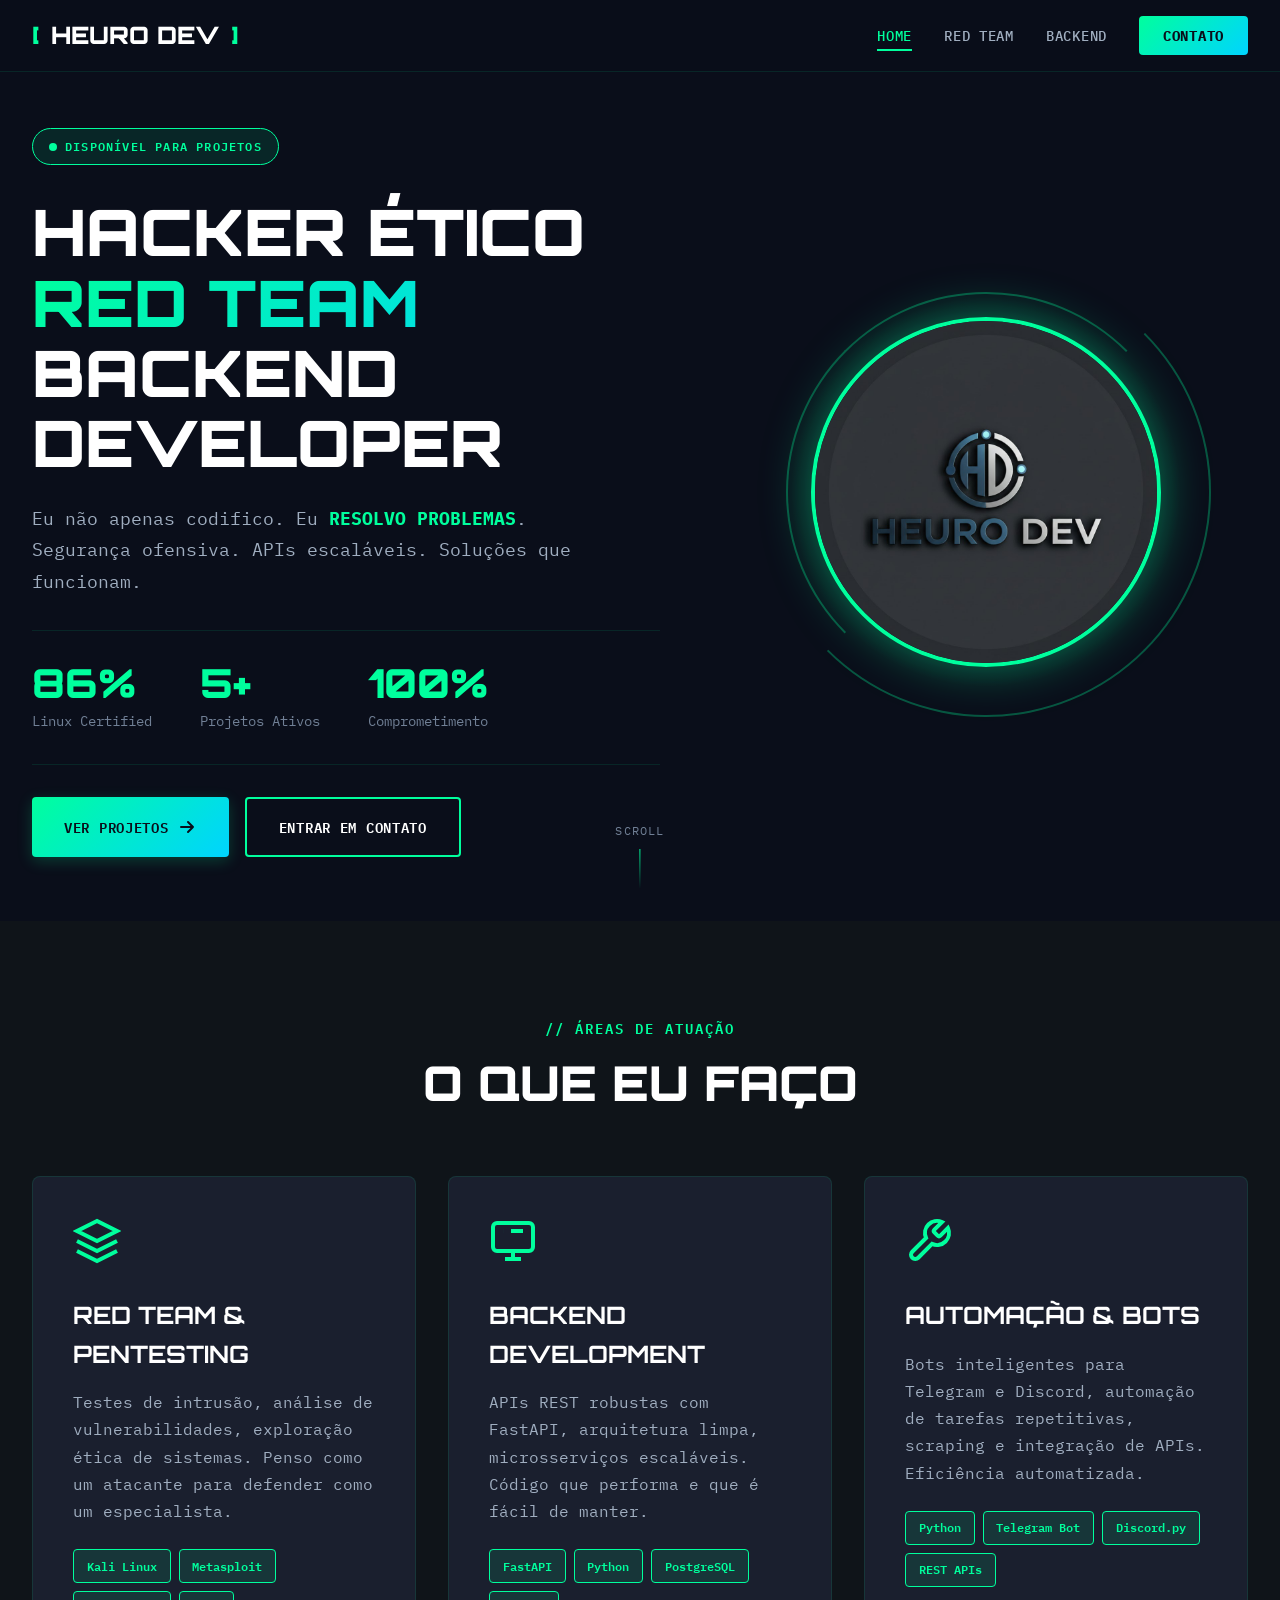
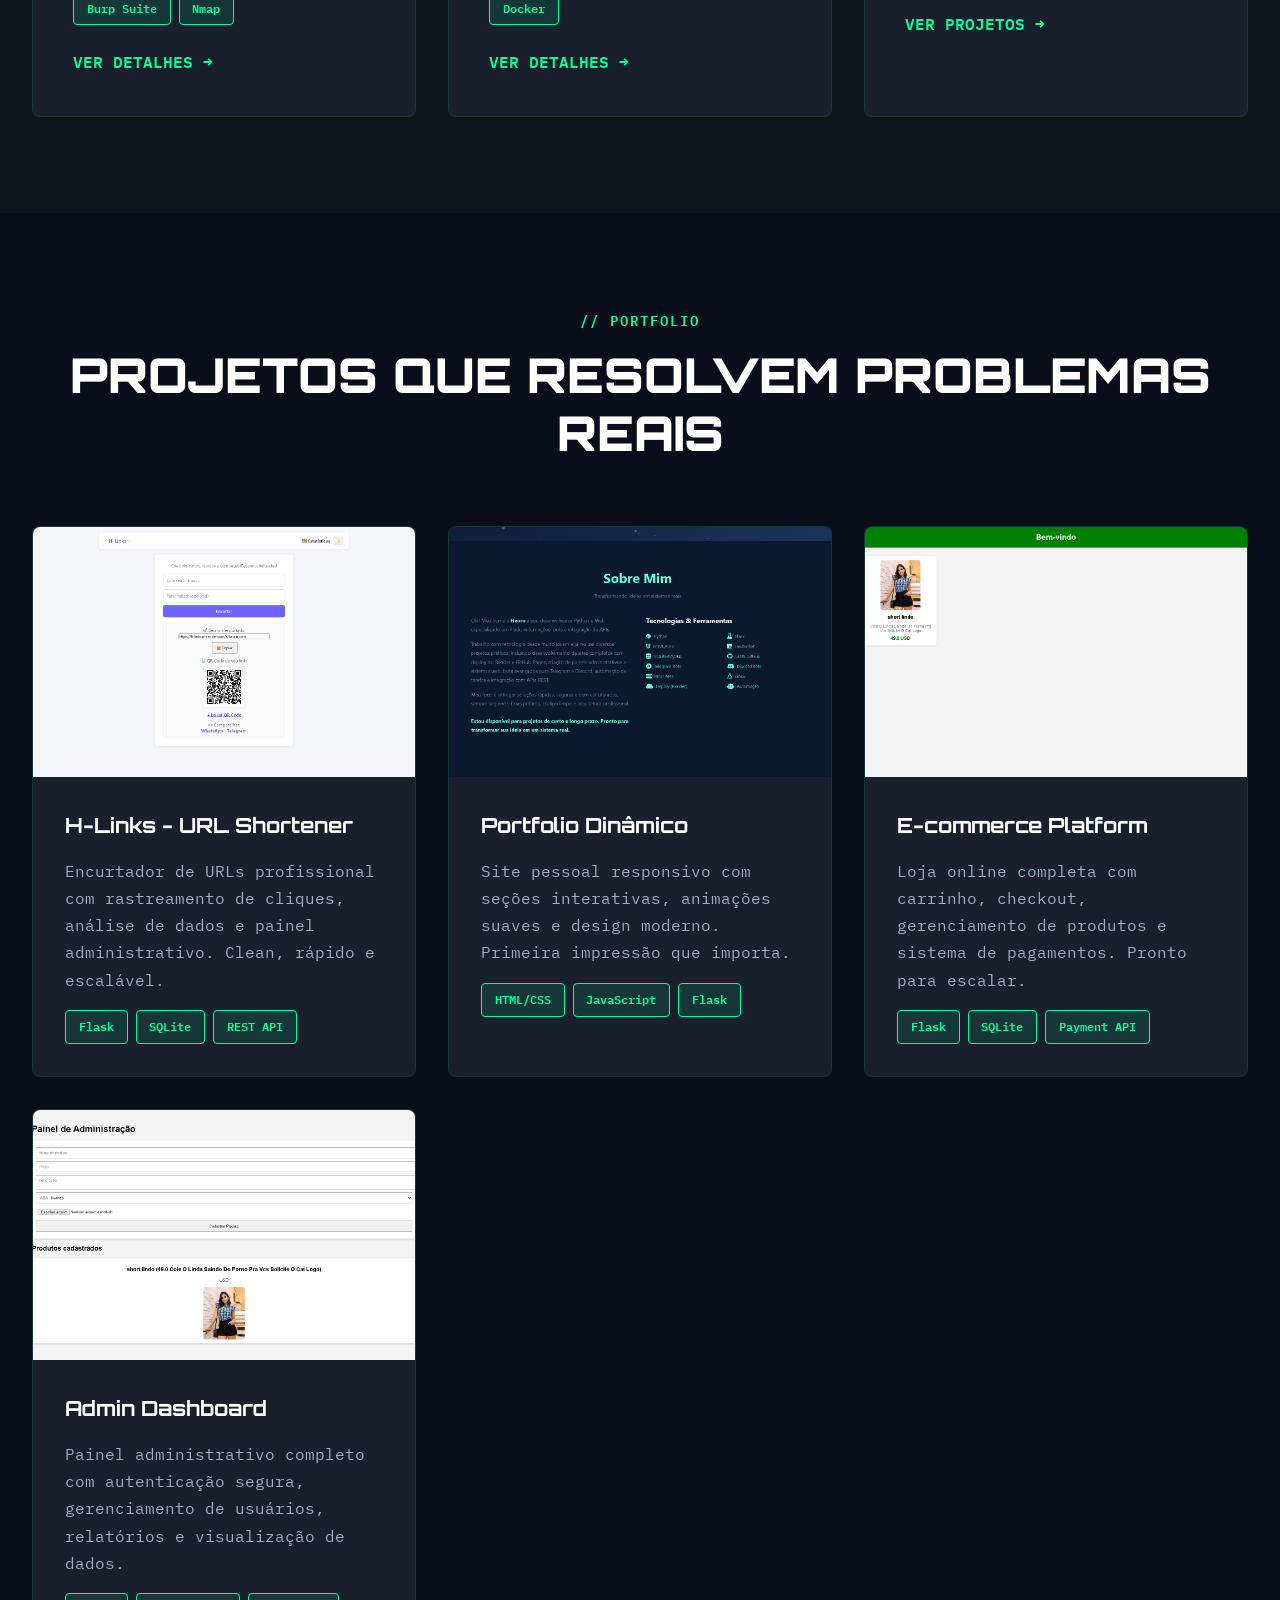
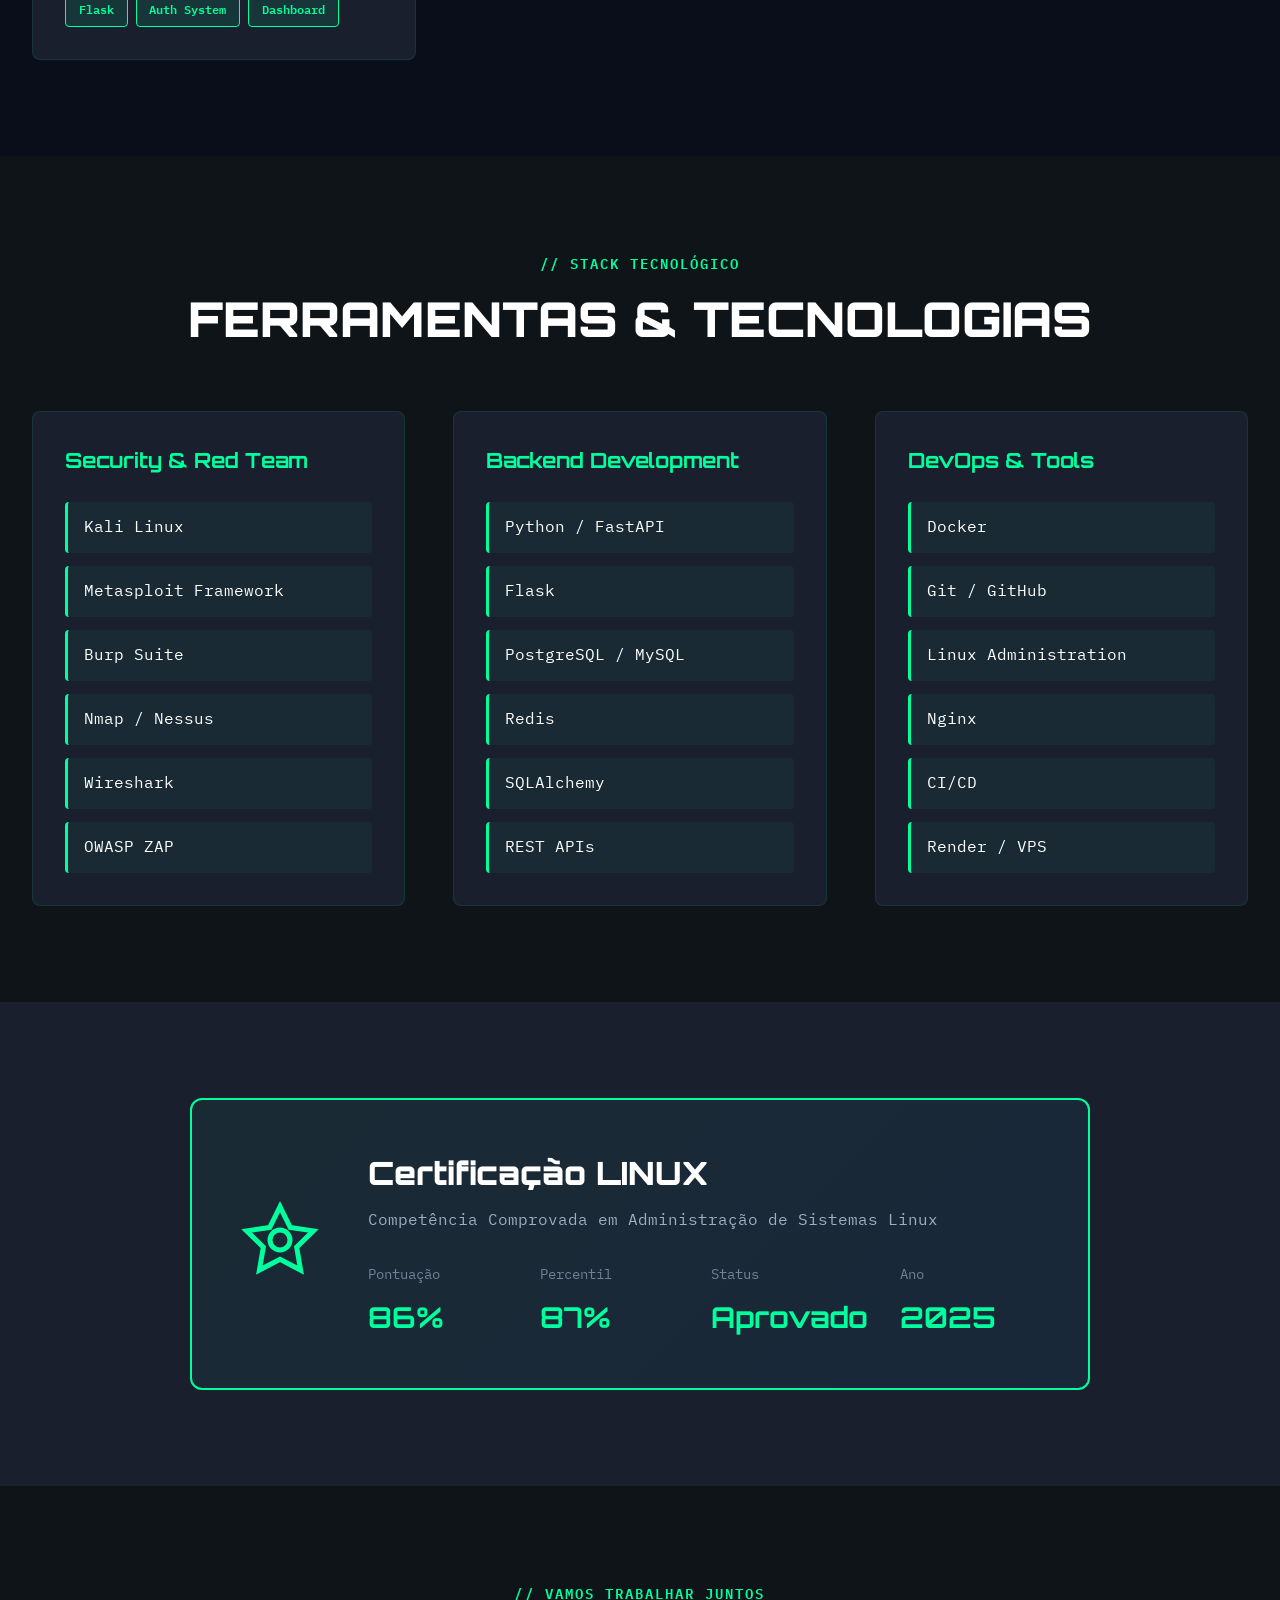
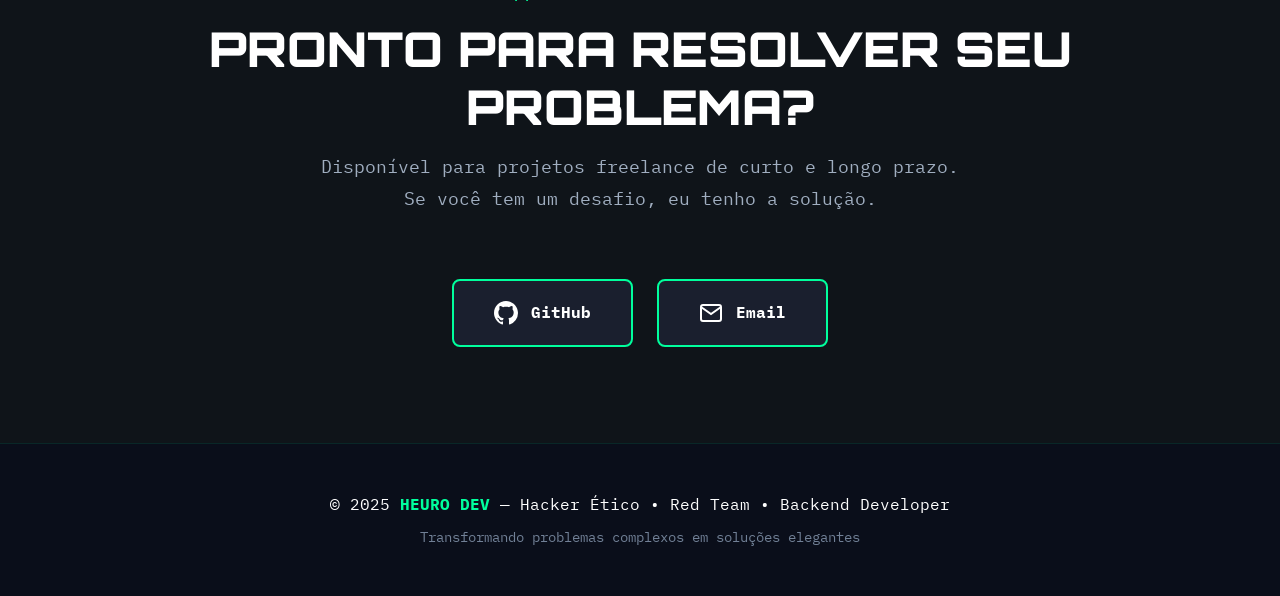
==== index.html @ c6266862 "Fix case sensitivity in navigation links" ====
<!DOCTYPE html>
<html lang="pt-BR">
<head>
    <meta charset="UTF-8">
    <meta name="viewport" content="width=device-width, initial-scale=1.0">
    <title>Heuro - Hacker Ético | Red Team | Backend Developer</title>
    <link rel="stylesheet" href="styles.css">
    <link rel="preconnect" href="https://fonts.googleapis.com">
    <link rel="preconnect" href="https://fonts.gstatic.com" crossorigin>
    <link href="https://fonts.googleapis.com/css2?family=Orbitron:wght@400;500;700;900&family=IBM+Plex+Mono:wght@300;400;500;600&display=swap" rel="stylesheet">
</head>
<body>
   
    <canvas id="matrix-canvas"></canvas>

    
    <nav class="navbar">
        <div class="nav-container">
            <div class="nav-logo">
                <span class="logo-bracket">[</span>
                <span class="logo-text">HEURO DEV</span>
                <span class="logo-bracket">]</span>
            </div>
            <div class="nav-links">
                <a href="index.html" class="nav-link active">HOME</a>
                <a href="Redteam.html" class="nav-link">RED TEAM</a>
                <a href="Backend.html" class="nav-link">BACKEND</a>
                <a href="#contact" class="nav-link nav-cta">CONTATO</a>
            </div>
            <div class="nav-toggle">
                <span></span>
                <span></span>
                <span></span>
            </div>
        </div>
    </nav>

   
    <section class="hero">
        <div class="hero-container">
            <div class="hero-content">
                <div class="hero-badge">
                    <span class="badge-pulse"></span>
                    DISPONÍVEL PARA PROJETOS
                </div>
                <h1 class="hero-title">
                    <span class="title-line">HACKER ÉTICO</span>
                    <span class="title-line title-gradient">RED TEAM</span>
                    <span class="title-line">BACKEND DEVELOPER</span>
                </h1>
                <p class="hero-subtitle">
                    Eu não apenas codifico. Eu <span class="highlight">RESOLVO PROBLEMAS</span>.<br>
                    Segurança ofensiva. APIs escaláveis. Soluções que funcionam.
                </p>
                <div class="hero-stats">
                    <div class="stat-item">
                        <span class="stat-number">86%</span>
                        <span class="stat-label">Linux Certified</span>
                    </div>
                    <div class="stat-item">
                        <span class="stat-number">5+</span>
                        <span class="stat-label">Projetos Ativos</span>
                    </div>
                    <div class="stat-item">
                        <span class="stat-number">100%</span>
                        <span class="stat-label">Comprometimento</span>
                    </div>
                </div>
                <div class="hero-cta">
                    <a href="#projects" class="btn btn-primary">
                        <span>VER PROJETOS</span>
                        <svg width="20" height="20" viewBox="0 0 20 20" fill="none">
                            <path d="M4 10H16M16 10L11 5M16 10L11 15" stroke="currentColor" stroke-width="2" stroke-linecap="round" stroke-linejoin="round"/>
                        </svg>
                    </a>
                    <a href="#contact" class="btn btn-secondary">
                        <span>ENTRAR EM CONTATO</span>
                    </a>
                </div>
            </div>
            <div class="hero-image">
                <div class="image-glow"></div>
                <img src="hero-avatar.png" alt="Heuro Avatar" class="avatar-img">
                <div class="avatar-ring"></div>
                <div class="avatar-ring-2"></div>
            </div>
        </div>
        <div class="hero-scroll">
            <span>SCROLL</span>
            <div class="scroll-line"></div>
        </div>
    </section>

    
    <section class="expertise" id="expertise">
        <div class="container">
            <div class="section-header">
                <span class="section-tag">// ÁREAS DE ATUAÇÃO</span>
                <h2 class="section-title">O QUE EU FAÇO</h2>
            </div>
            <div class="expertise-grid">
                <div class="expertise-card">
                    <div class="card-icon">
                        <svg width="48" height="48" viewBox="0 0 24 24" fill="none" stroke="currentColor" stroke-width="2">
                            <path d="M12 2L2 7L12 12L22 7L12 2Z"/>
                            <path d="M2 17L12 22L22 17"/>
                            <path d="M2 12L12 17L22 12"/>
                        </svg>
                    </div>
                    <h3 class="card-title">RED TEAM & PENTESTING</h3>
                    <p class="card-description">
                        Testes de intrusão, análise de vulnerabilidades, exploração ética de sistemas. 
                        Penso como um atacante para defender como um especialista.
                    </p>
                    <div class="card-tags">
                        <span class="tag">Kali Linux</span>
                        <span class="tag">Metasploit</span>
                        <span class="tag">Burp Suite</span>
                        <span class="tag">Nmap</span>
                    </div>
                    <a href="Redteam.html" class="card-link">
                        VER DETALHES →
                    </a>
                </div>

                <div class="expertise-card">
                    <div class="card-icon">
                        <svg width="48" height="48" viewBox="0 0 24 24" fill="none" stroke="currentColor" stroke-width="2">
                            <rect x="2" y="3" width="20" height="14" rx="2"/>
                            <path d="M8 21H16"/>
                            <path d="M12 17V21"/>
                            <path d="M7 7H7.01"/>
                            <path d="M11 7H17"/>
                        </svg>
                    </div>
                    <h3 class="card-title">BACKEND DEVELOPMENT</h3>
                    <p class="card-description">
                        APIs REST robustas com FastAPI, arquitetura limpa, microsserviços escaláveis. 
                        Código que performa e que é fácil de manter.
                    </p>
                    <div class="card-tags">
                        <span class="tag">FastAPI</span>
                        <span class="tag">Python</span>
                        <span class="tag">PostgreSQL</span>
                        <span class="tag">Docker</span>
                    </div>
                    <a href="Backend.html" class="card-link">
                        VER DETALHES →
                    </a>
                </div>

                <div class="expertise-card">
                    <div class="card-icon">
                        <svg width="48" height="48" viewBox="0 0 24 24" fill="none" stroke="currentColor" stroke-width="2">
                            <path d="M14.7 6.3a1 1 0 0 0 0 1.4l1.6 1.6a1 1 0 0 0 1.4 0l3.77-3.77a6 6 0 0 1-7.94 7.94l-6.91 6.91a2.12 2.12 0 0 1-3-3l6.91-6.91a6 6 0 0 1 7.94-7.94l-3.76 3.76z"/>
                        </svg>
                    </div>
                    <h3 class="card-title">AUTOMAÇÃO & BOTS</h3>
                    <p class="card-description">
                        Bots inteligentes para Telegram e Discord, automação de tarefas repetitivas, 
                        scraping e integração de APIs. Eficiência automatizada.
                    </p>
                    <div class="card-tags">
                        <span class="tag">Python</span>
                        <span class="tag">Telegram Bot</span>
                        <span class="tag">Discord.py</span>
                        <span class="tag">REST APIs</span>
                    </div>
                    <a href="#projects" class="card-link">
                        VER PROJETOS →
                    </a>
                </div>
            </div>
        </div>
    </section>

    
    <section class="projects" id="projects">
        <div class="container">
            <div class="section-header">
                <span class="section-tag">// PORTFOLIO</span>
                <h2 class="section-title">PROJETOS QUE RESOLVEM PROBLEMAS REAIS</h2>
            </div>
            <div class="projects-grid">
                <div class="project-card">
                    <div class="project-image">
                        <img src="project-hlinks.png" alt="H-Links Project">
                        <div class="project-overlay">
                            <a href="https://h-links.onrender.com/" target="_blank" class="project-link">
                                VER PROJETO
                            </a>
                        </div>
                    </div>
                    <div class="project-info">
                        <h3 class="project-title">H-Links - URL Shortener</h3>
                        <p class="project-description">
                            Encurtador de URLs profissional com rastreamento de cliques, 
                            análise de dados e painel administrativo. Clean, rápido e escalável.
                        </p>
                        <div class="project-tags">
                            <span class="tag">Flask</span>
                            <span class="tag">SQLite</span>
                            <span class="tag">REST API</span>
                        </div>
                    </div>
                </div>

                <div class="project-card">
                    <div class="project-image">
                        <img src="project-portfolio.png" alt="Portfolio Project">
                        <div class="project-overlay">
                            <a href="https://meu-portifolio-z5lh.onrender.com/" target="_blank" class="project-link">
                                VER PROJETO
                            </a>
                        </div>
                    </div>
                    <div class="project-info">
                        <h3 class="project-title">Portfolio Dinâmico</h3>
                        <p class="project-description">
                            Site pessoal responsivo com seções interativas, 
                            animações suaves e design moderno. Primeira impressão que importa.
                        </p>
                        <div class="project-tags">
                            <span class="tag">HTML/CSS</span>
                            <span class="tag">JavaScript</span>
                            <span class="tag">Flask</span>
                        </div>
                    </div>
                </div>

                <div class="project-card">
                    <div class="project-image">
                        <img src="project-loja.png" alt="E-commerce Project">
                        <div class="project-overlay">
                            <a href="https://loja-1-6k0m.onrender.com/" target="_blank" class="project-link">
                                VER PROJETO
                            </a>
                        </div>
                    </div>
                    <div class="project-info">
                        <h3 class="project-title">E-commerce Platform</h3>
                        <p class="project-description">
                            Loja online completa com carrinho, checkout, gerenciamento de produtos 
                            e sistema de pagamentos. Pronto para escalar.
                        </p>
                        <div class="project-tags">
                            <span class="tag">Flask</span>
                            <span class="tag">SQLite</span>
                            <span class="tag">Payment API</span>
                        </div>
                    </div>
                </div>

                <div class="project-card">
                    <div class="project-image">
                        <img src="project-painel.png" alt="Admin Panel Project">
                        <div class="project-overlay">
                            <a href="https://painel-ly5m.onrender.com/login" target="_blank" class="project-link">
                                VER PROJETO
                            </a>
                        </div>
                    </div>
                    <div class="project-info">
                        <h3 class="project-title">Admin Dashboard</h3>
                        <p class="project-description">
                            Painel administrativo completo com autenticação segura, 
                            gerenciamento de usuários, relatórios e visualização de dados.
                        </p>
                        <div class="project-tags">
                            <span class="tag">Flask</span>
                            <span class="tag">Auth System</span>
                            <span class="tag">Dashboard</span>
                        </div>
                    </div>
                </div>
            </div>
        </div>
    </section>

    <section class="skills">
        <div class="container">
            <div class="section-header">
                <span class="section-tag">// STACK TECNOLÓGICO</span>
                <h2 class="section-title">FERRAMENTAS & TECNOLOGIAS</h2>
            </div>
            <div class="skills-categories">
                <div class="skill-category">
                    <h3 class="category-title">Security & Red Team</h3>
                    <div class="skill-list">
                        <div class="skill-item">Kali Linux</div>
                        <div class="skill-item">Metasploit Framework</div>
                        <div class="skill-item">Burp Suite</div>
                        <div class="skill-item">Nmap / Nessus</div>
                        <div class="skill-item">Wireshark</div>
                        <div class="skill-item">OWASP ZAP</div>
                    </div>
                </div>

                <div class="skill-category">
                    <h3 class="category-title">Backend Development</h3>
                    <div class="skill-list">
                        <div class="skill-item">Python / FastAPI</div>
                        <div class="skill-item">Flask</div>
                        <div class="skill-item">PostgreSQL / MySQL</div>
                        <div class="skill-item">Redis</div>
                        <div class="skill-item">SQLAlchemy</div>
                        <div class="skill-item">REST APIs</div>
                    </div>
                </div>

                <div class="skill-category">
                    <h3 class="category-title">DevOps & Tools</h3>
                    <div class="skill-list">
                        <div class="skill-item">Docker</div>
                        <div class="skill-item">Git / GitHub</div>
                        <div class="skill-item">Linux Administration</div>
                        <div class="skill-item">Nginx</div>
                        <div class="skill-item">CI/CD</div>
                        <div class="skill-item">Render / VPS</div>
                    </div>
                </div>
            </div>
        </div>
    </section>

    <section class="certification">
        <div class="container">
            <div class="cert-card">
                <div class="cert-badge">
                    <svg width="80" height="80" viewBox="0 0 24 24" fill="none" stroke="currentColor" stroke-width="1.5">
                        <path d="M12 15a3 3 0 100-6 3 3 0 000 6z"/>
                        <path d="M12 2l3.09 6.26L22 9.27l-5 4.87 1.18 6.88L12 17.77l-6.18 3.25L7 14.14 2 9.27l6.91-1.01L12 2z"/>
                    </svg>
                </div>
                <div class="cert-info">
                    <h3 class="cert-title">Certificação LINUX</h3>
                    <p class="cert-subtitle">Competência Comprovada em Administração de Sistemas Linux</p>
                    <div class="cert-stats">
                        <div class="cert-stat">
                            <span class="cert-label">Pontuação</span>
                            <span class="cert-value">86%</span>
                        </div>
                        <div class="cert-stat">
                            <span class="cert-label">Percentil</span>
                            <span class="cert-value">87%</span>
                        </div>
                        <div class="cert-stat">
                            <span class="cert-label">Status</span>
                            <span class="cert-value cert-approved"> Aprovado</span>
                        </div>
                        <div class="cert-stat">
                            <span class="cert-label">Ano</span>
                            <span class="cert-value">2025</span>
                        </div>
                    </div>
                </div>
            </div>
        </div>
    </section>

   
    <section class="contact" id="contact">
        <div class="container">
            <div class="section-header">
                <span class="section-tag">// VAMOS TRABALHAR JUNTOS</span>
                <h2 class="section-title">PRONTO PARA RESOLVER SEU PROBLEMA?</h2>
                <p class="section-description">
                    Disponível para projetos freelance de curto e longo prazo.<br>
                    Se você tem um desafio, eu tenho a solução.
                </p>
            </div>
            <div class="contact-cta">
                <a href="https://github.com/heuro12" target="_blank" class="contact-btn">
                    <svg width="24" height="24" viewBox="0 0 24 24" fill="currentColor">
                        <path d="M12 0C5.37 0 0 5.37 0 12c0 5.31 3.435 9.795 8.205 11.385.6.105.825-.255.825-.57 0-.285-.015-1.23-.015-2.235-3.015.555-3.795-.735-4.035-1.41-.135-.345-.72-1.41-1.23-1.695-.42-.225-1.02-.78-.015-.795.945-.015 1.62.87 1.845 1.23 1.08 1.815 2.805 1.305 3.495.99.105-.78.42-1.305.765-1.605-2.67-.3-5.46-1.335-5.46-5.925 0-1.305.465-2.385 1.23-3.225-.12-.3-.54-1.53.12-3.18 0 0 1.005-.315 3.3 1.23.96-.27 1.98-.405 3-.405s2.04.135 3 .405c2.295-1.56 3.3-1.23 3.3-1.23.66 1.65.24 2.88.12 3.18.765.84 1.23 1.905 1.23 3.225 0 4.605-2.805 5.625-5.475 5.925.435.375.81 1.095.81 2.22 0 1.605-.015 2.895-.015 3.3 0 .315.225.69.825.57A12.02 12.02 0 0024 12c0-6.63-5.37-12-12-12z"/>
                    </svg>
                    <span>GitHub</span>
                </a>
                <a href="/cdn-cgi/l/email-protection#7c1419090e131a173c1b111d1510521f1311" class="contact-btn">
                    <svg width="24" height="24" viewBox="0 0 24 24" fill="none" stroke="currentColor" stroke-width="2">
                        <path d="M4 4h16c1.1 0 2 .9 2 2v12c0 1.1-.9 2-2 2H4c-1.1 0-2-.9-2-2V6c0-1.1.9-2 2-2z"/>
                        <polyline points="22,6 12,13 2,6"/>
                    </svg>
                    <span>Email</span>
                </a>
            </div>
        </div>
    </section>

    <footer class="footer">
        <div class="container">
            <div class="footer-content">
                <p class="footer-text">
                    © 2025 <span class="highlight">HEURO DEV</span> — Hacker Ético • Red Team • Backend Developer
                </p>
                <p class="footer-subtext">
                    Transformando problemas complexos em soluções elegantes
                </p>
            </div>
        </div>
    </footer>
<script> <script>
    <script data-cfasync="false" src="/cdn-cgi/scripts/5c5d
---- styles.css ----
/* ========================================
   RESET & BASE STYLES
   ======================================== */
   * {
    margin: 0;
    padding: 0;
    box-sizing: border-box;
}

:root {
    /* Color Palette - Cyberpunk Theme */
    --primary: #00ff9d;
    --primary-dark: #00cc7d;
    --secondary: #ff006e;
    --accent: #00d4ff;
    --bg-primary: #0a0e1a;
    --bg-secondary: #0f1419;
    --bg-tertiary: #1a1f2e;
    --text-primary: #ffffff;
    --text-secondary: #a0aec0;
    --text-muted: #718096;
    --border-color: rgba(0, 255, 157, 0.1);
    --glow-primary: rgba(0, 255, 157, 0.4);
    --glow-secondary: rgba(255, 0, 110, 0.4);
    
    /* Typography */
    --font-display: 'Orbitron', sans-serif;
    --font-body: 'IBM Plex Mono', monospace;
    
    /* Spacing */
    --spacing-xs: 0.5rem;
    --spacing-sm: 1rem;
    --spacing-md: 1.5rem;
    --spacing-lg: 2rem;
    --spacing-xl: 3rem;
    --spacing-2xl: 4rem;
    
    /* Transitions */
    --transition-fast: 150ms ease;
    --transition-base: 300ms ease;
    --transition-slow: 500ms ease;
}

html {
    scroll-behavior: smooth;
}

body {
    font-family: var(--font-body);
    background: var(--bg-primary);
    color: var(--text-primary);
    line-height: 1.6;
    overflow-x: hidden;
}

::selection {
    background: var(--primary);
    color: var(--bg-primary);
}

/* ========================================
   MATRIX BACKGROUND EFFECT
   ======================================== */
#matrix-canvas {
    position: fixed;
    top: 0;
    left: 0;
    width: 100%;
    height: 100%;
    z-index: -1;
    opacity: 0.15;
    pointer-events: none;
}

/* ========================================
   NAVIGATION
   ======================================== */
.navbar {
    position: fixed;
    top: 0;
    left: 0;
    right: 0;
    z-index: 1000;
    background: rgba(10, 14, 26, 0.95);
    backdrop-filter: blur(20px);
    border-bottom: 1px solid var(--border-color);
    padding: 1rem 0;
}

.nav-container {
    max-width: 1400px;
    margin: 0 auto;
    padding: 0 2rem;
    display: flex;
    align-items: center;
    justify-content: space-between;
}

.nav-logo {
    font-family: var(--font-display);
    font-size: 1.5rem;
    font-weight: 900;
    cursor: pointer;
}

.logo-bracket {
    color: var(--primary);
}

.logo-text {
    color: var(--text-primary);
    margin: 0 0.25rem;
}

.nav-links {
    display: flex;
    gap: 2rem;
    align-items: center;
}

.nav-link {
    color: var(--text-secondary);
    text-decoration: none;
    font-weight: 500;
    font-size: 0.9rem;
    letter-spacing: 0.05em;
    transition: var(--transition-base);
    position: relative;
}

.nav-link::after {
    content: '';
    position: absolute;
    bottom: -4px;
    left: 0;
    width: 0;
    height: 2px;
    background: var(--primary);
    transition: var(--transition-base);
}

.nav-link:hover,
.nav-link.active {
    color: var(--primary);
}

.nav-link:hover::after,
.nav-link.active::after {
    width: 100%;
}

.nav-cta {
    padding: 0.5rem 1.5rem;
    background: linear-gradient(135deg, var(--primary), var(--accent));
    color: var(--bg-primary);
    border-radius: 4px;
    font-weight: 700;
}

.nav-cta::after {
    display: none;
}

.nav-cta:hover {
    color: var(--bg-primary);
    transform: translateY(-2px);
    box-shadow: 0 8px 20px var(--glow-primary);
}

.nav-toggle {
    display: none;
    flex-direction: column;
    gap: 5px;
    cursor: pointer;
}

.nav-toggle span {
    width: 25px;
    height: 2px;
    background: var(--primary);
    transition: var(--transition-base);
}

/* ========================================
   HERO SECTION
   ======================================== */
.hero {
    min-height: 100vh;
    display: flex;
    align-items: center;
    justify-content: center;
    padding: 8rem 2rem 4rem;
    position: relative;
}

.hero-container {
    max-width: 1400px;
    margin: 0 auto;
    display: grid;
    grid-template-columns: 1.2fr 1fr;
    gap: 4rem;
    align-items: center;
}

.hero-content {
    animation: fadeInUp 1s ease;
}

.hero-badge {
    display: inline-flex;
    align-items: center;
    gap: 0.5rem;
    padding: 0.5rem 1rem;
    background: rgba(0, 255, 157, 0.1);
    border: 1px solid var(--primary);
    border-radius: 50px;
    font-size: 0.75rem;
    font-weight: 600;
    letter-spacing: 0.1em;
    color: var(--primary);
    margin-bottom: 2rem;
}

.badge-pulse {
    width: 8px;
    height: 8px;
    background: var(--primary);
    border-radius: 50%;
    animation: pulse 2s infinite;
}

@keyframes pulse {
    0%, 100% {
        opacity: 1;
        transform: scale(1);
    }
    50% {
        opacity: 0.5;
        transform: scale(1.2);
    }
}

.hero-title {
    font-family: var(--font-display);
    font-size: 4rem;
    font-weight: 900;
    line-height: 1.1;
    margin-bottom: 1.5rem;
    display: flex;
    flex-direction: column;
}

.title-line {
    display: block;
}

.title-gradient {
    background: linear-gradient(135deg, var(--primary), var(--accent));
    -webkit-background-clip: text;
    -webkit-text-fill-color: transparent;
    background-clip: text;
}

.hero-subtitle {
    font-size: 1.1rem;
    color: var(--text-secondary);
    margin-bottom: 2rem;
    line-height: 1.8;
}

.highlight {
    color: var(--primary);
    font-weight: 700;
}

.hero-stats {
    display: flex;
    gap: 3rem;
    margin: 2rem 0;
    padding: 2rem 0;
    border-top: 1px solid var(--border-color);
    border-bottom: 1px solid var(--border-color);
}

.stat-item {
    display: flex;
    flex-direction: column;
}

.stat-number {
    font-family: var(--font-display);
    font-size: 2.5rem;
    font-weight: 900;
    color: var(--primary);
    line-height: 1;
}

.stat-label {
    font-size: 0.85rem;
    color: var(--text-muted);
    margin-top: 0.5rem;
}

.hero-cta {
    display: flex;
    gap: 1rem;
    margin-top: 2rem;
}

.btn {
    display: inline-flex;
    align-items: center;
    gap: 0.5rem;
    padding: 1rem 2rem;
    font-family: var(--font-body);
    font-weight: 600;
    font-size: 0.9rem;
    letter-spacing: 0.05em;
    text-decoration: none;
    border-radius: 4px;
    transition: var(--transition-base);
    cursor: pointer;
    border: none;
}

.btn-primary {
    background: linear-gradient(135deg, var(--primary), var(--accent));
    color: var(--bg-primary);
    box-shadow: 0 4px 15px rgba(0, 255, 157, 0.2);
}

.btn-primary:hover {
    transform: translateY(-2px);
    box-shadow: 0 8px 25px var(--glow-primary);
}

.btn-secondary {
    background: transparent;
    color: var(--text-primary);
    border: 2px solid var(--primary);
}

.btn-secondary:hover {
    background: rgba(0, 255, 157, 0.1);
    transform: translateY(-2px);
}

.hero-image {
    position: relative;
    display: flex;
    align-items: center;
    justify-content: center;
    animation: fadeInRight 1s ease;
}

.image-glow {
    position: absolute;
    width: 400px;
    height: 400px;
    background: radial-gradient(circle, var(--glow-primary), transparent 70%);
    border-radius: 50%;
    animation: glow 3s infinite;
}

@keyframes glow {
    0%, 100% {
        opacity: 0.3;
        transform: scale(1);
    }
    50% {
        opacity: 0.6;
        transform: scale(1.1);
    }
}

.avatar-img {
    position: relative;
    width: 350px;
    height: 350px;
    border-radius: 50%;
    object-fit: cover;
    border: 4px solid var(--primary);
    box-shadow: 0 0 50px var(--glow-primary);
    z-index: 2;
}

.avatar-ring,
.avatar-ring-2 {
    position: absolute;
    border: 2px solid var(--primary);
    border-radius: 50%;
    opacity: 0.3;
    animation: rotate 20s linear infinite;
}

.avatar-ring {
    width: 400px;
    height: 400px;
    border-right-color: transparent;
    border-bottom-color: transparent;
}

.avatar-ring-2 {
    width: 450px;
    height: 450px;
    border-left-color: transparent;
    border-top-color: transparent;
    animation-direction: reverse;
    animation-duration: 15s;
}

@keyframes rotate {
    from {
        transform: rotate(0deg);
    }
    to {
        transform: rotate(360deg);
    }
}

.hero-scroll {
    position: absolute;
    bottom: 2rem;
    left: 50%;
    transform: translateX(-50%);
    display: flex;
    flex-direction: column;
    align-items: center;
    gap: 0.5rem;
    color: var(--text-muted);
    font-size: 0.75rem;
    letter-spacing: 0.1em;
}

.scroll-line {
    width: 1px;
    height: 40px;
    background: linear-gradient(to bottom, var(--primary), transparent);
    animation: scrollDown 2s infinite;
}

@keyframes scrollDown {
    0%, 100% {
        opacity: 0;
        transform: translateY(-10px);
    }
    50% {
        opacity: 1;
        transform: translateY(10px);
    }
}

/* ========================================
   COMMON SECTION STYLES
   ======================================== */
.container {
    max-width: 1400px;
    margin: 0 auto;
    padding: 0 2rem;
}

section {
    padding: 6rem 0;
}

.section-header {
    text-align: center;
    margin-bottom: 4rem;
}

.section-tag {
    color: var(--primary);
    font-size: 0.85rem;
    font-weight: 600;
    letter-spacing: 0.15em;
    display: block;
    margin-bottom: 1rem;
}

.section-title {
    font-family: var(--font-display);
    font-size: 3rem;
    font-weight: 900;
    line-height: 1.2;
    margin-bottom: 1rem;
}

.section-description {
    font-size: 1.1rem;
    color: var(--text-secondary);
    max-width: 700px;
    margin: 0 auto;
    line-height: 1.8;
}

/* ========================================
   EXPERTISE SECTION
   ======================================== */
.expertise {
    background: var(--bg-secondary);
}

.expertise-grid {
    display: grid;
    grid-template-columns: repeat(auto-fit, minmax(350px, 1fr));
    gap: 2rem;
}

.expertise-card {
    background: var(--bg-tertiary);
    border: 1px solid var(--border-color);
    border-radius: 8px;
    padding: 2.5rem;
    transition: var(--transition-base);
    position: relative;
    overflow: hidden;
}

.expertise-card::before {
    content: '';
    position: absolute;
    top: 0;
    left: 0;
    width: 100%;
    height: 4px;
    background: linear-gradient(90deg, var(--primary), var(--accent));
    transform: scaleX(0);
    transform-origin: left;
    transition: var(--transition-base);
}

.expertise-card:hover {
    transform: translateY(-8px);
    border-color: var(--primary);
    box-shadow: 0 20px 40px rgba(0, 0, 0, 0.4);
}

.expertise-card:hover::before {
    transform: scaleX(1);
}

.card-icon {
    color: var(--primary);
    margin-bottom: 1.5rem;
}

.card-title {
    font-family: var(--font-display);
    font-size: 1.5rem;
    font-weight: 700;
    margin-bottom: 1rem;
}

.card-description {
    color: var(--text-secondary);
    margin-bottom: 1.5rem;
    line-height: 1.7;
}

.card-tags {
    display: flex;
    flex-wrap: wrap;
    gap: 0.5rem;
    margin-bottom: 1.5rem;
}

.tag {
    padding: 0.4rem 0.8rem;
    background: rgba(0, 255, 157, 0.1);
    color: var(--primary);
    border: 1px solid var(--primary);
    border-radius: 4px;
    font-size: 0.75rem;
    font-weight: 600;
}

.card-link {
    color: var(--primary);
    text-decoration: none;
    font-weight: 600;
    display: inline-flex;
    align-items: center;
    transition: var(--transition-base);
}

.card-link:hover {
    gap: 0.5rem;
}

/* ========================================
   PROJECTS SECTION
   ======================================== */
.projects-grid {
    display: grid;
    grid-template-columns: repeat(auto-fit, minmax(320px, 1fr));
    gap: 2rem;
}

.project-card {
    background: var(--bg-tertiary);
    border: 1px solid var(--border-color);
    border-radius: 8px;
    overflow: hidden;
    transition: var(--transition-base);
}

.project-card:hover {
    transform: translateY(-8px);
    border-color: var(--primary);
    box-shadow: 0 20px 40px rgba(0, 0, 0, 0.4);
}

.project-image {
    position: relative;
    width: 100%;
    height: 250px;
    overflow: hidden;
}

.project-image img {
    width: 100%;
    height: 100%;
    object-fit: cover;
    transition: var(--transition-slow);
}

.project-card:hover .project-image img {
    transform: scale(1.1);
}

.project-overlay {
    position: absolute;
    inset: 0;
    background: rgba(0, 0, 0, 0.8);
    display: flex;
    align-items: center;
    justify-content: center;
    opacity: 0;
    transition: var(--transition-base);
}

.project-card:hover .project-overlay {
    opacity: 1;
}

.project-link {
    padding: 0.8rem 1.5rem;
    background: var(--primary);
    color: var(--bg-primary);
    text-decoration: none;
    font-weight: 700;
    border-radius: 4px;
    transition: var(--transition-base);
}

.project-link:hover {
    background: var(--primary-dark);
    transform: scale(1.05);
}

.project-info {
    padding: 2rem;
}

.project-title {
    font-family: var(--font-display);
    font-size: 1.3rem;
    font-weight: 700;
    margin-bottom: 1rem;
}

.project-description {
    color: var(--text-secondary);
    margin-bottom: 1rem;
    line-height: 1.7;
}

.project-tags {
    display: flex;
    flex-wrap: wrap;
    gap: 0.5rem;
}

/* ========================================
   SKILLS SECTION
   ======================================== */
.skills {
    background: var(--bg-secondary);
}

.skills-categories {
    display: grid;
    grid-template-columns: repeat(auto-fit, minmax(300px, 1fr));
    gap: 3rem;
}

.skill-category {
    background: var(--bg-tertiary);
    border: 1px solid var(--border-color);
    border-radius: 8px;
    padding: 2rem;
}

.category-title {
    font-family: var(--font-display);
    font-size: 1.3rem;
    font-weight: 700;
    margin-bottom: 1.5rem;
    color: var(--primary);
}

.skill-list {
    display: flex;
    flex-direction: column;
    gap: 0.8rem;
}

.skill-item {
    padding: 0.8rem 1rem;
    background: rgba(0, 255, 157, 0.05);
    border-left: 3px solid var(--primary);
    border-radius: 4px;
    transition: var(--transition-base);
}

.skill-item:hover {
    background: rgba(0, 255, 157, 0.1);
    transform: translateX(8px);
}

/* ========================================
   CERTIFICATION SECTION
   ======================================== */
.certification {
    background: var(--bg-tertiary);
}

.cert-card {
    background: linear-gradient(135deg, rgba(0, 255, 157, 0.05), rgba(0, 212, 255, 0.05));
    border: 2px solid var(--primary);
    border-radius: 12px;
    padding: 3rem;
    display: grid;
    grid-template-columns: auto 1fr;
    gap: 3rem;
    align-items: center;
    max-width: 900px;
    margin: 0 auto;
}

.cert-badge {
    color: var(--primary);
    animation: float 3s ease-in-out infinite;
}

@keyframes float {
    0%, 100% {
        transform: translateY(0);
    }
    50% {
        transform: translateY(-10px);
    }
}

.cert-title {
    font-family: var(--font-display);
    font-size: 2rem;
    font-weight: 900;
    margin-bottom: 0.5rem;
}

.cert-subtitle {
    color: var(--text-secondary);
    margin-bottom: 2rem;
}

.cert-stats {
    display: grid;
    grid-template-columns: repeat(4, 1fr);
    gap: 2rem;
}

.cert-stat {
    display: flex;
    flex-direction: column;
}

.cert-label {
    font-size: 0.85rem;
    color: var(--text-muted);
    margin-bottom: 0.5rem;
}

.cert-value {
    font-family: var(--font-display);
    font-size: 1.8rem;
    font-weight: 700;
    color: var(--primary);
}

.cert-approved {
    color: var(--primary);
}

/* ========================================
   CONTACT SECTION
   ======================================== */
.contact {
    background: var(--bg-secondary);
}

.contact-cta {
    display: flex;
    justify-content: center;
    gap: 1.5rem;
    margin-top: 3rem;
}

.contact-btn {
    display: inline-flex;
    align-items: center;
    gap: 0.8rem;
    padding: 1.2rem 2.5rem;
    background: var(--bg-tertiary);
    border: 2px solid var(--primary);
    color: var(--text-primary);
    text-decoration: none;
    font-weight: 700;
    border-radius: 8px;
    transition: var(--transition-base);
}

.contact-btn:hover {
    background: var(--primary);
    color: var(--bg-primary);
    transform: translateY(-4px);
    box-shadow: 0 10px 30px var(--glow-primary);
}

/* ========================================
   FOOTER
   ======================================== */
.footer {
    background: var(--bg-primary);
    border-top: 1px solid var(--border-color);
    padding: 3rem 0;
}

.footer-content {
    text-align: center;
}

.footer-text {
    font-size: 1rem;
    margin-bottom: 0.5rem;
}

.footer-subtext {
    color: var(--text-muted);
    font-size: 0.9rem;
}

/* ========================================
   PAGE HERO (Internal Pages)
   ======================================== */
.page-hero {
    padding: 10rem 2rem 6rem;
    background: linear-gradient(135deg, rgba(0, 255, 157, 0.05), rgba(0, 212, 255, 0.05));
    border-bottom: 1px solid var(--border-color);
}

.page-hero-content {
    max-width: 900px;
    margin: 0 auto;
    text-align: center;
}

.page-tag {
    color: var(--primary);
    font-size: 0.9rem;
    font-weight: 600;
    letter-spacing: 0.15em;
    display: block;
    margin-bottom: 1.5rem;
}

.page-title {
    font-family: var(--font-display);
    font-size: 4rem;
    font-weight: 900;
    line-height: 1.2;
    margin-bottom: 1.5rem;
    display: flex;
    flex-direction: column;
    gap: 0.5rem;
}

.page-subtitle {
    font-size: 1.2rem;
    color: var(--text-secondary);
    line-height: 1.8;
}

/* ========================================
   METHODOLOGY SECTION (Red Team Page)
   ======================================== */
.methodology-grid {
    display: grid;
    grid-template-columns: repeat(auto-fit, minmax(350px, 1fr));
    gap: 2rem;
}

.method-card {
    background: var(--bg-tertiary);
    border: 1px solid var(--border-color);
    border-radius: 8px;
    padding: 2.5rem;
    position: relative;
    transition: var(--transition-base);
}

.method-card:hover {
    border-color: var(--primary);
    transform: translateY(-8px);
    box-shadow: 0 20px 40px rgba(0, 0, 0, 0.4);
}

.method-number {
    position: absolute;
    top: -1rem;
    right: 2rem;
    font-family: var(--font-display);
    font-size: 4rem;
    font-weight: 900;
    color: rgba(0, 255, 157, 0.1);
}

.method-title {
    font-family: var(--font-display);
    font-size: 1.3rem;
    font-weight: 700;
    color: var(--primary);
    margin-bottom: 1rem;
}

.method-description {
    color: var(--text-secondary);
    line-height: 1.7;
    margin-bottom: 1.5rem;
}

.method-tools {
    display: flex;
    flex-wrap: wrap;
    gap: 0.5rem;
}

.tool-badge {
    padding: 0.4rem 0.8rem;
    background: rgba(0, 212, 255, 0.1);
    color: var(--accent);
    border: 1px solid var(--accent);
    border-radius: 4px;
    font-size: 0.75rem;
    font-weight: 600;
}

/* ========================================
   ARSENAL SECTION (Red Team Page)
   ======================================== */
.arsenal {
    background: var(--bg-secondary);
}

.arsenal-grid {
    display: grid;
    grid-template-columns: repeat(auto-fit, minmax(400px, 1fr));
    gap: 2rem;
}

.arsenal-card {
    background: var(--bg-tertiary);
    border: 1px solid var(--border-color);
    border-radius: 8px;
    overflow: hidden;
    transition: var(--transition-base);
}

.arsenal-card:hover {
    border-color: var(--primary);
    transform: translateY(-8px);
    box-shadow: 0 20px 40px rgba(0, 0, 0, 0.4);
}

.arsenal-image {
    width: 100%;
    height: 250px;
    overflow: hidden;
}

.arsenal-image img {
    width: 100%;
    height: 100%;
    object-fit: cover;
    transition: var(--transition-slow);
}

.arsenal-card:hover .arsenal-image img {
    transform: scale(1.1);
}

.arsenal-info {
    padding: 2rem;
}

.arsenal-title {
    font-family: var(--font-display);
    font-size: 1.3rem;
    font-weight: 700;
    margin-bottom: 1rem;
}

.arsenal-description {
    color: var(--text-secondary);
    line-height: 1.7;
}

/* ========================================
   EXPERTISE AREAS (Red Team Page)
   ======================================== */
.areas-grid {
    display: grid;
    grid-template-columns: repeat(auto-fit, minmax(350px, 1fr));
    gap: 2rem;
}

.area-card {
    background: var(--bg-tertiary);
    border: 1px solid var(--border-color);
    border-radius: 8px;
    padding: 2.5rem;
    transition: var(--transition-base);
}

.area-card:hover {
    border-color: var(--primary);
    transform: translateY(-8px);
    box-shadow: 0 20px 40px rgba(0, 0, 0, 0.4);
}

.area-icon {
    color: var(--primary);
    margin-bottom: 1.5rem;
}

.area-title {
    font-family: var(--font-display);
    font-size: 1.4rem;
    font-weight: 700;
    margin-bottom: 1.5rem;
}

.area-list {
    list-style: none;
}

.area-list li {
    padding: 0.8rem 0;
    color: var(--text-secondary);
    border-bottom: 1px solid var(--border-color);
    position: relative;
    padding-left: 1.5rem;
}

.area-list li:last-child {
    border-bottom: none;
}

.area-list li::before {
    content: '▸';
    position: absolute;
    left: 0;
    color: var(--primary);
    font-weight: 700;
}

/* ========================================
   PLATFORMS SECTION (Red Team Page)
   ======================================== */
.platforms {
    background: var(--bg-secondary);
}

.platforms-grid {
    display: grid;
    grid-template-columns: repeat(auto-fit, minmax(300px, 1fr));
    gap: 2rem;
    max-width: 800px;
    margin: 0 auto;
}

.platform-card {
    background: var(--bg-tertiary);
    border: 1px solid var(--border-color);
    border-radius: 8px;
    padding: 2.5rem;
    text-align: center;
    transition: var(--transition-base);
}

.platform-card:hover {
    border-color: var(--primary);
    transform: translateY(-8px);
    box-shadow: 0 20px 40px rgba(0, 0, 0, 0.4);
}

.platform-badge {
    width: 120px;
    height: 120px;
    object-fit: contain;
    margin-bottom: 1.5rem;
}

.platform-name {
    font-family: var(--font-display);
    font-size: 1.5rem;
    font-weight: 700;
    margin-bottom: 1rem;
}

.platform-description {
    color: var(--text-secondary);
    line-height: 1.7;
}

/* ========================================
   CTA SECTION
   ======================================== */
.cta-section {
    background: linear-gradient(135deg, rgba(0, 255, 157, 0.08), rgba(0, 212, 255, 0.08));
    border-top: 1px solid var(--border-color);
    border-bottom: 1px solid var(--border-color);
}

.cta-content {
    text-align: center;
    max-width: 800px;
    margin: 0 auto;
}

.cta-title {
    font-family: var(--font-display);
    font-size: 2.5rem;
    font-weight: 900;
    margin-bottom: 1rem;
}

.cta-description {
    font-size: 1.1rem;
    color: var(--text-secondary);
    line-height: 1.8;
    margin-bottom: 2rem;
}

.cta-buttons {
    display: flex;
    justify-content: center;
    gap: 1.5rem;
    flex-wrap: wrap;
}

/* ========================================
   BACKEND PAGE STYLES
   ======================================== */
.tech-stack {
    background: var(--bg-secondary);
}

.stack-showcase {
    display: flex;
    flex-direction: column;
    gap: 3rem;
}

.stack-category {
    background: var(--bg-tertiary);
    border: 1px solid var(--border-color);
    border-radius: 8px;
    padding: 2.5rem;
}

.stack-title {
    font-family: var(--font-display);
    font-size: 1.8rem;
    font-weight: 700;
    color: var(--primary);
    margin-bottom: 2rem;
}

.stack-items {
    display: grid;
    grid-template-columns: repeat(auto-fit, minmax(250px, 1fr));
    gap: 2rem;
}

.stack-item {
    background: rgba(0, 255, 157, 0.03);
    border: 1px solid var(--border-color);
    border-radius: 8px;
    padding: 2rem;
    transition: var(--transition-base);
}

.stack-item.featured {
    border-color: var(--primary);
    background: rgba(0, 255, 157, 0.08);
}

.stack-item:hover {
    border-color: var(--primary);
    transform: translateY(-4px);
    box-shadow: 0 10px 30px rgba(0, 0, 0, 0.3);
}

.stack-icon {
    font-size: 2.5rem;
    margin-bottom: 1rem;
}

.stack-item h4 {
    font-family: var(--font-display);
    font-size: 1.3rem;
    font-weight: 700;
    margin-bottom: 0.8rem;
}

.stack-item p {
    color: var(--text-secondary);
    line-height: 1.7;
    font-size: 0.95rem;
}

/* ========================================
   FASTAPI SHOWCASE
   ======================================== */
.showcase-grid {
    display: flex;
    flex-direction: column;
    gap: 4rem;
}

.showcase-card {
    display: grid;
    grid-template-columns: 1fr 1fr;
    gap: 3rem;
    align-items: center;
    background: var(--bg-tertiary);
    border: 1px solid var(--border-color);
    border-radius: 12px;
    padding: 3rem;
    transition: var(--transition-base);
}

.showcase-card.reverse {
    grid-template-columns: 1fr 1fr;
}

.showcase-card.reverse .showcase-image {
    order: 2;
}

.showcase-card:hover {
    border-color: var(--primary);
    box-shadow: 0 20px 40px rgba(0, 0, 0, 0.4);
}

.showcase-image {
    border-radius: 8px;
    overflow: hidden;
    border: 1px solid var(--border-color);
}

.showcase-image img {
    width: 100%;
    height: 100%;
    object-fit: cover;
}

.showcase-title {
    font-family: var(--font-display);
    font-size: 1.8rem;
    font-weight: 700;
    margin-bottom: 1rem;
}

.showcase-description {
    color: var(--text-secondary);
    line-height: 1.8;
    margin-bottom: 1.5rem;
}

.showcase-features {
    list-style: none;
    display: flex;
    flex-direction: column;
    gap: 0.8rem;
}

.showcase-features li {
    color: var(--text-secondary);
    padding-left: 0.5rem;
}

/* ========================================
   ARCHITECTURE SECTION
   ======================================== */
.architecture {
    background: var(--bg-secondary);
}

.architecture-content {
    display: grid;
    grid-template-columns: 1fr 1fr;
    gap: 4rem;
    align-items: start;
}

.architecture-diagram {
    border-radius: 8px;
    overflow: hidden;
    border: 1px solid var(--border-color);
}

.architecture-diagram img {
    width: 100%;
    height: auto;
}

.architecture-title {
    font-family: var(--font-display);
    font-size: 2rem;
    font-weight: 700;
    margin-bottom: 2rem;
}

.architecture-layers {
    display: flex;
    flex-direction: column;
    gap: 1.5rem;
}

.layer-card {
    background: var(--bg-tertiary);
    border: 1px solid var(--border-color);
    border-left: 4px solid var(--primary);
    border-radius: 4px;
    padding: 1.5rem;
    transition: var(--transition-base);
}

.layer-card:hover {
    background: rgba(0, 255, 157, 0.05);
    transform: translateX(8px);
}

.layer-title {
    font-family: var(--font-display);
    font-weight: 700;
    color: var(--primary);
    margin-bottom: 0.5rem;
}

.layer-description {
    color: var(--text-secondary);
    line-height: 1.7;
    font-size: 0.95rem;
}

/* ========================================
   DEVOPS SECTION
   ======================================== */
.devops-grid {
    display: grid;
    grid-template-columns: repeat(auto-fit, minmax(350px, 1fr));
    gap: 2rem;
}

.devops-card {
    background: var(--bg-tertiary);
    border: 1px solid var(--border-color);
    border-radius: 8px;
    overflow: hidden;
    transition: var(--transition-base);
}

.devops-card:hover {
    border-color: var(--primary);
    transform: translateY(-8px);
    box-shadow: 0 20px 40px rgba(0, 0, 0, 0.4);
}

.devops-image {
    width: 100%;
    height: 200px;
    overflow: hidden;
}

.devops-image img {
    width: 100%;
    height: 100%;
    object-fit: cover;
    transition: var(--transition-slow);
}

.devops-card:hover .devops-image img {
    transform: scale(1.1);
}

.devops-content {
    padding: 2rem;
}

.devops-title {
    font-family: var(--font-display);
    font-size: 1.3rem;
    font-weight: 700;
    margin-bottom: 1rem;
}

.devops-description {
    color: var(--text-secondary);
    line-height: 1.7;
    margin-bottom: 1.5rem;
}

.devops-features {
    display: flex;
    flex-wrap: wrap;
    gap: 0.5rem;
}

.feature-badge {
    padding: 0.4rem 0.8rem;
    background: rgba(0, 212, 255, 0.1);
    color: var(--accent);
    border: 1px solid var(--accent);
    border-radius: 4px;
    font-size: 0.75rem;
    font-weight: 600;
}

/* ========================================
   SERVICES SECTION
   ======================================== */
.services {
    background: var(--bg-secondary);
}

.services-grid {
    display: grid;
    grid-template-columns: repeat(auto-fit, minmax(300px, 1fr));
    gap: 2rem;
}

.service-card {
    background: var(--bg-tertiary);
    border: 1px solid var(--border-color);
    border-radius: 8px;
    padding: 2.5rem;
    text-align: center;
    transition: var(--transition-base);
}

.service-card:hover {
    border-color: var(--primary);
    transform: translateY(-8px);
    box-shadow: 0 20px 40px rgba(0, 0, 0, 0.4);
}

.service-icon {
    color: var(--primary);
    margin-bottom: 1.5rem;
}

.service-title {
    font-family: var(--font-display);
    font-size: 1.3rem;
    font-weight: 700;
    margin-bottom: 1rem;
}

.service-description {
    color: var(--text-secondary);
    line-height: 1.7;
}

/* ========================================
   BACKEND PROJECTS LIST
   ======================================== */
.backend-projects-list {
    display: flex;
    flex-direction: column;
    gap: 2rem;
}

.backend-project {
    display: grid;
    grid-template-columns: auto 1fr;
    gap: 2rem;
    align-items: start;
    background: var(--bg-tertiary);
    border: 1px solid var(--border-color);
    border-radius: 8px;
    padding: 2.5rem;
    transition: var(--transition-base);
}

.backend-project:hover {
    border-color: var(--primary);
    transform: translateY(-4px);
    box-shadow: 0 15px 35px rgba(0, 0, 0, 0.3);
}

.project-number {
    font-family: var(--font-display);
    font-size: 3rem;
    font-weight: 900;
    color: var(--primary);
    line-height: 1;
}

.project-details {
    flex: 1;
}

.project-name {
    font-family: var(--font-display);
    font-size: 1.5rem;
    font-weight: 700;
    margin-bottom: 0.8rem;
}

.project-desc {
    color: var(--text-secondary);
    line-height: 1.7;
    margin-bottom: 1rem;
}

.project-tech {
    display: flex;
    flex-wrap: wrap;
    gap: 0.5rem;
}

.tech-tag {
    padding: 0.4rem 0.8rem;
    background: rgba(0, 255, 157, 0.1);
    color: var(--primary);
    border: 1px solid var(--primary);
    border-radius: 4px;
    font-size: 0.75rem;
    font-weight: 600;
}

/* ========================================
   ANIMATIONS
   ======================================== */
@keyframes fadeInUp {
    from {
        opacity: 0;
        transform: translateY(30px);
    }
    to {
        opacity: 1;
        transform: translateY(0);
    }
}

@keyframes fadeInRight {
    from {
        opacity: 0;
        transform: translateX(30px);
    }
    to {
        opacity: 1;
        transform: translateX(0);
    }
}

/* ========================================
   RESPONSIVE DESIGN
   ======================================== */
@media (max-width: 1200px) {
    .hero-title {
        font-size: 3.5rem;
    }
    
    .section-title {
        font-size: 2.5rem;
    }
}

@media (max-width: 968px) {
    .nav-links {
        display: none;
    }
    
    .nav-toggle {
        display: flex;
    }
    
    .hero-container {
        grid-template-columns: 1fr;
        text-align: center;
    }
    
    .hero-image {
        order: -1;
    }
    
    .hero-title {
        font-size: 2.5rem;
    }
    
    .hero-cta {
        justify-content: center;
    }
    
    .avatar-img {
        width: 250px;
        height: 250px;
    }
    
    .page-title {
        font-size: 2.5rem;
    }
    
    .showcase-card,
    .showcase-card.reverse {
        grid-template-columns: 1fr;
    }
    
    .showcase-card.reverse .showcase-image {
        order: 0;
    }
    
    .architecture-content {
        grid-template-columns: 1fr;
    }
    
    .cert-card {
        grid-template-columns: 1fr;
        text-align: center;
    }
    
    .cert-stats {
        grid-template-columns: repeat(2, 1fr);
    }
}

@media (max-width: 640px) {
    .hero-title {
        font-size: 2rem;
    }
    
    .section-title {
        font-size: 2rem;
    }
    
    .hero-stats {
        flex-direction: column;
        gap: 1.5rem;
    }
    
    .hero-cta {
        flex-direction: column;
    }
    
    .btn {
        width: 100%;
        justify-content: center;
    }
    
    .expertise-grid,
    .projects-grid,
    .skills-categories,
    .areas-grid,
    .platforms-grid,
    .services-grid,
    .devops-grid,
    .methodology-grid,
    .arsenal-grid {
        grid-template-columns: 1fr;
    }
    
    .contact-cta {
        flex-direction: column;
    }
    
    .contact-btn {
        width: 100%;
        justify-content: center;
    }
    
    .cert-stats {
        grid-template-columns: 1fr;
    }
    
    .backend-project {
        grid-template-columns: 1fr;
    }
    
    .project-number {
        font-size: 2rem;
    }
}
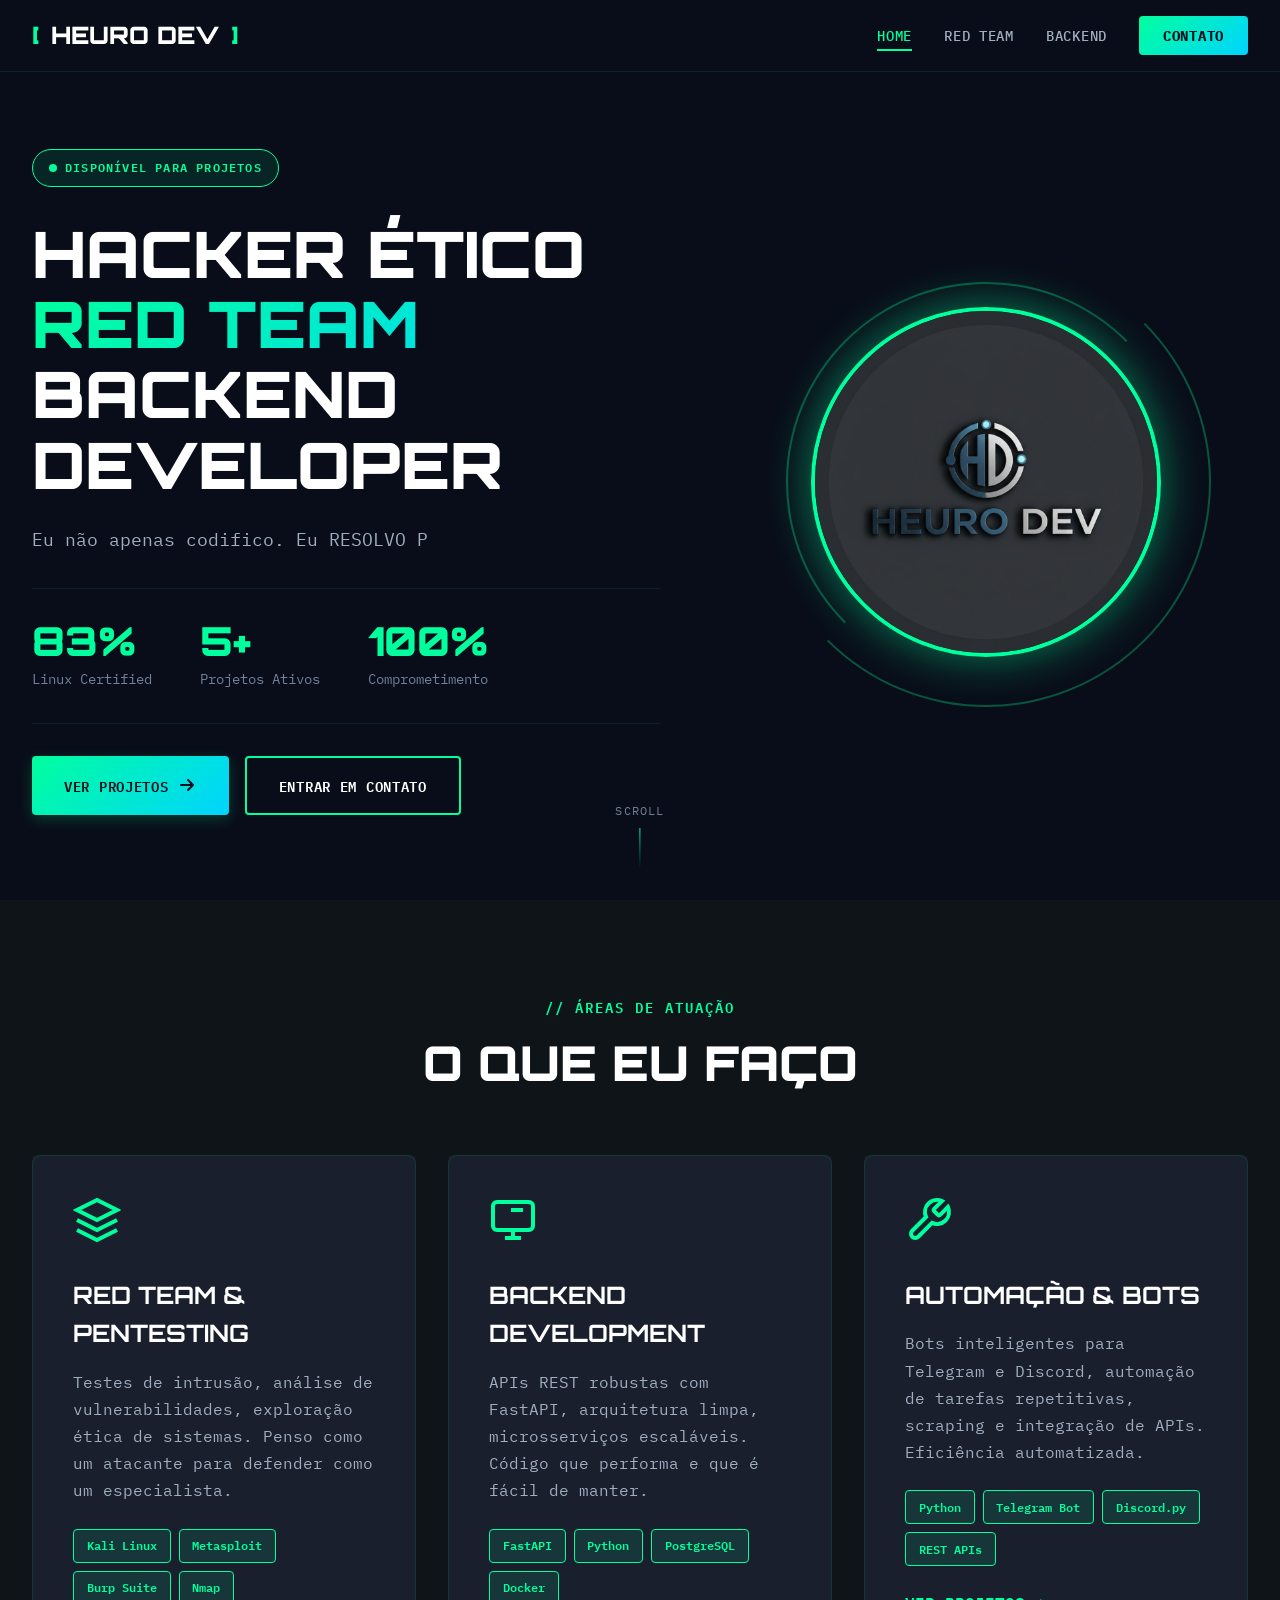
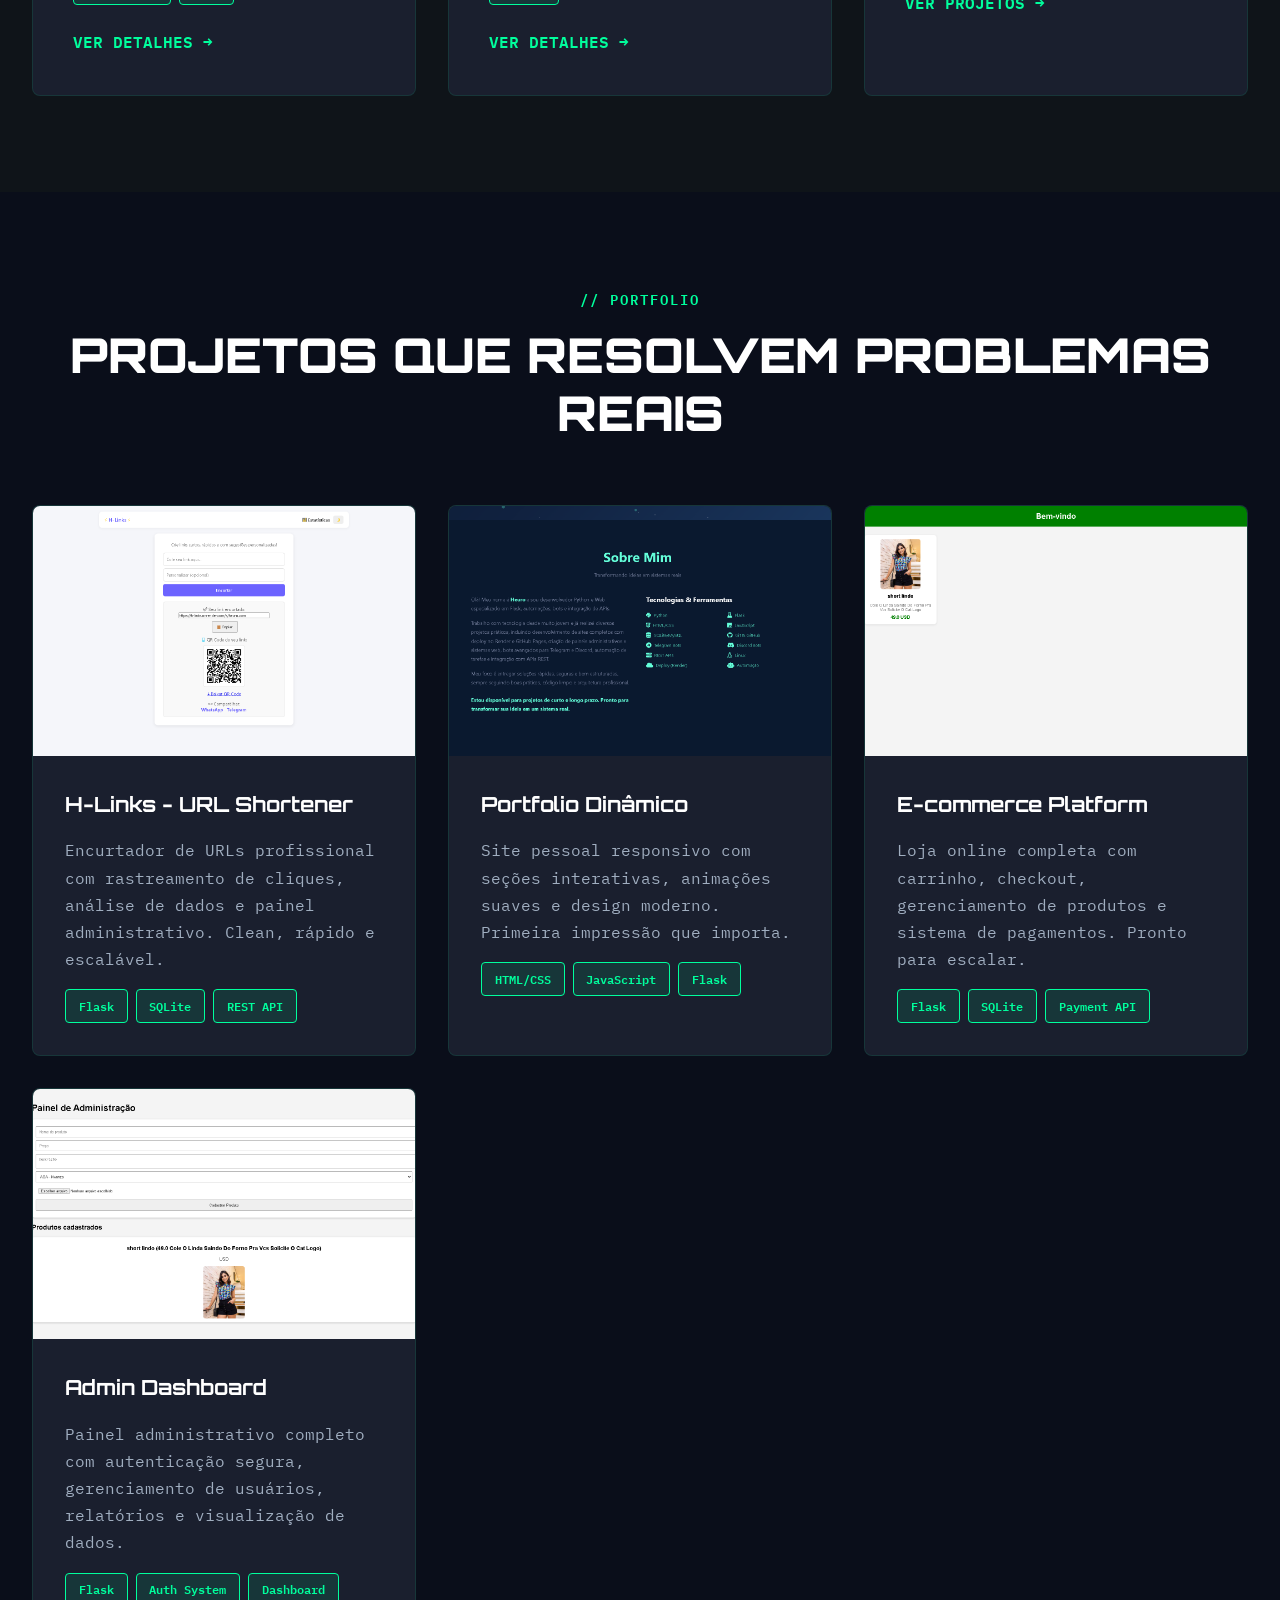
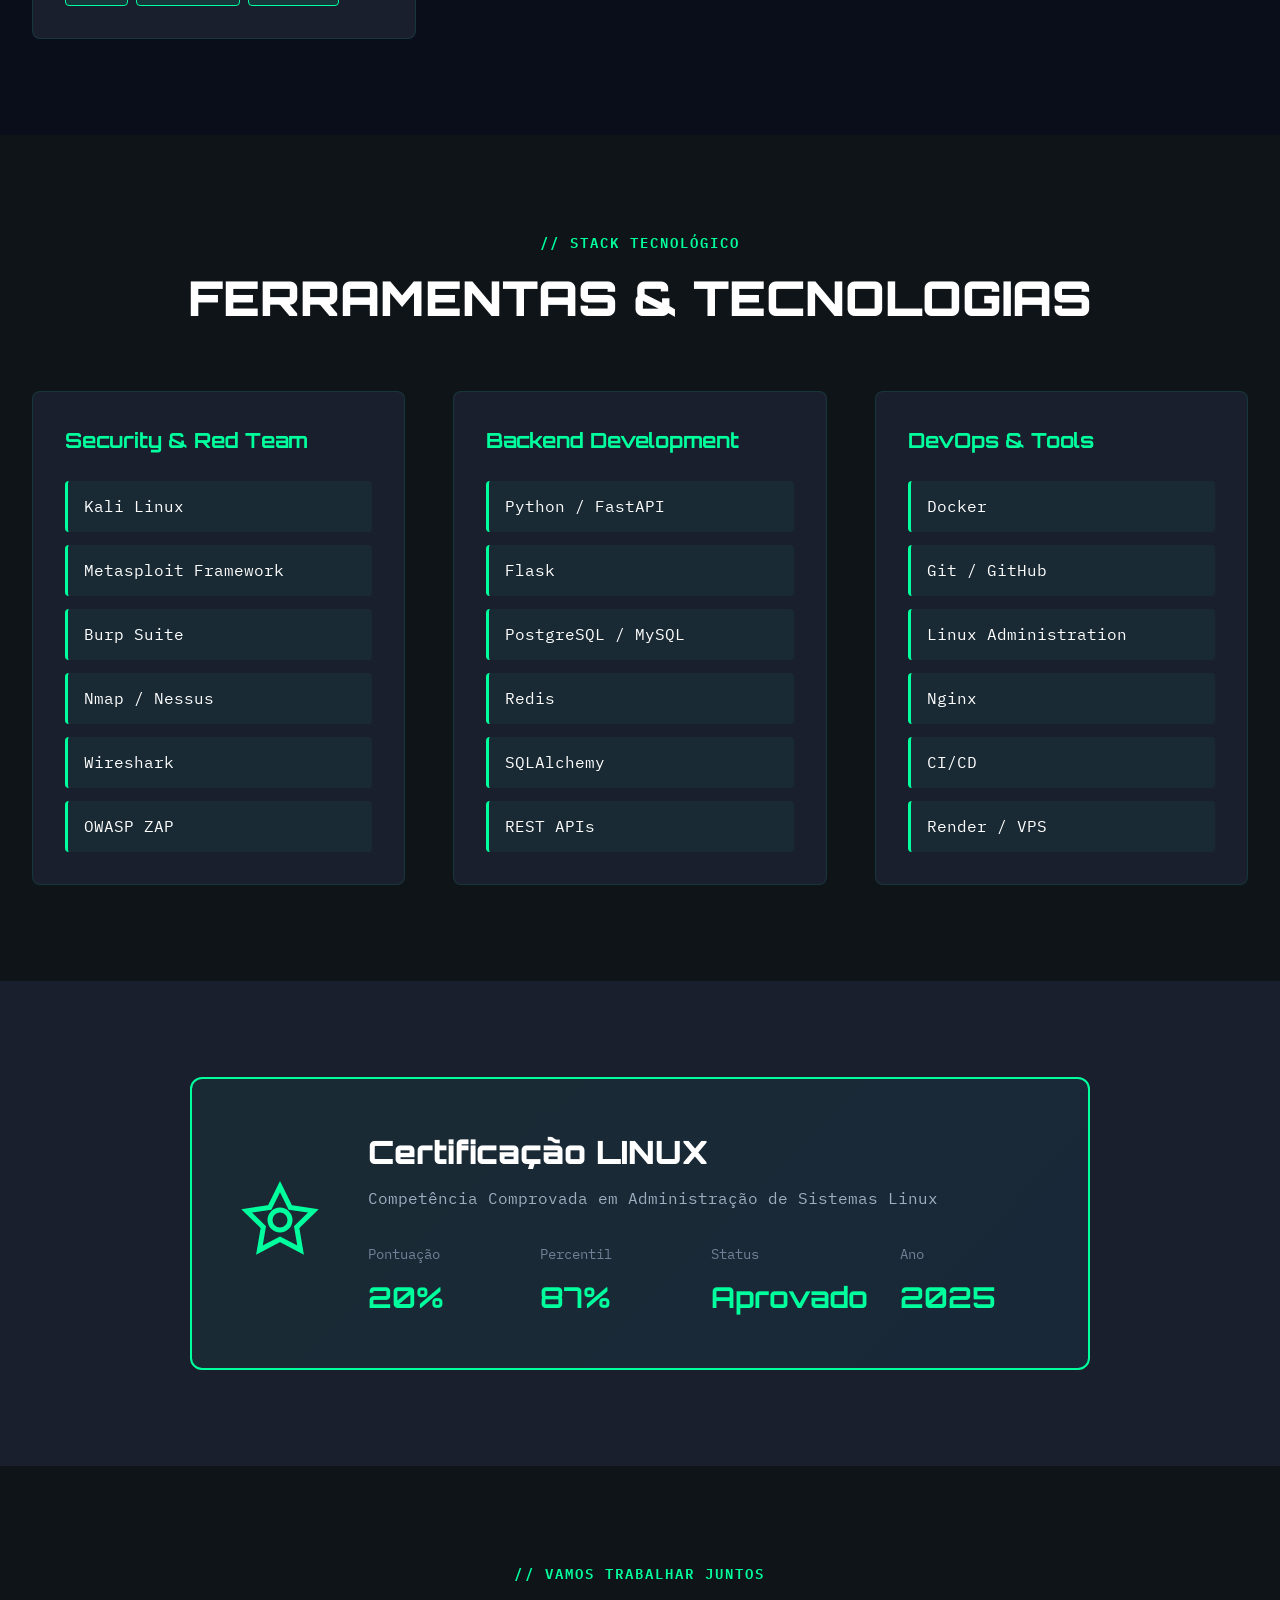
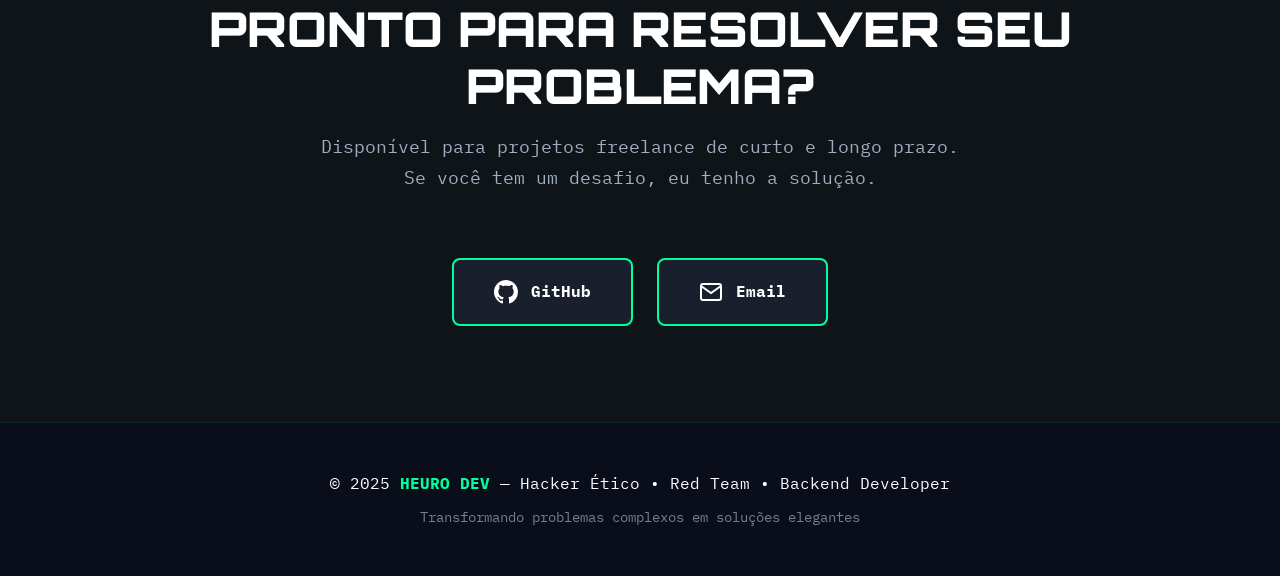
==== commit 6f1cdf8f: "Update index.html" ====
--- a/index.html
+++ b/index.html
@@ -23,8 +23,8 @@
             </div>
             <div class="nav-links">
                 <a href="index.html" class="nav-link active">HOME</a>
-                <a href="Redteam.html" class="nav-link">RED TEAM</a>
-                <a href="Backend.html" class="nav-link">BACKEND</a>
+                <a href="redteam.html" class="nav-link">RED TEAM</a>
+                <a href="backend.html" class="nav-link">BACKEND</a>
                 <a href="#contact" class="nav-link nav-cta">CONTATO</a>
             </div>
             <div class="nav-toggle">
@@ -118,7 +118,7 @@
                         <span class="tag">Burp Suite</span>
                         <span class="tag">Nmap</span>
                     </div>
-                    <a href="Redteam.html" class="card-link">
+                    <a href="redteam.html" class="card-link">
                         VER DETALHES →
                     </a>
                 </div>
@@ -144,7 +144,7 @@
                         <span class="tag">PostgreSQL</span>
                         <span class="tag">Docker</span>
                     </div>
-                    <a href="Backend.html" class="card-link">
+                    <a href="backend.html" class="card-link">
                         VER DETALHES →
                     </a>
                 </div>
@@ -399,5 +399,7 @@
             </div>
         </div>
     </footer>
-<script> <script>
-    <script data-cfasync="false" src="/cdn-cgi/scripts/5c5d
+    <script src="security.js"></script>
+    <script src="script.js"></script>
+</body>
+</html>
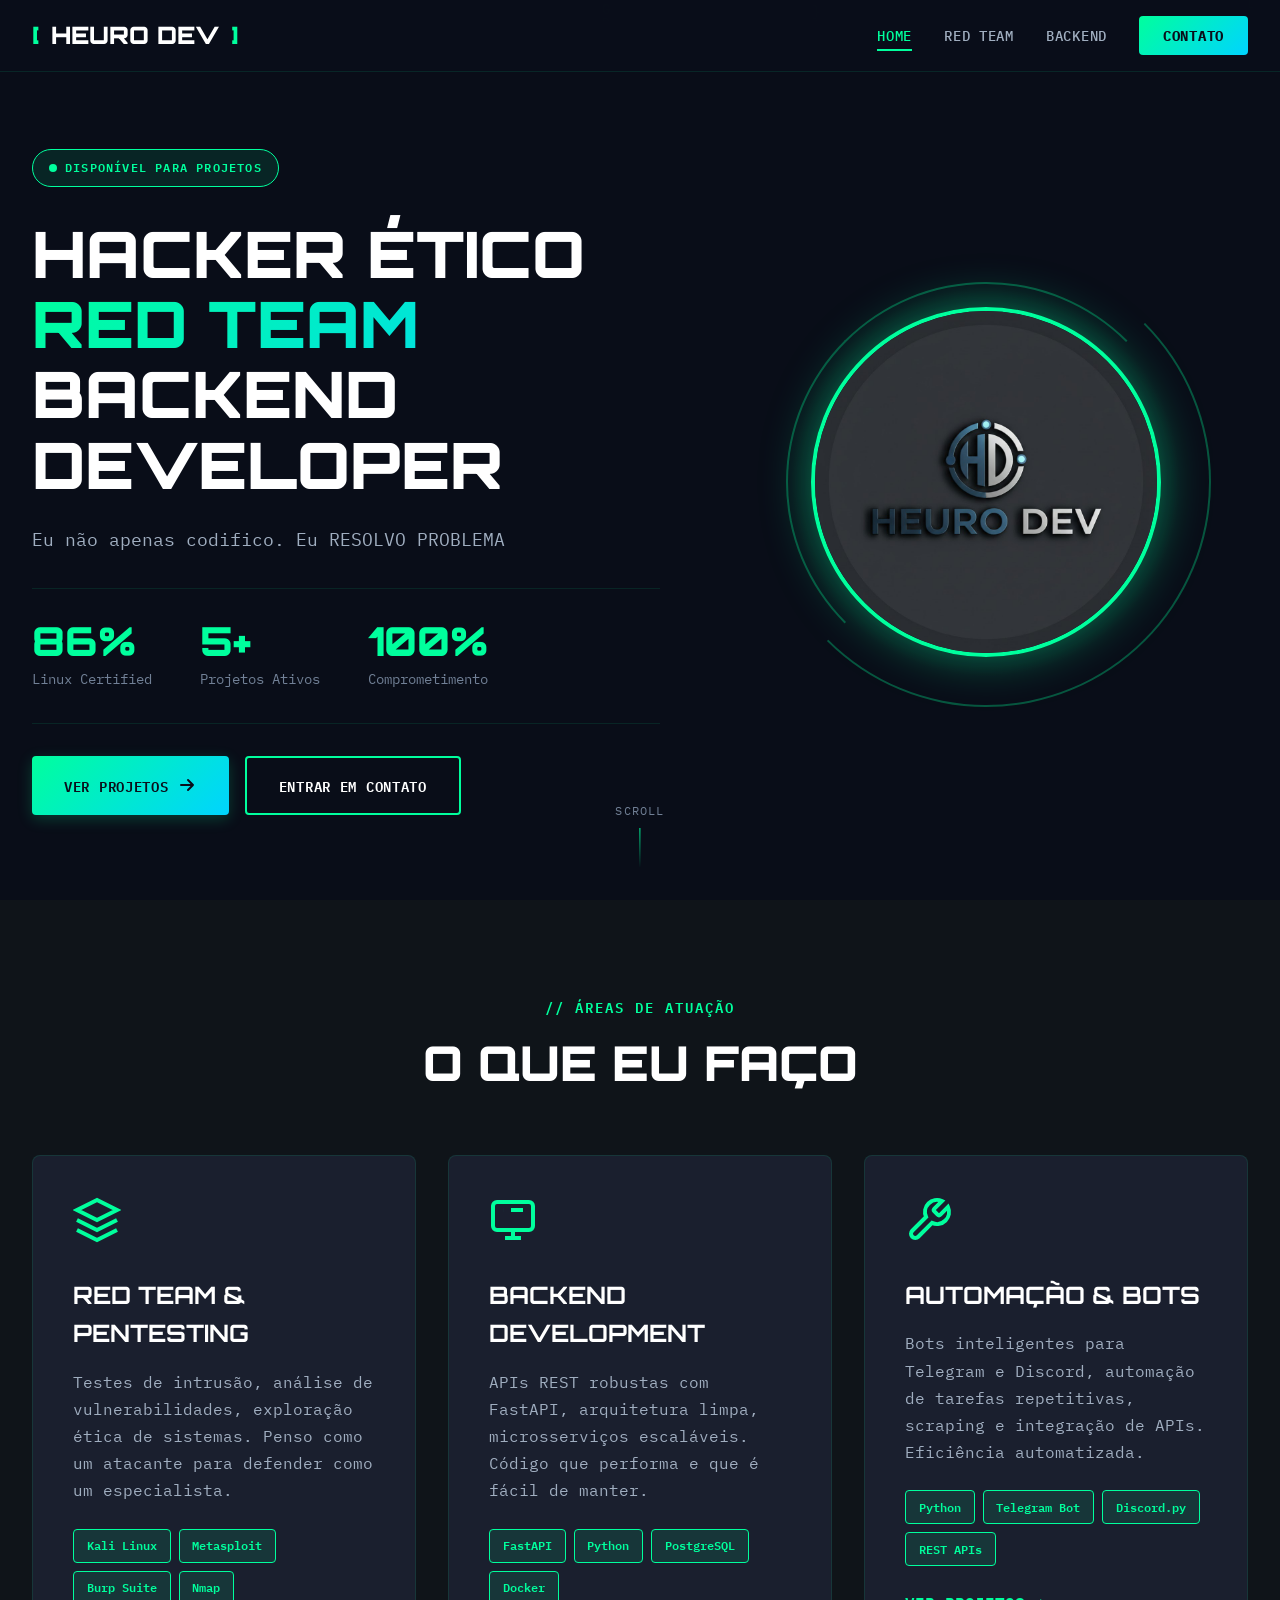
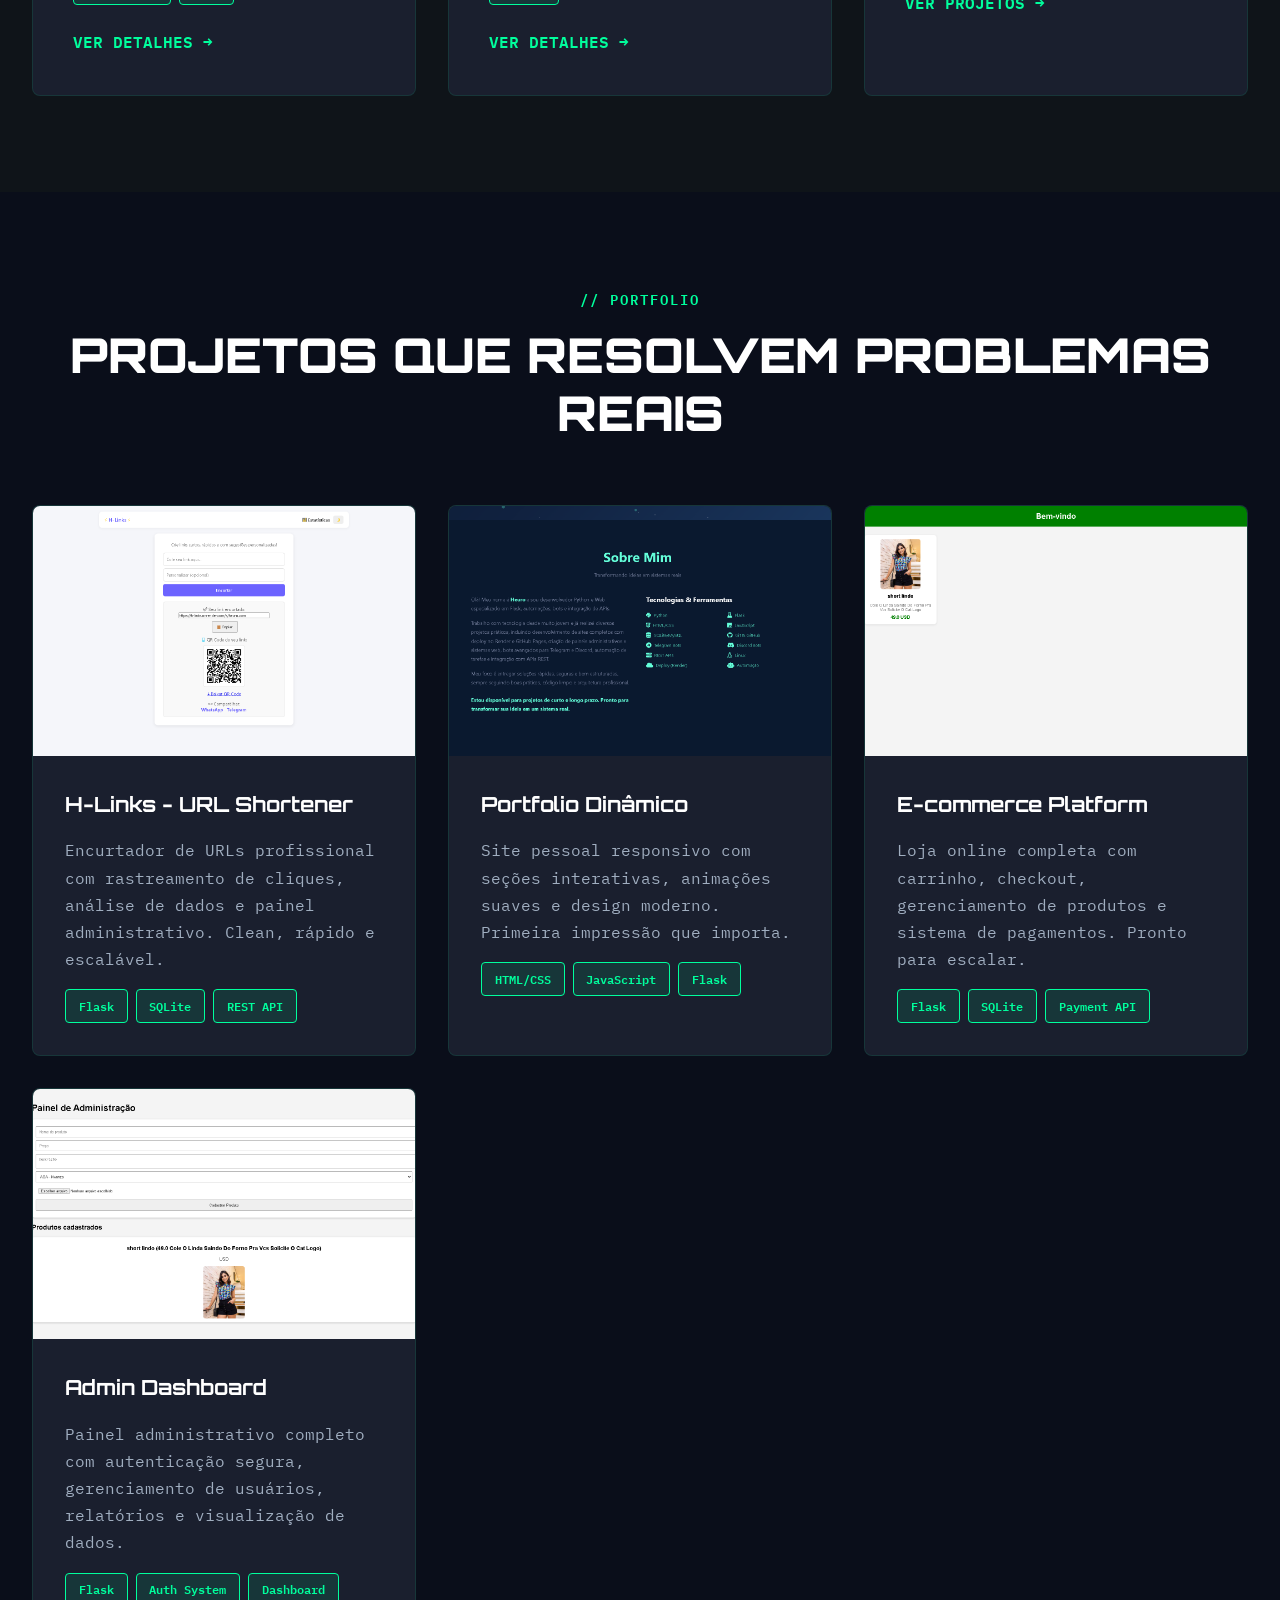
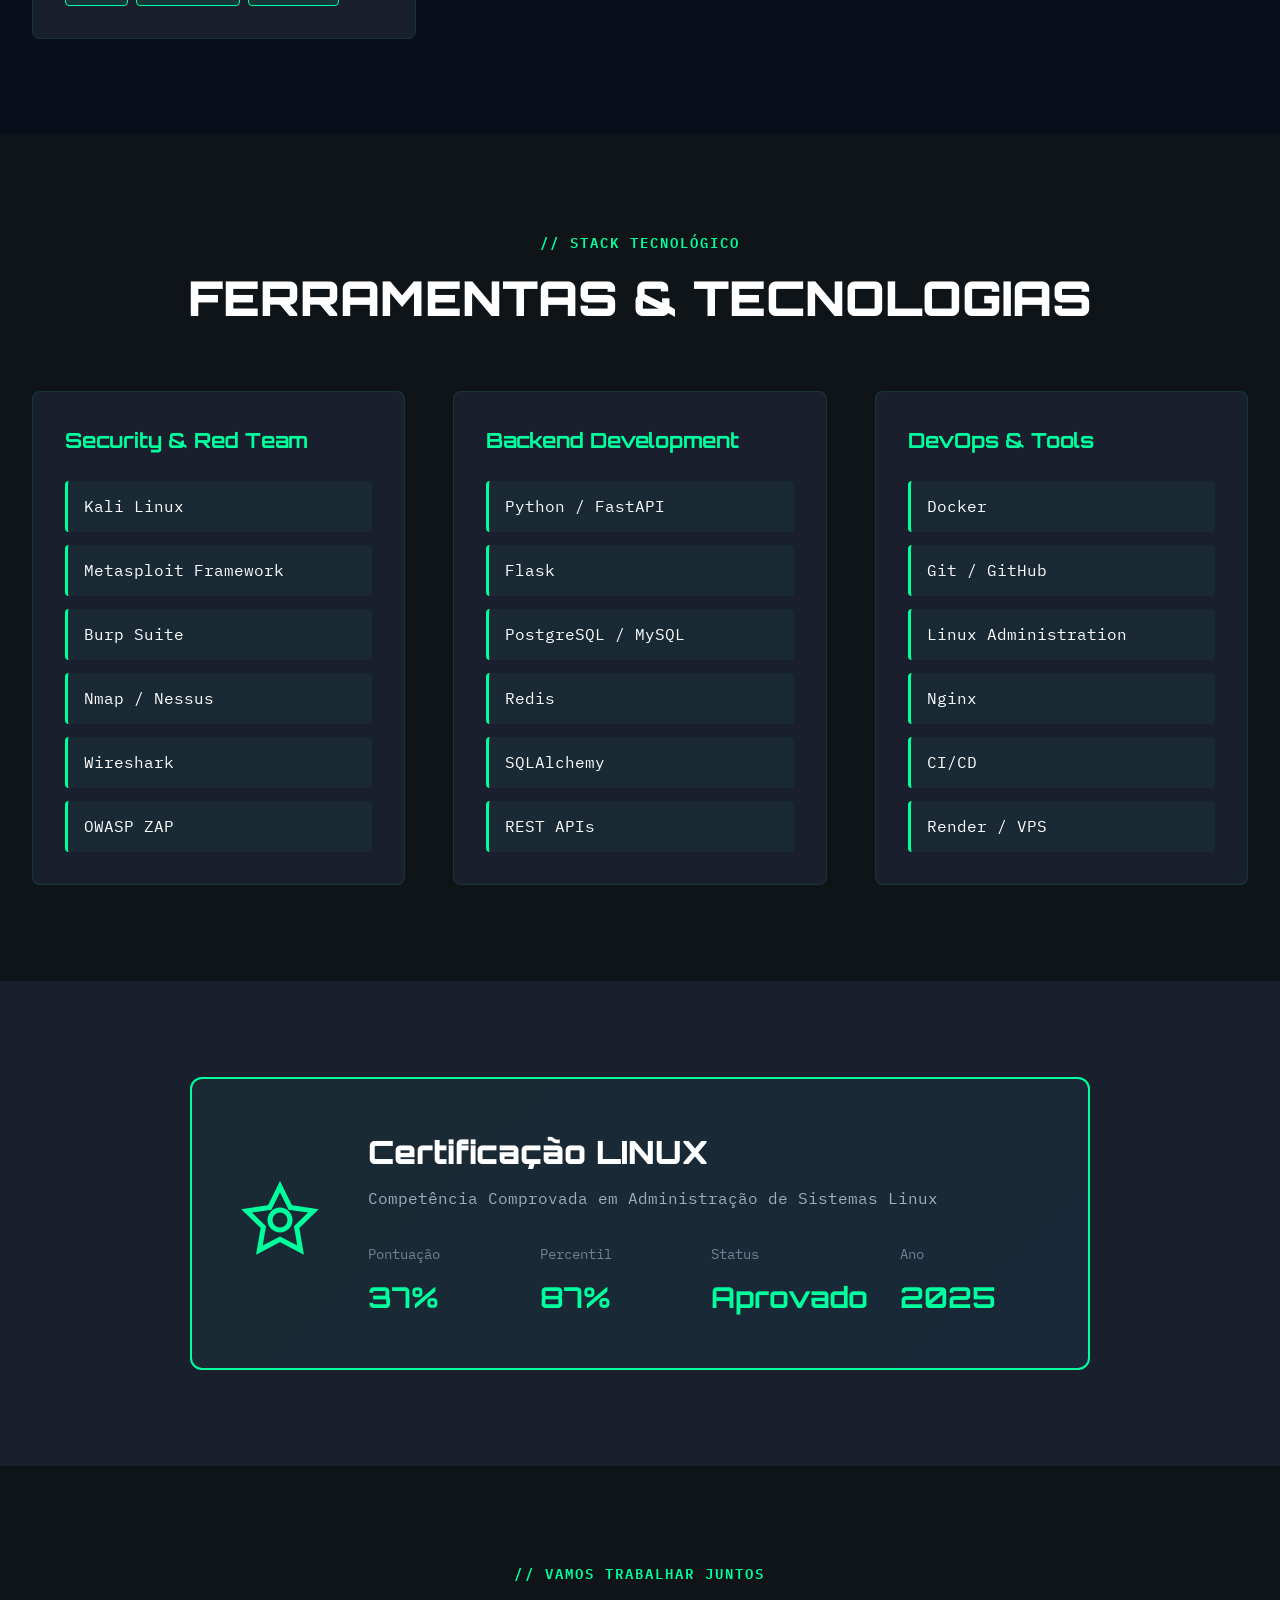
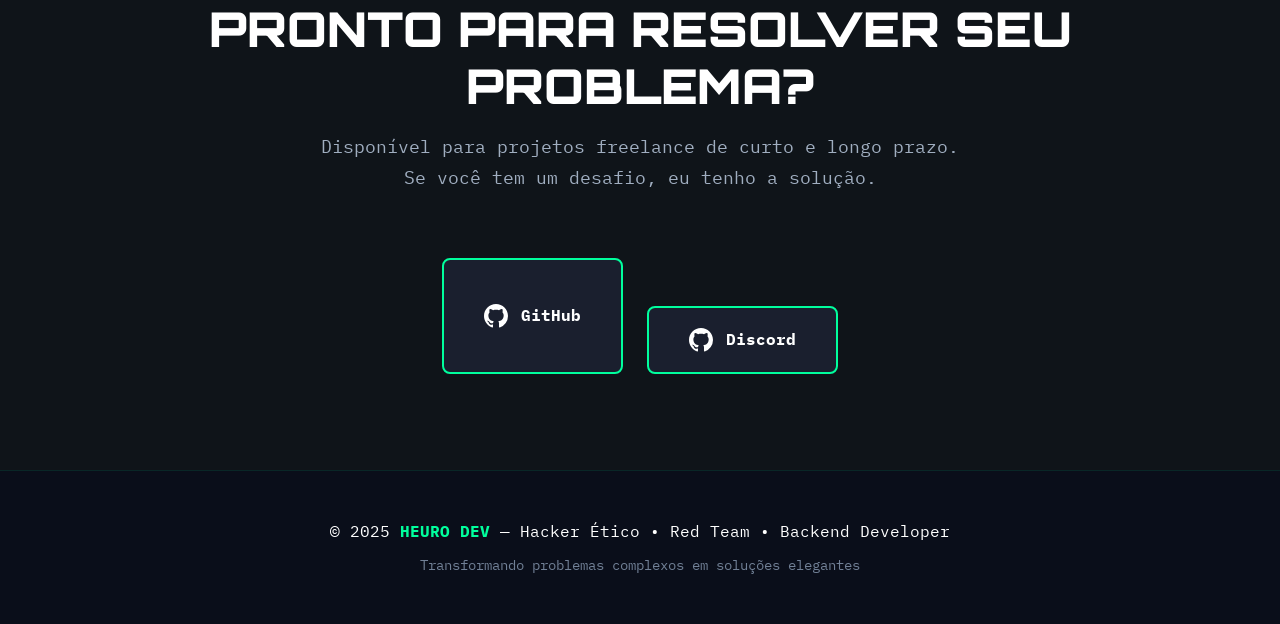
==== commit 0e586a03: "Replace email link with Discord contact button" ====
--- a/index.html
+++ b/index.html
@@ -376,12 +376,12 @@
                     </svg>
                     <span>GitHub</span>
                 </a>
-                <a href="/cdn-cgi/l/email-protection#7c1419090e131a173c1b111d1510521f1311" class="contact-btn">
-                    <svg width="24" height="24" viewBox="0 0 24 24" fill="none" stroke="currentColor" stroke-width="2">
-                        <path d="M4 4h16c1.1 0 2 .9 2 2v12c0 1.1-.9 2-2 2H4c-1.1 0-2-.9-2-2V6c0-1.1.9-2 2-2z"/>
-                        <polyline points="22,6 12,13 2,6"/>
+             <div class="contact-cta">
+                <a href="https://discord.com/channels/@me/1477992252755284050" target="_blank" class="contact-btn">
+                    <svg width="24" height="24" viewBox="0 0 24 24" fill="currentColor">
+                        <path d="M12 0C5.37 0 0 5.37 0 12c0 5.31 3.435 9.795 8.205 11.385.6.105.825-.255.825-.57 0-.285-.015-1.23-.015-2.235-3.015.555-3.795-.735-4.035-1.41-.135-.345-.72-1.41-1.23-1.695-.42-.225-1.02-.78-.015-.795.945-.015 1.62.87 1.845 1.23 1.08 1.815 2.805 1.305 3.495.99.105-.78.42-1.305.765-1.605-2.67-.3-5.46-1.335-5.46-5.925 0-1.305.465-2.385 1.23-3.225-.12-.3-.54-1.53.12-3.18 0 0 1.005-.315 3.3 1.23.96-.27 1.98-.405 3-.405s2.04.135 3 .405c2.295-1.56 3.3-1.23 3.3-1.23.66 1.65.24 2.88.12 3.18.765.84 1.23 1.905 1.23 3.225 0 4.605-2.805 5.625-5.475 5.925.435.375.81 1.095.81 2.22 0 1.605-.015 2.895-.015 3.3 0 .315.225.69.825.57A12.02 12.02 0 0024 12c0-6.63-5.37-12-12-12z"/>
                     </svg>
-                    <span>Email</span>
+                    <span>Discord</span>
                 </a>
             </div>
         </div>
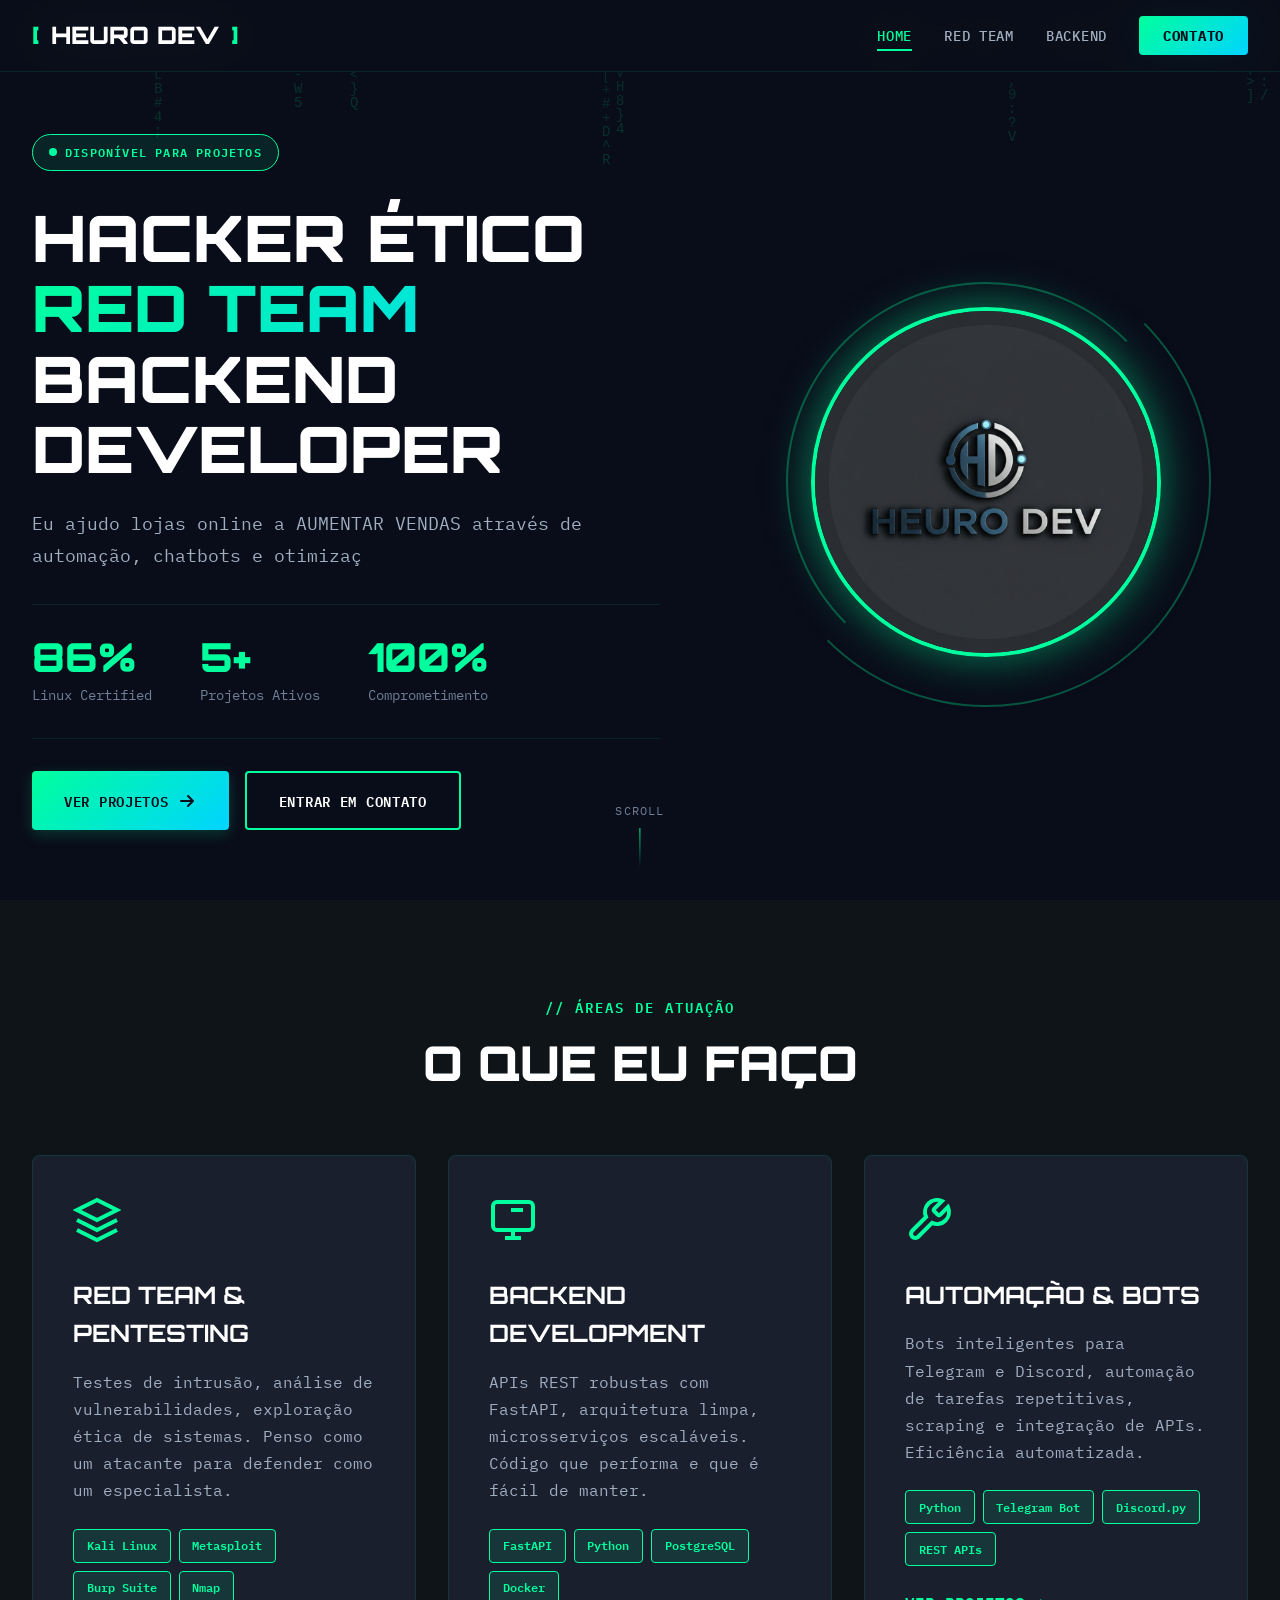
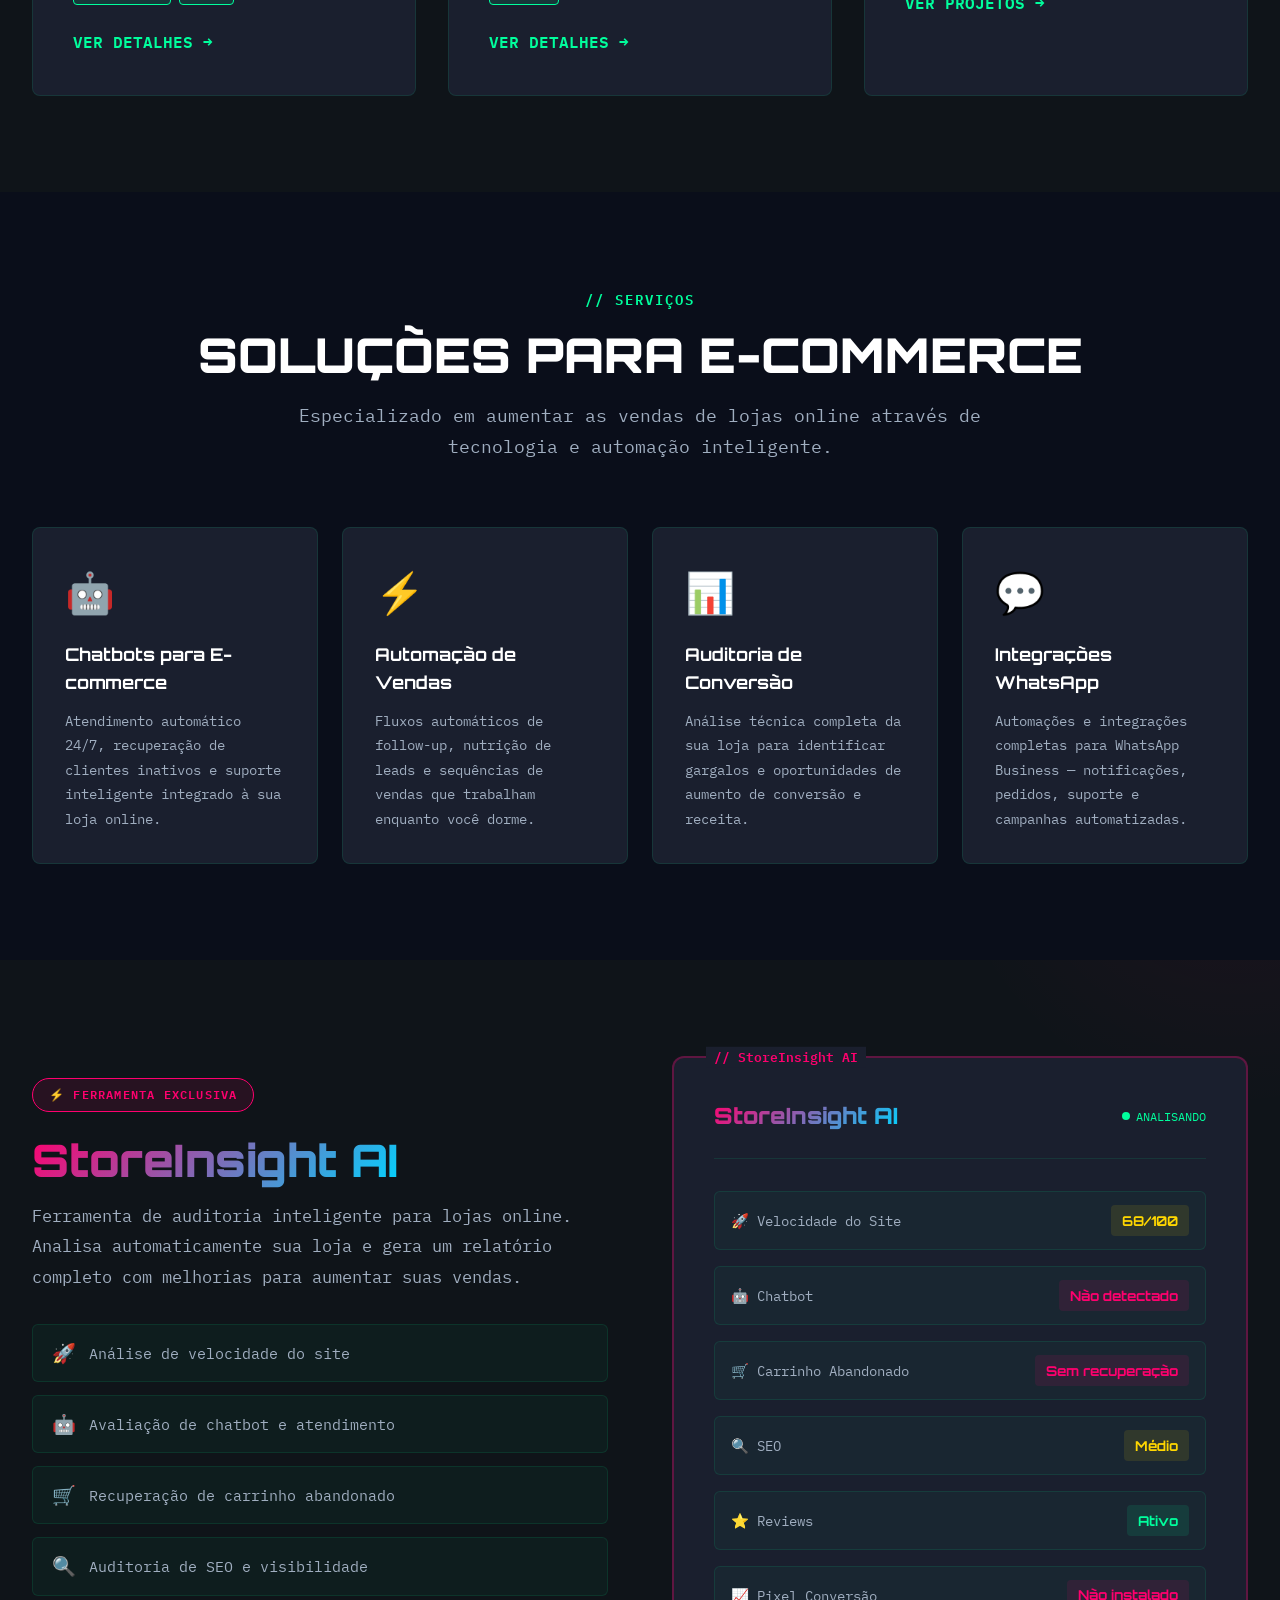
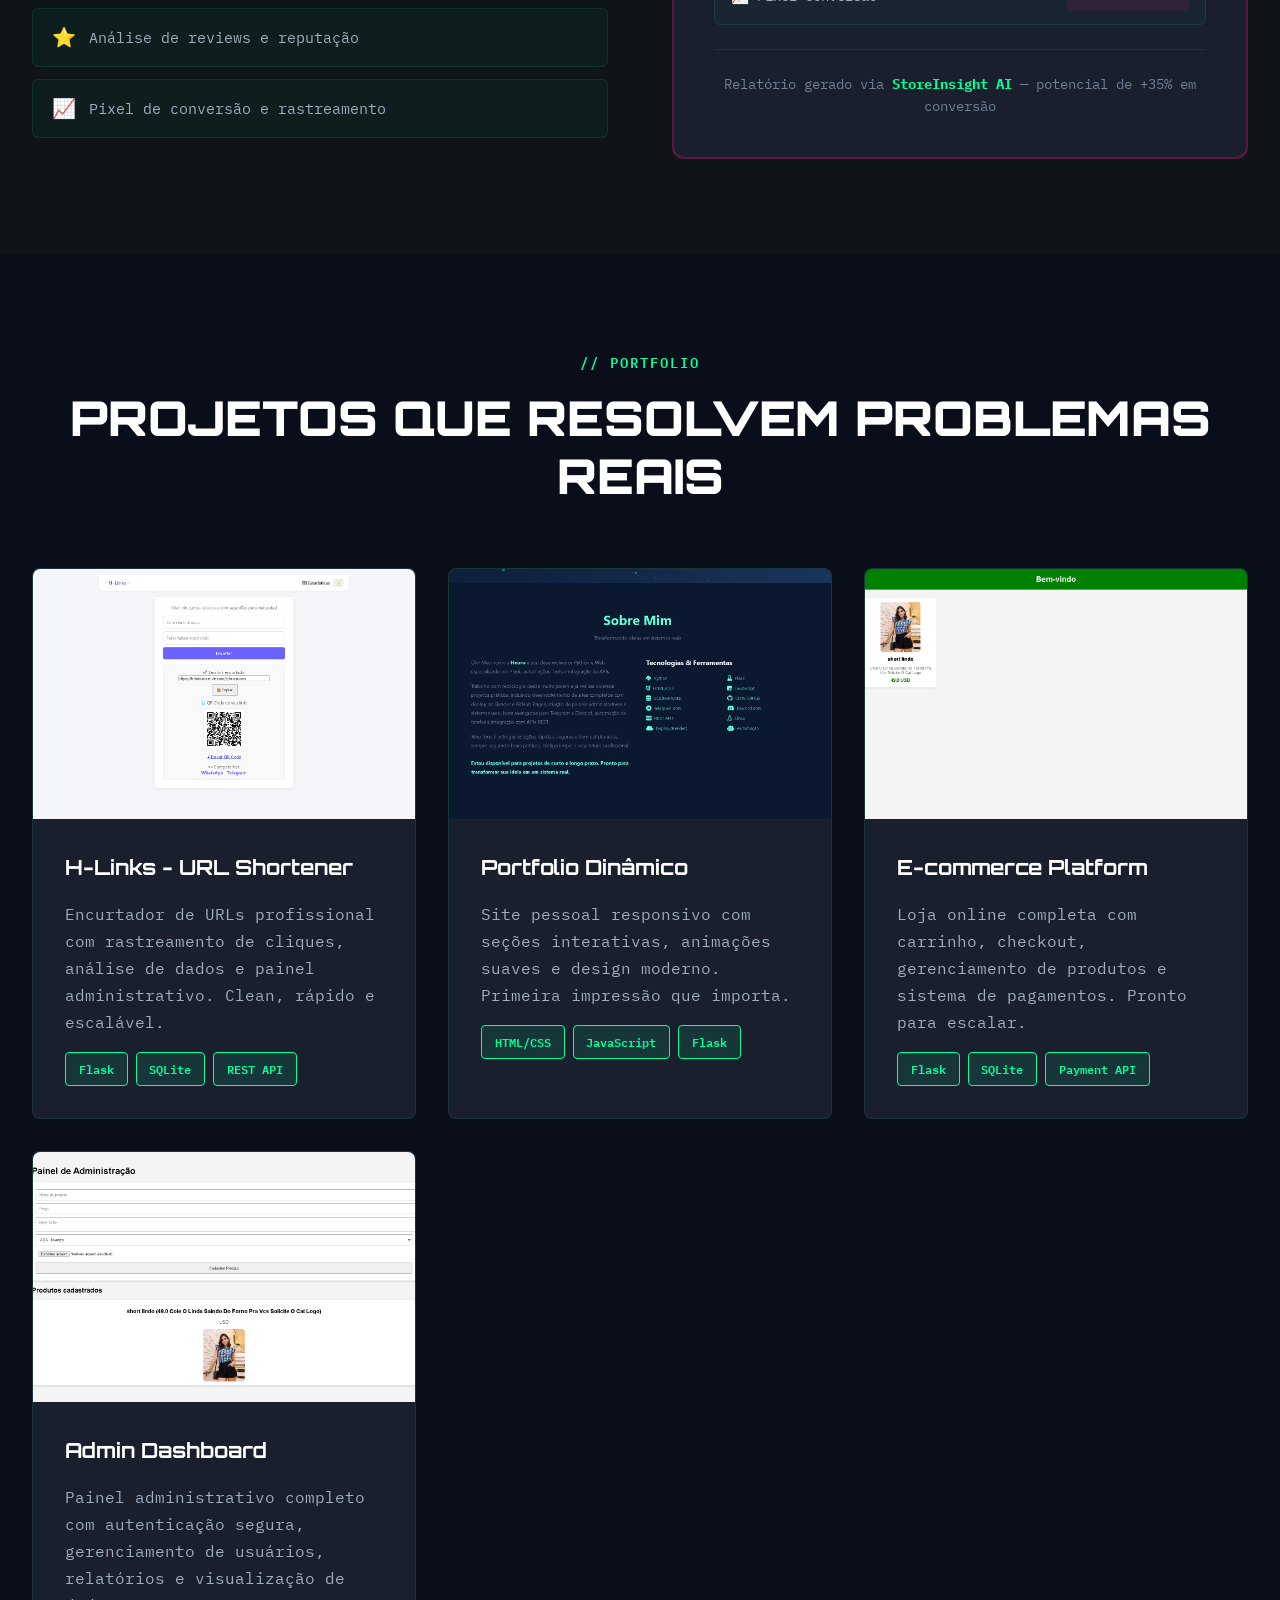
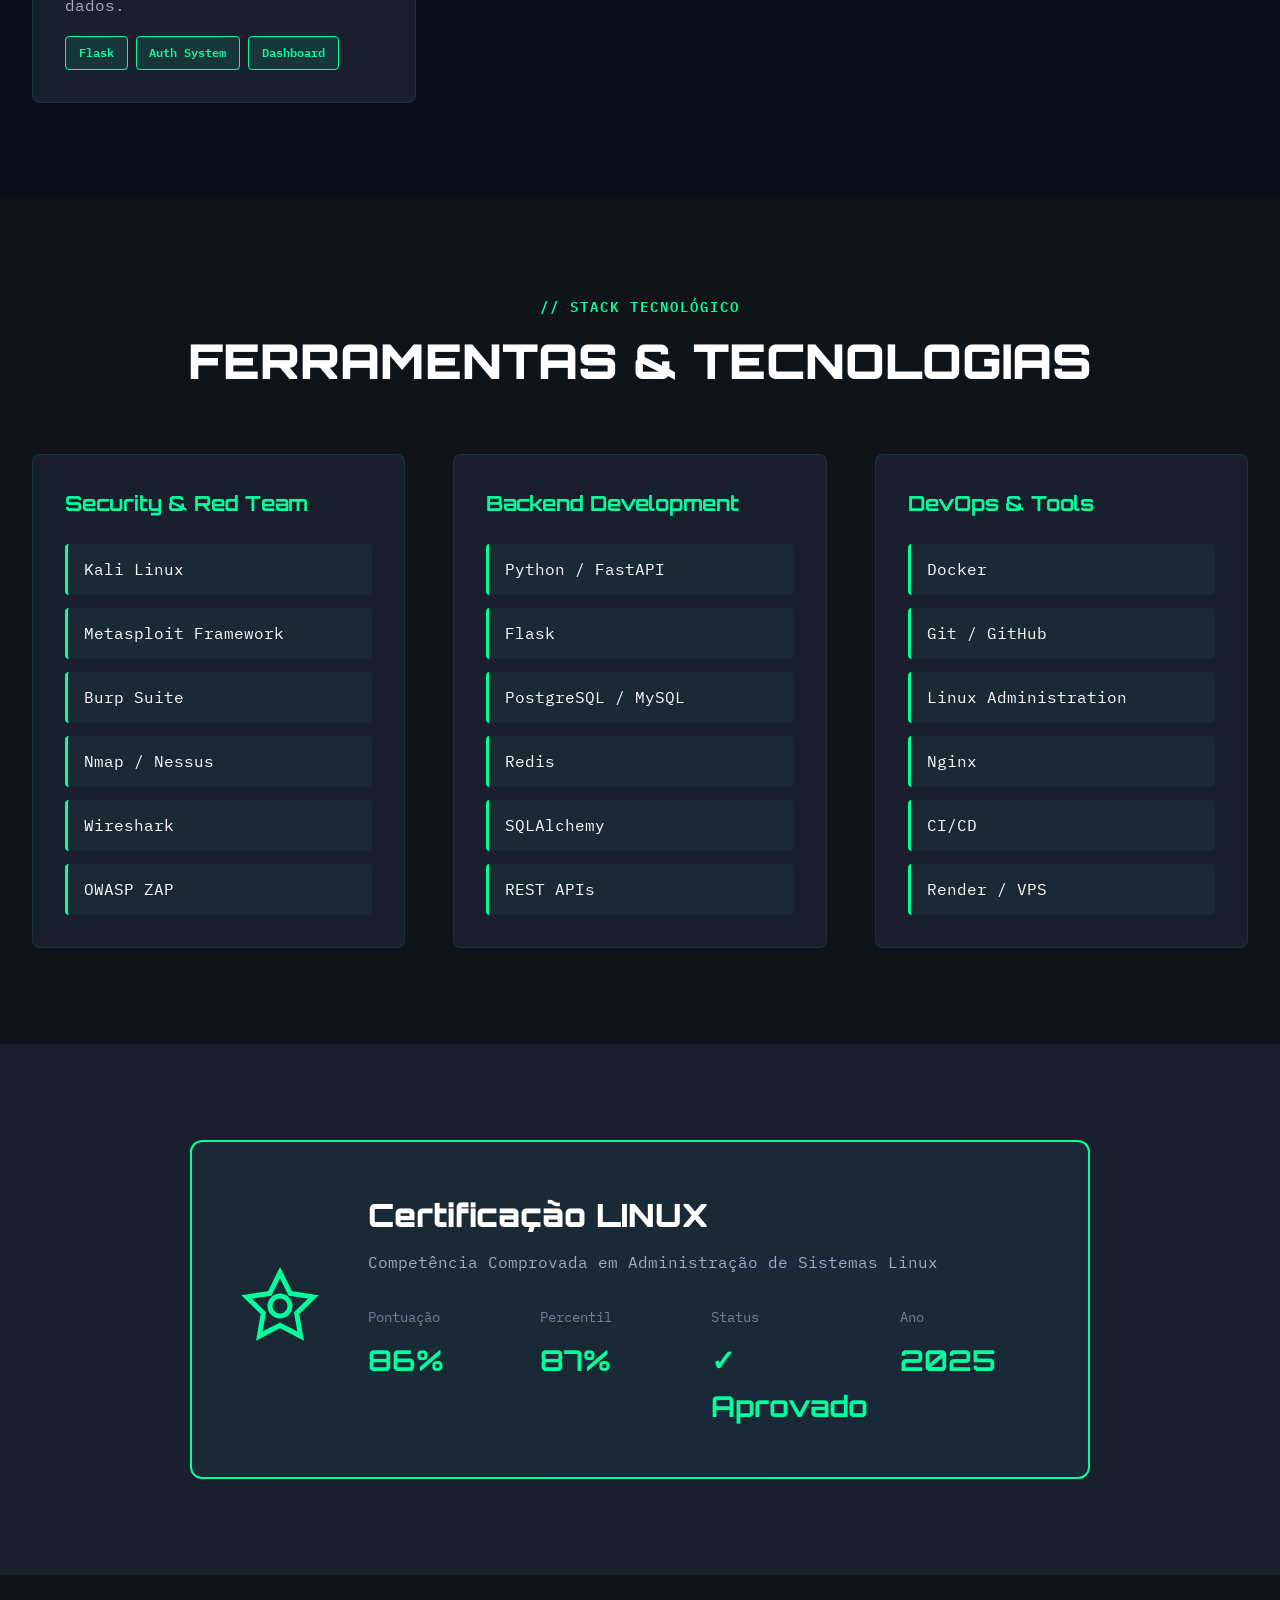
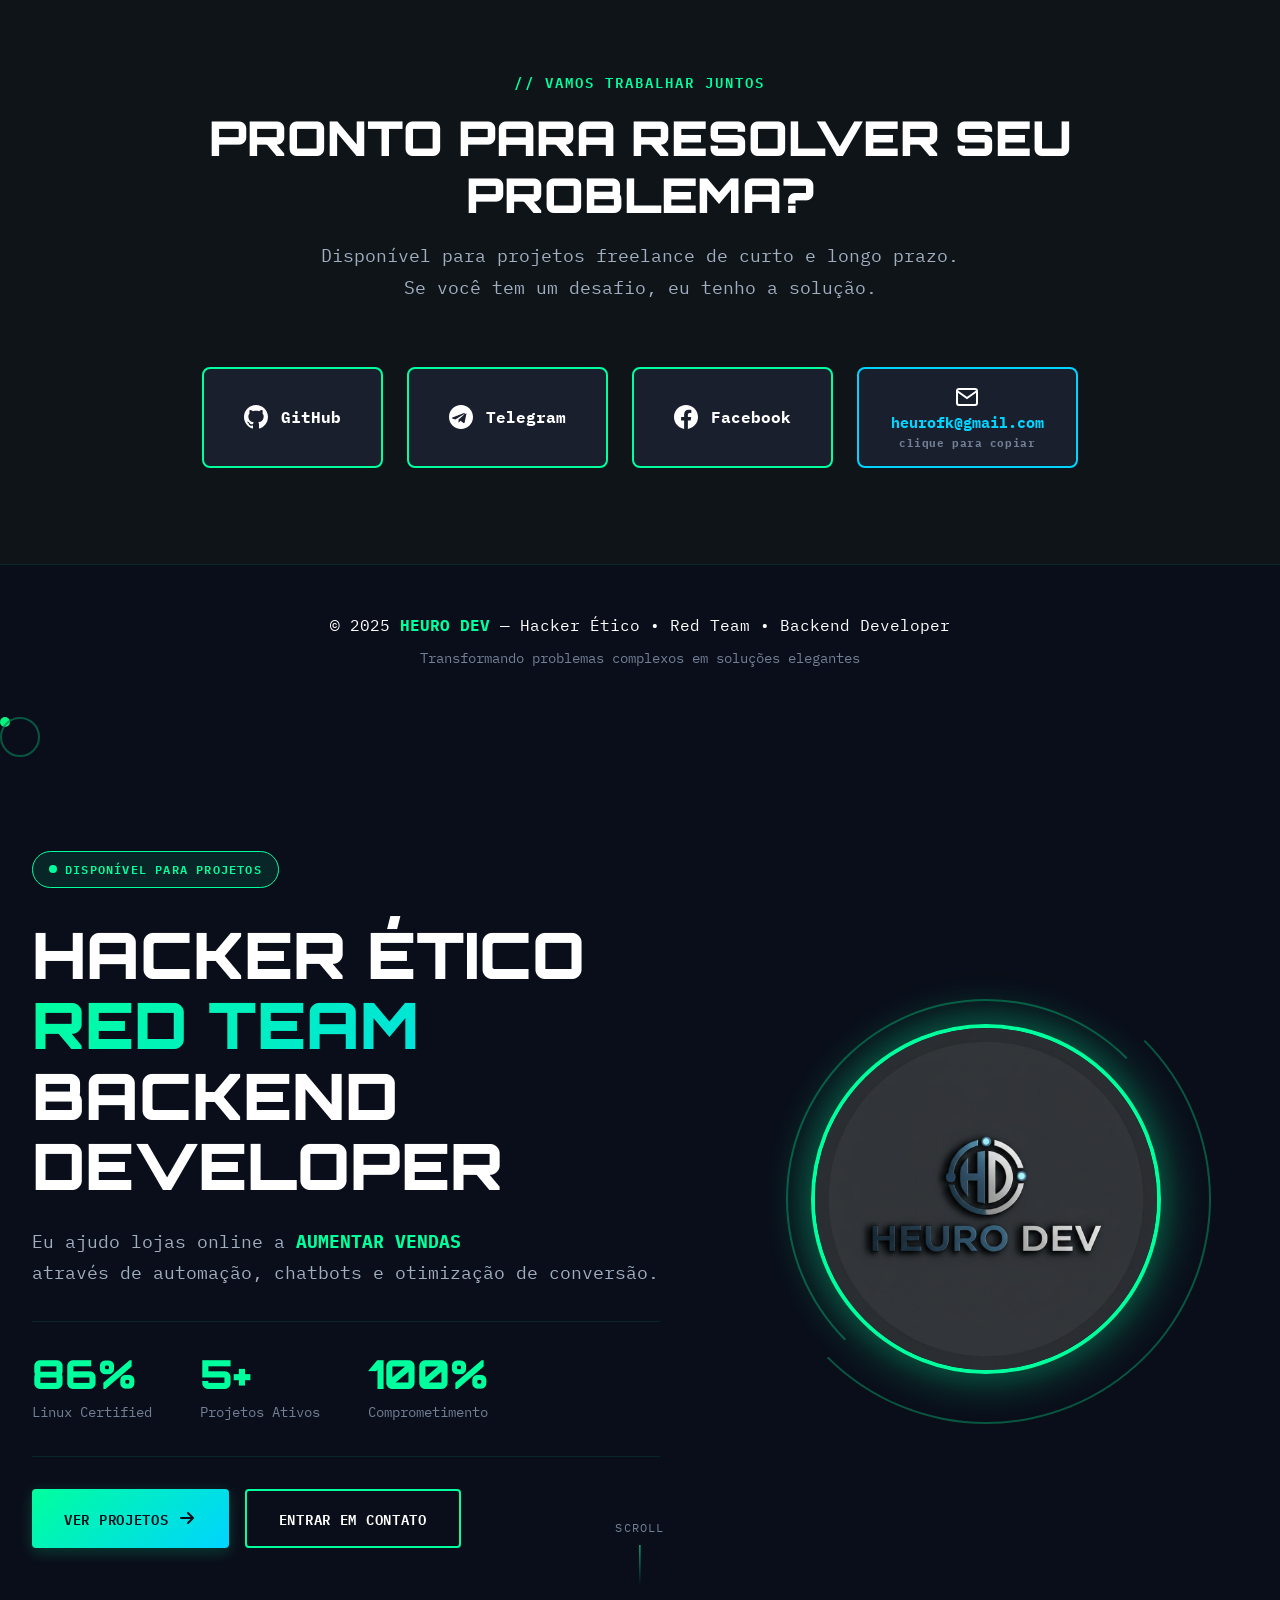
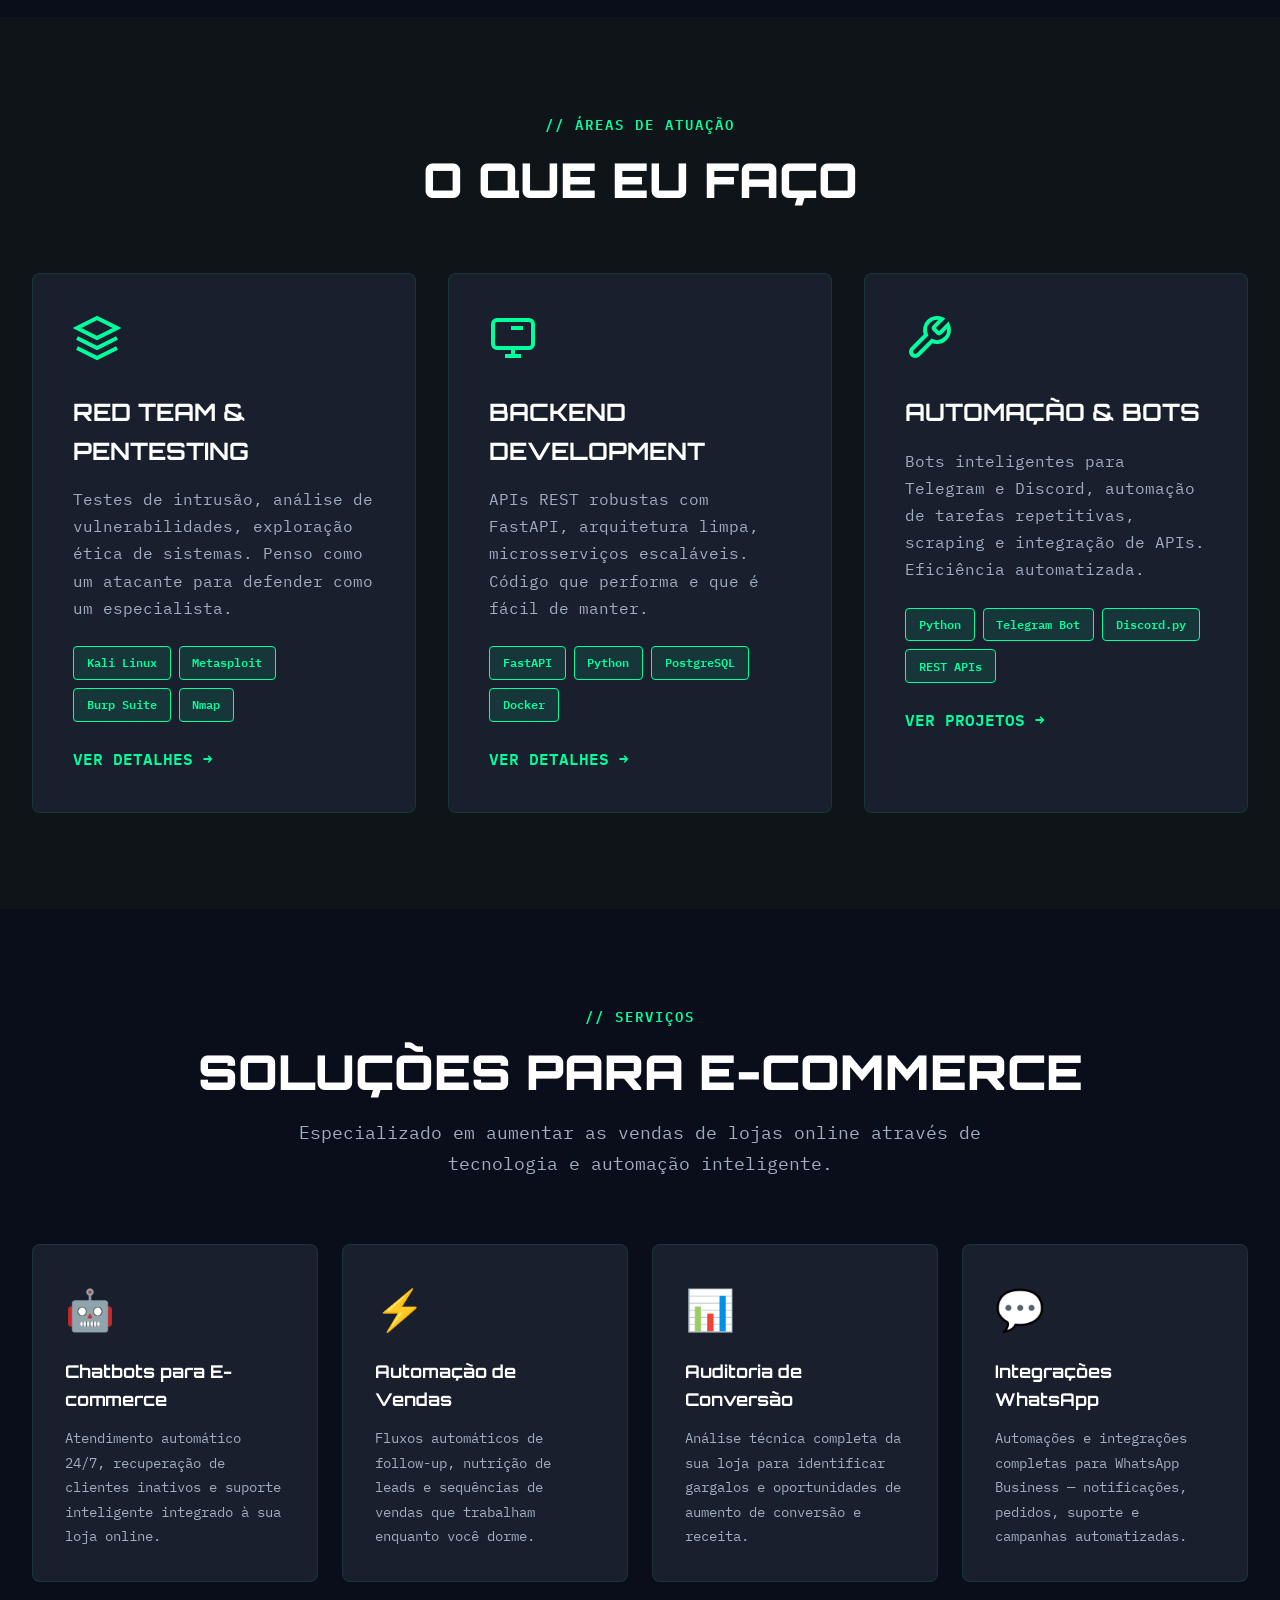
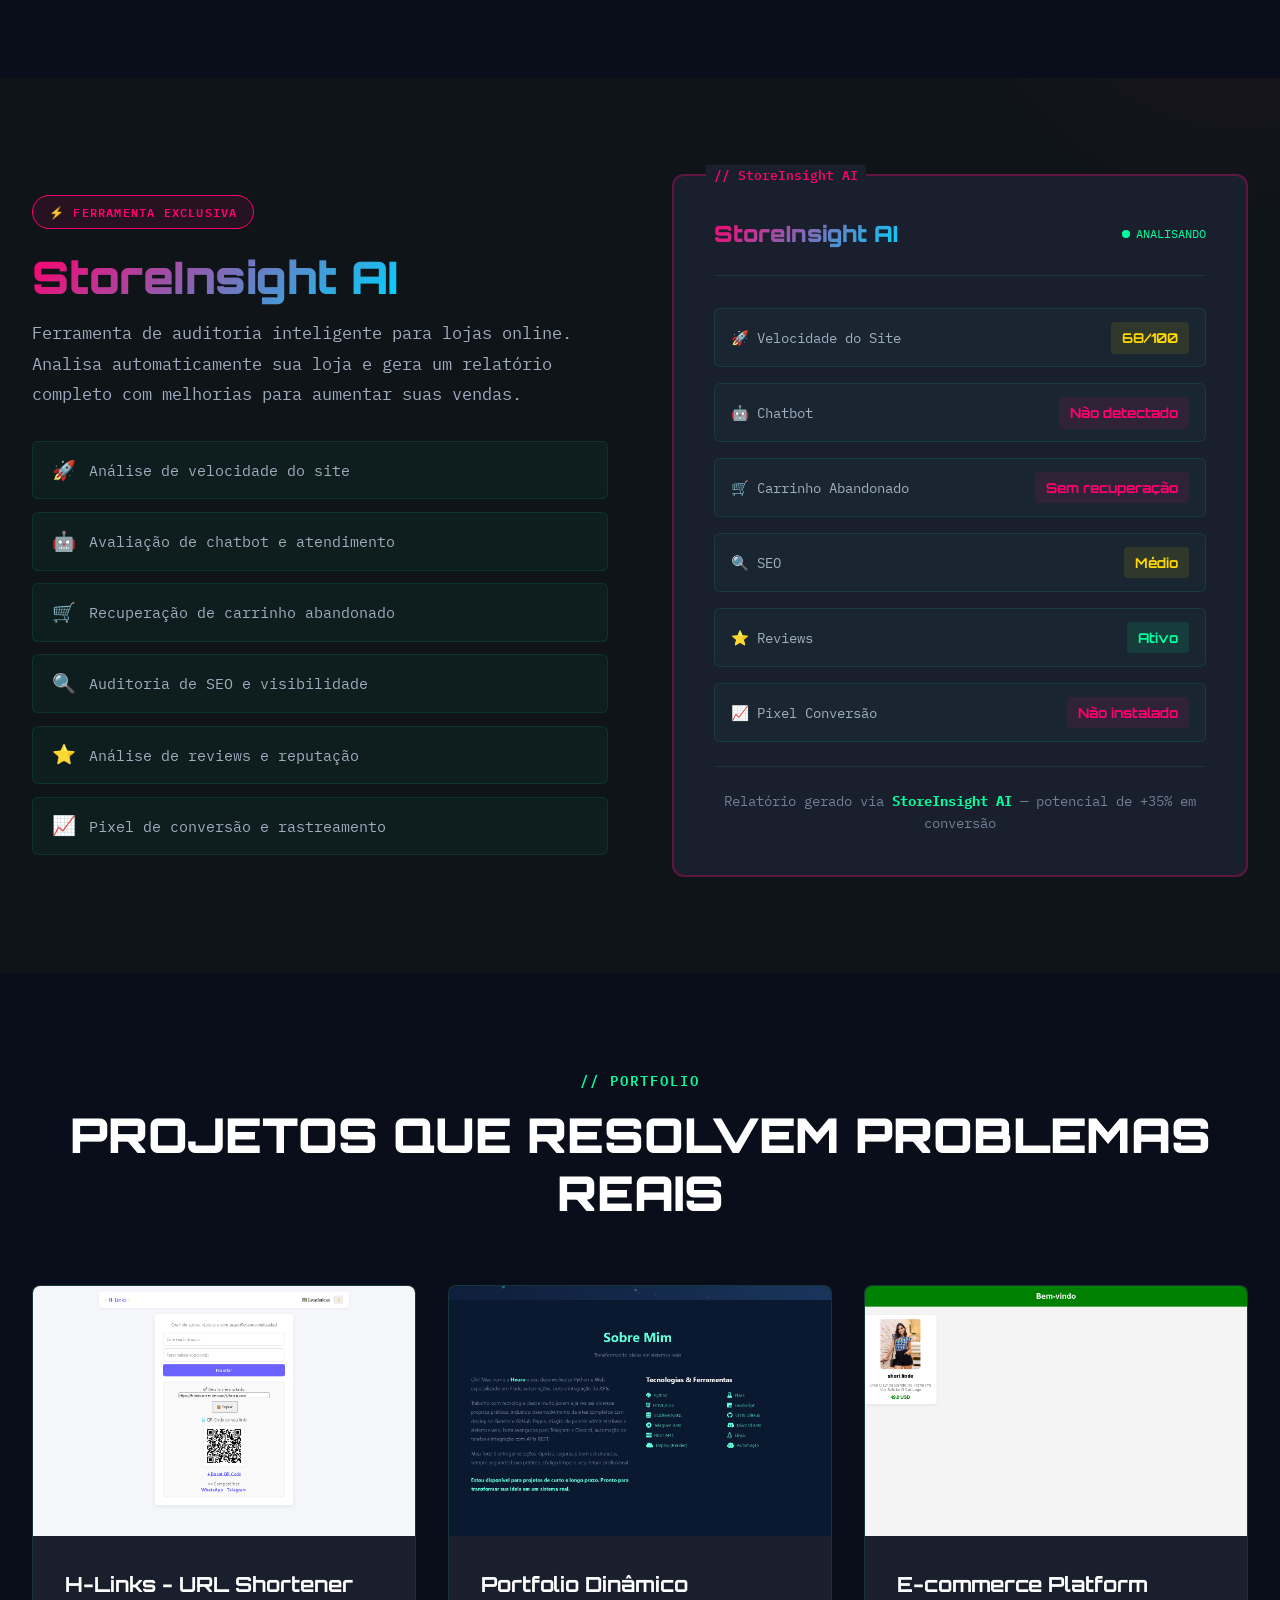
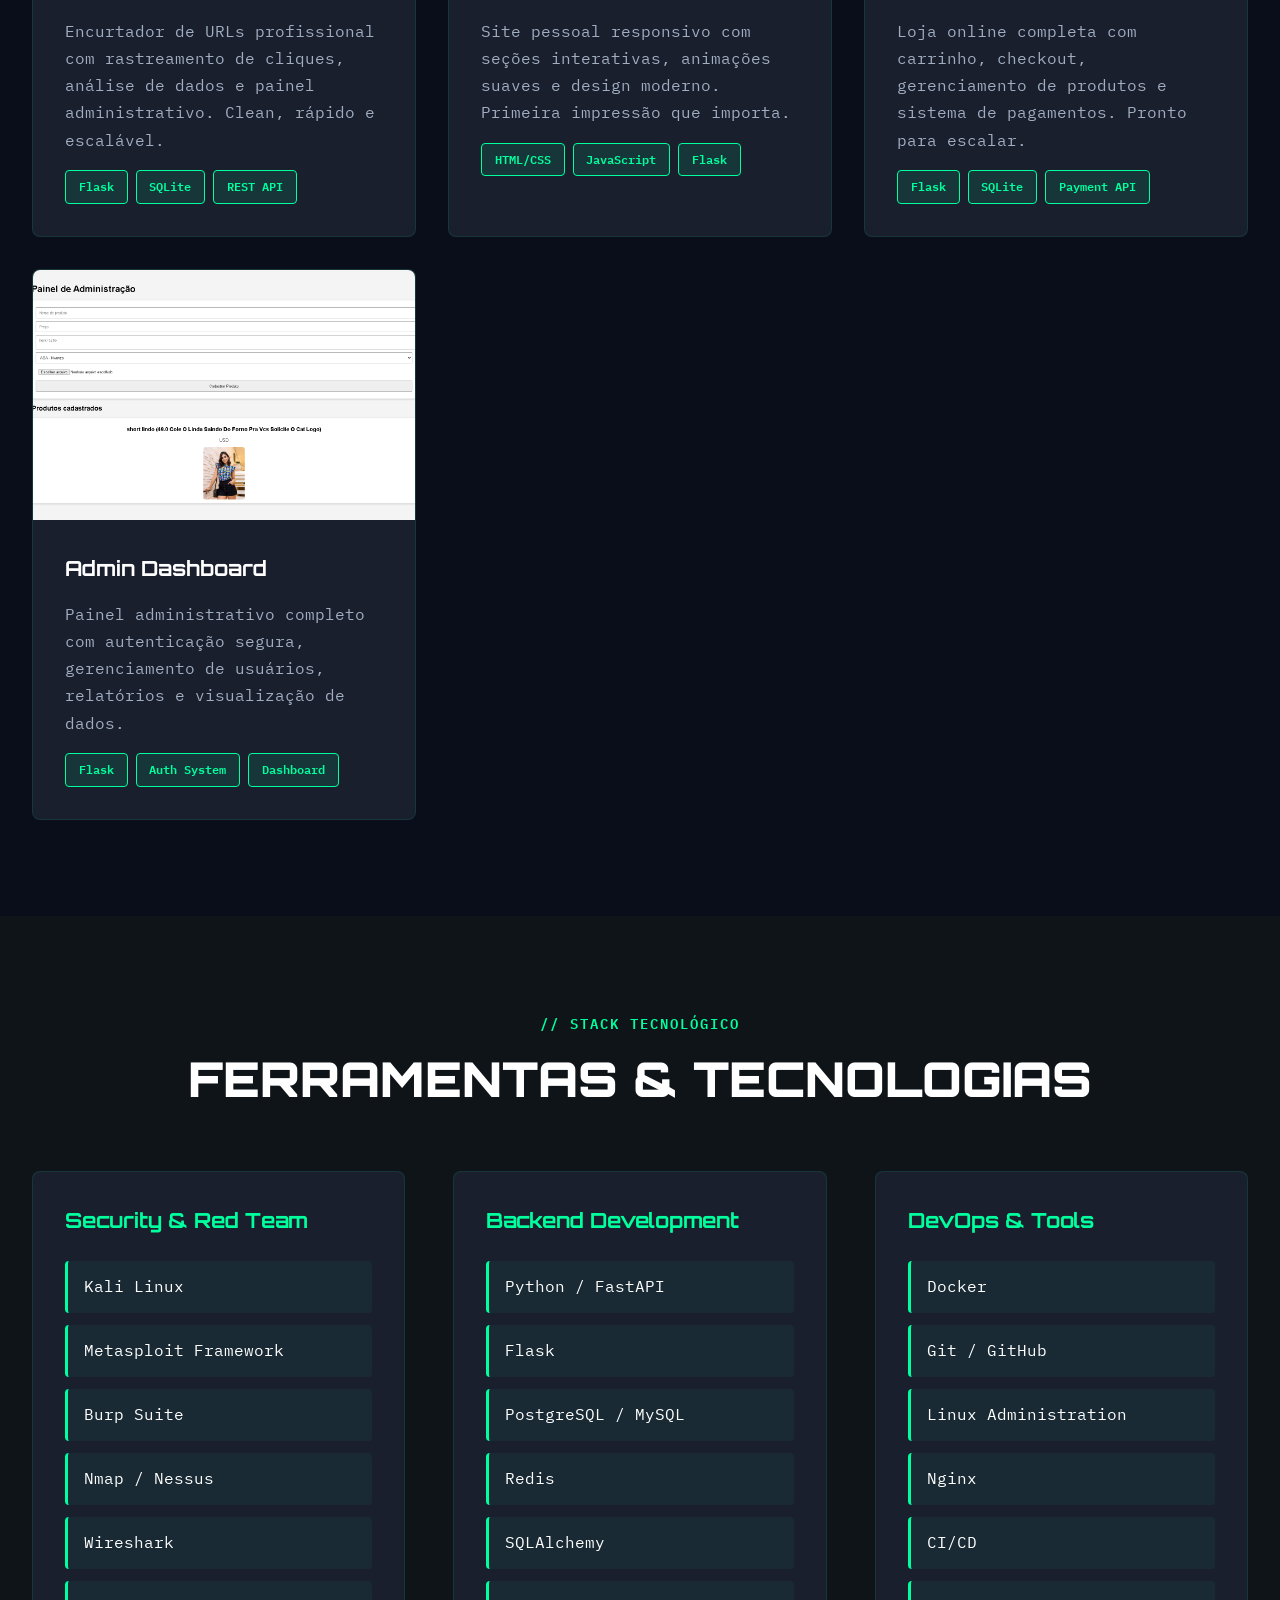
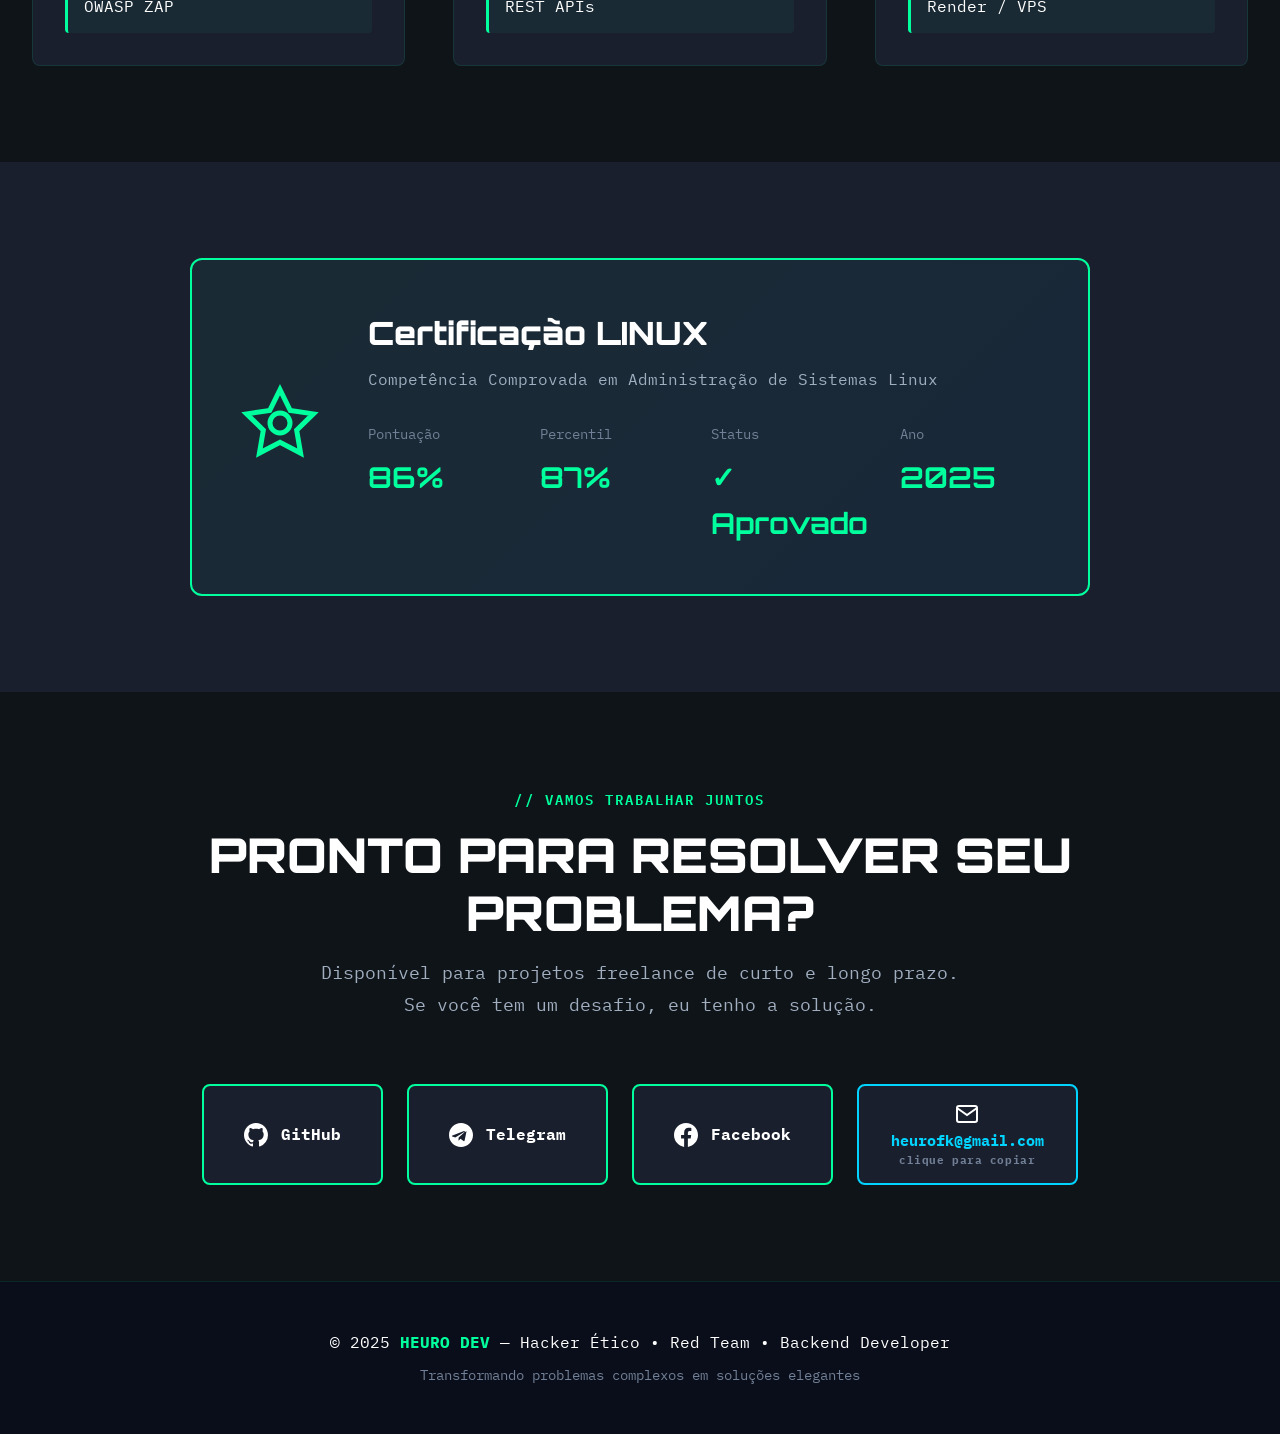
==== commit 6ba011cd: "Update index.html" ====
--- a/index.html
+++ b/index.html
@@ -8,6 +8,280 @@
     <link rel="preconnect" href="https://fonts.googleapis.com">
     <link rel="preconnect" href="https://fonts.gstatic.com" crossorigin>
     <link href="https://fonts.googleapis.com/css2?family=Orbitron:wght@400;500;700;900&family=IBM+Plex+Mono:wght@300;400;500;600&display=swap" rel="stylesheet">
+    <style>
+        /* ===== SERVIÇOS ECOMMERCE ===== */
+        .ecommerce-services {
+            background: var(--bg-primary);
+        }
+
+        .ecommerce-grid {
+            display: grid;
+            grid-template-columns: repeat(auto-fit, minmax(260px, 1fr));
+            gap: 1.5rem;
+        }
+
+        .ecommerce-card {
+            background: var(--bg-tertiary);
+            border: 1px solid var(--border-color);
+            border-radius: 8px;
+            padding: 2rem;
+            transition: var(--transition-base);
+            position: relative;
+            overflow: hidden;
+        }
+
+        .ecommerce-card::before {
+            content: '';
+            position: absolute;
+            top: 0; left: 0;
+            width: 100%; height: 3px;
+            background: linear-gradient(90deg, var(--secondary), var(--primary));
+            transform: scaleX(0);
+            transform-origin: left;
+            transition: var(--transition-base);
+        }
+
+        .ecommerce-card:hover {
+            transform: translateY(-6px);
+            border-color: var(--secondary);
+            box-shadow: 0 20px 40px rgba(255,0,110,0.15);
+        }
+
+        .ecommerce-card:hover::before {
+            transform: scaleX(1);
+        }
+
+        .ecommerce-icon {
+            font-size: 2.5rem;
+            margin-bottom: 1rem;
+        }
+
+        .ecommerce-title {
+            font-family: var(--font-display);
+            font-size: 1.1rem;
+            font-weight: 700;
+            margin-bottom: 0.8rem;
+            color: var(--text-primary);
+        }
+
+        .ecommerce-desc {
+            color: var(--text-secondary);
+            font-size: 0.9rem;
+            line-height: 1.7;
+        }
+
+        /* ===== STOREINSIGHT AI ===== */
+        .storeinsight {
+            background: var(--bg-secondary);
+            position: relative;
+            overflow: hidden;
+        }
+
+        .storeinsight::before {
+            content: '';
+            position: absolute;
+            top: -50%;
+            right: -20%;
+            width: 600px;
+            height: 600px;
+            background: radial-gradient(circle, rgba(255,0,110,0.06), transparent 70%);
+            pointer-events: none;
+        }
+
+        .storeinsight-wrapper {
+            display: grid;
+            grid-template-columns: 1fr 1fr;
+            gap: 4rem;
+            align-items: center;
+        }
+
+        .storeinsight-badge {
+            display: inline-flex;
+            align-items: center;
+            gap: 0.5rem;
+            padding: 0.4rem 1rem;
+            background: rgba(255, 0, 110, 0.1);
+            border: 1px solid var(--secondary);
+            border-radius: 50px;
+            font-size: 0.75rem;
+            font-weight: 600;
+            letter-spacing: 0.1em;
+            color: var(--secondary);
+            margin-bottom: 1.5rem;
+        }
+
+        .storeinsight-title {
+            font-family: var(--font-display);
+            font-size: 2.8rem;
+            font-weight: 900;
+            line-height: 1.1;
+            margin-bottom: 1rem;
+        }
+
+        .storeinsight-title span {
+            background: linear-gradient(135deg, var(--secondary), var(--accent));
+            -webkit-background-clip: text;
+            -webkit-text-fill-color: transparent;
+            background-clip: text;
+        }
+
+        .storeinsight-subtitle {
+            color: var(--text-secondary);
+            font-size: 1.05rem;
+            line-height: 1.8;
+            margin-bottom: 2rem;
+        }
+
+        .storeinsight-features {
+            display: flex;
+            flex-direction: column;
+            gap: 0.8rem;
+        }
+
+        .si-feature {
+            display: flex;
+            align-items: center;
+            gap: 0.8rem;
+            padding: 0.8rem 1.2rem;
+            background: rgba(0, 255, 157, 0.04);
+            border: 1px solid var(--border-color);
+            border-radius: 6px;
+            transition: var(--transition-base);
+        }
+
+        .si-feature:hover {
+            background: rgba(0, 255, 157, 0.08);
+            border-color: var(--primary);
+            transform: translateX(6px);
+        }
+
+        .si-feature-icon {
+            color: var(--primary);
+            font-size: 1.2rem;
+            min-width: 24px;
+        }
+
+        .si-feature-text {
+            color: var(--text-secondary);
+            font-size: 0.95rem;
+        }
+
+        .storeinsight-panel {
+            background: var(--bg-tertiary);
+            border: 2px solid rgba(255, 0, 110, 0.3);
+            border-radius: 12px;
+            padding: 2.5rem;
+            position: relative;
+        }
+
+        .storeinsight-panel::before {
+            content: '// StoreInsight AI';
+            position: absolute;
+            top: -1px;
+            left: 2rem;
+            background: var(--bg-tertiary);
+            color: var(--secondary);
+            font-size: 0.8rem;
+            font-weight: 600;
+            padding: 0 0.5rem;
+            transform: translateY(-50%);
+        }
+
+        .panel-header {
+            display: flex;
+            align-items: center;
+            gap: 1rem;
+            margin-bottom: 2rem;
+            padding-bottom: 1.5rem;
+            border-bottom: 1px solid var(--border-color);
+        }
+
+        .panel-logo {
+            font-family: var(--font-display);
+            font-size: 1.4rem;
+            font-weight: 900;
+            background: linear-gradient(135deg, var(--secondary), var(--accent));
+            -webkit-background-clip: text;
+            -webkit-text-fill-color: transparent;
+            background-clip: text;
+        }
+
+        .panel-status {
+            display: flex;
+            align-items: center;
+            gap: 0.4rem;
+            font-size: 0.75rem;
+            color: var(--primary);
+            margin-left: auto;
+        }
+
+        .panel-status::before {
+            content: '';
+            width: 8px;
+            height: 8px;
+            background: var(--primary);
+            border-radius: 50%;
+            animation: pulse 2s infinite;
+        }
+
+        .audit-items {
+            display: flex;
+            flex-direction: column;
+            gap: 1rem;
+        }
+
+        .audit-item {
+            display: flex;
+            align-items: center;
+            justify-content: space-between;
+            padding: 0.8rem 1rem;
+            background: rgba(0, 255, 157, 0.03);
+            border-radius: 6px;
+            border: 1px solid var(--border-color);
+        }
+
+        .audit-label {
+            display: flex;
+            align-items: center;
+            gap: 0.6rem;
+            font-size: 0.9rem;
+            color: var(--text-secondary);
+        }
+
+        .audit-score {
+            font-family: var(--font-display);
+            font-size: 0.85rem;
+            font-weight: 700;
+            padding: 0.3rem 0.7rem;
+            border-radius: 4px;
+        }
+
+        .score-good { color: var(--primary); background: rgba(0,255,157,0.1); }
+        .score-warn { color: #ffd700; background: rgba(255,215,0,0.1); }
+        .score-bad  { color: var(--secondary); background: rgba(255,0,110,0.1); }
+
+        .panel-footer {
+            margin-top: 1.5rem;
+            padding-top: 1.5rem;
+            border-top: 1px solid var(--border-color);
+            font-size: 0.85rem;
+            color: var(--text-muted);
+            text-align: center;
+        }
+
+        .panel-footer strong {
+            color: var(--primary);
+        }
+
+        @media (max-width: 968px) {
+            .storeinsight-wrapper {
+                grid-template-columns: 1fr;
+            }
+            .storeinsight-title {
+                font-size: 2rem;
+            }
+        }
+    </style>
 </head>
 <body>
    
@@ -49,8 +323,8 @@
                     <span class="title-line">BACKEND DEVELOPER</span>
                 </h1>
                 <p class="hero-subtitle">
-                    Eu não apenas codifico. Eu <span class="highlight">RESOLVO PROBLEMAS</span>.<br>
-                    Segurança ofensiva. APIs escaláveis. Soluções que funcionam.
+                    Eu ajudo lojas online a <span class="highlight">AUMENTAR VENDAS</span><br>
+                    através de automação, chatbots e otimização de conversão.
                 </p>
                 <div class="hero-stats">
                     <div class="stat-item">
@@ -118,9 +392,7 @@
                         <span class="tag">Burp Suite</span>
                         <span class="tag">Nmap</span>
                     </div>
-                    <a href="redteam.html" class="card-link">
-                        VER DETALHES →
-                    </a>
+                    <a href="redteam.html" class="card-link">VER DETALHES →</a>
                 </div>
 
                 <div class="expertise-card">
@@ -144,9 +416,7 @@
                         <span class="tag">PostgreSQL</span>
                         <span class="tag">Docker</span>
                     </div>
-                    <a href="backend.html" class="card-link">
-                        VER DETALHES →
-                    </a>
+                    <a href="backend.html" class="card-link">VER DETALHES →</a>
                 </div>
 
                 <div class="expertise-card">
@@ -166,9 +436,137 @@
                         <span class="tag">Discord.py</span>
                         <span class="tag">REST APIs</span>
                     </div>
-                    <a href="#projects" class="card-link">
-                        VER PROJETOS →
-                    </a>
+                    <a href="#projects" class="card-link">VER PROJETOS →</a>
+                </div>
+            </div>
+        </div>
+    </section>
+
+    <!-- ===== NOVA SEÇÃO: SERVIÇOS E-COMMERCE ===== -->
+    <section class="ecommerce-services" id="servicos">
+        <div class="container">
+            <div class="section-header">
+                <span class="section-tag">// SERVIÇOS</span>
+                <h2 class="section-title">SOLUÇÕES PARA E-COMMERCE</h2>
+                <p class="section-description">
+                    Especializado em aumentar as vendas de lojas online através de tecnologia e automação inteligente.
+                </p>
+            </div>
+            <div class="ecommerce-grid">
+                <div class="ecommerce-card">
+                    <div class="ecommerce-icon">🤖</div>
+                    <h3 class="ecommerce-title">Chatbots para E-commerce</h3>
+                    <p class="ecommerce-desc">
+                        Atendimento automático 24/7, recuperação de clientes inativos e suporte inteligente 
+                        integrado à sua loja online.
+                    </p>
+                </div>
+                <div class="ecommerce-card">
+                    <div class="ecommerce-icon">⚡</div>
+                    <h3 class="ecommerce-title">Automação de Vendas</h3>
+                    <p class="ecommerce-desc">
+                        Fluxos automáticos de follow-up, nutrição de leads e sequências de vendas 
+                        que trabalham enquanto você dorme.
+                    </p>
+                </div>
+                <div class="ecommerce-card">
+                    <div class="ecommerce-icon">📊</div>
+                    <h3 class="ecommerce-title">Auditoria de Conversão</h3>
+                    <p class="ecommerce-desc">
+                        Análise técnica completa da sua loja para identificar gargalos e oportunidades 
+                        de aumento de conversão e receita.
+                    </p>
+                </div>
+                <div class="ecommerce-card">
+                    <div class="ecommerce-icon">💬</div>
+                    <h3 class="ecommerce-title">Integrações WhatsApp</h3>
+                    <p class="ecommerce-desc">
+                        Automações e integrações completas para WhatsApp Business — notificações, 
+                        pedidos, suporte e campanhas automatizadas.
+                    </p>
+                </div>
+            </div>
+        </div>
+    </section>
+
+    <!-- ===== NOVA SEÇÃO: STOREINSIGHT AI ===== -->
+    <section class="storeinsight" id="storeinsight">
+        <div class="container">
+            <div class="storeinsight-wrapper">
+                <div class="storeinsight-info">
+                    <div class="storeinsight-badge">
+                        ⚡ FERRAMENTA EXCLUSIVA
+                    </div>
+                    <h2 class="storeinsight-title">
+                        <span>StoreInsight AI</span>
+                    </h2>
+                    <p class="storeinsight-subtitle">
+                        Ferramenta de auditoria inteligente para lojas online. 
+                        Analisa automaticamente sua loja e gera um relatório completo 
+                        com melhorias para aumentar suas vendas.
+                    </p>
+                    <div class="storeinsight-features">
+                        <div class="si-feature">
+                            <span class="si-feature-icon">🚀</span>
+                            <span class="si-feature-text">Análise de velocidade do site</span>
+                        </div>
+                        <div class="si-feature">
+                            <span class="si-feature-icon">🤖</span>
+                            <span class="si-feature-text">Avaliação de chatbot e atendimento</span>
+                        </div>
+                        <div class="si-feature">
+                            <span class="si-feature-icon">🛒</span>
+                            <span class="si-feature-text">Recuperação de carrinho abandonado</span>
+                        </div>
+                        <div class="si-feature">
+                            <span class="si-feature-icon">🔍</span>
+                            <span class="si-feature-text">Auditoria de SEO e visibilidade</span>
+                        </div>
+                        <div class="si-feature">
+                            <span class="si-feature-icon">⭐</span>
+                            <span class="si-feature-text">Análise de reviews e reputação</span>
+                        </div>
+                        <div class="si-feature">
+                            <span class="si-feature-icon">📈</span>
+                            <span class="si-feature-text">Pixel de conversão e rastreamento</span>
+                        </div>
+                    </div>
+                </div>
+
+                <div class="storeinsight-panel">
+                    <div class="panel-header">
+                        <div class="panel-logo">StoreInsight AI</div>
+                        <div class="panel-status">ANALISANDO</div>
+                    </div>
+                    <div class="audit-items">
+                        <div class="audit-item">
+                            <span class="audit-label">🚀 Velocidade do Site</span>
+                            <span class="audit-score score-warn">68/100</span>
+                        </div>
+                        <div class="audit-item">
+                            <span class="audit-label">🤖 Chatbot</span>
+                            <span class="audit-score score-bad">Não detectado</span>
+                        </div>
+                        <div class="audit-item">
+                            <span class="audit-label">🛒 Carrinho Abandonado</span>
+                            <span class="audit-score score-bad">Sem recuperação</span>
+                        </div>
+                        <div class="audit-item">
+                            <span class="audit-label">🔍 SEO</span>
+                            <span class="audit-score score-warn">Médio</span>
+                        </div>
+                        <div class="audit-item">
+                            <span class="audit-label">⭐ Reviews</span>
+                            <span class="audit-score score-good">Ativo</span>
+                        </div>
+                        <div class="audit-item">
+                            <span class="audit-label">📈 Pixel Conversão</span>
+                            <span class="audit-score score-bad">Não instalado</span>
+                        </div>
+                    </div>
+                    <div class="panel-footer">
+                        Relatório gerado via <strong>StoreInsight AI</strong> — potencial de +35% em conversão
+                    </div>
                 </div>
             </div>
         </div>
@@ -186,9 +584,7 @@
                     <div class="project-image">
                         <img src="project-hlinks.png" alt="H-Links Project">
                         <div class="project-overlay">
-                            <a href="https://h-links.onrender.com/" target="_blank" class="project-link">
-                                VER PROJETO
-                            </a>
+                            <a href="https://h-links.onrender.com/" target="_blank" class="project-link">VER PROJETO</a>
                         </div>
                     </div>
                     <div class="project-info">
@@ -209,9 +605,7 @@
                     <div class="project-image">
                         <img src="project-portfolio.png" alt="Portfolio Project">
                         <div class="project-overlay">
-                            <a href="https://meu-portifolio-z5lh.onrender.com/" target="_blank" class="project-link">
-                                VER PROJETO
-                            </a>
+                            <a href="https://meu-portifolio-z5lh.onrender.com/" target="_blank" class="project-link">VER PROJETO</a>
                         </div>
                     </div>
                     <div class="project-info">
@@ -232,9 +626,7 @@
                     <div class="project-image">
                         <img src="project-loja.png" alt="E-commerce Project">
                         <div class="project-overlay">
-                            <a href="https://loja-1-6k0m.onrender.com/" target="_blank" class="project-link">
-                                VER PROJETO
-                            </a>
+                            <a href="https://loja-1-6k0m.onrender.com/" target="_blank" class="project-link">VER PROJETO</a>
                         </div>
                     </div>
                     <div class="project-info">
@@ -255,9 +647,7 @@
                     <div class="project-image">
                         <img src="project-painel.png" alt="Admin Panel Project">
                         <div class="project-overlay">
-                            <a href="https://painel-ly5m.onrender.com/login" target="_blank" class="project-link">
-                                VER PROJETO
-                            </a>
+                            <a href="https://painel-ly5m.onrender.com/login" target="_blank" class="project-link">VER PROJETO</a>
                         </div>
                     </div>
                     <div class="project-info">
@@ -295,7 +685,6 @@
                         <div class="skill-item">OWASP ZAP</div>
                     </div>
                 </div>
-
                 <div class="skill-category">
                     <h3 class="category-title">Backend Development</h3>
                     <div class="skill-list">
@@ -307,7 +696,6 @@
                         <div class="skill-item">REST APIs</div>
                     </div>
                 </div>
-
                 <div class="skill-category">
                     <h3 class="category-title">DevOps & Tools</h3>
                     <div class="skill-list">
@@ -346,7 +734,7 @@
                         </div>
                         <div class="cert-stat">
                             <span class="cert-label">Status</span>
-                            <span class="cert-value cert-approved"> Aprovado</span>
+                            <span class="cert-value cert-approved">✓ Aprovado</span>
                         </div>
                         <div class="cert-stat">
                             <span class="cert-label">Ano</span>
@@ -358,7 +746,6 @@
         </div>
     </section>
 
-   
     <section class="contact" id="contact">
         <div class="container">
             <div class="section-header">
@@ -376,13 +763,26 @@
                     </svg>
                     <span>GitHub</span>
                 </a>
-             <div class="contact-cta">
-                <a href="https://discord.com/channels/@me/1477992252755284050" target="_blank" class="contact-btn">
+                <a href="https://t.me/HEURODEV" target="_blank" class="contact-btn">
                     <svg width="24" height="24" viewBox="0 0 24 24" fill="currentColor">
-                        <path d="M12 0C5.37 0 0 5.37 0 12c0 5.31 3.435 9.795 8.205 11.385.6.105.825-.255.825-.57 0-.285-.015-1.23-.015-2.235-3.015.555-3.795-.735-4.035-1.41-.135-.345-.72-1.41-1.23-1.695-.42-.225-1.02-.78-.015-.795.945-.015 1.62.87 1.845 1.23 1.08 1.815 2.805 1.305 3.495.99.105-.78.42-1.305.765-1.605-2.67-.3-5.46-1.335-5.46-5.925 0-1.305.465-2.385 1.23-3.225-.12-.3-.54-1.53.12-3.18 0 0 1.005-.315 3.3 1.23.96-.27 1.98-.405 3-.405s2.04.135 3 .405c2.295-1.56 3.3-1.23 3.3-1.23.66 1.65.24 2.88.12 3.18.765.84 1.23 1.905 1.23 3.225 0 4.605-2.805 5.625-5.475 5.925.435.375.81 1.095.81 2.22 0 1.605-.015 2.895-.015 3.3 0 .315.225.69.825.57A12.02 12.02 0 0024 12c0-6.63-5.37-12-12-12z"/>
+                        <path d="M12 0C5.373 0 0 5.373 0 12s5.373 12 12 12 12-5.373 12-12S18.627 0 12 0zm5.562 8.247l-1.97 9.289c-.145.658-.537.818-1.084.508l-3-2.21-1.447 1.394c-.16.16-.295.295-.605.295l.213-3.053 5.56-5.023c.242-.213-.054-.333-.373-.12L6.26 14.4l-2.95-.924c-.64-.203-.654-.64.136-.954l11.57-4.461c.537-.194 1.006.131.547 1.186z"/>
                     </svg>
-                    <span>Discord</span>
+                    <span>Telegram</span>
                 </a>
+                <a href="https://www.facebook.com/profile.php?id=61559349458783" target="_blank" class="contact-btn">
+                    <svg width="24" height="24" viewBox="0 0 24 24" fill="currentColor">
+                        <path d="M24 12.073c0-6.627-5.373-12-12-12s-12 5.373-12 12c0 5.99 4.388 10.954 10.125 11.854v-8.385H7.078v-3.47h3.047V9.43c0-3.007 1.792-4.669 4.533-4.669 1.312 0 2.686.235 2.686.235v2.953H15.83c-1.491 0-1.956.925-1.956 1.874v2.25h3.328l-.532 3.47h-2.796v8.385C19.612 23.027 24 18.062 24 12.073z"/>
+                    </svg>
+                    <span>Facebook</span>
+                </a>
+                <button class="contact-btn email-copy-btn" onclick="copyEmail(this)" title="Clique para copiar o email">
+                    <svg width="24" height="24" viewBox="0 0 24 24" fill="none" stroke="currentColor" stroke-width="2">
+                        <path d="M4 4h16c1.1 0 2 .9 2 2v12c0 1.1-.9 2-2 2H4c-1.1 0-2-.9-2-2V6c0-1.1.9-2 2-2z"/>
+                        <polyline points="22,6 12,13 2,6"/>
+                    </svg>
+                    <span class="email-btn-text">heurofk@gmail.com</span>
+                    <span class="email-copy-label">clique para copiar</span>
+                </button>
             </div>
         </div>
     </section>
@@ -399,6 +799,926 @@
             </div>
         </div>
     </footer>
+
+    <style>
+        .email-copy-btn {
+            background: var(--bg-tertiary);
+            border: 2px solid var(--accent);
+            color: var(--text-primary);
+            cursor: pointer;
+            font-family: var(--font-body);
+            font-size: 0.9rem;
+            position: relative;
+            flex-direction: column;
+            gap: 0.2rem;
+            padding: 1rem 2rem;
+        }
+        .email-copy-btn:hover {
+            background: rgba(0, 212, 255, 0.1);
+            color: var(--accent);
+            transform: translateY(-4px);
+            box-shadow: 0 10px 30px rgba(0, 212, 255, 0.2);
+        }
+        .email-btn-text {
+            font-size: 0.95rem;
+            font-weight: 700;
+            color: var(--accent);
+        }
+        .email-copy-label {
+            font-size: 0.7rem;
+            color: var(--text-muted);
+            letter-spacing: 0.05em;
+        }
+        .email-copy-btn.copied {
+            border-color: var(--primary);
+            background: rgba(0, 255, 157, 0.1);
+        }
+        .email-copy-btn.copied .email-btn-text {
+            color: var(--primary);
+        }
+        .email-copy-btn.copied .email-copy-label {
+            color: var(--primary);
+        }
+    </style>
+
+    <script>
+        function copyEmail(btn) {
+            const email = 'heurofk@gmail.com';
+            navigator.clipboard.writeText(email).then(() => {
+                const label = btn.querySelector('.email-copy-label');
+                const text = btn.querySelector('.email-btn-text');
+                btn.classList.add('copied');
+                label.textContent = '✓ copiado!';
+                setTimeout(() => {
+                    btn.classList.remove('copied');
+                    label.textContent = 'clique para copiar';
+                }, 2500);
+            });
+        }
+    </script>
+
+    <script src="security.js"></script>
+    <script src="script.js"></script>
+</body>
+</html><!DOCTYPE html>
+<html lang="pt-BR">
+<head>
+    <meta charset="UTF-8">
+    <meta name="viewport" content="width=device-width, initial-scale=1.0">
+    <title>Heuro - Hacker Ético | Red Team | Backend Developer</title>
+    <link rel="stylesheet" href="styles.css">
+    <link rel="preconnect" href="https://fonts.googleapis.com">
+    <link rel="preconnect" href="https://fonts.gstatic.com" crossorigin>
+    <link href="https://fonts.googleapis.com/css2?family=Orbitron:wght@400;500;700;900&family=IBM+Plex+Mono:wght@300;400;500;600&display=swap" rel="stylesheet">
+    <style>
+        /* ===== SERVIÇOS ECOMMERCE ===== */
+        .ecommerce-services {
+            background: var(--bg-primary);
+        }
+
+        .ecommerce-grid {
+            display: grid;
+            grid-template-columns: repeat(auto-fit, minmax(260px, 1fr));
+            gap: 1.5rem;
+        }
+
+        .ecommerce-card {
+            background: var(--bg-tertiary);
+            border: 1px solid var(--border-color);
+            border-radius: 8px;
+            padding: 2rem;
+            transition: var(--transition-base);
+            position: relative;
+            overflow: hidden;
+        }
+
+        .ecommerce-card::before {
+            content: '';
+            position: absolute;
+            top: 0; left: 0;
+            width: 100%; height: 3px;
+            background: linear-gradient(90deg, var(--secondary), var(--primary));
+            transform: scaleX(0);
+            transform-origin: left;
+            transition: var(--transition-base);
+        }
+
+        .ecommerce-card:hover {
+            transform: translateY(-6px);
+            border-color: var(--secondary);
+            box-shadow: 0 20px 40px rgba(255,0,110,0.15);
+        }
+
+        .ecommerce-card:hover::before {
+            transform: scaleX(1);
+        }
+
+        .ecommerce-icon {
+            font-size: 2.5rem;
+            margin-bottom: 1rem;
+        }
+
+        .ecommerce-title {
+            font-family: var(--font-display);
+            font-size: 1.1rem;
+            font-weight: 700;
+            margin-bottom: 0.8rem;
+            color: var(--text-primary);
+        }
+
+        .ecommerce-desc {
+            color: var(--text-secondary);
+            font-size: 0.9rem;
+            line-height: 1.7;
+        }
+
+        /* ===== STOREINSIGHT AI ===== */
+        .storeinsight {
+            background: var(--bg-secondary);
+            position: relative;
+            overflow: hidden;
+        }
+
+        .storeinsight::before {
+            content: '';
+            position: absolute;
+            top: -50%;
+            right: -20%;
+            width: 600px;
+            height: 600px;
+            background: radial-gradient(circle, rgba(255,0,110,0.06), transparent 70%);
+            pointer-events: none;
+        }
+
+        .storeinsight-wrapper {
+            display: grid;
+            grid-template-columns: 1fr 1fr;
+            gap: 4rem;
+            align-items: center;
+        }
+
+        .storeinsight-badge {
+            display: inline-flex;
+            align-items: center;
+            gap: 0.5rem;
+            padding: 0.4rem 1rem;
+            background: rgba(255, 0, 110, 0.1);
+            border: 1px solid var(--secondary);
+            border-radius: 50px;
+            font-size: 0.75rem;
+            font-weight: 600;
+            letter-spacing: 0.1em;
+            color: var(--secondary);
+            margin-bottom: 1.5rem;
+        }
+
+        .storeinsight-title {
+            font-family: var(--font-display);
+            font-size: 2.8rem;
+            font-weight: 900;
+            line-height: 1.1;
+            margin-bottom: 1rem;
+        }
+
+        .storeinsight-title span {
+            background: linear-gradient(135deg, var(--secondary), var(--accent));
+            -webkit-background-clip: text;
+            -webkit-text-fill-color: transparent;
+            background-clip: text;
+        }
+
+        .storeinsight-subtitle {
+            color: var(--text-secondary);
+            font-size: 1.05rem;
+            line-height: 1.8;
+            margin-bottom: 2rem;
+        }
+
+        .storeinsight-features {
+            display: flex;
+            flex-direction: column;
+            gap: 0.8rem;
+        }
+
+        .si-feature {
+            display: flex;
+            align-items: center;
+            gap: 0.8rem;
+            padding: 0.8rem 1.2rem;
+            background: rgba(0, 255, 157, 0.04);
+            border: 1px solid var(--border-color);
+            border-radius: 6px;
+            transition: var(--transition-base);
+        }
+
+        .si-feature:hover {
+            background: rgba(0, 255, 157, 0.08);
+            border-color: var(--primary);
+            transform: translateX(6px);
+        }
+
+        .si-feature-icon {
+            color: var(--primary);
+            font-size: 1.2rem;
+            min-width: 24px;
+        }
+
+        .si-feature-text {
+            color: var(--text-secondary);
+            font-size: 0.95rem;
+        }
+
+        .storeinsight-panel {
+            background: var(--bg-tertiary);
+            border: 2px solid rgba(255, 0, 110, 0.3);
+            border-radius: 12px;
+            padding: 2.5rem;
+            position: relative;
+        }
+
+        .storeinsight-panel::before {
+            content: '// StoreInsight AI';
+            position: absolute;
+            top: -1px;
+            left: 2rem;
+            background: var(--bg-tertiary);
+            color: var(--secondary);
+            font-size: 0.8rem;
+            font-weight: 600;
+            padding: 0 0.5rem;
+            transform: translateY(-50%);
+        }
+
+        .panel-header {
+            display: flex;
+            align-items: center;
+            gap: 1rem;
+            margin-bottom: 2rem;
+            padding-bottom: 1.5rem;
+            border-bottom: 1px solid var(--border-color);
+        }
+
+        .panel-logo {
+            font-family: var(--font-display);
+            font-size: 1.4rem;
+            font-weight: 900;
+            background: linear-gradient(135deg, var(--secondary), var(--accent));
+            -webkit-background-clip: text;
+            -webkit-text-fill-color: transparent;
+            background-clip: text;
+        }
+
+        .panel-status {
+            display: flex;
+            align-items: center;
+            gap: 0.4rem;
+            font-size: 0.75rem;
+            color: var(--primary);
+            margin-left: auto;
+        }
+
+        .panel-status::before {
+            content: '';
+            width: 8px;
+            height: 8px;
+            background: var(--primary);
+            border-radius: 50%;
+            animation: pulse 2s infinite;
+        }
+
+        .audit-items {
+            display: flex;
+            flex-direction: column;
+            gap: 1rem;
+        }
+
+        .audit-item {
+            display: flex;
+            align-items: center;
+            justify-content: space-between;
+            padding: 0.8rem 1rem;
+            background: rgba(0, 255, 157, 0.03);
+            border-radius: 6px;
+            border: 1px solid var(--border-color);
+        }
+
+        .audit-label {
+            display: flex;
+            align-items: center;
+            gap: 0.6rem;
+            font-size: 0.9rem;
+            color: var(--text-secondary);
+        }
+
+        .audit-score {
+            font-family: var(--font-display);
+            font-size: 0.85rem;
+            font-weight: 700;
+            padding: 0.3rem 0.7rem;
+            border-radius: 4px;
+        }
+
+        .score-good { color: var(--primary); background: rgba(0,255,157,0.1); }
+        .score-warn { color: #ffd700; background: rgba(255,215,0,0.1); }
+        .score-bad  { color: var(--secondary); background: rgba(255,0,110,0.1); }
+
+        .panel-footer {
+            margin-top: 1.5rem;
+            padding-top: 1.5rem;
+            border-top: 1px solid var(--border-color);
+            font-size: 0.85rem;
+            color: var(--text-muted);
+            text-align: center;
+        }
+
+        .panel-footer strong {
+            color: var(--primary);
+        }
+
+        @media (max-width: 968px) {
+            .storeinsight-wrapper {
+                grid-template-columns: 1fr;
+            }
+            .storeinsight-title {
+                font-size: 2rem;
+            }
+        }
+    </style>
+</head>
+<body>
+   
+    <canvas id="matrix-canvas"></canvas>
+
+    
+    <nav class="navbar">
+        <div class="nav-container">
+            <div class="nav-logo">
+                <span class="logo-bracket">[</span>
+                <span class="logo-text">HEURO DEV</span>
+                <span class="logo-bracket">]</span>
+            </div>
+            <div class="nav-links">
+                <a href="index.html" class="nav-link active">HOME</a>
+                <a href="redteam.html" class="nav-link">RED TEAM</a>
+                <a href="backend.html" class="nav-link">BACKEND</a>
+                <a href="#contact" class="nav-link nav-cta">CONTATO</a>
+            </div>
+            <div class="nav-toggle">
+                <span></span>
+                <span></span>
+                <span></span>
+            </div>
+        </div>
+    </nav>
+
+   
+    <section class="hero">
+        <div class="hero-container">
+            <div class="hero-content">
+                <div class="hero-badge">
+                    <span class="badge-pulse"></span>
+                    DISPONÍVEL PARA PROJETOS
+                </div>
+                <h1 class="hero-title">
+                    <span class="title-line">HACKER ÉTICO</span>
+                    <span class="title-line title-gradient">RED TEAM</span>
+                    <span class="title-line">BACKEND DEVELOPER</span>
+                </h1>
+                <p class="hero-subtitle">
+                    Eu ajudo lojas online a <span class="highlight">AUMENTAR VENDAS</span><br>
+                    através de automação, chatbots e otimização de conversão.
+                </p>
+                <div class="hero-stats">
+                    <div class="stat-item">
+                        <span class="stat-number">86%</span>
+                        <span class="stat-label">Linux Certified</span>
+                    </div>
+                    <div class="stat-item">
+                        <span class="stat-number">5+</span>
+                        <span class="stat-label">Projetos Ativos</span>
+                    </div>
+                    <div class="stat-item">
+                        <span class="stat-number">100%</span>
+                        <span class="stat-label">Comprometimento</span>
+                    </div>
+                </div>
+                <div class="hero-cta">
+                    <a href="#projects" class="btn btn-primary">
+                        <span>VER PROJETOS</span>
+                        <svg width="20" height="20" viewBox="0 0 20 20" fill="none">
+                            <path d="M4 10H16M16 10L11 5M16 10L11 15" stroke="currentColor" stroke-width="2" stroke-linecap="round" stroke-linejoin="round"/>
+                        </svg>
+                    </a>
+                    <a href="#contact" class="btn btn-secondary">
+                        <span>ENTRAR EM CONTATO</span>
+                    </a>
+                </div>
+            </div>
+            <div class="hero-image">
+                <div class="image-glow"></div>
+                <img src="hero-avatar.png" alt="Heuro Avatar" class="avatar-img">
+                <div class="avatar-ring"></div>
+                <div class="avatar-ring-2"></div>
+            </div>
+        </div>
+        <div class="hero-scroll">
+            <span>SCROLL</span>
+            <div class="scroll-line"></div>
+        </div>
+    </section>
+
+    
+    <section class="expertise" id="expertise">
+        <div class="container">
+            <div class="section-header">
+                <span class="section-tag">// ÁREAS DE ATUAÇÃO</span>
+                <h2 class="section-title">O QUE EU FAÇO</h2>
+            </div>
+            <div class="expertise-grid">
+                <div class="expertise-card">
+                    <div class="card-icon">
+                        <svg width="48" height="48" viewBox="0 0 24 24" fill="none" stroke="currentColor" stroke-width="2">
+                            <path d="M12 2L2 7L12 12L22 7L12 2Z"/>
+                            <path d="M2 17L12 22L22 17"/>
+                            <path d="M2 12L12 17L22 12"/>
+                        </svg>
+                    </div>
+                    <h3 class="card-title">RED TEAM & PENTESTING</h3>
+                    <p class="card-description">
+                        Testes de intrusão, análise de vulnerabilidades, exploração ética de sistemas. 
+                        Penso como um atacante para defender como um especialista.
+                    </p>
+                    <div class="card-tags">
+                        <span class="tag">Kali Linux</span>
+                        <span class="tag">Metasploit</span>
+                        <span class="tag">Burp Suite</span>
+                        <span class="tag">Nmap</span>
+                    </div>
+                    <a href="redteam.html" class="card-link">VER DETALHES →</a>
+                </div>
+
+                <div class="expertise-card">
+                    <div class="card-icon">
+                        <svg width="48" height="48" viewBox="0 0 24 24" fill="none" stroke="currentColor" stroke-width="2">
+                            <rect x="2" y="3" width="20" height="14" rx="2"/>
+                            <path d="M8 21H16"/>
+                            <path d="M12 17V21"/>
+                            <path d="M7 7H7.01"/>
+                            <path d="M11 7H17"/>
+                        </svg>
+                    </div>
+                    <h3 class="card-title">BACKEND DEVELOPMENT</h3>
+                    <p class="card-description">
+                        APIs REST robustas com FastAPI, arquitetura limpa, microsserviços escaláveis. 
+                        Código que performa e que é fácil de manter.
+                    </p>
+                    <div class="card-tags">
+                        <span class="tag">FastAPI</span>
+                        <span class="tag">Python</span>
+                        <span class="tag">PostgreSQL</span>
+                        <span class="tag">Docker</span>
+                    </div>
+                    <a href="backend.html" class="card-link">VER DETALHES →</a>
+                </div>
+
+                <div class="expertise-card">
+                    <div class="card-icon">
+                        <svg width="48" height="48" viewBox="0 0 24 24" fill="none" stroke="currentColor" stroke-width="2">
+                            <path d="M14.7 6.3a1 1 0 0 0 0 1.4l1.6 1.6a1 1 0 0 0 1.4 0l3.77-3.77a6 6 0 0 1-7.94 7.94l-6.91 6.91a2.12 2.12 0 0 1-3-3l6.91-6.91a6 6 0 0 1 7.94-7.94l-3.76 3.76z"/>
+                        </svg>
+                    </div>
+                    <h3 class="card-title">AUTOMAÇÃO & BOTS</h3>
+                    <p class="card-description">
+                        Bots inteligentes para Telegram e Discord, automação de tarefas repetitivas, 
+                        scraping e integração de APIs. Eficiência automatizada.
+                    </p>
+                    <div class="card-tags">
+                        <span class="tag">Python</span>
+                        <span class="tag">Telegram Bot</span>
+                        <span class="tag">Discord.py</span>
+                        <span class="tag">REST APIs</span>
+                    </div>
+                    <a href="#projects" class="card-link">VER PROJETOS →</a>
+                </div>
+            </div>
+        </div>
+    </section>
+
+    <!-- ===== NOVA SEÇÃO: SERVIÇOS E-COMMERCE ===== -->
+    <section class="ecommerce-services" id="servicos">
+        <div class="container">
+            <div class="section-header">
+                <span class="section-tag">// SERVIÇOS</span>
+                <h2 class="section-title">SOLUÇÕES PARA E-COMMERCE</h2>
+                <p class="section-description">
+                    Especializado em aumentar as vendas de lojas online através de tecnologia e automação inteligente.
+                </p>
+            </div>
+            <div class="ecommerce-grid">
+                <div class="ecommerce-card">
+                    <div class="ecommerce-icon">🤖</div>
+                    <h3 class="ecommerce-title">Chatbots para E-commerce</h3>
+                    <p class="ecommerce-desc">
+                        Atendimento automático 24/7, recuperação de clientes inativos e suporte inteligente 
+                        integrado à sua loja online.
+                    </p>
+                </div>
+                <div class="ecommerce-card">
+                    <div class="ecommerce-icon">⚡</div>
+                    <h3 class="ecommerce-title">Automação de Vendas</h3>
+                    <p class="ecommerce-desc">
+                        Fluxos automáticos de follow-up, nutrição de leads e sequências de vendas 
+                        que trabalham enquanto você dorme.
+                    </p>
+                </div>
+                <div class="ecommerce-card">
+                    <div class="ecommerce-icon">📊</div>
+                    <h3 class="ecommerce-title">Auditoria de Conversão</h3>
+                    <p class="ecommerce-desc">
+                        Análise técnica completa da sua loja para identificar gargalos e oportunidades 
+                        de aumento de conversão e receita.
+                    </p>
+                </div>
+                <div class="ecommerce-card">
+                    <div class="ecommerce-icon">💬</div>
+                    <h3 class="ecommerce-title">Integrações WhatsApp</h3>
+                    <p class="ecommerce-desc">
+                        Automações e integrações completas para WhatsApp Business — notificações, 
+                        pedidos, suporte e campanhas automatizadas.
+                    </p>
+                </div>
+            </div>
+        </div>
+    </section>
+
+    <!-- ===== NOVA SEÇÃO: STOREINSIGHT AI ===== -->
+    <section class="storeinsight" id="storeinsight">
+        <div class="container">
+            <div class="storeinsight-wrapper">
+                <div class="storeinsight-info">
+                    <div class="storeinsight-badge">
+                        ⚡ FERRAMENTA EXCLUSIVA
+                    </div>
+                    <h2 class="storeinsight-title">
+                        <span>StoreInsight AI</span>
+                    </h2>
+                    <p class="storeinsight-subtitle">
+                        Ferramenta de auditoria inteligente para lojas online. 
+                        Analisa automaticamente sua loja e gera um relatório completo 
+                        com melhorias para aumentar suas vendas.
+                    </p>
+                    <div class="storeinsight-features">
+                        <div class="si-feature">
+                            <span class="si-feature-icon">🚀</span>
+                            <span class="si-feature-text">Análise de velocidade do site</span>
+                        </div>
+                        <div class="si-feature">
+                            <span class="si-feature-icon">🤖</span>
+                            <span class="si-feature-text">Avaliação de chatbot e atendimento</span>
+                        </div>
+                        <div class="si-feature">
+                            <span class="si-feature-icon">🛒</span>
+                            <span class="si-feature-text">Recuperação de carrinho abandonado</span>
+                        </div>
+                        <div class="si-feature">
+                            <span class="si-feature-icon">🔍</span>
+                            <span class="si-feature-text">Auditoria de SEO e visibilidade</span>
+                        </div>
+                        <div class="si-feature">
+                            <span class="si-feature-icon">⭐</span>
+                            <span class="si-feature-text">Análise de reviews e reputação</span>
+                        </div>
+                        <div class="si-feature">
+                            <span class="si-feature-icon">📈</span>
+                            <span class="si-feature-text">Pixel de conversão e rastreamento</span>
+                        </div>
+                    </div>
+                </div>
+
+                <div class="storeinsight-panel">
+                    <div class="panel-header">
+                        <div class="panel-logo">StoreInsight AI</div>
+                        <div class="panel-status">ANALISANDO</div>
+                    </div>
+                    <div class="audit-items">
+                        <div class="audit-item">
+                            <span class="audit-label">🚀 Velocidade do Site</span>
+                            <span class="audit-score score-warn">68/100</span>
+                        </div>
+                        <div class="audit-item">
+                            <span class="audit-label">🤖 Chatbot</span>
+                            <span class="audit-score score-bad">Não detectado</span>
+                        </div>
+                        <div class="audit-item">
+                            <span class="audit-label">🛒 Carrinho Abandonado</span>
+                            <span class="audit-score score-bad">Sem recuperação</span>
+                        </div>
+                        <div class="audit-item">
+                            <span class="audit-label">🔍 SEO</span>
+                            <span class="audit-score score-warn">Médio</span>
+                        </div>
+                        <div class="audit-item">
+                            <span class="audit-label">⭐ Reviews</span>
+                            <span class="audit-score score-good">Ativo</span>
+                        </div>
+                        <div class="audit-item">
+                            <span class="audit-label">📈 Pixel Conversão</span>
+                            <span class="audit-score score-bad">Não instalado</span>
+                        </div>
+                    </div>
+                    <div class="panel-footer">
+                        Relatório gerado via <strong>StoreInsight AI</strong> — potencial de +35% em conversão
+                    </div>
+                </div>
+            </div>
+        </div>
+    </section>
+
+    
+    <section class="projects" id="projects">
+        <div class="container">
+            <div class="section-header">
+                <span class="section-tag">// PORTFOLIO</span>
+                <h2 class="section-title">PROJETOS QUE RESOLVEM PROBLEMAS REAIS</h2>
+            </div>
+            <div class="projects-grid">
+                <div class="project-card">
+                    <div class="project-image">
+                        <img src="project-hlinks.png" alt="H-Links Project">
+                        <div class="project-overlay">
+                            <a href="https://h-links.onrender.com/" target="_blank" class="project-link">VER PROJETO</a>
+                        </div>
+                    </div>
+                    <div class="project-info">
+                        <h3 class="project-title">H-Links - URL Shortener</h3>
+                        <p class="project-description">
+                            Encurtador de URLs profissional com rastreamento de cliques, 
+                            análise de dados e painel administrativo. Clean, rápido e escalável.
+                        </p>
+                        <div class="project-tags">
+                            <span class="tag">Flask</span>
+                            <span class="tag">SQLite</span>
+                            <span class="tag">REST API</span>
+                        </div>
+                    </div>
+                </div>
+
+                <div class="project-card">
+                    <div class="project-image">
+                        <img src="project-portfolio.png" alt="Portfolio Project">
+                        <div class="project-overlay">
+                            <a href="https://meu-portifolio-z5lh.onrender.com/" target="_blank" class="project-link">VER PROJETO</a>
+                        </div>
+                    </div>
+                    <div class="project-info">
+                        <h3 class="project-title">Portfolio Dinâmico</h3>
+                        <p class="project-description">
+                            Site pessoal responsivo com seções interativas, 
+                            animações suaves e design moderno. Primeira impressão que importa.
+                        </p>
+                        <div class="project-tags">
+                            <span class="tag">HTML/CSS</span>
+                            <span class="tag">JavaScript</span>
+                            <span class="tag">Flask</span>
+                        </div>
+                    </div>
+                </div>
+
+                <div class="project-card">
+                    <div class="project-image">
+                        <img src="project-loja.png" alt="E-commerce Project">
+                        <div class="project-overlay">
+                            <a href="https://loja-1-6k0m.onrender.com/" target="_blank" class="project-link">VER PROJETO</a>
+                        </div>
+                    </div>
+                    <div class="project-info">
+                        <h3 class="project-title">E-commerce Platform</h3>
+                        <p class="project-description">
+                            Loja online completa com carrinho, checkout, gerenciamento de produtos 
+                            e sistema de pagamentos. Pronto para escalar.
+                        </p>
+                        <div class="project-tags">
+                            <span class="tag">Flask</span>
+                            <span class="tag">SQLite</span>
+                            <span class="tag">Payment API</span>
+                        </div>
+                    </div>
+                </div>
+
+                <div class="project-card">
+                    <div class="project-image">
+                        <img src="project-painel.png" alt="Admin Panel Project">
+                        <div class="project-overlay">
+                            <a href="https://painel-ly5m.onrender.com/login" target="_blank" class="project-link">VER PROJETO</a>
+                        </div>
+                    </div>
+                    <div class="project-info">
+                        <h3 class="project-title">Admin Dashboard</h3>
+                        <p class="project-description">
+                            Painel administrativo completo com autenticação segura, 
+                            gerenciamento de usuários, relatórios e visualização de dados.
+                        </p>
+                        <div class="project-tags">
+                            <span class="tag">Flask</span>
+                            <span class="tag">Auth System</span>
+                            <span class="tag">Dashboard</span>
+                        </div>
+                    </div>
+                </div>
+            </div>
+        </div>
+    </section>
+
+    <section class="skills">
+        <div class="container">
+            <div class="section-header">
+                <span class="section-tag">// STACK TECNOLÓGICO</span>
+                <h2 class="section-title">FERRAMENTAS & TECNOLOGIAS</h2>
+            </div>
+            <div class="skills-categories">
+                <div class="skill-category">
+                    <h3 class="category-title">Security & Red Team</h3>
+                    <div class="skill-list">
+                        <div class="skill-item">Kali Linux</div>
+                        <div class="skill-item">Metasploit Framework</div>
+                        <div class="skill-item">Burp Suite</div>
+                        <div class="skill-item">Nmap / Nessus</div>
+                        <div class="skill-item">Wireshark</div>
+                        <div class="skill-item">OWASP ZAP</div>
+                    </div>
+                </div>
+                <div class="skill-category">
+                    <h3 class="category-title">Backend Development</h3>
+                    <div class="skill-list">
+                        <div class="skill-item">Python / FastAPI</div>
+                        <div class="skill-item">Flask</div>
+                        <div class="skill-item">PostgreSQL / MySQL</div>
+                        <div class="skill-item">Redis</div>
+                        <div class="skill-item">SQLAlchemy</div>
+                        <div class="skill-item">REST APIs</div>
+                    </div>
+                </div>
+                <div class="skill-category">
+                    <h3 class="category-title">DevOps & Tools</h3>
+                    <div class="skill-list">
+                        <div class="skill-item">Docker</div>
+                        <div class="skill-item">Git / GitHub</div>
+                        <div class="skill-item">Linux Administration</div>
+                        <div class="skill-item">Nginx</div>
+                        <div class="skill-item">CI/CD</div>
+                        <div class="skill-item">Render / VPS</div>
+                    </div>
+                </div>
+            </div>
+        </div>
+    </section>
+
+    <section class="certification">
+        <div class="container">
+            <div class="cert-card">
+                <div class="cert-badge">
+                    <svg width="80" height="80" viewBox="0 0 24 24" fill="none" stroke="currentColor" stroke-width="1.5">
+                        <path d="M12 15a3 3 0 100-6 3 3 0 000 6z"/>
+                        <path d="M12 2l3.09 6.26L22 9.27l-5 4.87 1.18 6.88L12 17.77l-6.18 3.25L7 14.14 2 9.27l6.91-1.01L12 2z"/>
+                    </svg>
+                </div>
+                <div class="cert-info">
+                    <h3 class="cert-title">Certificação LINUX</h3>
+                    <p class="cert-subtitle">Competência Comprovada em Administração de Sistemas Linux</p>
+                    <div class="cert-stats">
+                        <div class="cert-stat">
+                            <span class="cert-label">Pontuação</span>
+                            <span class="cert-value">86%</span>
+                        </div>
+                        <div class="cert-stat">
+                            <span class="cert-label">Percentil</span>
+                            <span class="cert-value">87%</span>
+                        </div>
+                        <div class="cert-stat">
+                            <span class="cert-label">Status</span>
+                            <span class="cert-value cert-approved">✓ Aprovado</span>
+                        </div>
+                        <div class="cert-stat">
+                            <span class="cert-label">Ano</span>
+                            <span class="cert-value">2025</span>
+                        </div>
+                    </div>
+                </div>
+            </div>
+        </div>
+    </section>
+
+    <section class="contact" id="contact">
+        <div class="container">
+            <div class="section-header">
+                <span class="section-tag">// VAMOS TRABALHAR JUNTOS</span>
+                <h2 class="section-title">PRONTO PARA RESOLVER SEU PROBLEMA?</h2>
+                <p class="section-description">
+                    Disponível para projetos freelance de curto e longo prazo.<br>
+                    Se você tem um desafio, eu tenho a solução.
+                </p>
+            </div>
+            <div class="contact-cta">
+                <a href="https://github.com/heuro12" target="_blank" class="contact-btn">
+                    <svg width="24" height="24" viewBox="0 0 24 24" fill="currentColor">
+                        <path d="M12 0C5.37 0 0 5.37 0 12c0 5.31 3.435 9.795 8.205 11.385.6.105.825-.255.825-.57 0-.285-.015-1.23-.015-2.235-3.015.555-3.795-.735-4.035-1.41-.135-.345-.72-1.41-1.23-1.695-.42-.225-1.02-.78-.015-.795.945-.015 1.62.87 1.845 1.23 1.08 1.815 2.805 1.305 3.495.99.105-.78.42-1.305.765-1.605-2.67-.3-5.46-1.335-5.46-5.925 0-1.305.465-2.385 1.23-3.225-.12-.3-.54-1.53.12-3.18 0 0 1.005-.315 3.3 1.23.96-.27 1.98-.405 3-.405s2.04.135 3 .405c2.295-1.56 3.3-1.23 3.3-1.23.66 1.65.24 2.88.12 3.18.765.84 1.23 1.905 1.23 3.225 0 4.605-2.805 5.625-5.475 5.925.435.375.81 1.095.81 2.22 0 1.605-.015 2.895-.015 3.3 0 .315.225.69.825.57A12.02 12.02 0 0024 12c0-6.63-5.37-12-12-12z"/>
+                    </svg>
+                    <span>GitHub</span>
+                </a>
+                <a href="https://t.me/HEURODEV" target="_blank" class="contact-btn">
+                    <svg width="24" height="24" viewBox="0 0 24 24" fill="currentColor">
+                        <path d="M12 0C5.373 0 0 5.373 0 12s5.373 12 12 12 12-5.373 12-12S18.627 0 12 0zm5.562 8.247l-1.97 9.289c-.145.658-.537.818-1.084.508l-3-2.21-1.447 1.394c-.16.16-.295.295-.605.295l.213-3.053 5.56-5.023c.242-.213-.054-.333-.373-.12L6.26 14.4l-2.95-.924c-.64-.203-.654-.64.136-.954l11.57-4.461c.537-.194 1.006.131.547 1.186z"/>
+                    </svg>
+                    <span>Telegram</span>
+                </a>
+                <a href="https://www.facebook.com/profile.php?id=61559349458783" target="_blank" class="contact-btn">
+                    <svg width="24" height="24" viewBox="0 0 24 24" fill="currentColor">
+                        <path d="M24 12.073c0-6.627-5.373-12-12-12s-12 5.373-12 12c0 5.99 4.388 10.954 10.125 11.854v-8.385H7.078v-3.47h3.047V9.43c0-3.007 1.792-4.669 4.533-4.669 1.312 0 2.686.235 2.686.235v2.953H15.83c-1.491 0-1.956.925-1.956 1.874v2.25h3.328l-.532 3.47h-2.796v8.385C19.612 23.027 24 18.062 24 12.073z"/>
+                    </svg>
+                    <span>Facebook</span>
+                </a>
+                <button class="contact-btn email-copy-btn" onclick="copyEmail(this)" title="Clique para copiar o email">
+                    <svg width="24" height="24" viewBox="0 0 24 24" fill="none" stroke="currentColor" stroke-width="2">
+                        <path d="M4 4h16c1.1 0 2 .9 2 2v12c0 1.1-.9 2-2 2H4c-1.1 0-2-.9-2-2V6c0-1.1.9-2 2-2z"/>
+                        <polyline points="22,6 12,13 2,6"/>
+                    </svg>
+                    <span class="email-btn-text">heurofk@gmail.com</span>
+                    <span class="email-copy-label">clique para copiar</span>
+                </button>
+            </div>
+        </div>
+    </section>
+
+    <footer class="footer">
+        <div class="container">
+            <div class="footer-content">
+                <p class="footer-text">
+                    © 2025 <span class="highlight">HEURO DEV</span> — Hacker Ético • Red Team • Backend Developer
+                </p>
+                <p class="footer-subtext">
+                    Transformando problemas complexos em soluções elegantes
+                </p>
+            </div>
+        </div>
+    </footer>
+
+    <style>
+        .email-copy-btn {
+            background: var(--bg-tertiary);
+            border: 2px solid var(--accent);
+            color: var(--text-primary);
+            cursor: pointer;
+            font-family: var(--font-body);
+            font-size: 0.9rem;
+            position: relative;
+            flex-direction: column;
+            gap: 0.2rem;
+            padding: 1rem 2rem;
+        }
+        .email-copy-btn:hover {
+            background: rgba(0, 212, 255, 0.1);
+            color: var(--accent);
+            transform: translateY(-4px);
+            box-shadow: 0 10px 30px rgba(0, 212, 255, 0.2);
+        }
+        .email-btn-text {
+            font-size: 0.95rem;
+            font-weight: 700;
+            color: var(--accent);
+        }
+        .email-copy-label {
+            font-size: 0.7rem;
+            color: var(--text-muted);
+            letter-spacing: 0.05em;
+        }
+        .email-copy-btn.copied {
+            border-color: var(--primary);
+            background: rgba(0, 255, 157, 0.1);
+        }
+        .email-copy-btn.copied .email-btn-text {
+            color: var(--primary);
+        }
+        .email-copy-btn.copied .email-copy-label {
+            color: var(--primary);
+        }
+    </style>
+
+    <script>
+        function copyEmail(btn) {
+            const email = 'heurofk@gmail.com';
+            navigator.clipboard.writeText(email).then(() => {
+                const label = btn.querySelector('.email-copy-label');
+                const text = btn.querySelector('.email-btn-text');
+                btn.classList.add('copied');
+                label.textContent = '✓ copiado!';
+                setTimeout(() => {
+                    btn.classList.remove('copied');
+                    label.textContent = 'clique para copiar';
+                }, 2500);
+            });
+        }
+    </script>
+
     <script src="security.js"></script>
     <script src="script.js"></script>
 </body>
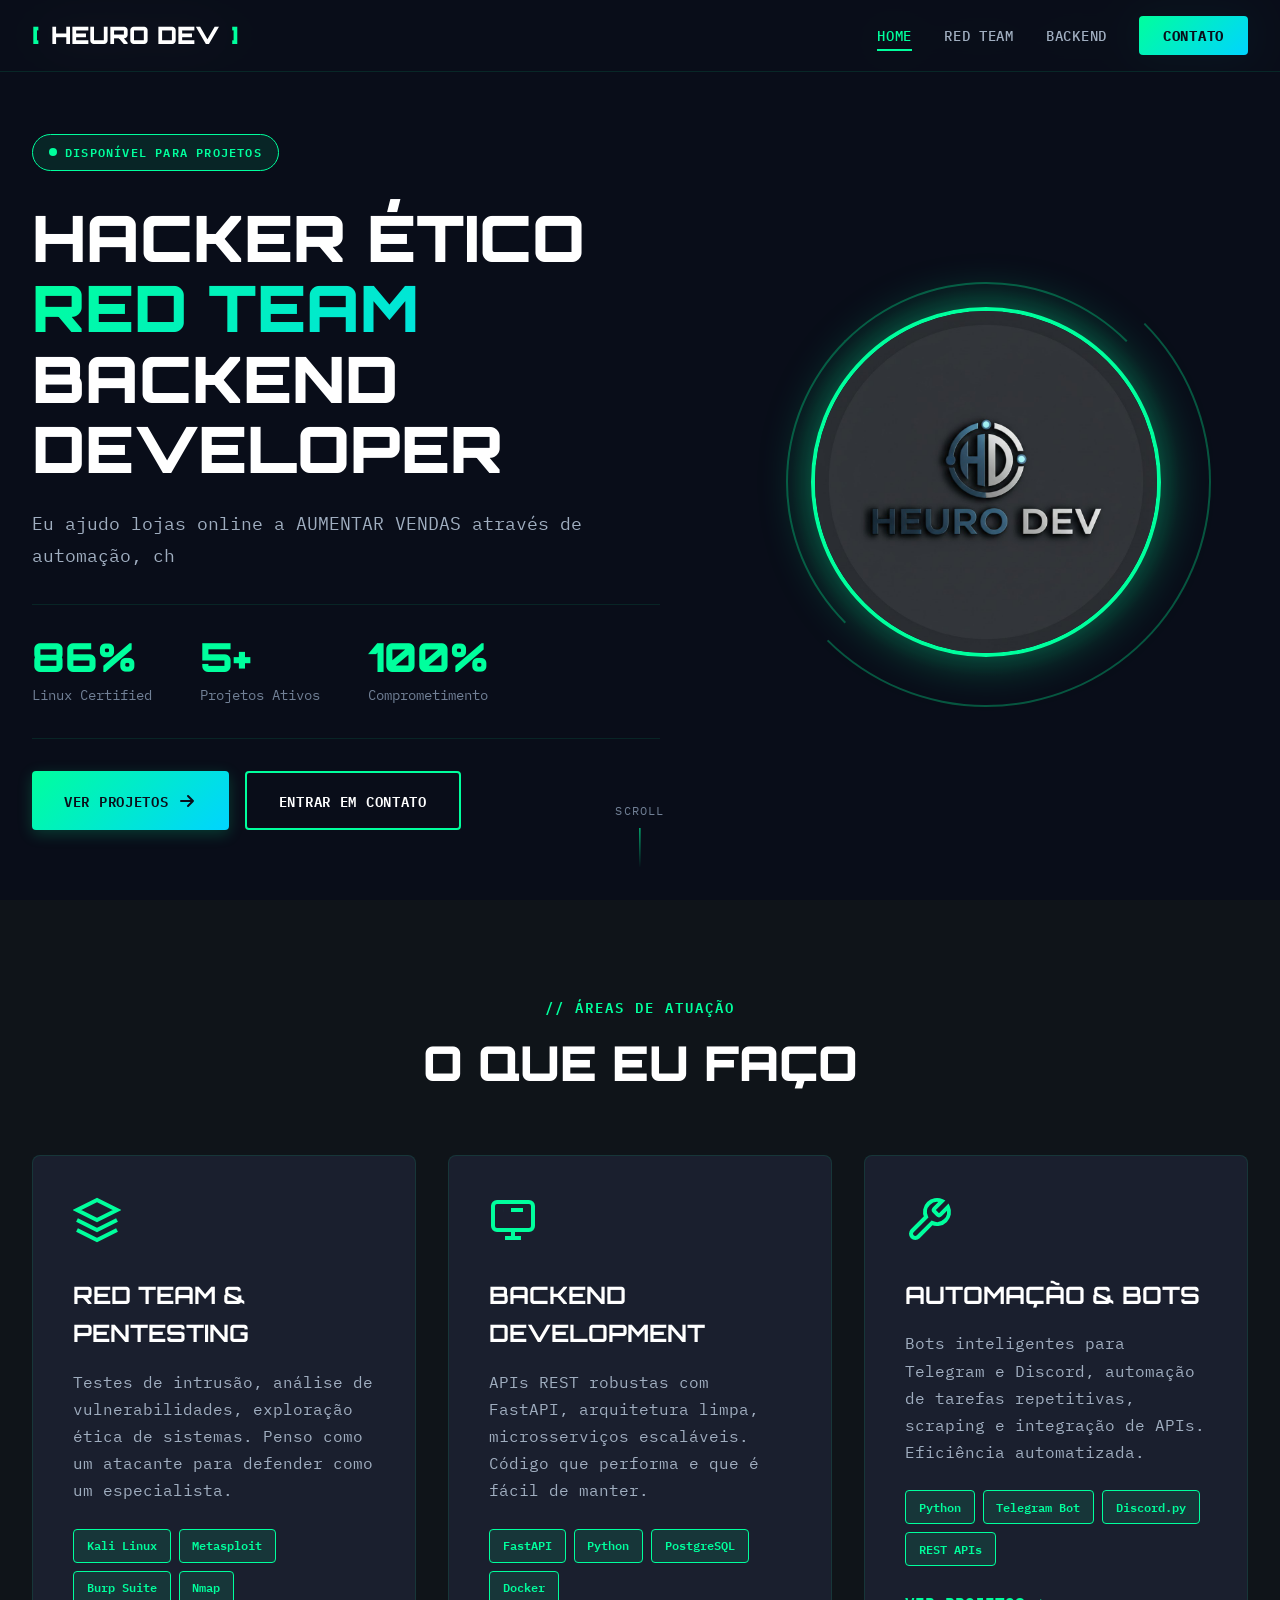
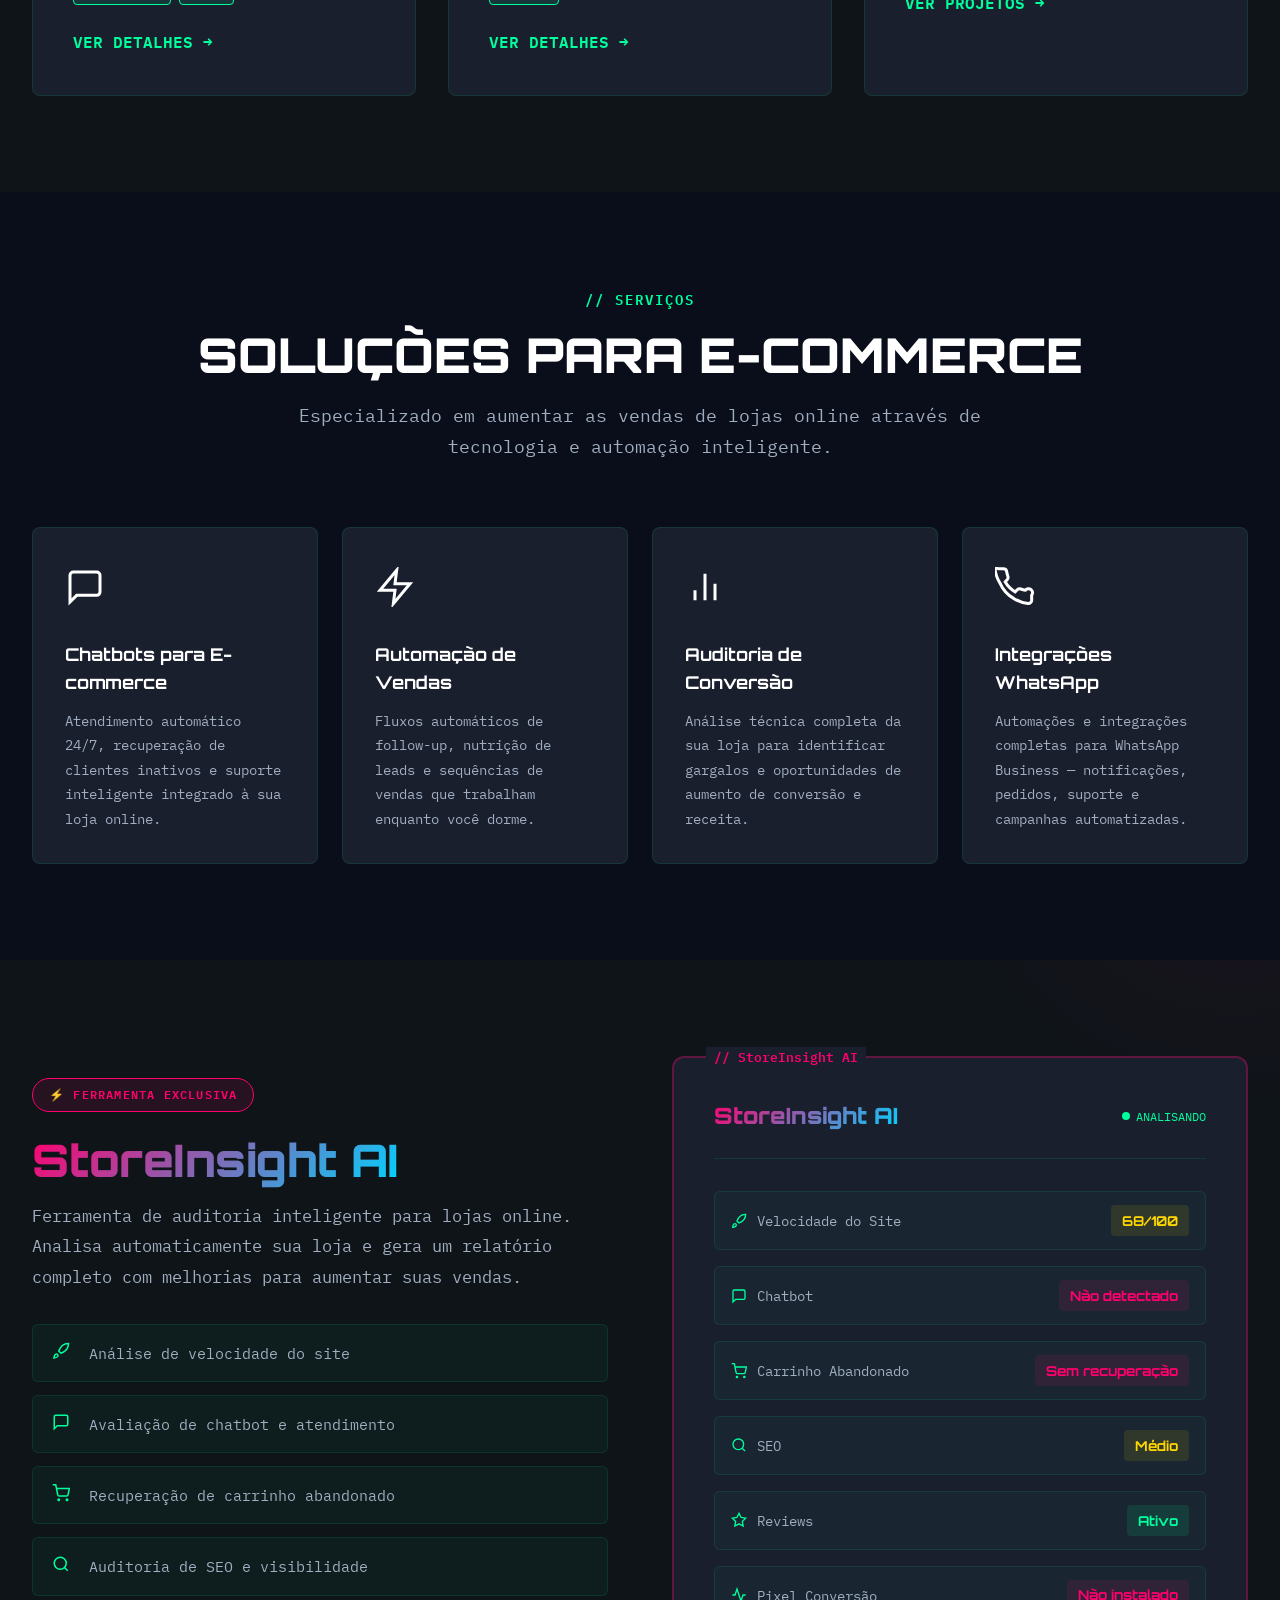
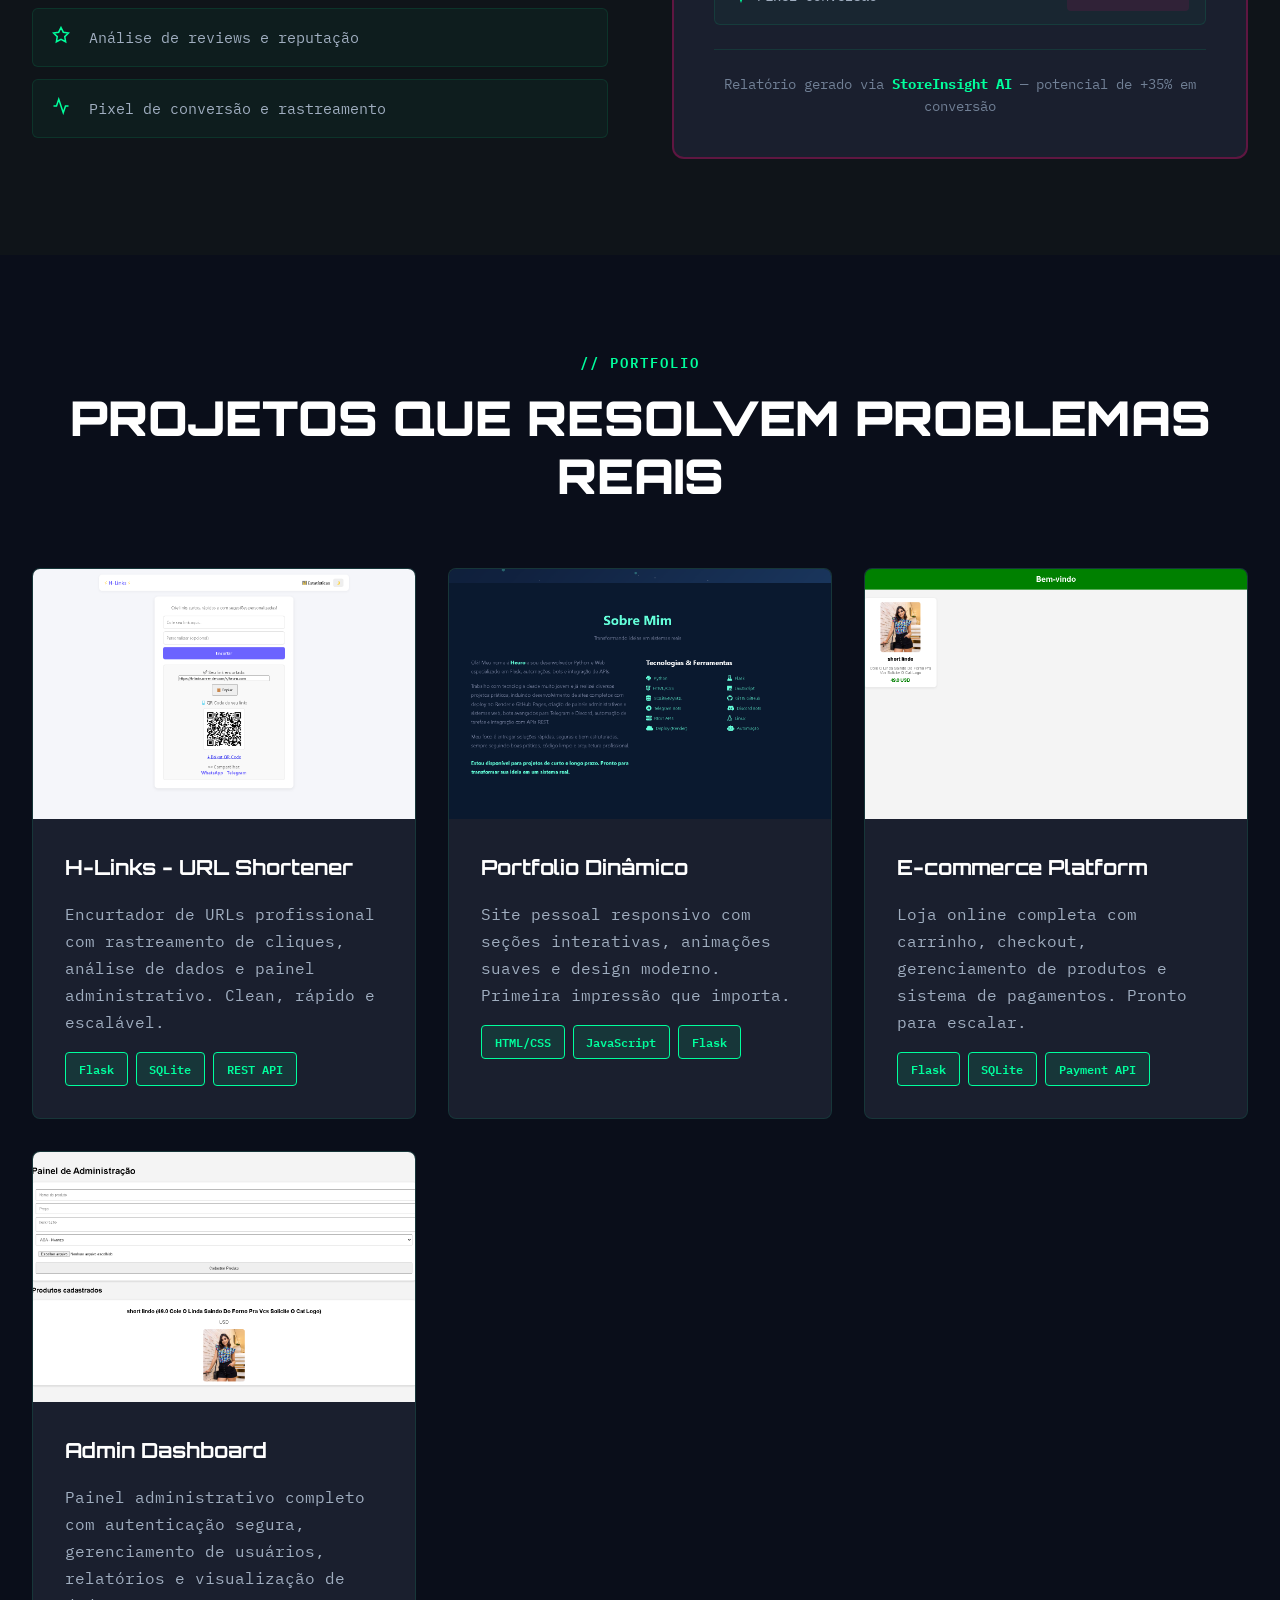
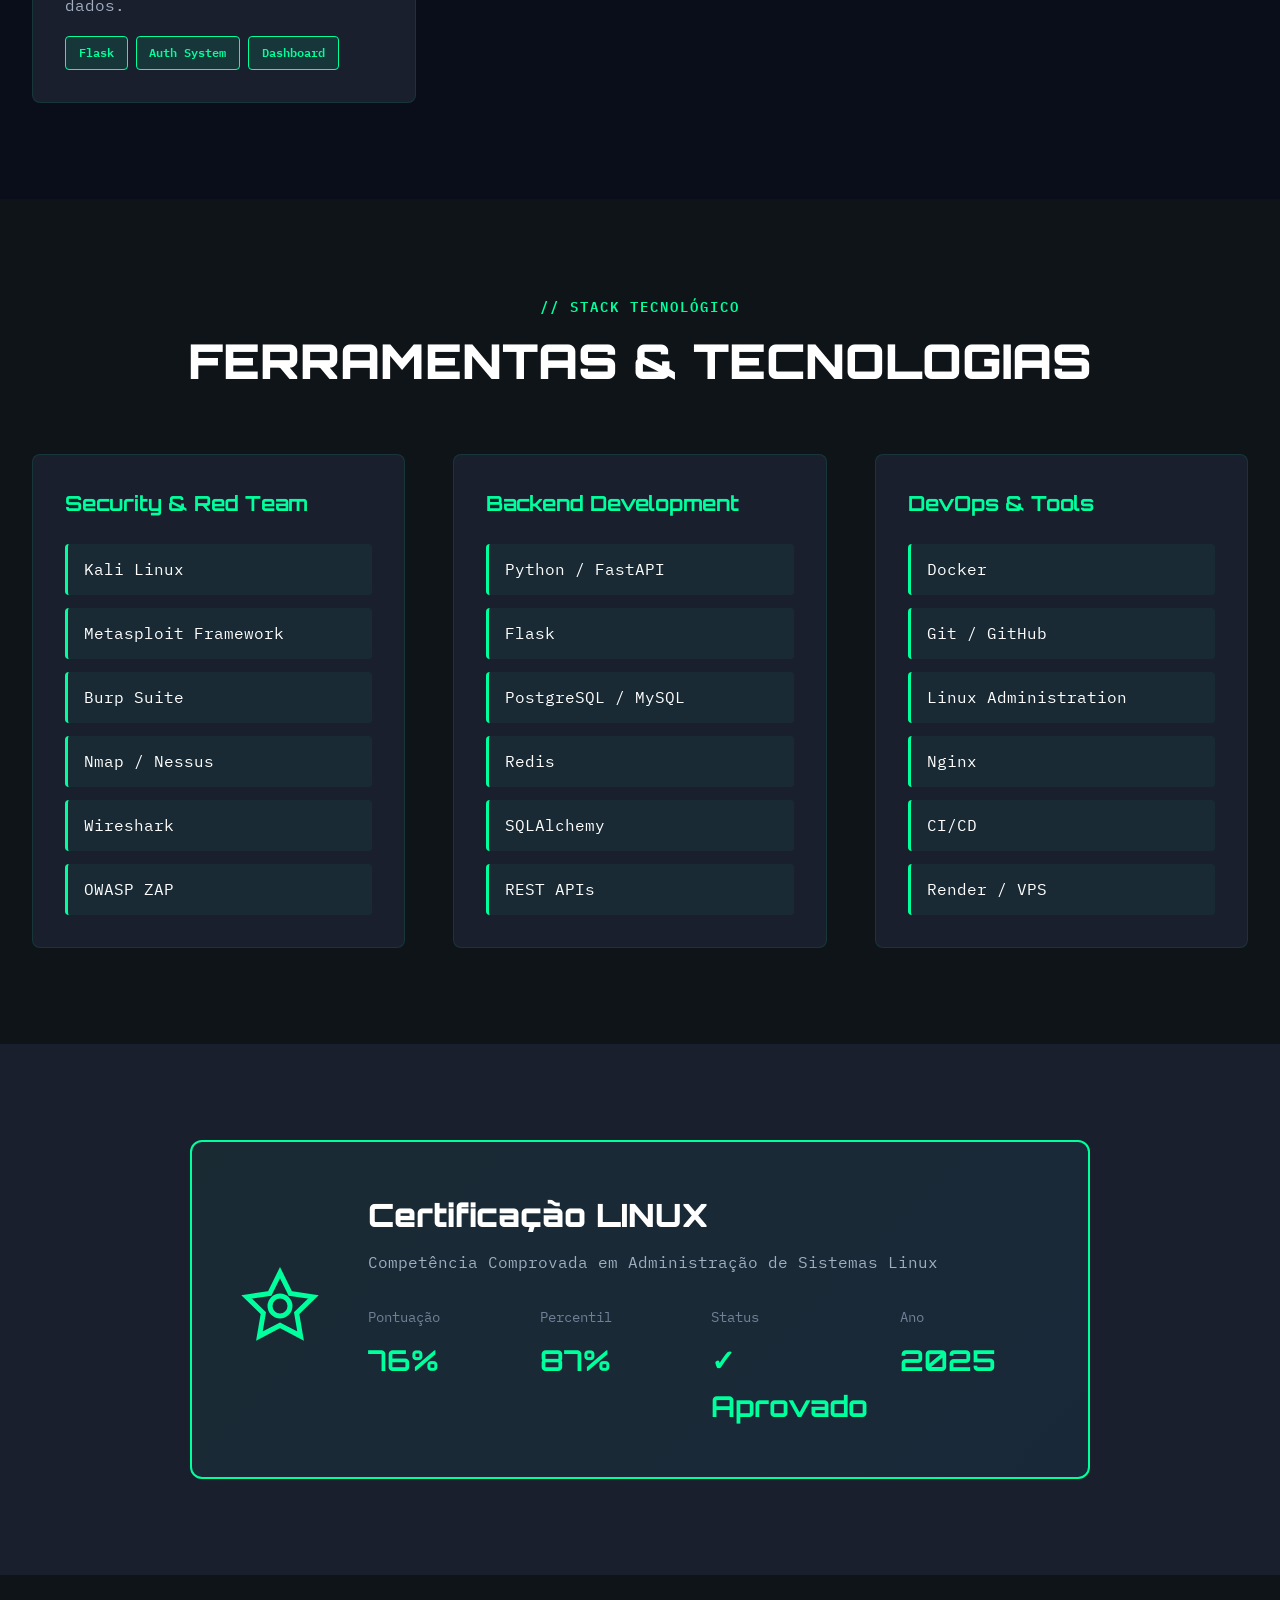
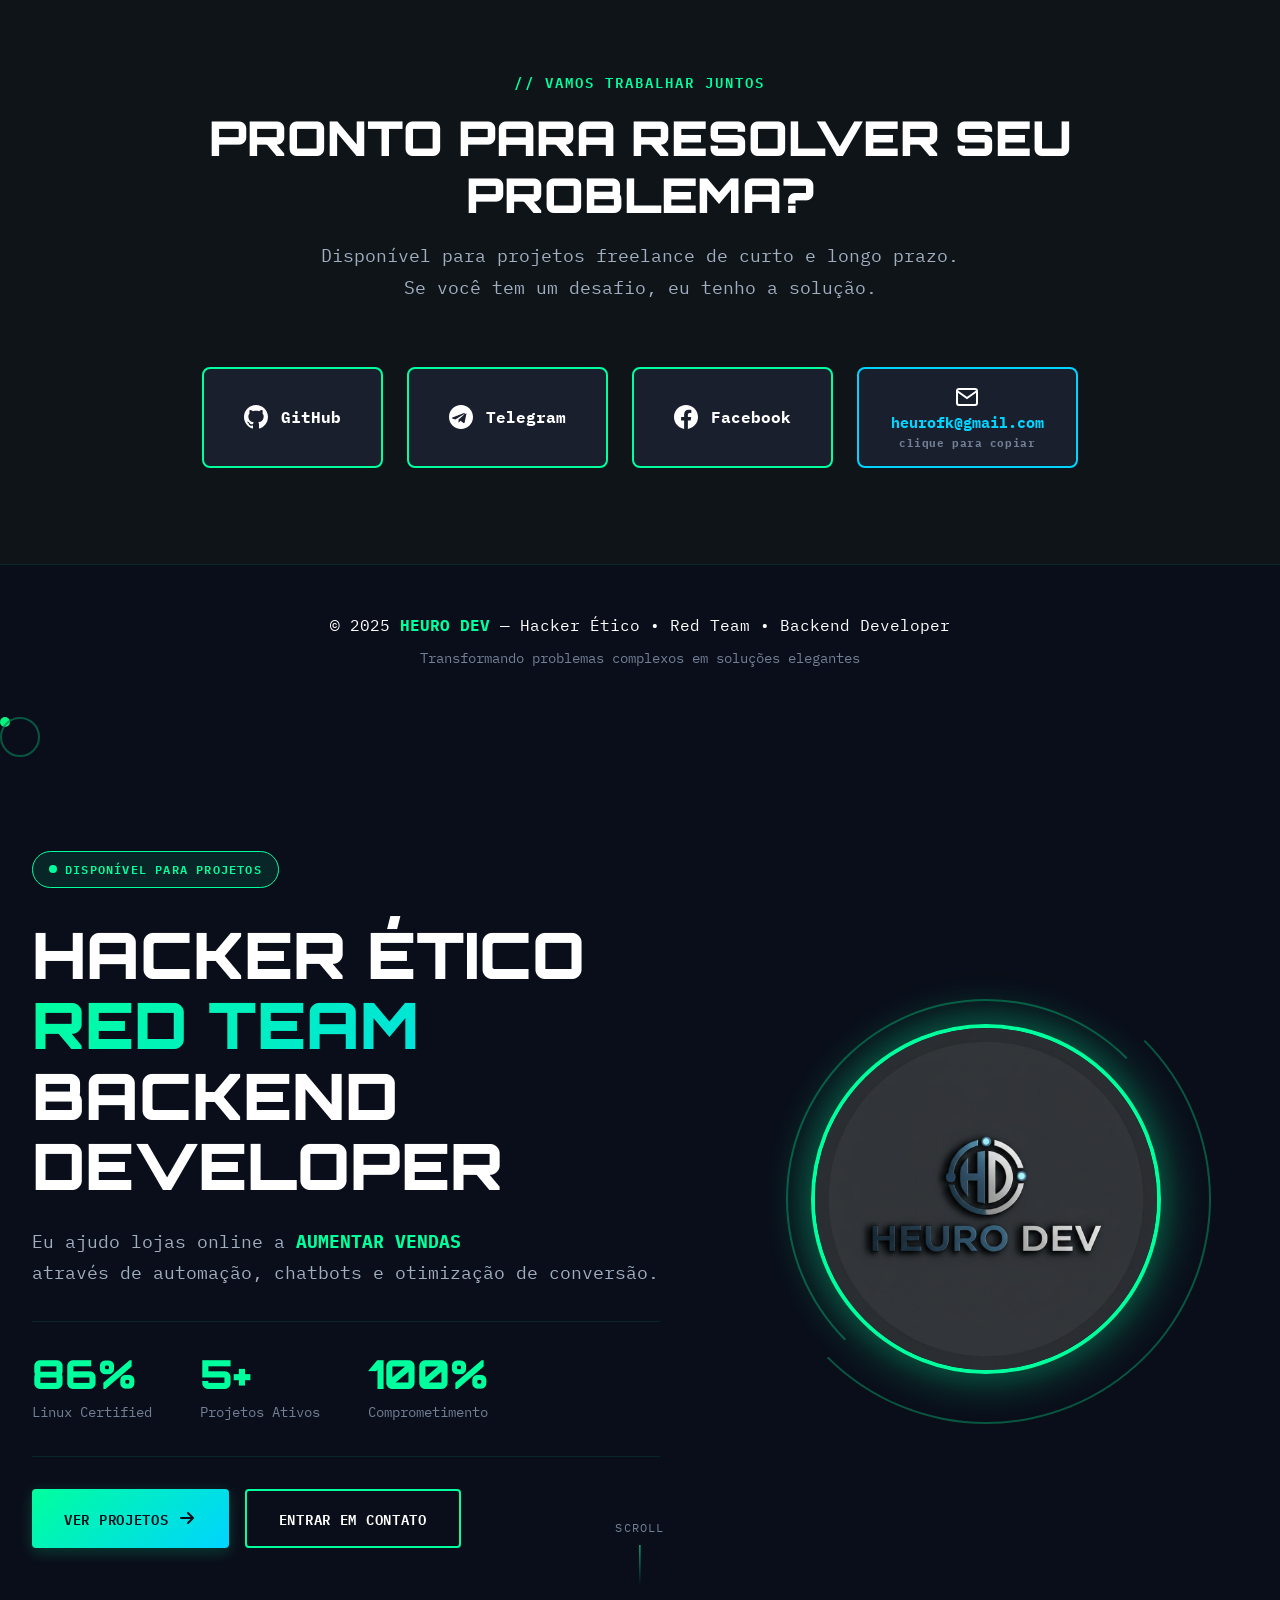
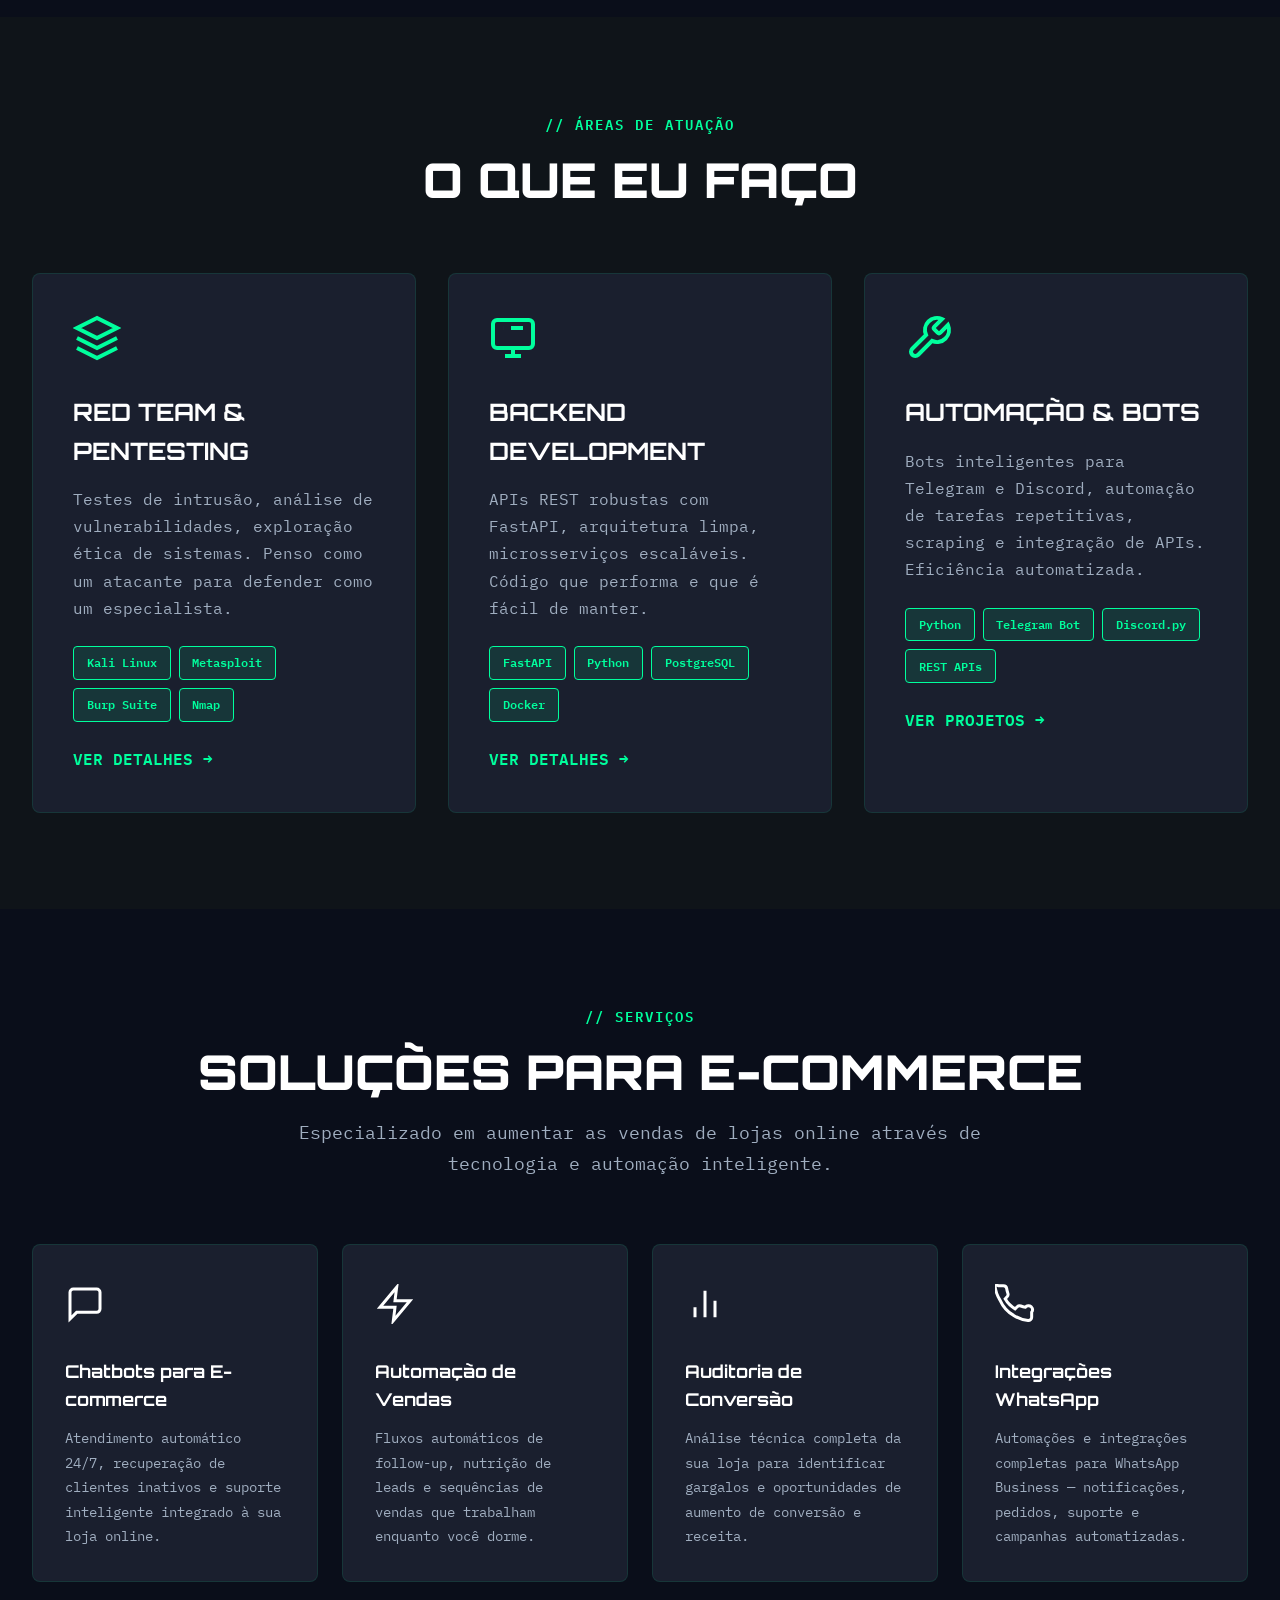
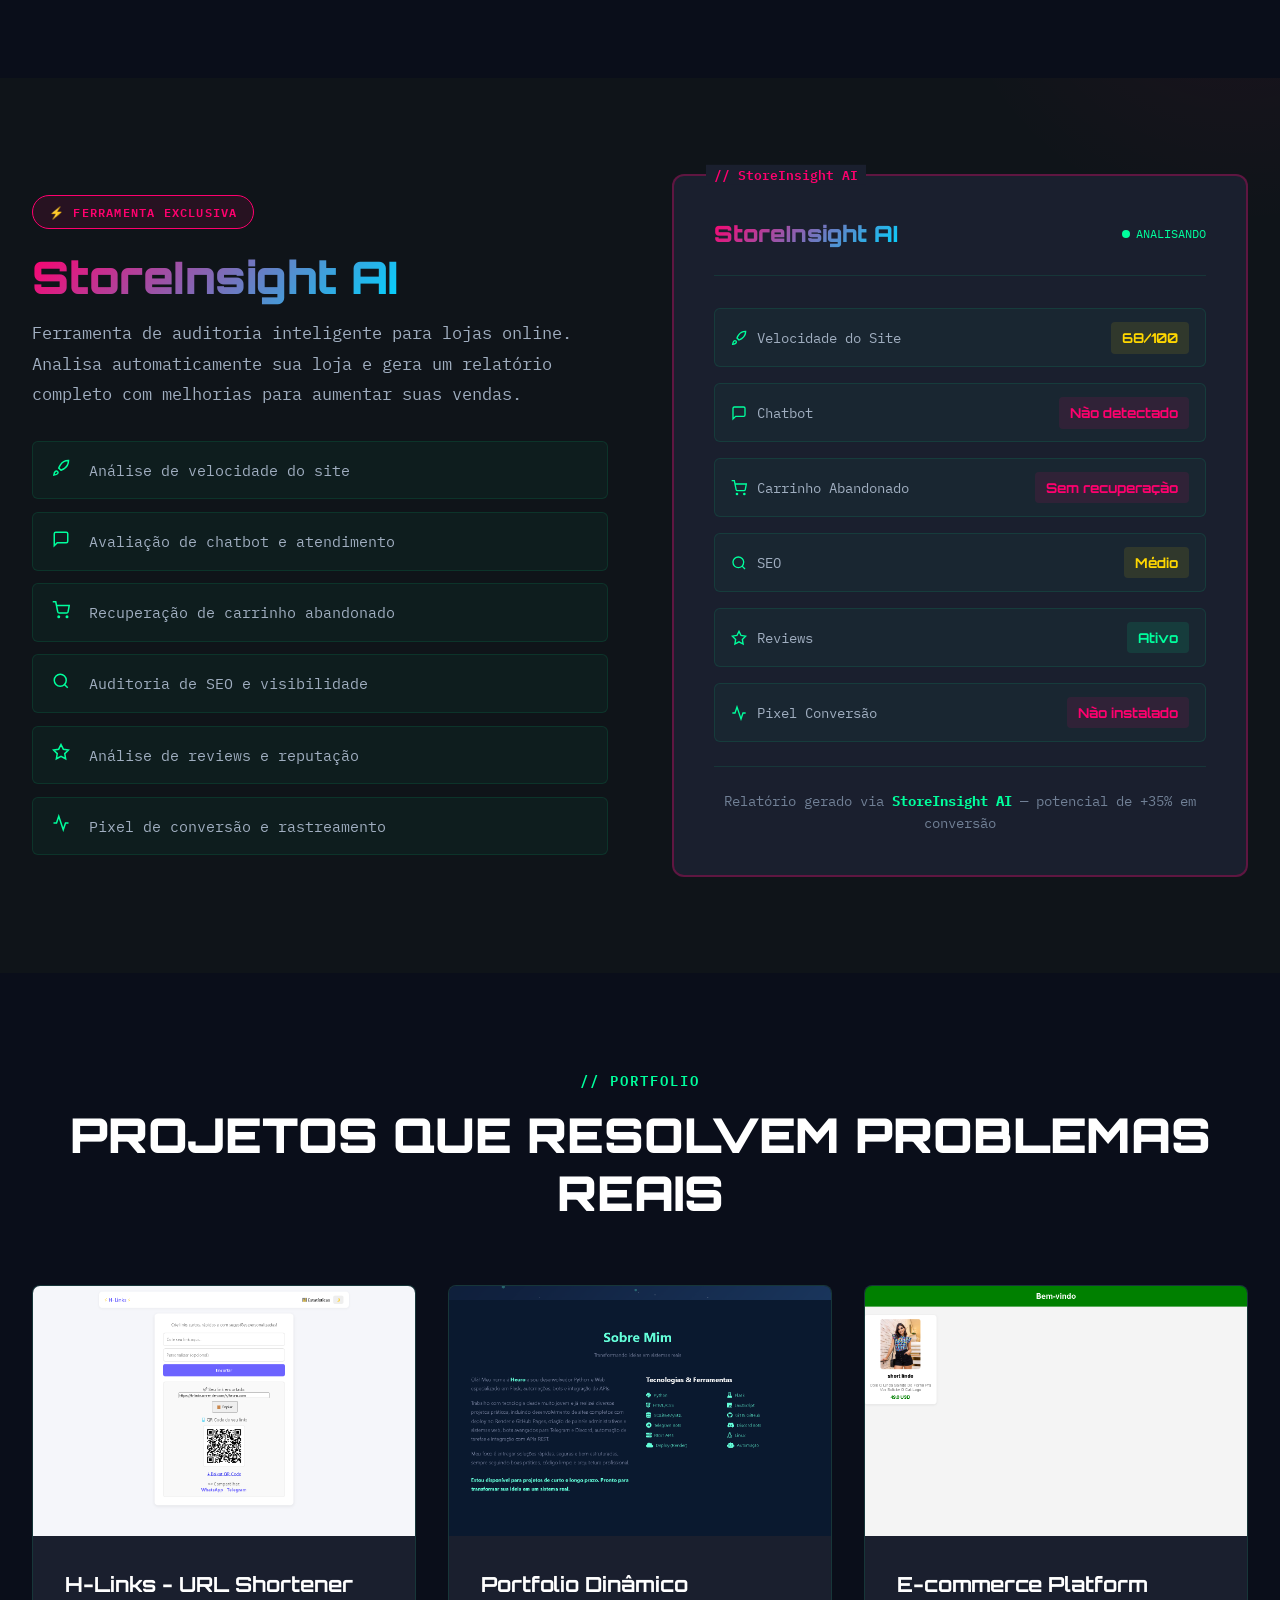
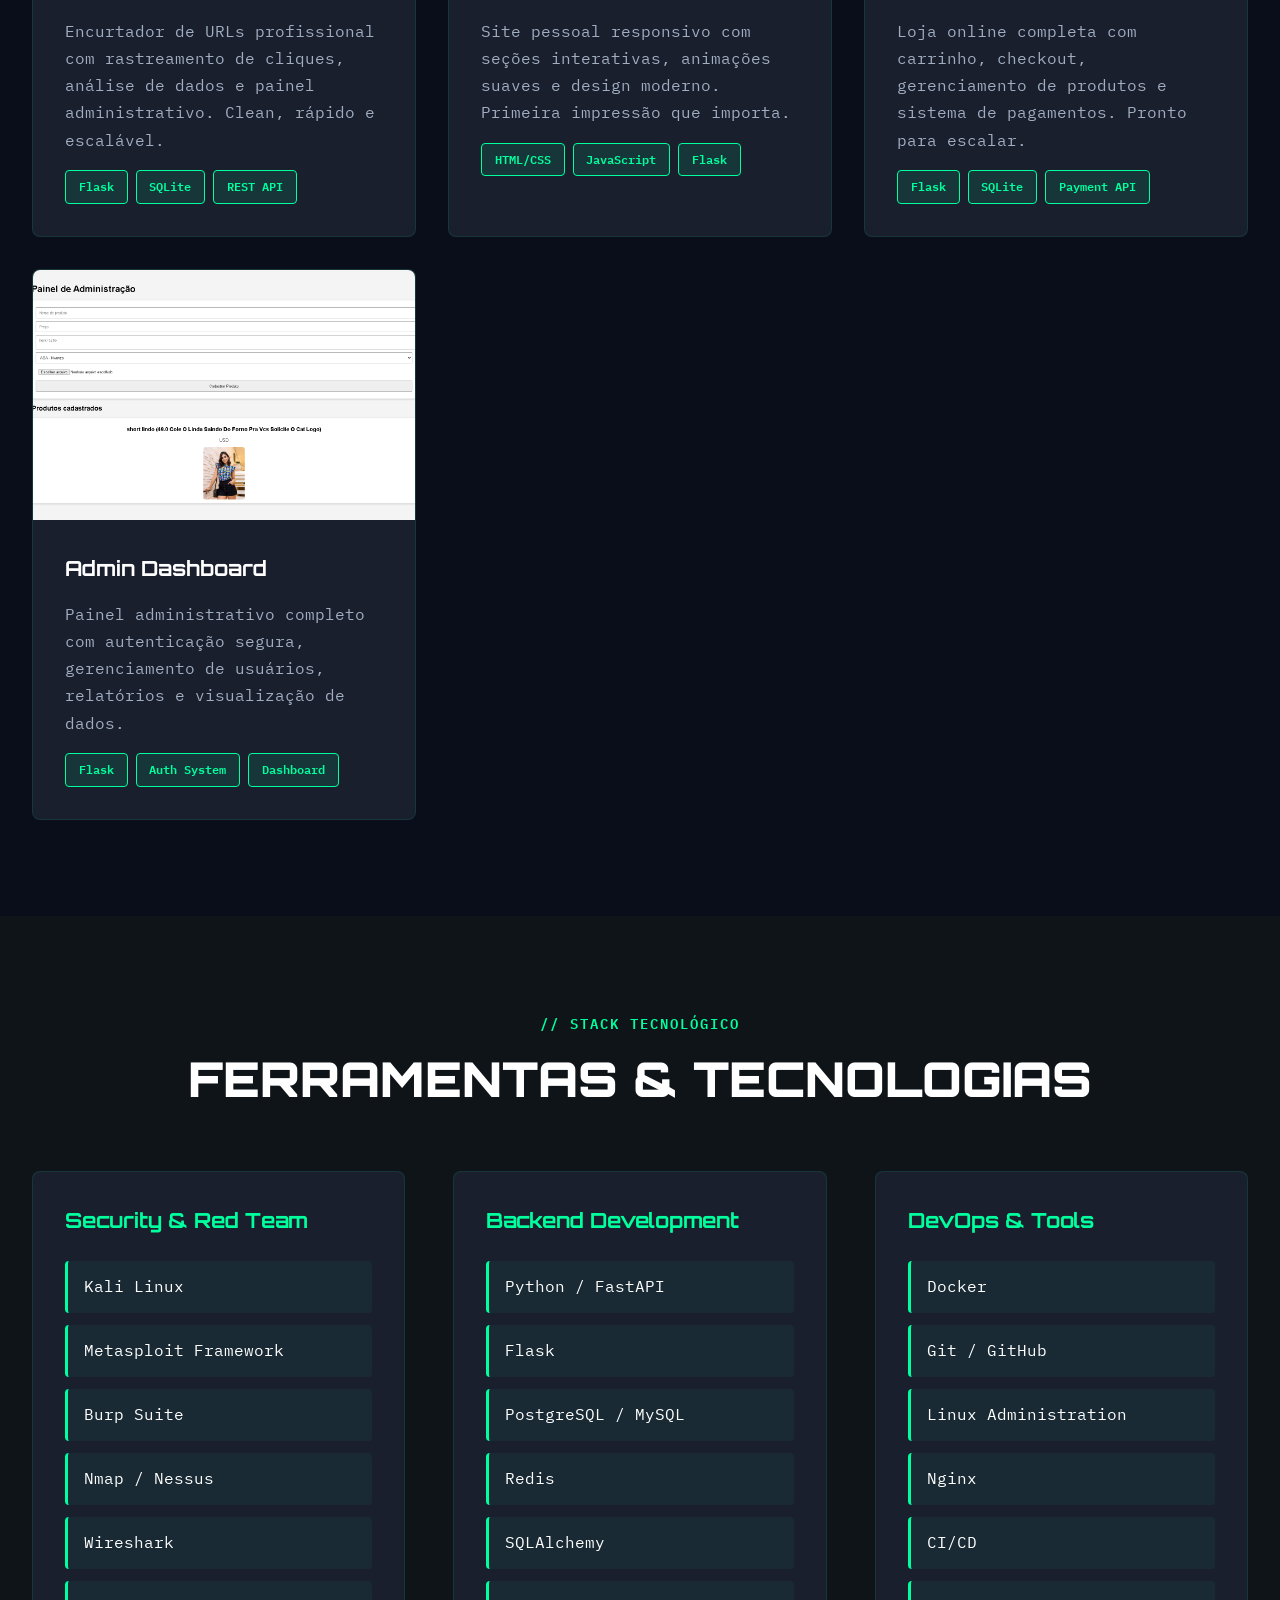
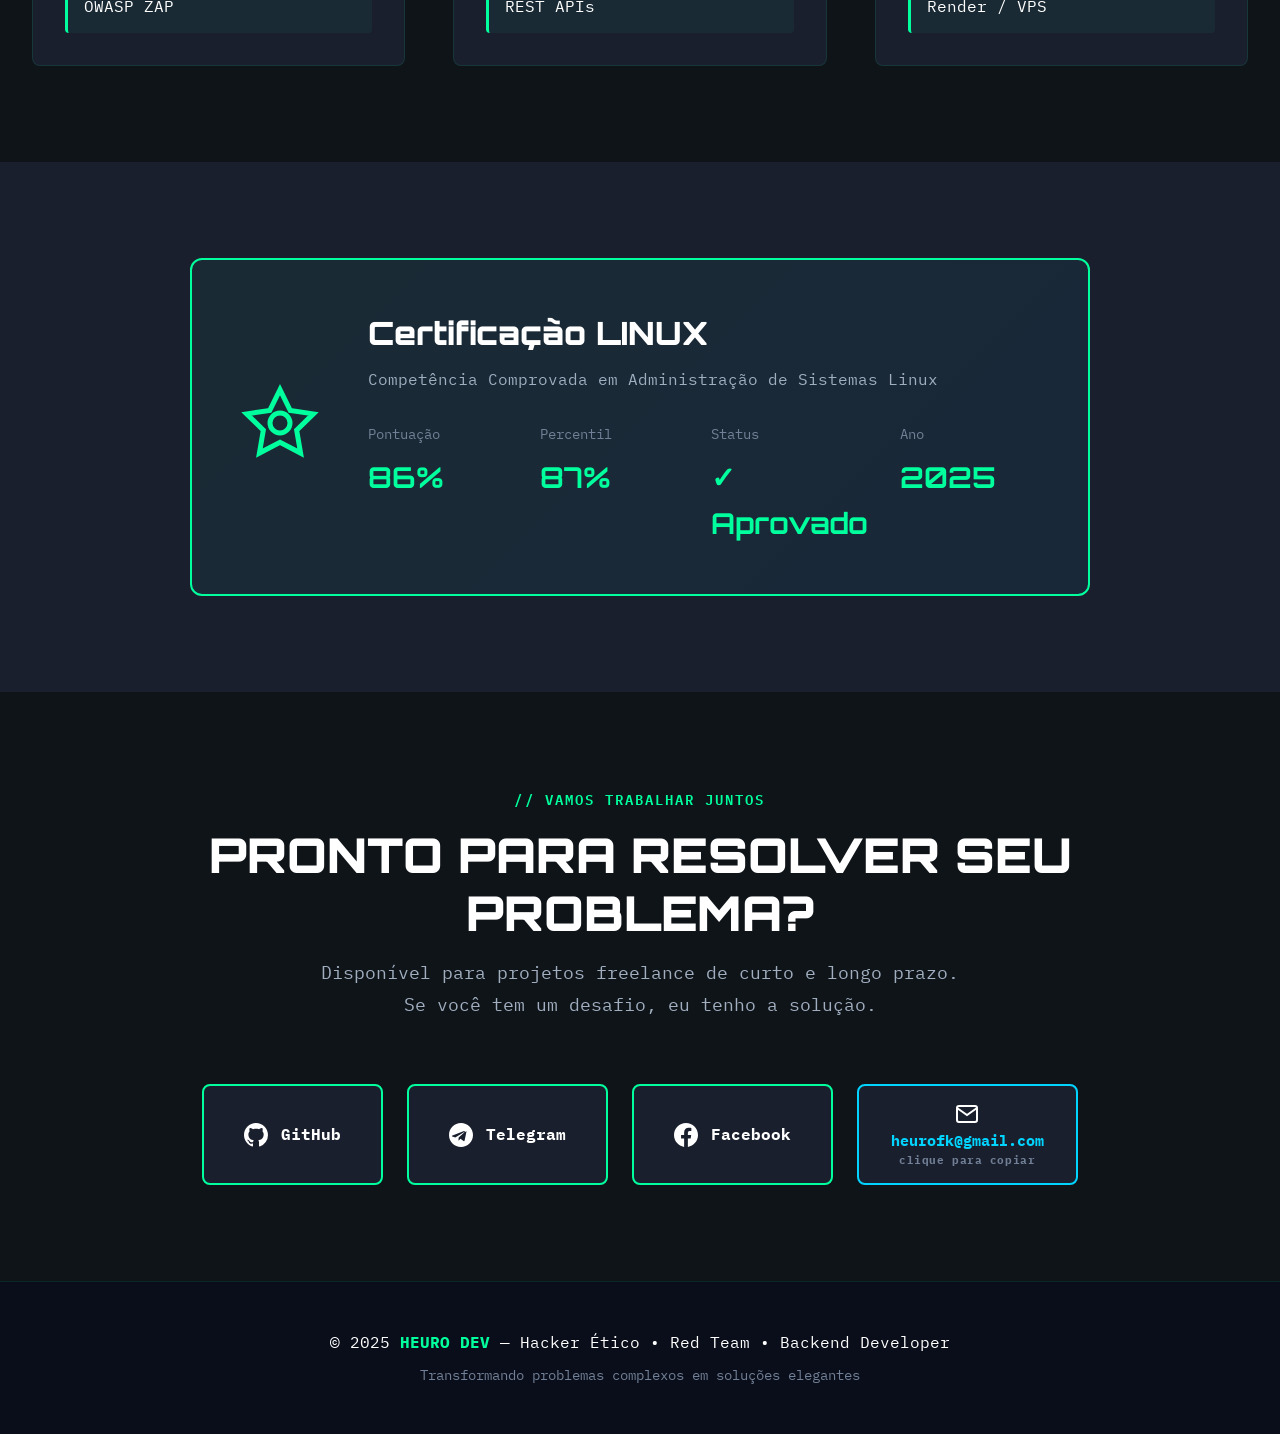
==== commit 27cf6628: "Refactor HTML structure and update icons" ====
--- a/index.html
+++ b/index.html
@@ -9,7 +9,7 @@
     <link rel="preconnect" href="https://fonts.gstatic.com" crossorigin>
     <link href="https://fonts.googleapis.com/css2?family=Orbitron:wght@400;500;700;900&family=IBM+Plex+Mono:wght@300;400;500;600&display=swap" rel="stylesheet">
     <style>
-        /* ===== SERVIÇOS ECOMMERCE ===== */
+        
         .ecommerce-services {
             background: var(--bg-primary);
         }
@@ -70,7 +70,7 @@
             line-height: 1.7;
         }
 
-        /* ===== STOREINSIGHT AI ===== */
+        
         .storeinsight {
             background: var(--bg-secondary);
             position: relative;
@@ -247,6 +247,10 @@
             font-size: 0.9rem;
             color: var(--text-secondary);
         }
+        .audit-label svg {
+            color: var(--primary);
+            flex-shrink: 0;
+        }
 
         .audit-score {
             font-family: var(--font-display);
@@ -442,7 +446,7 @@
         </div>
     </section>
 
-    <!-- ===== NOVA SEÇÃO: SERVIÇOS E-COMMERCE ===== -->
+    
     <section class="ecommerce-services" id="servicos">
         <div class="container">
             <div class="section-header">
@@ -454,7 +458,12 @@
             </div>
             <div class="ecommerce-grid">
                 <div class="ecommerce-card">
-                    <div class="ecommerce-icon">🤖</div>
+                    <div class="ecommerce-icon">
+                        <svg width="40" height="40" viewBox="0 0 24 24" fill="none" stroke="currentColor" stroke-width="1.8">
+                            <path d="M21 15a2 2 0 0 1-2 2H7l-4 4V5a2 2 0 0 1 2-2h14a2 2 0 0 1 2 2z"/>
+                            <line x1="9" y1="10" x2="9" y2="10"/><line x1="12" y1="10" x2="12" y2="10"/><line x1="15" y1="10" x2="15" y2="10"/>
+                        </svg>
+                    </div>
                     <h3 class="ecommerce-title">Chatbots para E-commerce</h3>
                     <p class="ecommerce-desc">
                         Atendimento automático 24/7, recuperação de clientes inativos e suporte inteligente 
@@ -462,7 +471,11 @@
                     </p>
                 </div>
                 <div class="ecommerce-card">
-                    <div class="ecommerce-icon">⚡</div>
+                    <div class="ecommerce-icon">
+                        <svg width="40" height="40" viewBox="0 0 24 24" fill="none" stroke="currentColor" stroke-width="1.8">
+                            <polygon points="13 2 3 14 12 14 11 22 21 10 12 10 13 2"/>
+                        </svg>
+                    </div>
                     <h3 class="ecommerce-title">Automação de Vendas</h3>
                     <p class="ecommerce-desc">
                         Fluxos automáticos de follow-up, nutrição de leads e sequências de vendas 
@@ -470,7 +483,11 @@
                     </p>
                 </div>
                 <div class="ecommerce-card">
-                    <div class="ecommerce-icon">📊</div>
+                    <div class="ecommerce-icon">
+                        <svg width="40" height="40" viewBox="0 0 24 24" fill="none" stroke="currentColor" stroke-width="1.8">
+                            <line x1="18" y1="20" x2="18" y2="10"/><line x1="12" y1="20" x2="12" y2="4"/><line x1="6" y1="20" x2="6" y2="14"/>
+                        </svg>
+                    </div>
                     <h3 class="ecommerce-title">Auditoria de Conversão</h3>
                     <p class="ecommerce-desc">
                         Análise técnica completa da sua loja para identificar gargalos e oportunidades 
@@ -478,7 +495,11 @@
                     </p>
                 </div>
                 <div class="ecommerce-card">
-                    <div class="ecommerce-icon">💬</div>
+                    <div class="ecommerce-icon">
+                        <svg width="40" height="40" viewBox="0 0 24 24" fill="none" stroke="currentColor" stroke-width="1.8">
+                            <path d="M22 16.92v3a2 2 0 01-2.18 2 19.79 19.79 0 01-8.63-3.07A19.5 19.5 0 013.07 9.81a19.79 19.79 0 01-3.07-8.68A2 2 0 012 1h3a2 2 0 012 1.72c.127.96.361 1.903.7 2.81a2 2 0 01-.45 2.11L6.09 8.91a16 16 0 006 6l1.27-1.27a2 2 0 012.11-.45c.907.339 1.85.573 2.81.7A2 2 0 0122 16.92z"/>
+                        </svg>
+                    </div>
                     <h3 class="ecommerce-title">Integrações WhatsApp</h3>
                     <p class="ecommerce-desc">
                         Automações e integrações completas para WhatsApp Business — notificações, 
@@ -507,27 +528,27 @@
                     </p>
                     <div class="storeinsight-features">
                         <div class="si-feature">
-                            <span class="si-feature-icon">🚀</span>
+                            <span class="si-feature-icon"><svg width="18" height="18" viewBox="0 0 24 24" fill="none" stroke="currentColor" stroke-width="2"><path d="M4.5 16.5c-1.5 1.26-2 5-2 5s3.74-.5 5-2c.71-.84.7-2.13-.09-2.91a2.18 2.18 0 00-2.91-.09z"/><path d="M12 15l-3-3a22 22 0 012-3.95A12.88 12.88 0 0122 2c0 2.72-.78 7.5-6 11a22.35 22.35 0 01-4 2z"/></svg></span>
                             <span class="si-feature-text">Análise de velocidade do site</span>
                         </div>
                         <div class="si-feature">
-                            <span class="si-feature-icon">🤖</span>
+                            <span class="si-feature-icon"><svg width="18" height="18" viewBox="0 0 24 24" fill="none" stroke="currentColor" stroke-width="2"><path d="M21 15a2 2 0 01-2 2H7l-4 4V5a2 2 0 012-2h14a2 2 0 012 2z"/></svg></span>
                             <span class="si-feature-text">Avaliação de chatbot e atendimento</span>
                         </div>
                         <div class="si-feature">
-                            <span class="si-feature-icon">🛒</span>
+                            <span class="si-feature-icon"><svg width="18" height="18" viewBox="0 0 24 24" fill="none" stroke="currentColor" stroke-width="2"><circle cx="9" cy="21" r="1"/><circle cx="20" cy="21" r="1"/><path d="M1 1h4l2.68 13.39a2 2 0 002 1.61h9.72a2 2 0 002-1.61L23 6H6"/></svg></span>
                             <span class="si-feature-text">Recuperação de carrinho abandonado</span>
                         </div>
                         <div class="si-feature">
-                            <span class="si-feature-icon">🔍</span>
+                            <span class="si-feature-icon"><svg width="18" height="18" viewBox="0 0 24 24" fill="none" stroke="currentColor" stroke-width="2"><circle cx="11" cy="11" r="8"/><line x1="21" y1="21" x2="16.65" y2="16.65"/></svg></span>
                             <span class="si-feature-text">Auditoria de SEO e visibilidade</span>
                         </div>
                         <div class="si-feature">
-                            <span class="si-feature-icon">⭐</span>
+                            <span class="si-feature-icon"><svg width="18" height="18" viewBox="0 0 24 24" fill="none" stroke="currentColor" stroke-width="2"><polygon points="12 2 15.09 8.26 22 9.27 17 14.14 18.18 21.02 12 17.77 5.82 21.02 7 14.14 2 9.27 8.91 8.26 12 2"/></svg></span>
                             <span class="si-feature-text">Análise de reviews e reputação</span>
                         </div>
                         <div class="si-feature">
-                            <span class="si-feature-icon">📈</span>
+                            <span class="si-feature-icon"><svg width="18" height="18" viewBox="0 0 24 24" fill="none" stroke="currentColor" stroke-width="2"><polyline points="22 12 18 12 15 21 9 3 6 12 2 12"/></svg></span>
                             <span class="si-feature-text">Pixel de conversão e rastreamento</span>
                         </div>
                     </div>
@@ -540,27 +561,27 @@
                     </div>
                     <div class="audit-items">
                         <div class="audit-item">
-                            <span class="audit-label">🚀 Velocidade do Site</span>
+                            <span class="audit-label"><svg width="16" height="16" viewBox="0 0 24 24" fill="none" stroke="currentColor" stroke-width="2"><path d="M4.5 16.5c-1.5 1.26-2 5-2 5s3.74-.5 5-2c.71-.84.7-2.13-.09-2.91a2.18 2.18 0 00-2.91-.09z"/><path d="M12 15l-3-3a22 22 0 012-3.95A12.88 12.88 0 0122 2c0 2.72-.78 7.5-6 11a22.35 22.35 0 01-4 2z"/></svg> Velocidade do Site</span>
                             <span class="audit-score score-warn">68/100</span>
                         </div>
                         <div class="audit-item">
-                            <span class="audit-label">🤖 Chatbot</span>
+                            <span class="audit-label"><svg width="16" height="16" viewBox="0 0 24 24" fill="none" stroke="currentColor" stroke-width="2"><path d="M21 15a2 2 0 01-2 2H7l-4 4V5a2 2 0 012-2h14a2 2 0 012 2z"/></svg> Chatbot</span>
                             <span class="audit-score score-bad">Não detectado</span>
                         </div>
                         <div class="audit-item">
-                            <span class="audit-label">🛒 Carrinho Abandonado</span>
+                            <span class="audit-label"><svg width="16" height="16" viewBox="0 0 24 24" fill="none" stroke="currentColor" stroke-width="2"><circle cx="9" cy="21" r="1"/><circle cx="20" cy="21" r="1"/><path d="M1 1h4l2.68 13.39a2 2 0 002 1.61h9.72a2 2 0 002-1.61L23 6H6"/></svg> Carrinho Abandonado</span>
                             <span class="audit-score score-bad">Sem recuperação</span>
                         </div>
                         <div class="audit-item">
-                            <span class="audit-label">🔍 SEO</span>
+                            <span class="audit-label"><svg width="16" height="16" viewBox="0 0 24 24" fill="none" stroke="currentColor" stroke-width="2"><circle cx="11" cy="11" r="8"/><line x1="21" y1="21" x2="16.65" y2="16.65"/></svg> SEO</span>
                             <span class="audit-score score-warn">Médio</span>
                         </div>
                         <div class="audit-item">
-                            <span class="audit-label">⭐ Reviews</span>
+                            <span class="audit-label"><svg width="16" height="16" viewBox="0 0 24 24" fill="none" stroke="currentColor" stroke-width="2"><polygon points="12 2 15.09 8.26 22 9.27 17 14.14 18.18 21.02 12 17.77 5.82 21.02 7 14.14 2 9.27 8.91 8.26 12 2"/></svg> Reviews</span>
                             <span class="audit-score score-good">Ativo</span>
                         </div>
                         <div class="audit-item">
-                            <span class="audit-label">📈 Pixel Conversão</span>
+                            <span class="audit-label"><svg width="16" height="16" viewBox="0 0 24 24" fill="none" stroke="currentColor" stroke-width="2"><polyline points="22 12 18 12 15 21 9 3 6 12 2 12"/></svg> Pixel Conversão</span>
                             <span class="audit-score score-bad">Não instalado</span>
                         </div>
                     </div>
@@ -871,7 +892,7 @@
     <link rel="preconnect" href="https://fonts.gstatic.com" crossorigin>
     <link href="https://fonts.googleapis.com/css2?family=Orbitron:wght@400;500;700;900&family=IBM+Plex+Mono:wght@300;400;500;600&display=swap" rel="stylesheet">
     <style>
-        /* ===== SERVIÇOS ECOMMERCE ===== */
+        
         .ecommerce-services {
             background: var(--bg-primary);
         }
@@ -1109,6 +1130,10 @@
             font-size: 0.9rem;
             color: var(--text-secondary);
         }
+        .audit-label svg {
+            color: var(--primary);
+            flex-shrink: 0;
+        }
 
         .audit-score {
             font-family: var(--font-display);
@@ -1316,7 +1341,12 @@
             </div>
             <div class="ecommerce-grid">
                 <div class="ecommerce-card">
-                    <div class="ecommerce-icon">🤖</div>
+                    <div class="ecommerce-icon">
+                        <svg width="40" height="40" viewBox="0 0 24 24" fill="none" stroke="currentColor" stroke-width="1.8">
+                            <path d="M21 15a2 2 0 0 1-2 2H7l-4 4V5a2 2 0 0 1 2-2h14a2 2 0 0 1 2 2z"/>
+                            <line x1="9" y1="10" x2="9" y2="10"/><line x1="12" y1="10" x2="12" y2="10"/><line x1="15" y1="10" x2="15" y2="10"/>
+                        </svg>
+                    </div>
                     <h3 class="ecommerce-title">Chatbots para E-commerce</h3>
                     <p class="ecommerce-desc">
                         Atendimento automático 24/7, recuperação de clientes inativos e suporte inteligente 
@@ -1324,7 +1354,11 @@
                     </p>
                 </div>
                 <div class="ecommerce-card">
-                    <div class="ecommerce-icon">⚡</div>
+                    <div class="ecommerce-icon">
+                        <svg width="40" height="40" viewBox="0 0 24 24" fill="none" stroke="currentColor" stroke-width="1.8">
+                            <polygon points="13 2 3 14 12 14 11 22 21 10 12 10 13 2"/>
+                        </svg>
+                    </div>
                     <h3 class="ecommerce-title">Automação de Vendas</h3>
                     <p class="ecommerce-desc">
                         Fluxos automáticos de follow-up, nutrição de leads e sequências de vendas 
@@ -1332,7 +1366,11 @@
                     </p>
                 </div>
                 <div class="ecommerce-card">
-                    <div class="ecommerce-icon">📊</div>
+                    <div class="ecommerce-icon">
+                        <svg width="40" height="40" viewBox="0 0 24 24" fill="none" stroke="currentColor" stroke-width="1.8">
+                            <line x1="18" y1="20" x2="18" y2="10"/><line x1="12" y1="20" x2="12" y2="4"/><line x1="6" y1="20" x2="6" y2="14"/>
+                        </svg>
+                    </div>
                     <h3 class="ecommerce-title">Auditoria de Conversão</h3>
                     <p class="ecommerce-desc">
                         Análise técnica completa da sua loja para identificar gargalos e oportunidades 
@@ -1340,7 +1378,11 @@
                     </p>
                 </div>
                 <div class="ecommerce-card">
-                    <div class="ecommerce-icon">💬</div>
+                    <div class="ecommerce-icon">
+                        <svg width="40" height="40" viewBox="0 0 24 24" fill="none" stroke="currentColor" stroke-width="1.8">
+                            <path d="M22 16.92v3a2 2 0 01-2.18 2 19.79 19.79 0 01-8.63-3.07A19.5 19.5 0 013.07 9.81a19.79 19.79 0 01-3.07-8.68A2 2 0 012 1h3a2 2 0 012 1.72c.127.96.361 1.903.7 2.81a2 2 0 01-.45 2.11L6.09 8.91a16 16 0 006 6l1.27-1.27a2 2 0 012.11-.45c.907.339 1.85.573 2.81.7A2 2 0 0122 16.92z"/>
+                        </svg>
+                    </div>
                     <h3 class="ecommerce-title">Integrações WhatsApp</h3>
                     <p class="ecommerce-desc">
                         Automações e integrações completas para WhatsApp Business — notificações, 
@@ -1369,27 +1411,27 @@
                     </p>
                     <div class="storeinsight-features">
                         <div class="si-feature">
-                            <span class="si-feature-icon">🚀</span>
+                            <span class="si-feature-icon"><svg width="18" height="18" viewBox="0 0 24 24" fill="none" stroke="currentColor" stroke-width="2"><path d="M4.5 16.5c-1.5 1.26-2 5-2 5s3.74-.5 5-2c.71-.84.7-2.13-.09-2.91a2.18 2.18 0 00-2.91-.09z"/><path d="M12 15l-3-3a22 22 0 012-3.95A12.88 12.88 0 0122 2c0 2.72-.78 7.5-6 11a22.35 22.35 0 01-4 2z"/></svg></span>
                             <span class="si-feature-text">Análise de velocidade do site</span>
                         </div>
                         <div class="si-feature">
-                            <span class="si-feature-icon">🤖</span>
+                            <span class="si-feature-icon"><svg width="18" height="18" viewBox="0 0 24 24" fill="none" stroke="currentColor" stroke-width="2"><path d="M21 15a2 2 0 01-2 2H7l-4 4V5a2 2 0 012-2h14a2 2 0 012 2z"/></svg></span>
                             <span class="si-feature-text">Avaliação de chatbot e atendimento</span>
                         </div>
                         <div class="si-feature">
-                            <span class="si-feature-icon">🛒</span>
+                            <span class="si-feature-icon"><svg width="18" height="18" viewBox="0 0 24 24" fill="none" stroke="currentColor" stroke-width="2"><circle cx="9" cy="21" r="1"/><circle cx="20" cy="21" r="1"/><path d="M1 1h4l2.68 13.39a2 2 0 002 1.61h9.72a2 2 0 002-1.61L23 6H6"/></svg></span>
                             <span class="si-feature-text">Recuperação de carrinho abandonado</span>
                         </div>
                         <div class="si-feature">
-                            <span class="si-feature-icon">🔍</span>
+                            <span class="si-feature-icon"><svg width="18" height="18" viewBox="0 0 24 24" fill="none" stroke="currentColor" stroke-width="2"><circle cx="11" cy="11" r="8"/><line x1="21" y1="21" x2="16.65" y2="16.65"/></svg></span>
                             <span class="si-feature-text">Auditoria de SEO e visibilidade</span>
                         </div>
                         <div class="si-feature">
-                            <span class="si-feature-icon">⭐</span>
+                            <span class="si-feature-icon"><svg width="18" height="18" viewBox="0 0 24 24" fill="none" stroke="currentColor" stroke-width="2"><polygon points="12 2 15.09 8.26 22 9.27 17 14.14 18.18 21.02 12 17.77 5.82 21.02 7 14.14 2 9.27 8.91 8.26 12 2"/></svg></span>
                             <span class="si-feature-text">Análise de reviews e reputação</span>
                         </div>
                         <div class="si-feature">
-                            <span class="si-feature-icon">📈</span>
+                            <span class="si-feature-icon"><svg width="18" height="18" viewBox="0 0 24 24" fill="none" stroke="currentColor" stroke-width="2"><polyline points="22 12 18 12 15 21 9 3 6 12 2 12"/></svg></span>
                             <span class="si-feature-text">Pixel de conversão e rastreamento</span>
                         </div>
                     </div>
@@ -1402,27 +1444,27 @@
                     </div>
                     <div class="audit-items">
                         <div class="audit-item">
-                            <span class="audit-label">🚀 Velocidade do Site</span>
+                            <span class="audit-label"><svg width="16" height="16" viewBox="0 0 24 24" fill="none" stroke="currentColor" stroke-width="2"><path d="M4.5 16.5c-1.5 1.26-2 5-2 5s3.74-.5 5-2c.71-.84.7-2.13-.09-2.91a2.18 2.18 0 00-2.91-.09z"/><path d="M12 15l-3-3a22 22 0 012-3.95A12.88 12.88 0 0122 2c0 2.72-.78 7.5-6 11a22.35 22.35 0 01-4 2z"/></svg> Velocidade do Site</span>
                             <span class="audit-score score-warn">68/100</span>
                         </div>
                         <div class="audit-item">
-                            <span class="audit-label">🤖 Chatbot</span>
+                            <span class="audit-label"><svg width="16" height="16" viewBox="0 0 24 24" fill="none" stroke="currentColor" stroke-width="2"><path d="M21 15a2 2 0 01-2 2H7l-4 4V5a2 2 0 012-2h14a2 2 0 012 2z"/></svg> Chatbot</span>
                             <span class="audit-score score-bad">Não detectado</span>
                         </div>
                         <div class="audit-item">
-                            <span class="audit-label">🛒 Carrinho Abandonado</span>
+                            <span class="audit-label"><svg width="16" height="16" viewBox="0 0 24 24" fill="none" stroke="currentColor" stroke-width="2"><circle cx="9" cy="21" r="1"/><circle cx="20" cy="21" r="1"/><path d="M1 1h4l2.68 13.39a2 2 0 002 1.61h9.72a2 2 0 002-1.61L23 6H6"/></svg> Carrinho Abandonado</span>
                             <span class="audit-score score-bad">Sem recuperação</span>
                         </div>
                         <div class="audit-item">
-                            <span class="audit-label">🔍 SEO</span>
+                            <span class="audit-label"><svg width="16" height="16" viewBox="0 0 24 24" fill="none" stroke="currentColor" stroke-width="2"><circle cx="11" cy="11" r="8"/><line x1="21" y1="21" x2="16.65" y2="16.65"/></svg> SEO</span>
                             <span class="audit-score score-warn">Médio</span>
                         </div>
                         <div class="audit-item">
-                            <span class="audit-label">⭐ Reviews</span>
+                            <span class="audit-label"><svg width="16" height="16" viewBox="0 0 24 24" fill="none" stroke="currentColor" stroke-width="2"><polygon points="12 2 15.09 8.26 22 9.27 17 14.14 18.18 21.02 12 17.77 5.82 21.02 7 14.14 2 9.27 8.91 8.26 12 2"/></svg> Reviews</span>
                             <span class="audit-score score-good">Ativo</span>
                         </div>
                         <div class="audit-item">
-                            <span class="audit-label">📈 Pixel Conversão</span>
+                            <span class="audit-label"><svg width="16" height="16" viewBox="0 0 24 24" fill="none" stroke="currentColor" stroke-width="2"><polyline points="22 12 18 12 15 21 9 3 6 12 2 12"/></svg> Pixel Conversão</span>
                             <span class="audit-score score-bad">Não instalado</span>
                         </div>
                     </div>
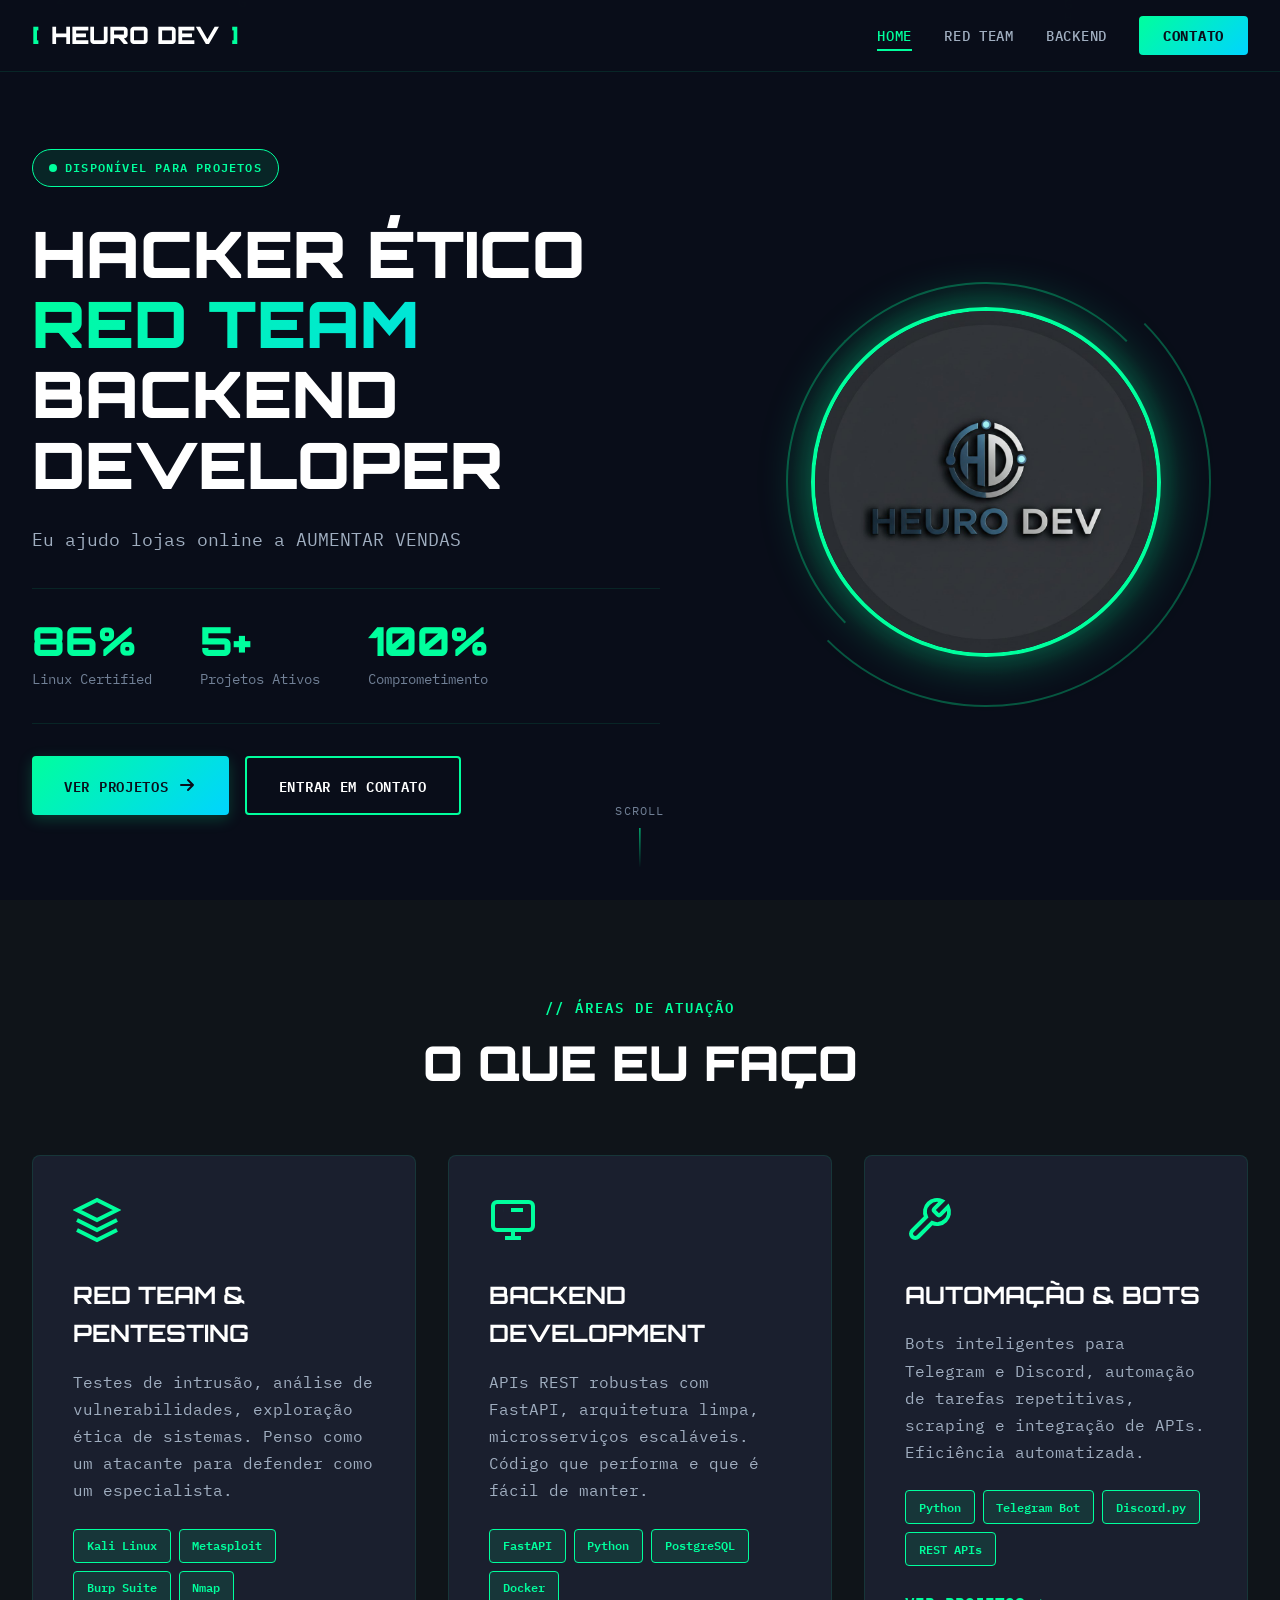
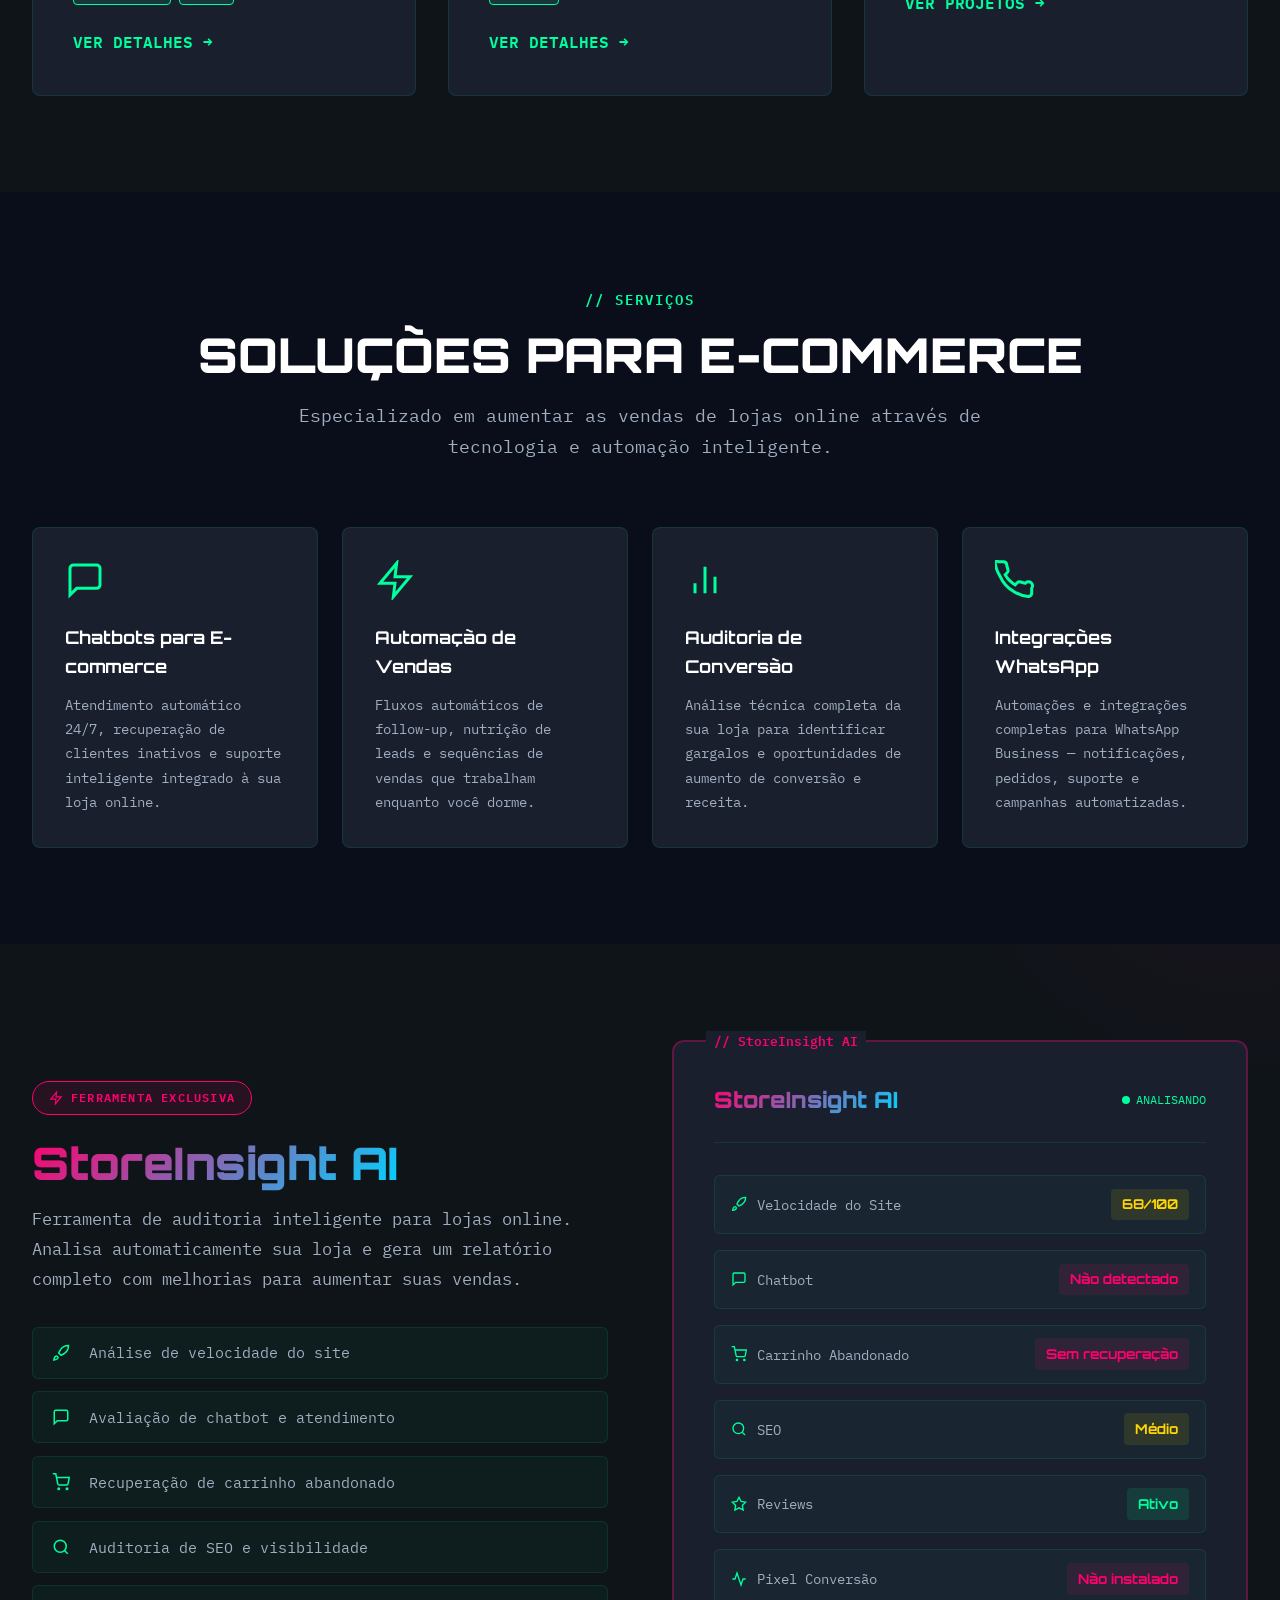
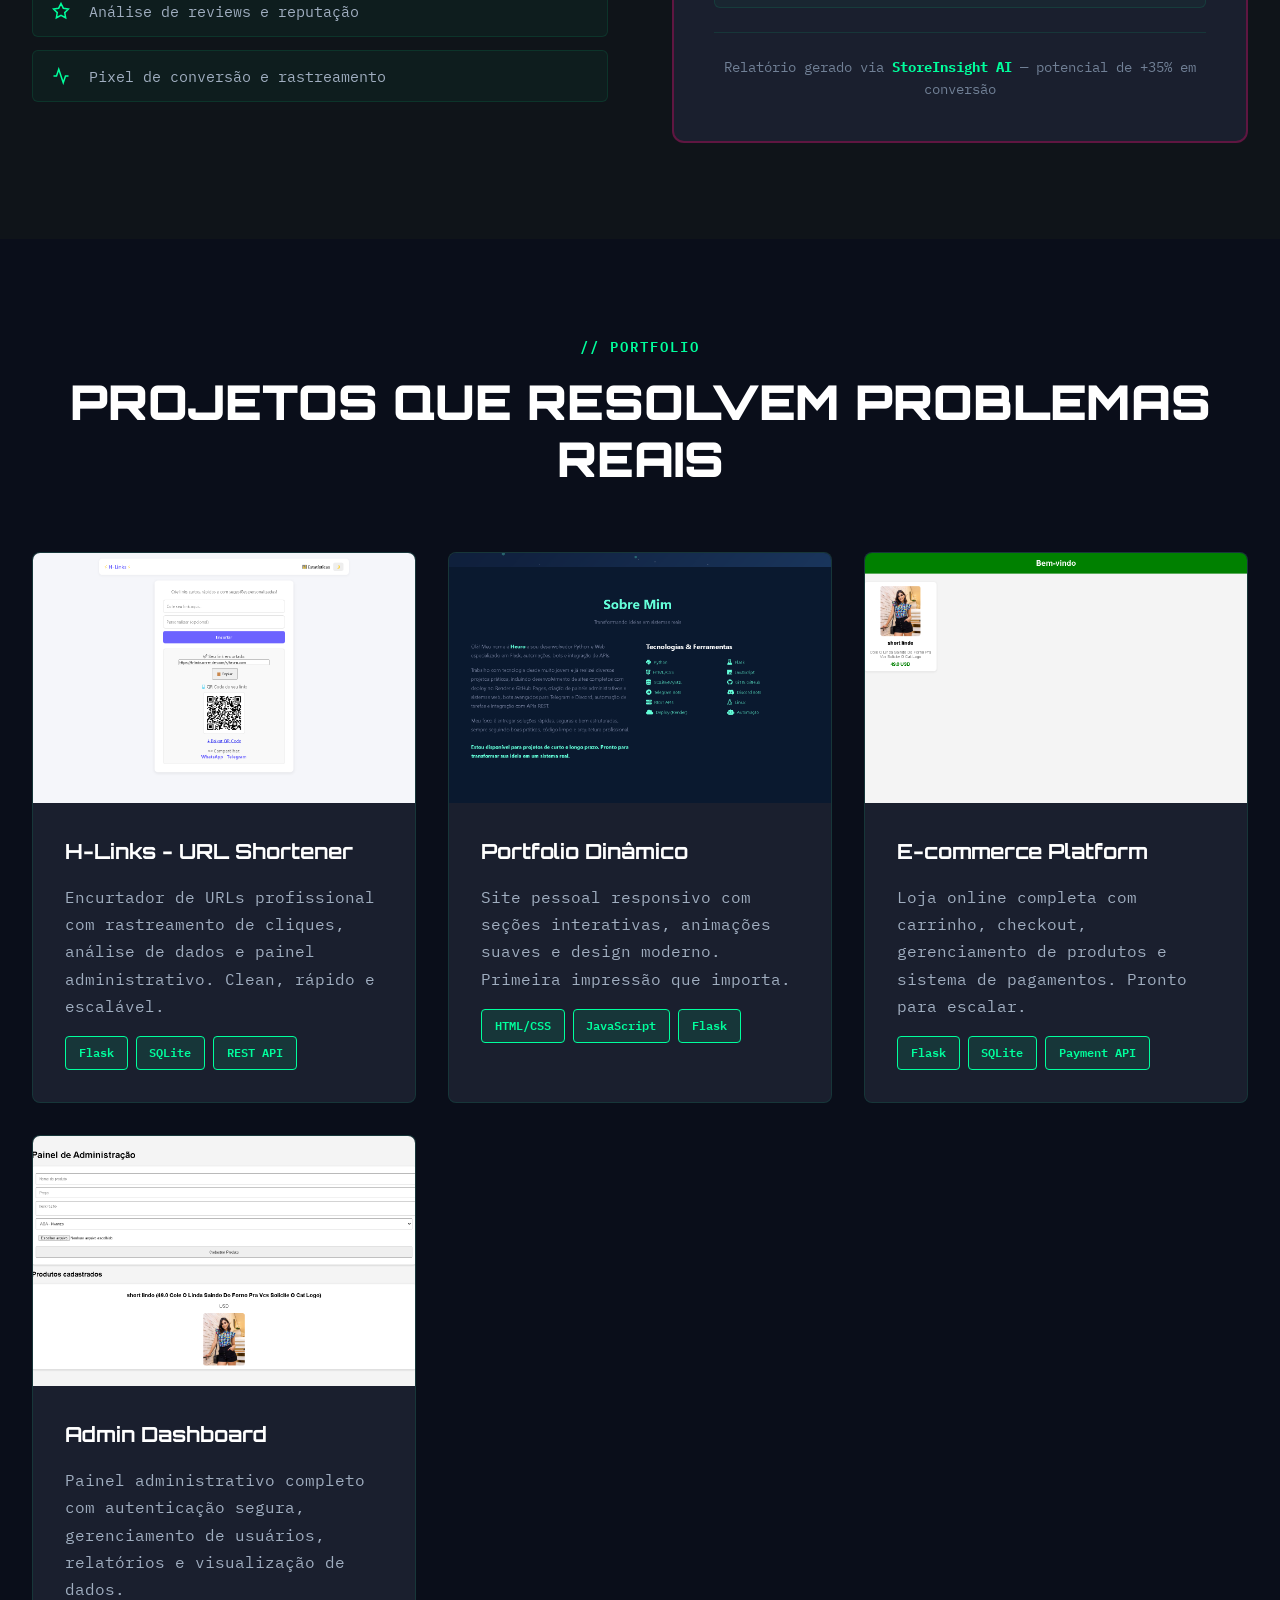
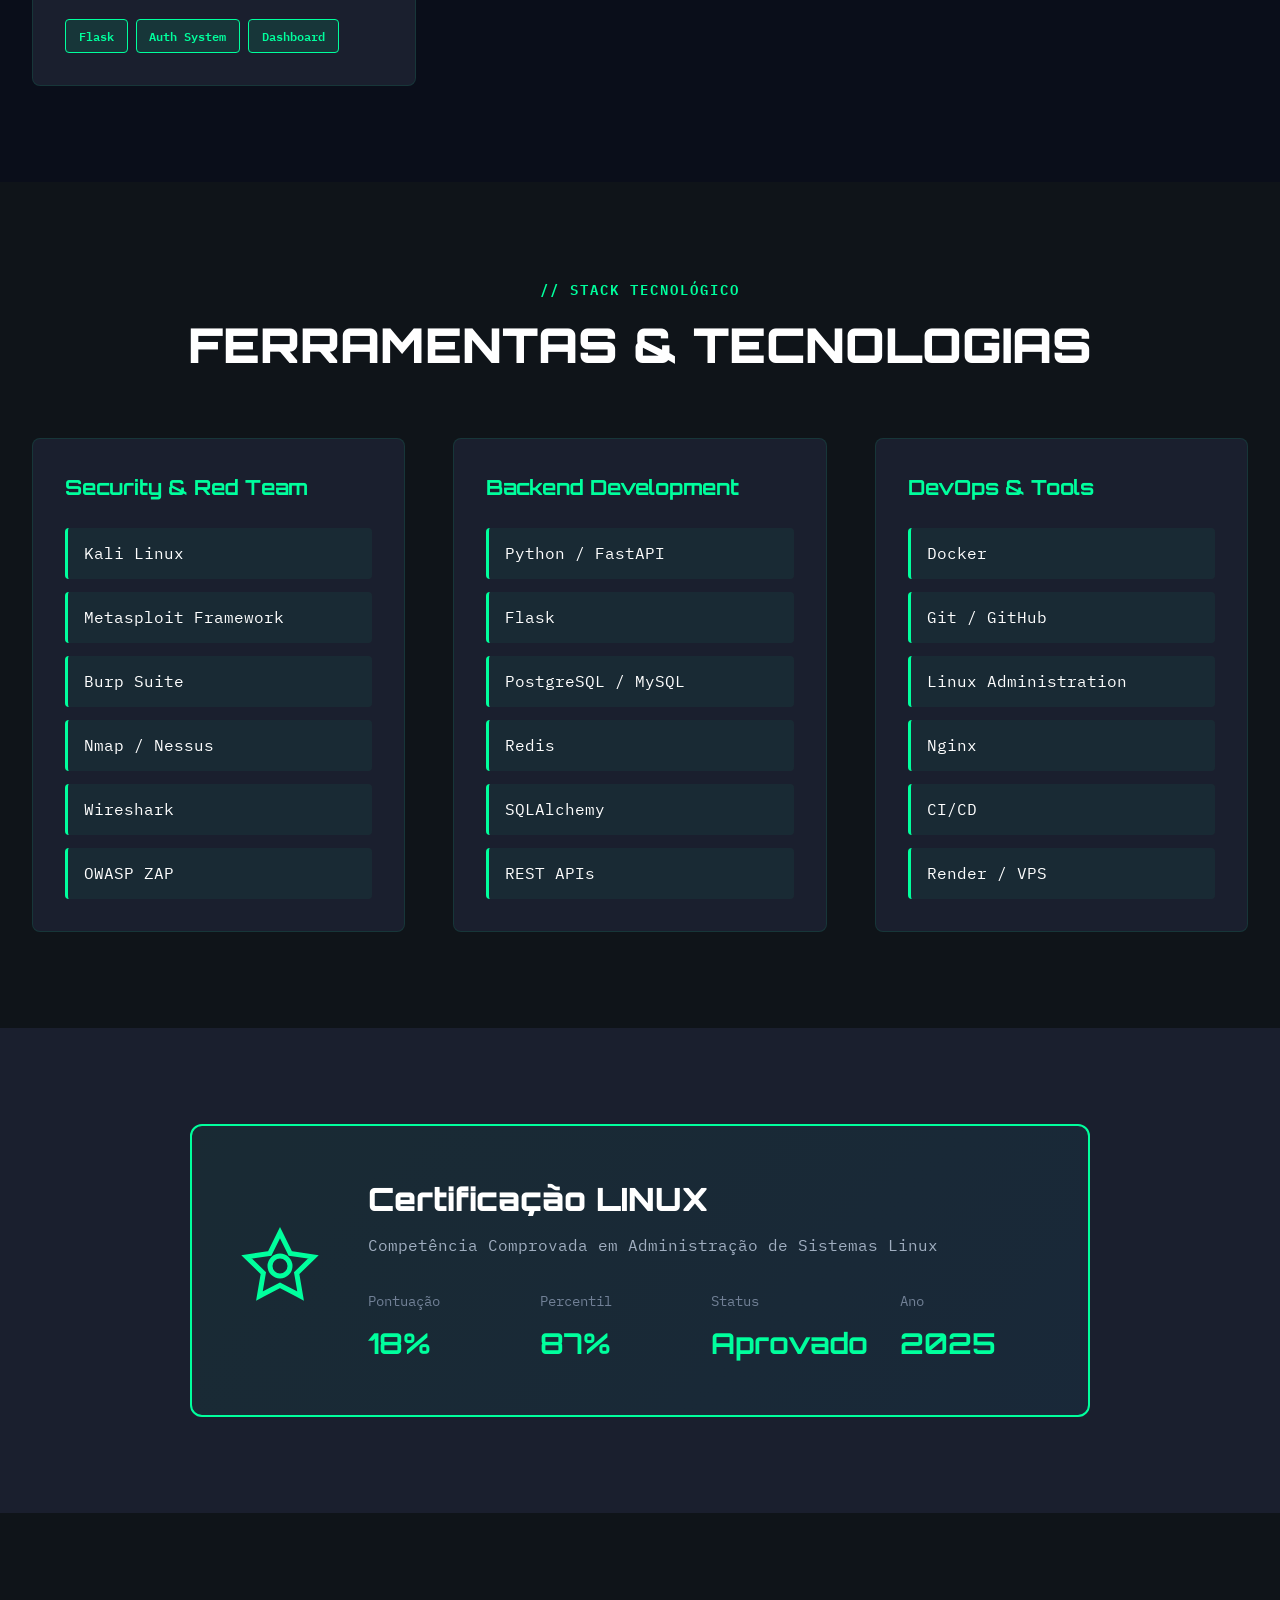
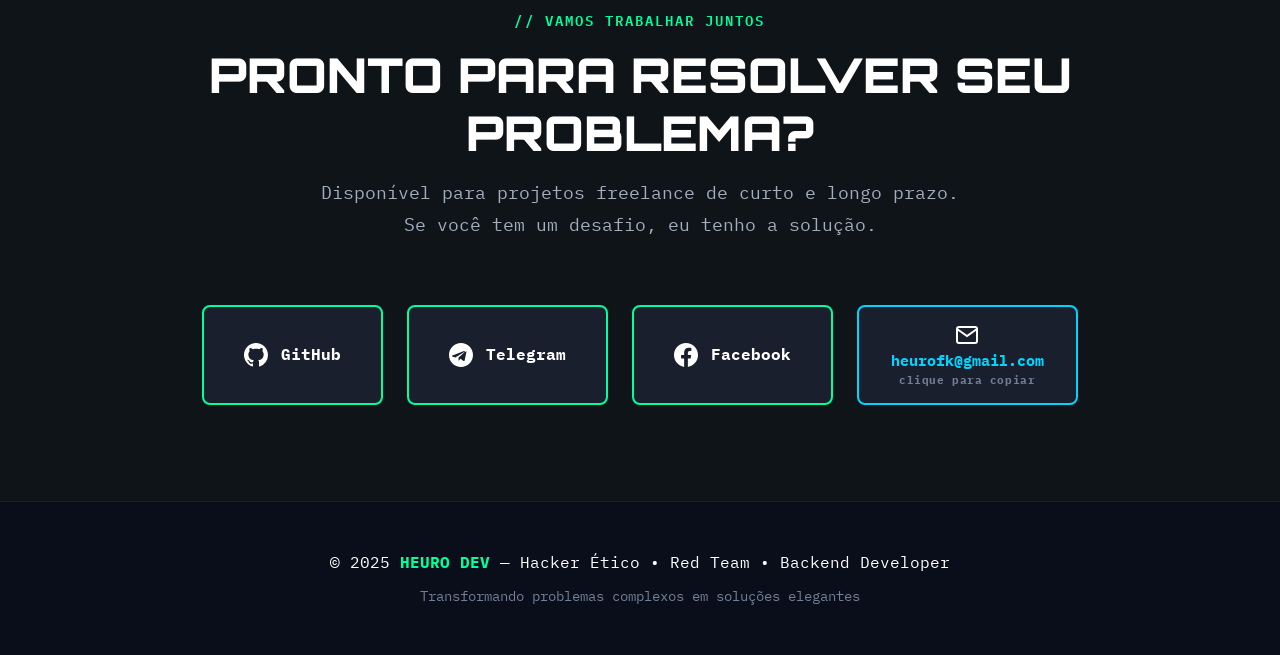
==== commit 278de0f3: "Update index.html" ====
--- a/index.html
+++ b/index.html
@@ -9,289 +9,62 @@
     <link rel="preconnect" href="https://fonts.gstatic.com" crossorigin>
     <link href="https://fonts.googleapis.com/css2?family=Orbitron:wght@400;500;700;900&family=IBM+Plex+Mono:wght@300;400;500;600&display=swap" rel="stylesheet">
     <style>
-        
-        .ecommerce-services {
-            background: var(--bg-primary);
-        }
-
-        .ecommerce-grid {
-            display: grid;
-            grid-template-columns: repeat(auto-fit, minmax(260px, 1fr));
-            gap: 1.5rem;
-        }
-
-        .ecommerce-card {
-            background: var(--bg-tertiary);
-            border: 1px solid var(--border-color);
-            border-radius: 8px;
-            padding: 2rem;
-            transition: var(--transition-base);
-            position: relative;
-            overflow: hidden;
-        }
-
-        .ecommerce-card::before {
-            content: '';
-            position: absolute;
-            top: 0; left: 0;
-            width: 100%; height: 3px;
-            background: linear-gradient(90deg, var(--secondary), var(--primary));
-            transform: scaleX(0);
-            transform-origin: left;
-            transition: var(--transition-base);
-        }
-
-        .ecommerce-card:hover {
-            transform: translateY(-6px);
-            border-color: var(--secondary);
-            box-shadow: 0 20px 40px rgba(255,0,110,0.15);
-        }
-
-        .ecommerce-card:hover::before {
-            transform: scaleX(1);
-        }
-
-        .ecommerce-icon {
-            font-size: 2.5rem;
-            margin-bottom: 1rem;
-        }
-
-        .ecommerce-title {
-            font-family: var(--font-display);
-            font-size: 1.1rem;
-            font-weight: 700;
-            margin-bottom: 0.8rem;
-            color: var(--text-primary);
-        }
-
-        .ecommerce-desc {
-            color: var(--text-secondary);
-            font-size: 0.9rem;
-            line-height: 1.7;
-        }
-
-        
-        .storeinsight {
-            background: var(--bg-secondary);
-            position: relative;
-            overflow: hidden;
-        }
-
-        .storeinsight::before {
-            content: '';
-            position: absolute;
-            top: -50%;
-            right: -20%;
-            width: 600px;
-            height: 600px;
-            background: radial-gradient(circle, rgba(255,0,110,0.06), transparent 70%);
-            pointer-events: none;
-        }
-
-        .storeinsight-wrapper {
-            display: grid;
-            grid-template-columns: 1fr 1fr;
-            gap: 4rem;
-            align-items: center;
-        }
-
-        .storeinsight-badge {
-            display: inline-flex;
-            align-items: center;
-            gap: 0.5rem;
-            padding: 0.4rem 1rem;
-            background: rgba(255, 0, 110, 0.1);
-            border: 1px solid var(--secondary);
-            border-radius: 50px;
-            font-size: 0.75rem;
-            font-weight: 600;
-            letter-spacing: 0.1em;
-            color: var(--secondary);
-            margin-bottom: 1.5rem;
-        }
-
-        .storeinsight-title {
-            font-family: var(--font-display);
-            font-size: 2.8rem;
-            font-weight: 900;
-            line-height: 1.1;
-            margin-bottom: 1rem;
-        }
-
-        .storeinsight-title span {
-            background: linear-gradient(135deg, var(--secondary), var(--accent));
-            -webkit-background-clip: text;
-            -webkit-text-fill-color: transparent;
-            background-clip: text;
-        }
-
-        .storeinsight-subtitle {
-            color: var(--text-secondary);
-            font-size: 1.05rem;
-            line-height: 1.8;
-            margin-bottom: 2rem;
-        }
-
-        .storeinsight-features {
-            display: flex;
-            flex-direction: column;
-            gap: 0.8rem;
-        }
-
-        .si-feature {
-            display: flex;
-            align-items: center;
-            gap: 0.8rem;
-            padding: 0.8rem 1.2rem;
-            background: rgba(0, 255, 157, 0.04);
-            border: 1px solid var(--border-color);
-            border-radius: 6px;
-            transition: var(--transition-base);
-        }
-
-        .si-feature:hover {
-            background: rgba(0, 255, 157, 0.08);
-            border-color: var(--primary);
-            transform: translateX(6px);
-        }
-
-        .si-feature-icon {
-            color: var(--primary);
-            font-size: 1.2rem;
-            min-width: 24px;
-        }
-
-        .si-feature-text {
-            color: var(--text-secondary);
-            font-size: 0.95rem;
-        }
-
-        .storeinsight-panel {
-            background: var(--bg-tertiary);
-            border: 2px solid rgba(255, 0, 110, 0.3);
-            border-radius: 12px;
-            padding: 2.5rem;
-            position: relative;
-        }
-
-        .storeinsight-panel::before {
-            content: '// StoreInsight AI';
-            position: absolute;
-            top: -1px;
-            left: 2rem;
-            background: var(--bg-tertiary);
-            color: var(--secondary);
-            font-size: 0.8rem;
-            font-weight: 600;
-            padding: 0 0.5rem;
-            transform: translateY(-50%);
-        }
-
-        .panel-header {
-            display: flex;
-            align-items: center;
-            gap: 1rem;
-            margin-bottom: 2rem;
-            padding-bottom: 1.5rem;
-            border-bottom: 1px solid var(--border-color);
-        }
-
-        .panel-logo {
-            font-family: var(--font-display);
-            font-size: 1.4rem;
-            font-weight: 900;
-            background: linear-gradient(135deg, var(--secondary), var(--accent));
-            -webkit-background-clip: text;
-            -webkit-text-fill-color: transparent;
-            background-clip: text;
-        }
-
-        .panel-status {
-            display: flex;
-            align-items: center;
-            gap: 0.4rem;
-            font-size: 0.75rem;
-            color: var(--primary);
-            margin-left: auto;
-        }
-
-        .panel-status::before {
-            content: '';
-            width: 8px;
-            height: 8px;
-            background: var(--primary);
-            border-radius: 50%;
-            animation: pulse 2s infinite;
-        }
-
-        .audit-items {
-            display: flex;
-            flex-direction: column;
-            gap: 1rem;
-        }
-
-        .audit-item {
-            display: flex;
-            align-items: center;
-            justify-content: space-between;
-            padding: 0.8rem 1rem;
-            background: rgba(0, 255, 157, 0.03);
-            border-radius: 6px;
-            border: 1px solid var(--border-color);
-        }
-
-        .audit-label {
-            display: flex;
-            align-items: center;
-            gap: 0.6rem;
-            font-size: 0.9rem;
-            color: var(--text-secondary);
-        }
-        .audit-label svg {
-            color: var(--primary);
-            flex-shrink: 0;
-        }
-
-        .audit-score {
-            font-family: var(--font-display);
-            font-size: 0.85rem;
-            font-weight: 700;
-            padding: 0.3rem 0.7rem;
-            border-radius: 4px;
-        }
-
+        .ecommerce-services { background: var(--bg-primary); }
+        .ecommerce-grid { display: grid; grid-template-columns: repeat(auto-fit, minmax(260px, 1fr)); gap: 1.5rem; }
+        .ecommerce-card { background: var(--bg-tertiary); border: 1px solid var(--border-color); border-radius: 8px; padding: 2rem; transition: var(--transition-base); position: relative; overflow: hidden; }
+        .ecommerce-card::before { content: ''; position: absolute; top: 0; left: 0; width: 100%; height: 3px; background: linear-gradient(90deg, var(--secondary), var(--primary)); transform: scaleX(0); transform-origin: left; transition: var(--transition-base); }
+        .ecommerce-card:hover { transform: translateY(-6px); border-color: var(--secondary); box-shadow: 0 20px 40px rgba(255,0,110,0.15); }
+        .ecommerce-card:hover::before { transform: scaleX(1); }
+        .ecommerce-icon { margin-bottom: 1rem; color: var(--primary); }
+        .ecommerce-title { font-family: var(--font-display); font-size: 1.1rem; font-weight: 700; margin-bottom: 0.8rem; color: var(--text-primary); }
+        .ecommerce-desc { color: var(--text-secondary); font-size: 0.9rem; line-height: 1.7; }
+
+        .storeinsight { background: var(--bg-secondary); position: relative; overflow: hidden; }
+        .storeinsight::before { content: ''; position: absolute; top: -50%; right: -20%; width: 600px; height: 600px; background: radial-gradient(circle, rgba(255,0,110,0.06), transparent 70%); pointer-events: none; }
+        .storeinsight-wrapper { display: grid; grid-template-columns: 1fr 1fr; gap: 4rem; align-items: center; }
+        .storeinsight-badge { display: inline-flex; align-items: center; gap: 0.5rem; padding: 0.4rem 1rem; background: rgba(255,0,110,0.1); border: 1px solid var(--secondary); border-radius: 50px; font-size: 0.75rem; font-weight: 600; letter-spacing: 0.1em; color: var(--secondary); margin-bottom: 1.5rem; }
+        .storeinsight-title { font-family: var(--font-display); font-size: 2.8rem; font-weight: 900; line-height: 1.1; margin-bottom: 1rem; }
+        .storeinsight-title span { background: linear-gradient(135deg, var(--secondary), var(--accent)); -webkit-background-clip: text; -webkit-text-fill-color: transparent; background-clip: text; }
+        .storeinsight-subtitle { color: var(--text-secondary); font-size: 1.05rem; line-height: 1.8; margin-bottom: 2rem; }
+        .storeinsight-features { display: flex; flex-direction: column; gap: 0.8rem; }
+        .si-feature { display: flex; align-items: center; gap: 0.8rem; padding: 0.8rem 1.2rem; background: rgba(0,255,157,0.04); border: 1px solid var(--border-color); border-radius: 6px; transition: var(--transition-base); }
+        .si-feature:hover { background: rgba(0,255,157,0.08); border-color: var(--primary); transform: translateX(6px); }
+        .si-feature-icon { color: var(--primary); min-width: 24px; display: flex; align-items: center; }
+        .si-feature-text { color: var(--text-secondary); font-size: 0.95rem; }
+        .storeinsight-panel { background: var(--bg-tertiary); border: 2px solid rgba(255,0,110,0.3); border-radius: 12px; padding: 2.5rem; position: relative; }
+        .storeinsight-panel::before { content: '// StoreInsight AI'; position: absolute; top: -1px; left: 2rem; background: var(--bg-tertiary); color: var(--secondary); font-size: 0.8rem; font-weight: 600; padding: 0 0.5rem; transform: translateY(-50%); }
+        .panel-header { display: flex; align-items: center; gap: 1rem; margin-bottom: 2rem; padding-bottom: 1.5rem; border-bottom: 1px solid var(--border-color); }
+        .panel-logo { font-family: var(--font-display); font-size: 1.4rem; font-weight: 900; background: linear-gradient(135deg, var(--secondary), var(--accent)); -webkit-background-clip: text; -webkit-text-fill-color: transparent; background-clip: text; }
+        .panel-status { display: flex; align-items: center; gap: 0.4rem; font-size: 0.75rem; color: var(--primary); margin-left: auto; }
+        .panel-status::before { content: ''; width: 8px; height: 8px; background: var(--primary); border-radius: 50%; animation: pulse 2s infinite; }
+        .audit-items { display: flex; flex-direction: column; gap: 1rem; }
+        .audit-item { display: flex; align-items: center; justify-content: space-between; padding: 0.8rem 1rem; background: rgba(0,255,157,0.03); border-radius: 6px; border: 1px solid var(--border-color); }
+        .audit-label { display: flex; align-items: center; gap: 0.6rem; font-size: 0.9rem; color: var(--text-secondary); }
+        .audit-label svg { color: var(--primary); flex-shrink: 0; }
+        .audit-score { font-family: var(--font-display); font-size: 0.85rem; font-weight: 700; padding: 0.3rem 0.7rem; border-radius: 4px; }
         .score-good { color: var(--primary); background: rgba(0,255,157,0.1); }
         .score-warn { color: #ffd700; background: rgba(255,215,0,0.1); }
-        .score-bad  { color: var(--secondary); background: rgba(255,0,110,0.1); }
-
-        .panel-footer {
-            margin-top: 1.5rem;
-            padding-top: 1.5rem;
-            border-top: 1px solid var(--border-color);
-            font-size: 0.85rem;
-            color: var(--text-muted);
-            text-align: center;
-        }
-
-        .panel-footer strong {
-            color: var(--primary);
-        }
+        .score-bad { color: var(--secondary); background: rgba(255,0,110,0.1); }
+        .panel-footer { margin-top: 1.5rem; padding-top: 1.5rem; border-top: 1px solid var(--border-color); font-size: 0.85rem; color: var(--text-muted); text-align: center; }
+        .panel-footer strong { color: var(--primary); }
+        .email-copy-btn { background: var(--bg-tertiary); border: 2px solid var(--accent); color: var(--text-primary); cursor: pointer; font-family: var(--font-body); font-size: 0.9rem; position: relative; flex-direction: column; gap: 0.2rem; padding: 1rem 2rem; }
+        .email-copy-btn:hover { background: rgba(0,212,255,0.1); color: var(--accent); transform: translateY(-4px); box-shadow: 0 10px 30px rgba(0,212,255,0.2); }
+        .email-btn-text { font-size: 0.95rem; font-weight: 700; color: var(--accent); }
+        .email-copy-label { font-size: 0.7rem; color: var(--text-muted); letter-spacing: 0.05em; }
+        .email-copy-btn.copied { border-color: var(--primary); background: rgba(0,255,157,0.1); }
+        .email-copy-btn.copied .email-btn-text { color: var(--primary); }
+        .email-copy-btn.copied .email-copy-label { color: var(--primary); }
 
         @media (max-width: 968px) {
-            .storeinsight-wrapper {
-                grid-template-columns: 1fr;
-            }
-            .storeinsight-title {
-                font-size: 2rem;
-            }
+            .storeinsight-wrapper { grid-template-columns: 1fr; }
+            .storeinsight-title { font-size: 2rem; }
         }
     </style>
 </head>
 <body>
-   
+
     <canvas id="matrix-canvas"></canvas>
 
-    
     <nav class="navbar">
         <div class="nav-container">
             <div class="nav-logo">
@@ -313,7 +86,6 @@
         </div>
     </nav>
 
-   
     <section class="hero">
         <div class="hero-container">
             <div class="hero-content">
@@ -369,7 +141,6 @@
         </div>
     </section>
 
-    
     <section class="expertise" id="expertise">
         <div class="container">
             <div class="section-header">
@@ -387,7 +158,7 @@
                     </div>
                     <h3 class="card-title">RED TEAM & PENTESTING</h3>
                     <p class="card-description">
-                        Testes de intrusão, análise de vulnerabilidades, exploração ética de sistemas. 
+                        Testes de intrusão, análise de vulnerabilidades, exploração ética de sistemas.
                         Penso como um atacante para defender como um especialista.
                     </p>
                     <div class="card-tags">
@@ -398,7 +169,6 @@
                     </div>
                     <a href="redteam.html" class="card-link">VER DETALHES →</a>
                 </div>
-
                 <div class="expertise-card">
                     <div class="card-icon">
                         <svg width="48" height="48" viewBox="0 0 24 24" fill="none" stroke="currentColor" stroke-width="2">
@@ -411,7 +181,7 @@
                     </div>
                     <h3 class="card-title">BACKEND DEVELOPMENT</h3>
                     <p class="card-description">
-                        APIs REST robustas com FastAPI, arquitetura limpa, microsserviços escaláveis. 
+                        APIs REST robustas com FastAPI, arquitetura limpa, microsserviços escaláveis.
                         Código que performa e que é fácil de manter.
                     </p>
                     <div class="card-tags">
@@ -422,7 +192,6 @@
                     </div>
                     <a href="backend.html" class="card-link">VER DETALHES →</a>
                 </div>
-
                 <div class="expertise-card">
                     <div class="card-icon">
                         <svg width="48" height="48" viewBox="0 0 24 24" fill="none" stroke="currentColor" stroke-width="2">
@@ -431,7 +200,7 @@
                     </div>
                     <h3 class="card-title">AUTOMAÇÃO & BOTS</h3>
                     <p class="card-description">
-                        Bots inteligentes para Telegram e Discord, automação de tarefas repetitivas, 
+                        Bots inteligentes para Telegram e Discord, automação de tarefas repetitivas,
                         scraping e integração de APIs. Eficiência automatizada.
                     </p>
                     <div class="card-tags">
@@ -446,7 +215,6 @@
         </div>
     </section>
 
-    
     <section class="ecommerce-services" id="servicos">
         <div class="container">
             <div class="section-header">
@@ -461,12 +229,14 @@
                     <div class="ecommerce-icon">
                         <svg width="40" height="40" viewBox="0 0 24 24" fill="none" stroke="currentColor" stroke-width="1.8">
                             <path d="M21 15a2 2 0 0 1-2 2H7l-4 4V5a2 2 0 0 1 2-2h14a2 2 0 0 1 2 2z"/>
-                            <line x1="9" y1="10" x2="9" y2="10"/><line x1="12" y1="10" x2="12" y2="10"/><line x1="15" y1="10" x2="15" y2="10"/>
+                            <line x1="9" y1="10" x2="9" y2="10"/>
+                            <line x1="12" y1="10" x2="12" y2="10"/>
+                            <line x1="15" y1="10" x2="15" y2="10"/>
                         </svg>
                     </div>
                     <h3 class="ecommerce-title">Chatbots para E-commerce</h3>
                     <p class="ecommerce-desc">
-                        Atendimento automático 24/7, recuperação de clientes inativos e suporte inteligente 
+                        Atendimento automático 24/7, recuperação de clientes inativos e suporte inteligente
                         integrado à sua loja online.
                     </p>
                 </div>
@@ -478,19 +248,21 @@
                     </div>
                     <h3 class="ecommerce-title">Automação de Vendas</h3>
                     <p class="ecommerce-desc">
-                        Fluxos automáticos de follow-up, nutrição de leads e sequências de vendas 
+                        Fluxos automáticos de follow-up, nutrição de leads e sequências de vendas
                         que trabalham enquanto você dorme.
                     </p>
                 </div>
                 <div class="ecommerce-card">
                     <div class="ecommerce-icon">
                         <svg width="40" height="40" viewBox="0 0 24 24" fill="none" stroke="currentColor" stroke-width="1.8">
-                            <line x1="18" y1="20" x2="18" y2="10"/><line x1="12" y1="20" x2="12" y2="4"/><line x1="6" y1="20" x2="6" y2="14"/>
+                            <line x1="18" y1="20" x2="18" y2="10"/>
+                            <line x1="12" y1="20" x2="12" y2="4"/>
+                            <line x1="6" y1="20" x2="6" y2="14"/>
                         </svg>
                     </div>
                     <h3 class="ecommerce-title">Auditoria de Conversão</h3>
                     <p class="ecommerce-desc">
-                        Análise técnica completa da sua loja para identificar gargalos e oportunidades 
+                        Análise técnica completa da sua loja para identificar gargalos e oportunidades
                         de aumento de conversão e receita.
                     </p>
                 </div>
@@ -502,7 +274,7 @@
                     </div>
                     <h3 class="ecommerce-title">Integrações WhatsApp</h3>
                     <p class="ecommerce-desc">
-                        Automações e integrações completas para WhatsApp Business — notificações, 
+                        Automações e integrações completas para WhatsApp Business — notificações,
                         pedidos, suporte e campanhas automatizadas.
                     </p>
                 </div>
@@ -510,20 +282,22 @@
         </div>
     </section>
 
-    <!-- ===== NOVA SEÇÃO: STOREINSIGHT AI ===== -->
     <section class="storeinsight" id="storeinsight">
         <div class="container">
             <div class="storeinsight-wrapper">
                 <div class="storeinsight-info">
                     <div class="storeinsight-badge">
-                        ⚡ FERRAMENTA EXCLUSIVA
+                        <svg width="14" height="14" viewBox="0 0 24 24" fill="none" stroke="currentColor" stroke-width="2">
+                            <polygon points="13 2 3 14 12 14 11 22 21 10 12 10 13 2"/>
+                        </svg>
+                        FERRAMENTA EXCLUSIVA
                     </div>
                     <h2 class="storeinsight-title">
                         <span>StoreInsight AI</span>
                     </h2>
                     <p class="storeinsight-subtitle">
-                        Ferramenta de auditoria inteligente para lojas online. 
-                        Analisa automaticamente sua loja e gera um relatório completo 
+                        Ferramenta de auditoria inteligente para lojas online.
+                        Analisa automaticamente sua loja e gera um relatório completo
                         com melhorias para aumentar suas vendas.
                     </p>
                     <div class="storeinsight-features">
@@ -553,7 +327,6 @@
                         </div>
                     </div>
                 </div>
-
                 <div class="storeinsight-panel">
                     <div class="panel-header">
                         <div class="panel-logo">StoreInsight AI</div>
@@ -593,7 +366,6 @@
         </div>
     </section>
 
-    
     <section class="projects" id="projects">
         <div class="container">
             <div class="section-header">
@@ -611,7 +383,7 @@
                     <div class="project-info">
                         <h3 class="project-title">H-Links - URL Shortener</h3>
                         <p class="project-description">
-                            Encurtador de URLs profissional com rastreamento de cliques, 
+                            Encurtador de URLs profissional com rastreamento de cliques,
                             análise de dados e painel administrativo. Clean, rápido e escalável.
                         </p>
                         <div class="project-tags">
@@ -621,7 +393,6 @@
                         </div>
                     </div>
                 </div>
-
                 <div class="project-card">
                     <div class="project-image">
                         <img src="project-portfolio.png" alt="Portfolio Project">
@@ -632,7 +403,7 @@
                     <div class="project-info">
                         <h3 class="project-title">Portfolio Dinâmico</h3>
                         <p class="project-description">
-                            Site pessoal responsivo com seções interativas, 
+                            Site pessoal responsivo com seções interativas,
                             animações suaves e design moderno. Primeira impressão que importa.
                         </p>
                         <div class="project-tags">
@@ -642,7 +413,6 @@
                         </div>
                     </div>
                 </div>
-
                 <div class="project-card">
                     <div class="project-image">
                         <img src="project-loja.png" alt="E-commerce Project">
@@ -653,7 +423,7 @@
                     <div class="project-info">
                         <h3 class="project-title">E-commerce Platform</h3>
                         <p class="project-description">
-                            Loja online completa com carrinho, checkout, gerenciamento de produtos 
+                            Loja online completa com carrinho, checkout, gerenciamento de produtos
                             e sistema de pagamentos. Pronto para escalar.
                         </p>
                         <div class="project-tags">
@@ -663,7 +433,6 @@
                         </div>
                     </div>
                 </div>
-
                 <div class="project-card">
                     <div class="project-image">
                         <img src="project-painel.png" alt="Admin Panel Project">
@@ -674,7 +443,7 @@
                     <div class="project-info">
                         <h3 class="project-title">Admin Dashboard</h3>
                         <p class="project-description">
-                            Painel administrativo completo com autenticação segura, 
+                            Painel administrativo completo com autenticação segura,
                             gerenciamento de usuários, relatórios e visualização de dados.
                         </p>
                         <div class="project-tags">
@@ -755,7 +524,7 @@
                         </div>
                         <div class="cert-stat">
                             <span class="cert-label">Status</span>
-                            <span class="cert-value cert-approved">✓ Aprovado</span>
+                            <span class="cert-value cert-approved">Aprovado</span>
                         </div>
                         <div class="cert-stat">
                             <span class="cert-label">Ano</span>
@@ -821,55 +590,13 @@
         </div>
     </footer>
 
-    <style>
-        .email-copy-btn {
-            background: var(--bg-tertiary);
-            border: 2px solid var(--accent);
-            color: var(--text-primary);
-            cursor: pointer;
-            font-family: var(--font-body);
-            font-size: 0.9rem;
-            position: relative;
-            flex-direction: column;
-            gap: 0.2rem;
-            padding: 1rem 2rem;
-        }
-        .email-copy-btn:hover {
-            background: rgba(0, 212, 255, 0.1);
-            color: var(--accent);
-            transform: translateY(-4px);
-            box-shadow: 0 10px 30px rgba(0, 212, 255, 0.2);
-        }
-        .email-btn-text {
-            font-size: 0.95rem;
-            font-weight: 700;
-            color: var(--accent);
-        }
-        .email-copy-label {
-            font-size: 0.7rem;
-            color: var(--text-muted);
-            letter-spacing: 0.05em;
-        }
-        .email-copy-btn.copied {
-            border-color: var(--primary);
-            background: rgba(0, 255, 157, 0.1);
-        }
-        .email-copy-btn.copied .email-btn-text {
-            color: var(--primary);
-        }
-        .email-copy-btn.copied .email-copy-label {
-            color: var(--primary);
-        }
-    </style>
-
     <script>
         function copyEmail(btn) {
             const email = 'heurofk@gmail.com';
             navigator.clipboard.writeText(email).then(() => {
                 const label = btn.querySelector('.email-copy-label');
-                const text = btn.querySelector('.email-btn-text');
                 btn.classList.add('copied');
-                label.textContent = '✓ copiado!';
+                label.textContent = 'copiado!';
                 setTimeout(() => {
                     btn.classList.remove('copied');
                     label.textContent = 'clique para copiar';
@@ -881,887 +608,4 @@
     <script src="security.js"></script>
     <script src="script.js"></script>
 </body>
-</html><!DOCTYPE html>
-<html lang="pt-BR">
-<head>
-    <meta charset="UTF-8">
-    <meta name="viewport" content="width=device-width, initial-scale=1.0">
-    <title>Heuro - Hacker Ético | Red Team | Backend Developer</title>
-    <link rel="stylesheet" href="styles.css">
-    <link rel="preconnect" href="https://fonts.googleapis.com">
-    <link rel="preconnect" href="https://fonts.gstatic.com" crossorigin>
-    <link href="https://fonts.googleapis.com/css2?family=Orbitron:wght@400;500;700;900&family=IBM+Plex+Mono:wght@300;400;500;600&display=swap" rel="stylesheet">
-    <style>
-        
-        .ecommerce-services {
-            background: var(--bg-primary);
-        }
-
-        .ecommerce-grid {
-            display: grid;
-            grid-template-columns: repeat(auto-fit, minmax(260px, 1fr));
-            gap: 1.5rem;
-        }
-
-        .ecommerce-card {
-            background: var(--bg-tertiary);
-            border: 1px solid var(--border-color);
-            border-radius: 8px;
-            padding: 2rem;
-            transition: var(--transition-base);
-            position: relative;
-            overflow: hidden;
-        }
-
-        .ecommerce-card::before {
-            content: '';
-            position: absolute;
-            top: 0; left: 0;
-            width: 100%; height: 3px;
-            background: linear-gradient(90deg, var(--secondary), var(--primary));
-            transform: scaleX(0);
-            transform-origin: left;
-            transition: var(--transition-base);
-        }
-
-        .ecommerce-card:hover {
-            transform: translateY(-6px);
-            border-color: var(--secondary);
-            box-shadow: 0 20px 40px rgba(255,0,110,0.15);
-        }
-
-        .ecommerce-card:hover::before {
-            transform: scaleX(1);
-        }
-
-        .ecommerce-icon {
-            font-size: 2.5rem;
-            margin-bottom: 1rem;
-        }
-
-        .ecommerce-title {
-            font-family: var(--font-display);
-            font-size: 1.1rem;
-            font-weight: 700;
-            margin-bottom: 0.8rem;
-            color: var(--text-primary);
-        }
-
-        .ecommerce-desc {
-            color: var(--text-secondary);
-            font-size: 0.9rem;
-            line-height: 1.7;
-        }
-
-        /* ===== STOREINSIGHT AI ===== */
-        .storeinsight {
-            background: var(--bg-secondary);
-            position: relative;
-            overflow: hidden;
-        }
-
-        .storeinsight::before {
-            content: '';
-            position: absolute;
-            top: -50%;
-            right: -20%;
-            width: 600px;
-            height: 600px;
-            background: radial-gradient(circle, rgba(255,0,110,0.06), transparent 70%);
-            pointer-events: none;
-        }
-
-        .storeinsight-wrapper {
-            display: grid;
-            grid-template-columns: 1fr 1fr;
-            gap: 4rem;
-            align-items: center;
-        }
-
-        .storeinsight-badge {
-            display: inline-flex;
-            align-items: center;
-            gap: 0.5rem;
-            padding: 0.4rem 1rem;
-            background: rgba(255, 0, 110, 0.1);
-            border: 1px solid var(--secondary);
-            border-radius: 50px;
-            font-size: 0.75rem;
-            font-weight: 600;
-            letter-spacing: 0.1em;
-            color: var(--secondary);
-            margin-bottom: 1.5rem;
-        }
-
-        .storeinsight-title {
-            font-family: var(--font-display);
-            font-size: 2.8rem;
-            font-weight: 900;
-            line-height: 1.1;
-            margin-bottom: 1rem;
-        }
-
-        .storeinsight-title span {
-            background: linear-gradient(135deg, var(--secondary), var(--accent));
-            -webkit-background-clip: text;
-            -webkit-text-fill-color: transparent;
-            background-clip: text;
-        }
-
-        .storeinsight-subtitle {
-            color: var(--text-secondary);
-            font-size: 1.05rem;
-            line-height: 1.8;
-            margin-bottom: 2rem;
-        }
-
-        .storeinsight-features {
-            display: flex;
-            flex-direction: column;
-            gap: 0.8rem;
-        }
-
-        .si-feature {
-            display: flex;
-            align-items: center;
-            gap: 0.8rem;
-            padding: 0.8rem 1.2rem;
-            background: rgba(0, 255, 157, 0.04);
-            border: 1px solid var(--border-color);
-            border-radius: 6px;
-            transition: var(--transition-base);
-        }
-
-        .si-feature:hover {
-            background: rgba(0, 255, 157, 0.08);
-            border-color: var(--primary);
-            transform: translateX(6px);
-        }
-
-        .si-feature-icon {
-            color: var(--primary);
-            font-size: 1.2rem;
-            min-width: 24px;
-        }
-
-        .si-feature-text {
-            color: var(--text-secondary);
-            font-size: 0.95rem;
-        }
-
-        .storeinsight-panel {
-            background: var(--bg-tertiary);
-            border: 2px solid rgba(255, 0, 110, 0.3);
-            border-radius: 12px;
-            padding: 2.5rem;
-            position: relative;
-        }
-
-        .storeinsight-panel::before {
-            content: '// StoreInsight AI';
-            position: absolute;
-            top: -1px;
-            left: 2rem;
-            background: var(--bg-tertiary);
-            color: var(--secondary);
-            font-size: 0.8rem;
-            font-weight: 600;
-            padding: 0 0.5rem;
-            transform: translateY(-50%);
-        }
-
-        .panel-header {
-            display: flex;
-            align-items: center;
-            gap: 1rem;
-            margin-bottom: 2rem;
-            padding-bottom: 1.5rem;
-            border-bottom: 1px solid var(--border-color);
-        }
-
-        .panel-logo {
-            font-family: var(--font-display);
-            font-size: 1.4rem;
-            font-weight: 900;
-            background: linear-gradient(135deg, var(--secondary), var(--accent));
-            -webkit-background-clip: text;
-            -webkit-text-fill-color: transparent;
-            background-clip: text;
-        }
-
-        .panel-status {
-            display: flex;
-            align-items: center;
-            gap: 0.4rem;
-            font-size: 0.75rem;
-            color: var(--primary);
-            margin-left: auto;
-        }
-
-        .panel-status::before {
-            content: '';
-            width: 8px;
-            height: 8px;
-            background: var(--primary);
-            border-radius: 50%;
-            animation: pulse 2s infinite;
-        }
-
-        .audit-items {
-            display: flex;
-            flex-direction: column;
-            gap: 1rem;
-        }
-
-        .audit-item {
-            display: flex;
-            align-items: center;
-            justify-content: space-between;
-            padding: 0.8rem 1rem;
-            background: rgba(0, 255, 157, 0.03);
-            border-radius: 6px;
-            border: 1px solid var(--border-color);
-        }
-
-        .audit-label {
-            display: flex;
-            align-items: center;
-            gap: 0.6rem;
-            font-size: 0.9rem;
-            color: var(--text-secondary);
-        }
-        .audit-label svg {
-            color: var(--primary);
-            flex-shrink: 0;
-        }
-
-        .audit-score {
-            font-family: var(--font-display);
-            font-size: 0.85rem;
-            font-weight: 700;
-            padding: 0.3rem 0.7rem;
-            border-radius: 4px;
-        }
-
-        .score-good { color: var(--primary); background: rgba(0,255,157,0.1); }
-        .score-warn { color: #ffd700; background: rgba(255,215,0,0.1); }
-        .score-bad  { color: var(--secondary); background: rgba(255,0,110,0.1); }
-
-        .panel-footer {
-            margin-top: 1.5rem;
-            padding-top: 1.5rem;
-            border-top: 1px solid var(--border-color);
-            font-size: 0.85rem;
-            color: var(--text-muted);
-            text-align: center;
-        }
-
-        .panel-footer strong {
-            color: var(--primary);
-        }
-
-        @media (max-width: 968px) {
-            .storeinsight-wrapper {
-                grid-template-columns: 1fr;
-            }
-            .storeinsight-title {
-                font-size: 2rem;
-            }
-        }
-    </style>
-</head>
-<body>
-   
-    <canvas id="matrix-canvas"></canvas>
-
-    
-    <nav class="navbar">
-        <div class="nav-container">
-            <div class="nav-logo">
-                <span class="logo-bracket">[</span>
-                <span class="logo-text">HEURO DEV</span>
-                <span class="logo-bracket">]</span>
-            </div>
-            <div class="nav-links">
-                <a href="index.html" class="nav-link active">HOME</a>
-                <a href="redteam.html" class="nav-link">RED TEAM</a>
-                <a href="backend.html" class="nav-link">BACKEND</a>
-                <a href="#contact" class="nav-link nav-cta">CONTATO</a>
-            </div>
-            <div class="nav-toggle">
-                <span></span>
-                <span></span>
-                <span></span>
-            </div>
-        </div>
-    </nav>
-
-   
-    <section class="hero">
-        <div class="hero-container">
-            <div class="hero-content">
-                <div class="hero-badge">
-                    <span class="badge-pulse"></span>
-                    DISPONÍVEL PARA PROJETOS
-                </div>
-                <h1 class="hero-title">
-                    <span class="title-line">HACKER ÉTICO</span>
-                    <span class="title-line title-gradient">RED TEAM</span>
-                    <span class="title-line">BACKEND DEVELOPER</span>
-                </h1>
-                <p class="hero-subtitle">
-                    Eu ajudo lojas online a <span class="highlight">AUMENTAR VENDAS</span><br>
-                    através de automação, chatbots e otimização de conversão.
-                </p>
-                <div class="hero-stats">
-                    <div class="stat-item">
-                        <span class="stat-number">86%</span>
-                        <span class="stat-label">Linux Certified</span>
-                    </div>
-                    <div class="stat-item">
-                        <span class="stat-number">5+</span>
-                        <span class="stat-label">Projetos Ativos</span>
-                    </div>
-                    <div class="stat-item">
-                        <span class="stat-number">100%</span>
-                        <span class="stat-label">Comprometimento</span>
-                    </div>
-                </div>
-                <div class="hero-cta">
-                    <a href="#projects" class="btn btn-primary">
-                        <span>VER PROJETOS</span>
-                        <svg width="20" height="20" viewBox="0 0 20 20" fill="none">
-                            <path d="M4 10H16M16 10L11 5M16 10L11 15" stroke="currentColor" stroke-width="2" stroke-linecap="round" stroke-linejoin="round"/>
-                        </svg>
-                    </a>
-                    <a href="#contact" class="btn btn-secondary">
-                        <span>ENTRAR EM CONTATO</span>
-                    </a>
-                </div>
-            </div>
-            <div class="hero-image">
-                <div class="image-glow"></div>
-                <img src="hero-avatar.png" alt="Heuro Avatar" class="avatar-img">
-                <div class="avatar-ring"></div>
-                <div class="avatar-ring-2"></div>
-            </div>
-        </div>
-        <div class="hero-scroll">
-            <span>SCROLL</span>
-            <div class="scroll-line"></div>
-        </div>
-    </section>
-
-    
-    <section class="expertise" id="expertise">
-        <div class="container">
-            <div class="section-header">
-                <span class="section-tag">// ÁREAS DE ATUAÇÃO</span>
-                <h2 class="section-title">O QUE EU FAÇO</h2>
-            </div>
-            <div class="expertise-grid">
-                <div class="expertise-card">
-                    <div class="card-icon">
-                        <svg width="48" height="48" viewBox="0 0 24 24" fill="none" stroke="currentColor" stroke-width="2">
-                            <path d="M12 2L2 7L12 12L22 7L12 2Z"/>
-                            <path d="M2 17L12 22L22 17"/>
-                            <path d="M2 12L12 17L22 12"/>
-                        </svg>
-                    </div>
-                    <h3 class="card-title">RED TEAM & PENTESTING</h3>
-                    <p class="card-description">
-                        Testes de intrusão, análise de vulnerabilidades, exploração ética de sistemas. 
-                        Penso como um atacante para defender como um especialista.
-                    </p>
-                    <div class="card-tags">
-                        <span class="tag">Kali Linux</span>
-                        <span class="tag">Metasploit</span>
-                        <span class="tag">Burp Suite</span>
-                        <span class="tag">Nmap</span>
-                    </div>
-                    <a href="redteam.html" class="card-link">VER DETALHES →</a>
-                </div>
-
-                <div class="expertise-card">
-                    <div class="card-icon">
-                        <svg width="48" height="48" viewBox="0 0 24 24" fill="none" stroke="currentColor" stroke-width="2">
-                            <rect x="2" y="3" width="20" height="14" rx="2"/>
-                            <path d="M8 21H16"/>
-                            <path d="M12 17V21"/>
-                            <path d="M7 7H7.01"/>
-                            <path d="M11 7H17"/>
-                        </svg>
-                    </div>
-                    <h3 class="card-title">BACKEND DEVELOPMENT</h3>
-                    <p class="card-description">
-                        APIs REST robustas com FastAPI, arquitetura limpa, microsserviços escaláveis. 
-                        Código que performa e que é fácil de manter.
-                    </p>
-                    <div class="card-tags">
-                        <span class="tag">FastAPI</span>
-                        <span class="tag">Python</span>
-                        <span class="tag">PostgreSQL</span>
-                        <span class="tag">Docker</span>
-                    </div>
-                    <a href="backend.html" class="card-link">VER DETALHES →</a>
-                </div>
-
-                <div class="expertise-card">
-                    <div class="card-icon">
-                        <svg width="48" height="48" viewBox="0 0 24 24" fill="none" stroke="currentColor" stroke-width="2">
-                            <path d="M14.7 6.3a1 1 0 0 0 0 1.4l1.6 1.6a1 1 0 0 0 1.4 0l3.77-3.77a6 6 0 0 1-7.94 7.94l-6.91 6.91a2.12 2.12 0 0 1-3-3l6.91-6.91a6 6 0 0 1 7.94-7.94l-3.76 3.76z"/>
-                        </svg>
-                    </div>
-                    <h3 class="card-title">AUTOMAÇÃO & BOTS</h3>
-                    <p class="card-description">
-                        Bots inteligentes para Telegram e Discord, automação de tarefas repetitivas, 
-                        scraping e integração de APIs. Eficiência automatizada.
-                    </p>
-                    <div class="card-tags">
-                        <span class="tag">Python</span>
-                        <span class="tag">Telegram Bot</span>
-                        <span class="tag">Discord.py</span>
-                        <span class="tag">REST APIs</span>
-                    </div>
-                    <a href="#projects" class="card-link">VER PROJETOS →</a>
-                </div>
-            </div>
-        </div>
-    </section>
-
-    <!-- ===== NOVA SEÇÃO: SERVIÇOS E-COMMERCE ===== -->
-    <section class="ecommerce-services" id="servicos">
-        <div class="container">
-            <div class="section-header">
-                <span class="section-tag">// SERVIÇOS</span>
-                <h2 class="section-title">SOLUÇÕES PARA E-COMMERCE</h2>
-                <p class="section-description">
-                    Especializado em aumentar as vendas de lojas online através de tecnologia e automação inteligente.
-                </p>
-            </div>
-            <div class="ecommerce-grid">
-                <div class="ecommerce-card">
-                    <div class="ecommerce-icon">
-                        <svg width="40" height="40" viewBox="0 0 24 24" fill="none" stroke="currentColor" stroke-width="1.8">
-                            <path d="M21 15a2 2 0 0 1-2 2H7l-4 4V5a2 2 0 0 1 2-2h14a2 2 0 0 1 2 2z"/>
-                            <line x1="9" y1="10" x2="9" y2="10"/><line x1="12" y1="10" x2="12" y2="10"/><line x1="15" y1="10" x2="15" y2="10"/>
-                        </svg>
-                    </div>
-                    <h3 class="ecommerce-title">Chatbots para E-commerce</h3>
-                    <p class="ecommerce-desc">
-                        Atendimento automático 24/7, recuperação de clientes inativos e suporte inteligente 
-                        integrado à sua loja online.
-                    </p>
-                </div>
-                <div class="ecommerce-card">
-                    <div class="ecommerce-icon">
-                        <svg width="40" height="40" viewBox="0 0 24 24" fill="none" stroke="currentColor" stroke-width="1.8">
-                            <polygon points="13 2 3 14 12 14 11 22 21 10 12 10 13 2"/>
-                        </svg>
-                    </div>
-                    <h3 class="ecommerce-title">Automação de Vendas</h3>
-                    <p class="ecommerce-desc">
-                        Fluxos automáticos de follow-up, nutrição de leads e sequências de vendas 
-                        que trabalham enquanto você dorme.
-                    </p>
-                </div>
-                <div class="ecommerce-card">
-                    <div class="ecommerce-icon">
-                        <svg width="40" height="40" viewBox="0 0 24 24" fill="none" stroke="currentColor" stroke-width="1.8">
-                            <line x1="18" y1="20" x2="18" y2="10"/><line x1="12" y1="20" x2="12" y2="4"/><line x1="6" y1="20" x2="6" y2="14"/>
-                        </svg>
-                    </div>
-                    <h3 class="ecommerce-title">Auditoria de Conversão</h3>
-                    <p class="ecommerce-desc">
-                        Análise técnica completa da sua loja para identificar gargalos e oportunidades 
-                        de aumento de conversão e receita.
-                    </p>
-                </div>
-                <div class="ecommerce-card">
-                    <div class="ecommerce-icon">
-                        <svg width="40" height="40" viewBox="0 0 24 24" fill="none" stroke="currentColor" stroke-width="1.8">
-                            <path d="M22 16.92v3a2 2 0 01-2.18 2 19.79 19.79 0 01-8.63-3.07A19.5 19.5 0 013.07 9.81a19.79 19.79 0 01-3.07-8.68A2 2 0 012 1h3a2 2 0 012 1.72c.127.96.361 1.903.7 2.81a2 2 0 01-.45 2.11L6.09 8.91a16 16 0 006 6l1.27-1.27a2 2 0 012.11-.45c.907.339 1.85.573 2.81.7A2 2 0 0122 16.92z"/>
-                        </svg>
-                    </div>
-                    <h3 class="ecommerce-title">Integrações WhatsApp</h3>
-                    <p class="ecommerce-desc">
-                        Automações e integrações completas para WhatsApp Business — notificações, 
-                        pedidos, suporte e campanhas automatizadas.
-                    </p>
-                </div>
-            </div>
-        </div>
-    </section>
-
-    <!-- ===== NOVA SEÇÃO: STOREINSIGHT AI ===== -->
-    <section class="storeinsight" id="storeinsight">
-        <div class="container">
-            <div class="storeinsight-wrapper">
-                <div class="storeinsight-info">
-                    <div class="storeinsight-badge">
-                        ⚡ FERRAMENTA EXCLUSIVA
-                    </div>
-                    <h2 class="storeinsight-title">
-                        <span>StoreInsight AI</span>
-                    </h2>
-                    <p class="storeinsight-subtitle">
-                        Ferramenta de auditoria inteligente para lojas online. 
-                        Analisa automaticamente sua loja e gera um relatório completo 
-                        com melhorias para aumentar suas vendas.
-                    </p>
-                    <div class="storeinsight-features">
-                        <div class="si-feature">
-                            <span class="si-feature-icon"><svg width="18" height="18" viewBox="0 0 24 24" fill="none" stroke="currentColor" stroke-width="2"><path d="M4.5 16.5c-1.5 1.26-2 5-2 5s3.74-.5 5-2c.71-.84.7-2.13-.09-2.91a2.18 2.18 0 00-2.91-.09z"/><path d="M12 15l-3-3a22 22 0 012-3.95A12.88 12.88 0 0122 2c0 2.72-.78 7.5-6 11a22.35 22.35 0 01-4 2z"/></svg></span>
-                            <span class="si-feature-text">Análise de velocidade do site</span>
-                        </div>
-                        <div class="si-feature">
-                            <span class="si-feature-icon"><svg width="18" height="18" viewBox="0 0 24 24" fill="none" stroke="currentColor" stroke-width="2"><path d="M21 15a2 2 0 01-2 2H7l-4 4V5a2 2 0 012-2h14a2 2 0 012 2z"/></svg></span>
-                            <span class="si-feature-text">Avaliação de chatbot e atendimento</span>
-                        </div>
-                        <div class="si-feature">
-                            <span class="si-feature-icon"><svg width="18" height="18" viewBox="0 0 24 24" fill="none" stroke="currentColor" stroke-width="2"><circle cx="9" cy="21" r="1"/><circle cx="20" cy="21" r="1"/><path d="M1 1h4l2.68 13.39a2 2 0 002 1.61h9.72a2 2 0 002-1.61L23 6H6"/></svg></span>
-                            <span class="si-feature-text">Recuperação de carrinho abandonado</span>
-                        </div>
-                        <div class="si-feature">
-                            <span class="si-feature-icon"><svg width="18" height="18" viewBox="0 0 24 24" fill="none" stroke="currentColor" stroke-width="2"><circle cx="11" cy="11" r="8"/><line x1="21" y1="21" x2="16.65" y2="16.65"/></svg></span>
-                            <span class="si-feature-text">Auditoria de SEO e visibilidade</span>
-                        </div>
-                        <div class="si-feature">
-                            <span class="si-feature-icon"><svg width="18" height="18" viewBox="0 0 24 24" fill="none" stroke="currentColor" stroke-width="2"><polygon points="12 2 15.09 8.26 22 9.27 17 14.14 18.18 21.02 12 17.77 5.82 21.02 7 14.14 2 9.27 8.91 8.26 12 2"/></svg></span>
-                            <span class="si-feature-text">Análise de reviews e reputação</span>
-                        </div>
-                        <div class="si-feature">
-                            <span class="si-feature-icon"><svg width="18" height="18" viewBox="0 0 24 24" fill="none" stroke="currentColor" stroke-width="2"><polyline points="22 12 18 12 15 21 9 3 6 12 2 12"/></svg></span>
-                            <span class="si-feature-text">Pixel de conversão e rastreamento</span>
-                        </div>
-                    </div>
-                </div>
-
-                <div class="storeinsight-panel">
-                    <div class="panel-header">
-                        <div class="panel-logo">StoreInsight AI</div>
-                        <div class="panel-status">ANALISANDO</div>
-                    </div>
-                    <div class="audit-items">
-                        <div class="audit-item">
-                            <span class="audit-label"><svg width="16" height="16" viewBox="0 0 24 24" fill="none" stroke="currentColor" stroke-width="2"><path d="M4.5 16.5c-1.5 1.26-2 5-2 5s3.74-.5 5-2c.71-.84.7-2.13-.09-2.91a2.18 2.18 0 00-2.91-.09z"/><path d="M12 15l-3-3a22 22 0 012-3.95A12.88 12.88 0 0122 2c0 2.72-.78 7.5-6 11a22.35 22.35 0 01-4 2z"/></svg> Velocidade do Site</span>
-                            <span class="audit-score score-warn">68/100</span>
-                        </div>
-                        <div class="audit-item">
-                            <span class="audit-label"><svg width="16" height="16" viewBox="0 0 24 24" fill="none" stroke="currentColor" stroke-width="2"><path d="M21 15a2 2 0 01-2 2H7l-4 4V5a2 2 0 012-2h14a2 2 0 012 2z"/></svg> Chatbot</span>
-                            <span class="audit-score score-bad">Não detectado</span>
-                        </div>
-                        <div class="audit-item">
-                            <span class="audit-label"><svg width="16" height="16" viewBox="0 0 24 24" fill="none" stroke="currentColor" stroke-width="2"><circle cx="9" cy="21" r="1"/><circle cx="20" cy="21" r="1"/><path d="M1 1h4l2.68 13.39a2 2 0 002 1.61h9.72a2 2 0 002-1.61L23 6H6"/></svg> Carrinho Abandonado</span>
-                            <span class="audit-score score-bad">Sem recuperação</span>
-                        </div>
-                        <div class="audit-item">
-                            <span class="audit-label"><svg width="16" height="16" viewBox="0 0 24 24" fill="none" stroke="currentColor" stroke-width="2"><circle cx="11" cy="11" r="8"/><line x1="21" y1="21" x2="16.65" y2="16.65"/></svg> SEO</span>
-                            <span class="audit-score score-warn">Médio</span>
-                        </div>
-                        <div class="audit-item">
-                            <span class="audit-label"><svg width="16" height="16" viewBox="0 0 24 24" fill="none" stroke="currentColor" stroke-width="2"><polygon points="12 2 15.09 8.26 22 9.27 17 14.14 18.18 21.02 12 17.77 5.82 21.02 7 14.14 2 9.27 8.91 8.26 12 2"/></svg> Reviews</span>
-                            <span class="audit-score score-good">Ativo</span>
-                        </div>
-                        <div class="audit-item">
-                            <span class="audit-label"><svg width="16" height="16" viewBox="0 0 24 24" fill="none" stroke="currentColor" stroke-width="2"><polyline points="22 12 18 12 15 21 9 3 6 12 2 12"/></svg> Pixel Conversão</span>
-                            <span class="audit-score score-bad">Não instalado</span>
-                        </div>
-                    </div>
-                    <div class="panel-footer">
-                        Relatório gerado via <strong>StoreInsight AI</strong> — potencial de +35% em conversão
-                    </div>
-                </div>
-            </div>
-        </div>
-    </section>
-
-    
-    <section class="projects" id="projects">
-        <div class="container">
-            <div class="section-header">
-                <span class="section-tag">// PORTFOLIO</span>
-                <h2 class="section-title">PROJETOS QUE RESOLVEM PROBLEMAS REAIS</h2>
-            </div>
-            <div class="projects-grid">
-                <div class="project-card">
-                    <div class="project-image">
-                        <img src="project-hlinks.png" alt="H-Links Project">
-                        <div class="project-overlay">
-                            <a href="https://h-links.onrender.com/" target="_blank" class="project-link">VER PROJETO</a>
-                        </div>
-                    </div>
-                    <div class="project-info">
-                        <h3 class="project-title">H-Links - URL Shortener</h3>
-                        <p class="project-description">
-                            Encurtador de URLs profissional com rastreamento de cliques, 
-                            análise de dados e painel administrativo. Clean, rápido e escalável.
-                        </p>
-                        <div class="project-tags">
-                            <span class="tag">Flask</span>
-                            <span class="tag">SQLite</span>
-                            <span class="tag">REST API</span>
-                        </div>
-                    </div>
-                </div>
-
-                <div class="project-card">
-                    <div class="project-image">
-                        <img src="project-portfolio.png" alt="Portfolio Project">
-                        <div class="project-overlay">
-                            <a href="https://meu-portifolio-z5lh.onrender.com/" target="_blank" class="project-link">VER PROJETO</a>
-                        </div>
-                    </div>
-                    <div class="project-info">
-                        <h3 class="project-title">Portfolio Dinâmico</h3>
-                        <p class="project-description">
-                            Site pessoal responsivo com seções interativas, 
-                            animações suaves e design moderno. Primeira impressão que importa.
-                        </p>
-                        <div class="project-tags">
-                            <span class="tag">HTML/CSS</span>
-                            <span class="tag">JavaScript</span>
-                            <span class="tag">Flask</span>
-                        </div>
-                    </div>
-                </div>
-
-                <div class="project-card">
-                    <div class="project-image">
-                        <img src="project-loja.png" alt="E-commerce Project">
-                        <div class="project-overlay">
-                            <a href="https://loja-1-6k0m.onrender.com/" target="_blank" class="project-link">VER PROJETO</a>
-                        </div>
-                    </div>
-                    <div class="project-info">
-                        <h3 class="project-title">E-commerce Platform</h3>
-                        <p class="project-description">
-                            Loja online completa com carrinho, checkout, gerenciamento de produtos 
-                            e sistema de pagamentos. Pronto para escalar.
-                        </p>
-                        <div class="project-tags">
-                            <span class="tag">Flask</span>
-                            <span class="tag">SQLite</span>
-                            <span class="tag">Payment API</span>
-                        </div>
-                    </div>
-                </div>
-
-                <div class="project-card">
-                    <div class="project-image">
-                        <img src="project-painel.png" alt="Admin Panel Project">
-                        <div class="project-overlay">
-                            <a href="https://painel-ly5m.onrender.com/login" target="_blank" class="project-link">VER PROJETO</a>
-                        </div>
-                    </div>
-                    <div class="project-info">
-                        <h3 class="project-title">Admin Dashboard</h3>
-                        <p class="project-description">
-                            Painel administrativo completo com autenticação segura, 
-                            gerenciamento de usuários, relatórios e visualização de dados.
-                        </p>
-                        <div class="project-tags">
-                            <span class="tag">Flask</span>
-                            <span class="tag">Auth System</span>
-                            <span class="tag">Dashboard</span>
-                        </div>
-                    </div>
-                </div>
-            </div>
-        </div>
-    </section>
-
-    <section class="skills">
-        <div class="container">
-            <div class="section-header">
-                <span class="section-tag">// STACK TECNOLÓGICO</span>
-                <h2 class="section-title">FERRAMENTAS & TECNOLOGIAS</h2>
-            </div>
-            <div class="skills-categories">
-                <div class="skill-category">
-                    <h3 class="category-title">Security & Red Team</h3>
-                    <div class="skill-list">
-                        <div class="skill-item">Kali Linux</div>
-                        <div class="skill-item">Metasploit Framework</div>
-                        <div class="skill-item">Burp Suite</div>
-                        <div class="skill-item">Nmap / Nessus</div>
-                        <div class="skill-item">Wireshark</div>
-                        <div class="skill-item">OWASP ZAP</div>
-                    </div>
-                </div>
-                <div class="skill-category">
-                    <h3 class="category-title">Backend Development</h3>
-                    <div class="skill-list">
-                        <div class="skill-item">Python / FastAPI</div>
-                        <div class="skill-item">Flask</div>
-                        <div class="skill-item">PostgreSQL / MySQL</div>
-                        <div class="skill-item">Redis</div>
-                        <div class="skill-item">SQLAlchemy</div>
-                        <div class="skill-item">REST APIs</div>
-                    </div>
-                </div>
-                <div class="skill-category">
-                    <h3 class="category-title">DevOps & Tools</h3>
-                    <div class="skill-list">
-                        <div class="skill-item">Docker</div>
-                        <div class="skill-item">Git / GitHub</div>
-                        <div class="skill-item">Linux Administration</div>
-                        <div class="skill-item">Nginx</div>
-                        <div class="skill-item">CI/CD</div>
-                        <div class="skill-item">Render / VPS</div>
-                    </div>
-                </div>
-            </div>
-        </div>
-    </section>
-
-    <section class="certification">
-        <div class="container">
-            <div class="cert-card">
-                <div class="cert-badge">
-                    <svg width="80" height="80" viewBox="0 0 24 24" fill="none" stroke="currentColor" stroke-width="1.5">
-                        <path d="M12 15a3 3 0 100-6 3 3 0 000 6z"/>
-                        <path d="M12 2l3.09 6.26L22 9.27l-5 4.87 1.18 6.88L12 17.77l-6.18 3.25L7 14.14 2 9.27l6.91-1.01L12 2z"/>
-                    </svg>
-                </div>
-                <div class="cert-info">
-                    <h3 class="cert-title">Certificação LINUX</h3>
-                    <p class="cert-subtitle">Competência Comprovada em Administração de Sistemas Linux</p>
-                    <div class="cert-stats">
-                        <div class="cert-stat">
-                            <span class="cert-label">Pontuação</span>
-                            <span class="cert-value">86%</span>
-                        </div>
-                        <div class="cert-stat">
-                            <span class="cert-label">Percentil</span>
-                            <span class="cert-value">87%</span>
-                        </div>
-                        <div class="cert-stat">
-                            <span class="cert-label">Status</span>
-                            <span class="cert-value cert-approved">✓ Aprovado</span>
-                        </div>
-                        <div class="cert-stat">
-                            <span class="cert-label">Ano</span>
-                            <span class="cert-value">2025</span>
-                        </div>
-                    </div>
-                </div>
-            </div>
-        </div>
-    </section>
-
-    <section class="contact" id="contact">
-        <div class="container">
-            <div class="section-header">
-                <span class="section-tag">// VAMOS TRABALHAR JUNTOS</span>
-                <h2 class="section-title">PRONTO PARA RESOLVER SEU PROBLEMA?</h2>
-                <p class="section-description">
-                    Disponível para projetos freelance de curto e longo prazo.<br>
-                    Se você tem um desafio, eu tenho a solução.
-                </p>
-            </div>
-            <div class="contact-cta">
-                <a href="https://github.com/heuro12" target="_blank" class="contact-btn">
-                    <svg width="24" height="24" viewBox="0 0 24 24" fill="currentColor">
-                        <path d="M12 0C5.37 0 0 5.37 0 12c0 5.31 3.435 9.795 8.205 11.385.6.105.825-.255.825-.57 0-.285-.015-1.23-.015-2.235-3.015.555-3.795-.735-4.035-1.41-.135-.345-.72-1.41-1.23-1.695-.42-.225-1.02-.78-.015-.795.945-.015 1.62.87 1.845 1.23 1.08 1.815 2.805 1.305 3.495.99.105-.78.42-1.305.765-1.605-2.67-.3-5.46-1.335-5.46-5.925 0-1.305.465-2.385 1.23-3.225-.12-.3-.54-1.53.12-3.18 0 0 1.005-.315 3.3 1.23.96-.27 1.98-.405 3-.405s2.04.135 3 .405c2.295-1.56 3.3-1.23 3.3-1.23.66 1.65.24 2.88.12 3.18.765.84 1.23 1.905 1.23 3.225 0 4.605-2.805 5.625-5.475 5.925.435.375.81 1.095.81 2.22 0 1.605-.015 2.895-.015 3.3 0 .315.225.69.825.57A12.02 12.02 0 0024 12c0-6.63-5.37-12-12-12z"/>
-                    </svg>
-                    <span>GitHub</span>
-                </a>
-                <a href="https://t.me/HEURODEV" target="_blank" class="contact-btn">
-                    <svg width="24" height="24" viewBox="0 0 24 24" fill="currentColor">
-                        <path d="M12 0C5.373 0 0 5.373 0 12s5.373 12 12 12 12-5.373 12-12S18.627 0 12 0zm5.562 8.247l-1.97 9.289c-.145.658-.537.818-1.084.508l-3-2.21-1.447 1.394c-.16.16-.295.295-.605.295l.213-3.053 5.56-5.023c.242-.213-.054-.333-.373-.12L6.26 14.4l-2.95-.924c-.64-.203-.654-.64.136-.954l11.57-4.461c.537-.194 1.006.131.547 1.186z"/>
-                    </svg>
-                    <span>Telegram</span>
-                </a>
-                <a href="https://www.facebook.com/profile.php?id=61559349458783" target="_blank" class="contact-btn">
-                    <svg width="24" height="24" viewBox="0 0 24 24" fill="currentColor">
-                        <path d="M24 12.073c0-6.627-5.373-12-12-12s-12 5.373-12 12c0 5.99 4.388 10.954 10.125 11.854v-8.385H7.078v-3.47h3.047V9.43c0-3.007 1.792-4.669 4.533-4.669 1.312 0 2.686.235 2.686.235v2.953H15.83c-1.491 0-1.956.925-1.956 1.874v2.25h3.328l-.532 3.47h-2.796v8.385C19.612 23.027 24 18.062 24 12.073z"/>
-                    </svg>
-                    <span>Facebook</span>
-                </a>
-                <button class="contact-btn email-copy-btn" onclick="copyEmail(this)" title="Clique para copiar o email">
-                    <svg width="24" height="24" viewBox="0 0 24 24" fill="none" stroke="currentColor" stroke-width="2">
-                        <path d="M4 4h16c1.1 0 2 .9 2 2v12c0 1.1-.9 2-2 2H4c-1.1 0-2-.9-2-2V6c0-1.1.9-2 2-2z"/>
-                        <polyline points="22,6 12,13 2,6"/>
-                    </svg>
-                    <span class="email-btn-text">heurofk@gmail.com</span>
-                    <span class="email-copy-label">clique para copiar</span>
-                </button>
-            </div>
-        </div>
-    </section>
-
-    <footer class="footer">
-        <div class="container">
-            <div class="footer-content">
-                <p class="footer-text">
-                    © 2025 <span class="highlight">HEURO DEV</span> — Hacker Ético • Red Team • Backend Developer
-                </p>
-                <p class="footer-subtext">
-                    Transformando problemas complexos em soluções elegantes
-                </p>
-            </div>
-        </div>
-    </footer>
-
-    <style>
-        .email-copy-btn {
-            background: var(--bg-tertiary);
-            border: 2px solid var(--accent);
-            color: var(--text-primary);
-            cursor: pointer;
-            font-family: var(--font-body);
-            font-size: 0.9rem;
-            position: relative;
-            flex-direction: column;
-            gap: 0.2rem;
-            padding: 1rem 2rem;
-        }
-        .email-copy-btn:hover {
-            background: rgba(0, 212, 255, 0.1);
-            color: var(--accent);
-            transform: translateY(-4px);
-            box-shadow: 0 10px 30px rgba(0, 212, 255, 0.2);
-        }
-        .email-btn-text {
-            font-size: 0.95rem;
-            font-weight: 700;
-            color: var(--accent);
-        }
-        .email-copy-label {
-            font-size: 0.7rem;
-            color: var(--text-muted);
-            letter-spacing: 0.05em;
-        }
-        .email-copy-btn.copied {
-            border-color: var(--primary);
-            background: rgba(0, 255, 157, 0.1);
-        }
-        .email-copy-btn.copied .email-btn-text {
-            color: var(--primary);
-        }
-        .email-copy-btn.copied .email-copy-label {
-            color: var(--primary);
-        }
-    </style>
-
-    <script>
-        function copyEmail(btn) {
-            const email = 'heurofk@gmail.com';
-            navigator.clipboard.writeText(email).then(() => {
-                const label = btn.querySelector('.email-copy-label');
-                const text = btn.querySelector('.email-btn-text');
-                btn.classList.add('copied');
-                label.textContent = '✓ copiado!';
-                setTimeout(() => {
-                    btn.classList.remove('copied');
-                    label.textContent = 'clique para copiar';
-                }, 2500);
-            });
-        }
-    </script>
-
-    <script src="security.js"></script>
-    <script src="script.js"></script>
-</body>
 </html>
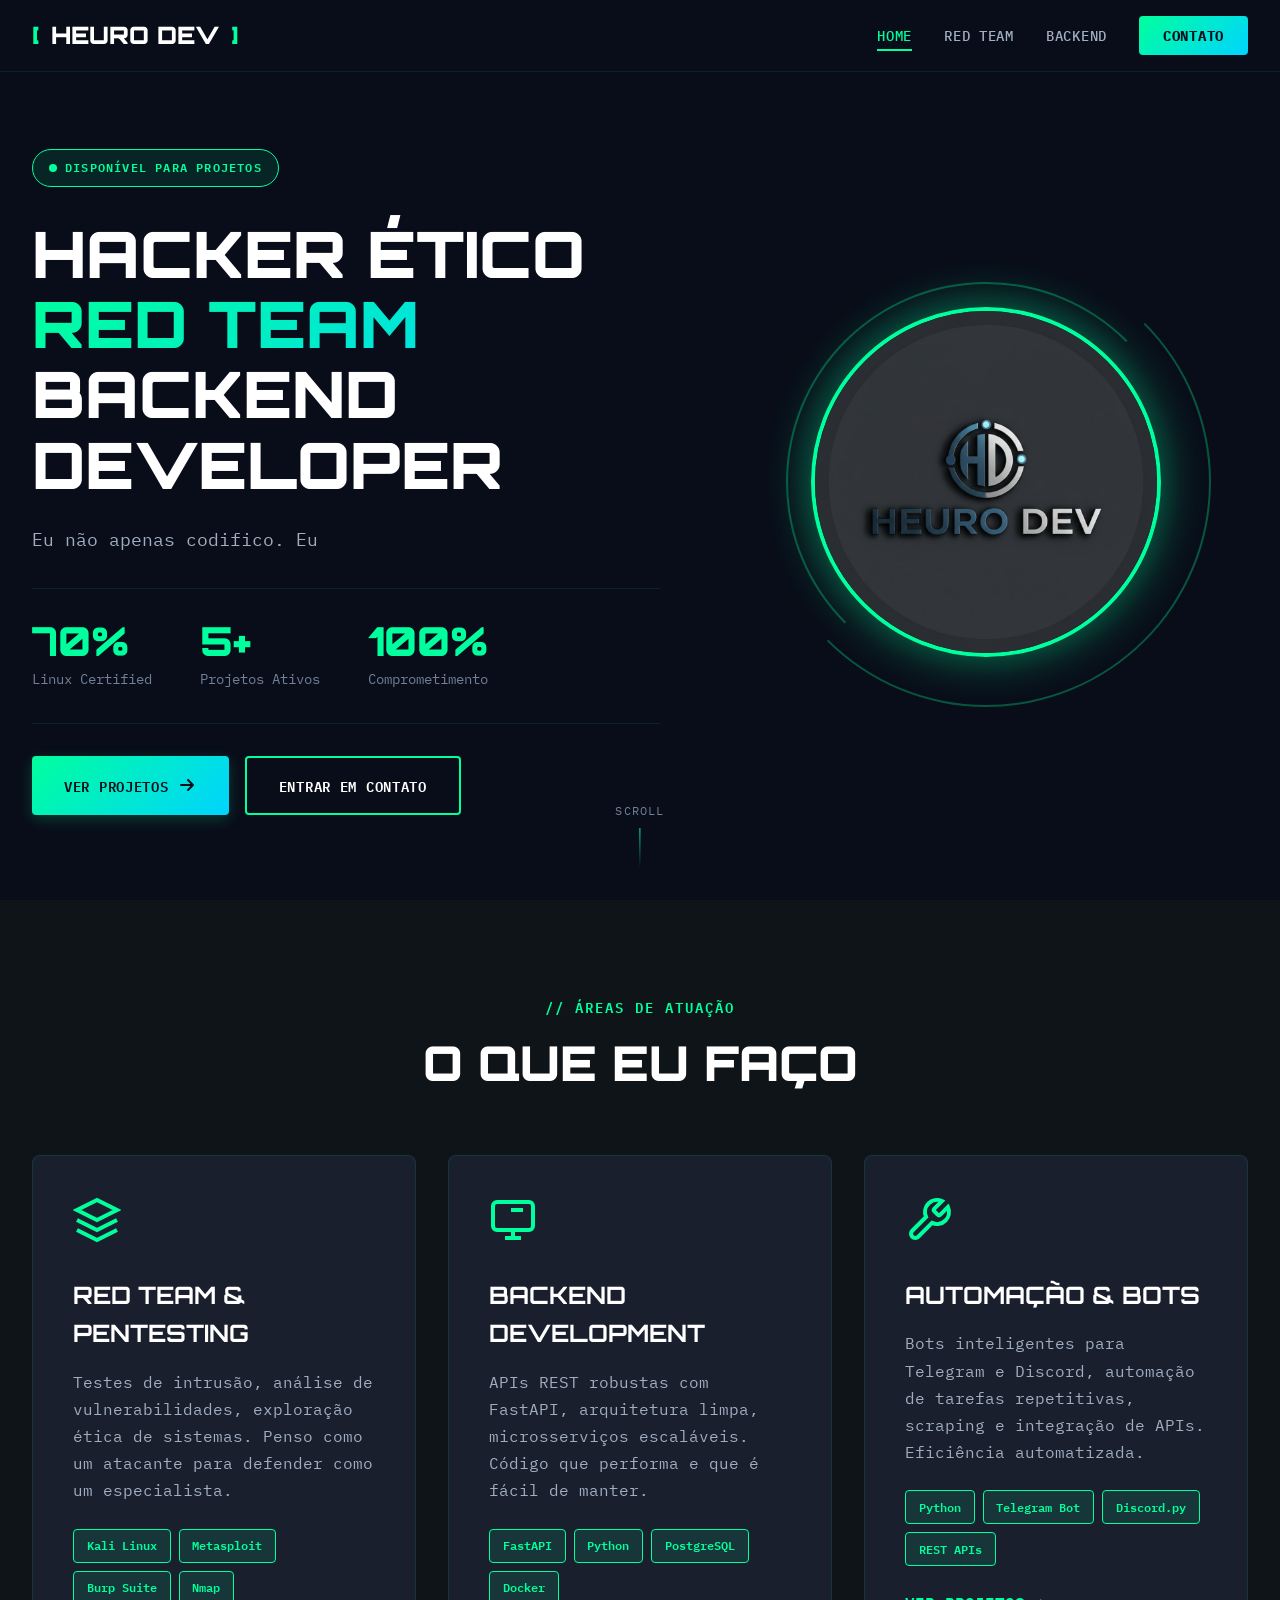
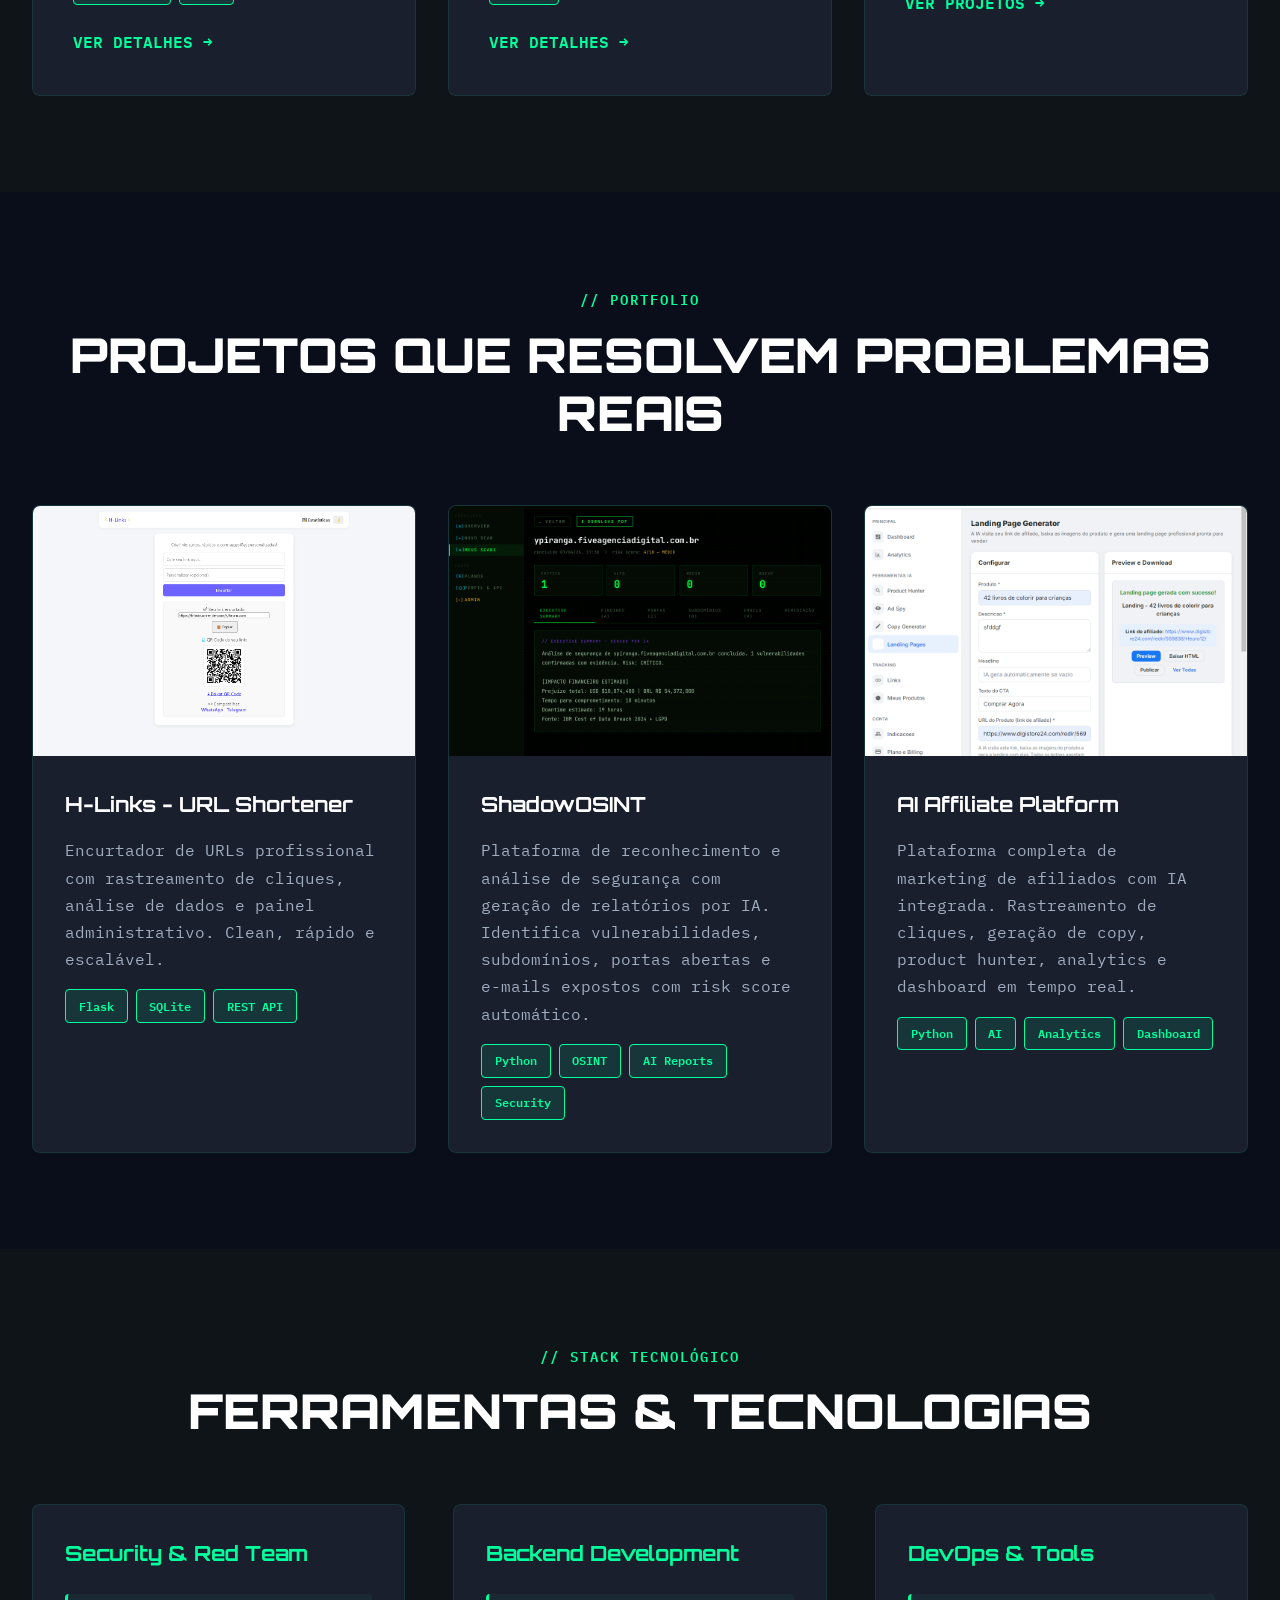
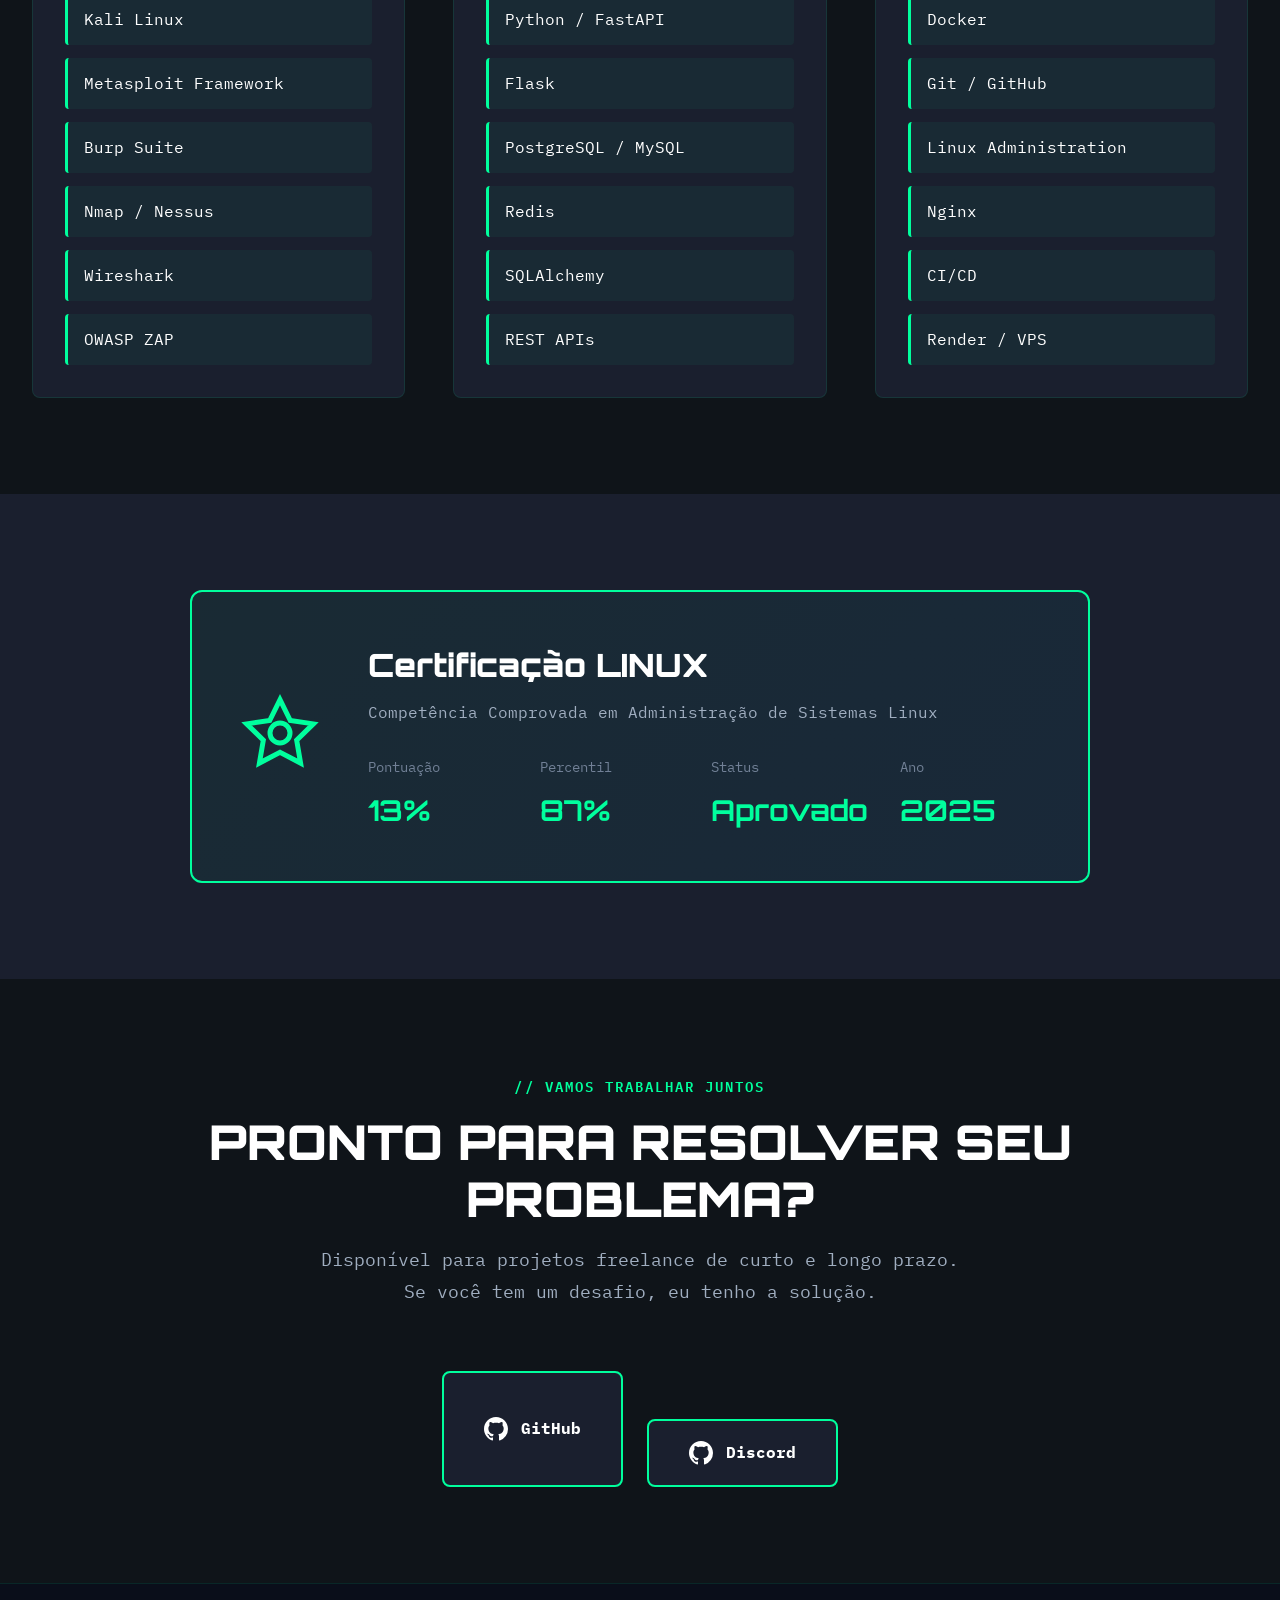
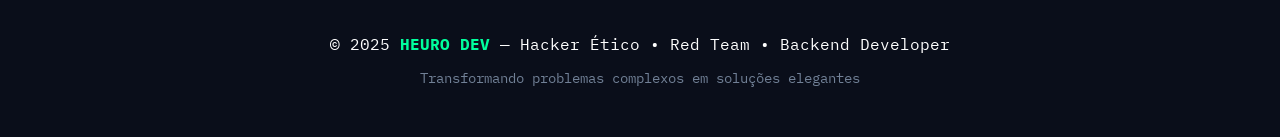
==== commit ffd85b66: "Update index.html" ====
--- a/index.html
+++ b/index.html
@@ -4,67 +4,17 @@
     <meta charset="UTF-8">
     <meta name="viewport" content="width=device-width, initial-scale=1.0">
     <title>Heuro - Hacker Ético | Red Team | Backend Developer</title>
+    <link rel="icon" type="image/png" href="heurodev.png">
     <link rel="stylesheet" href="styles.css">
     <link rel="preconnect" href="https://fonts.googleapis.com">
     <link rel="preconnect" href="https://fonts.gstatic.com" crossorigin>
     <link href="https://fonts.googleapis.com/css2?family=Orbitron:wght@400;500;700;900&family=IBM+Plex+Mono:wght@300;400;500;600&display=swap" rel="stylesheet">
-    <style>
-        .ecommerce-services { background: var(--bg-primary); }
-        .ecommerce-grid { display: grid; grid-template-columns: repeat(auto-fit, minmax(260px, 1fr)); gap: 1.5rem; }
-        .ecommerce-card { background: var(--bg-tertiary); border: 1px solid var(--border-color); border-radius: 8px; padding: 2rem; transition: var(--transition-base); position: relative; overflow: hidden; }
-        .ecommerce-card::before { content: ''; position: absolute; top: 0; left: 0; width: 100%; height: 3px; background: linear-gradient(90deg, var(--secondary), var(--primary)); transform: scaleX(0); transform-origin: left; transition: var(--transition-base); }
-        .ecommerce-card:hover { transform: translateY(-6px); border-color: var(--secondary); box-shadow: 0 20px 40px rgba(255,0,110,0.15); }
-        .ecommerce-card:hover::before { transform: scaleX(1); }
-        .ecommerce-icon { margin-bottom: 1rem; color: var(--primary); }
-        .ecommerce-title { font-family: var(--font-display); font-size: 1.1rem; font-weight: 700; margin-bottom: 0.8rem; color: var(--text-primary); }
-        .ecommerce-desc { color: var(--text-secondary); font-size: 0.9rem; line-height: 1.7; }
-
-        .storeinsight { background: var(--bg-secondary); position: relative; overflow: hidden; }
-        .storeinsight::before { content: ''; position: absolute; top: -50%; right: -20%; width: 600px; height: 600px; background: radial-gradient(circle, rgba(255,0,110,0.06), transparent 70%); pointer-events: none; }
-        .storeinsight-wrapper { display: grid; grid-template-columns: 1fr 1fr; gap: 4rem; align-items: center; }
-        .storeinsight-badge { display: inline-flex; align-items: center; gap: 0.5rem; padding: 0.4rem 1rem; background: rgba(255,0,110,0.1); border: 1px solid var(--secondary); border-radius: 50px; font-size: 0.75rem; font-weight: 600; letter-spacing: 0.1em; color: var(--secondary); margin-bottom: 1.5rem; }
-        .storeinsight-title { font-family: var(--font-display); font-size: 2.8rem; font-weight: 900; line-height: 1.1; margin-bottom: 1rem; }
-        .storeinsight-title span { background: linear-gradient(135deg, var(--secondary), var(--accent)); -webkit-background-clip: text; -webkit-text-fill-color: transparent; background-clip: text; }
-        .storeinsight-subtitle { color: var(--text-secondary); font-size: 1.05rem; line-height: 1.8; margin-bottom: 2rem; }
-        .storeinsight-features { display: flex; flex-direction: column; gap: 0.8rem; }
-        .si-feature { display: flex; align-items: center; gap: 0.8rem; padding: 0.8rem 1.2rem; background: rgba(0,255,157,0.04); border: 1px solid var(--border-color); border-radius: 6px; transition: var(--transition-base); }
-        .si-feature:hover { background: rgba(0,255,157,0.08); border-color: var(--primary); transform: translateX(6px); }
-        .si-feature-icon { color: var(--primary); min-width: 24px; display: flex; align-items: center; }
-        .si-feature-text { color: var(--text-secondary); font-size: 0.95rem; }
-        .storeinsight-panel { background: var(--bg-tertiary); border: 2px solid rgba(255,0,110,0.3); border-radius: 12px; padding: 2.5rem; position: relative; }
-        .storeinsight-panel::before { content: '// StoreInsight AI'; position: absolute; top: -1px; left: 2rem; background: var(--bg-tertiary); color: var(--secondary); font-size: 0.8rem; font-weight: 600; padding: 0 0.5rem; transform: translateY(-50%); }
-        .panel-header { display: flex; align-items: center; gap: 1rem; margin-bottom: 2rem; padding-bottom: 1.5rem; border-bottom: 1px solid var(--border-color); }
-        .panel-logo { font-family: var(--font-display); font-size: 1.4rem; font-weight: 900; background: linear-gradient(135deg, var(--secondary), var(--accent)); -webkit-background-clip: text; -webkit-text-fill-color: transparent; background-clip: text; }
-        .panel-status { display: flex; align-items: center; gap: 0.4rem; font-size: 0.75rem; color: var(--primary); margin-left: auto; }
-        .panel-status::before { content: ''; width: 8px; height: 8px; background: var(--primary); border-radius: 50%; animation: pulse 2s infinite; }
-        .audit-items { display: flex; flex-direction: column; gap: 1rem; }
-        .audit-item { display: flex; align-items: center; justify-content: space-between; padding: 0.8rem 1rem; background: rgba(0,255,157,0.03); border-radius: 6px; border: 1px solid var(--border-color); }
-        .audit-label { display: flex; align-items: center; gap: 0.6rem; font-size: 0.9rem; color: var(--text-secondary); }
-        .audit-label svg { color: var(--primary); flex-shrink: 0; }
-        .audit-score { font-family: var(--font-display); font-size: 0.85rem; font-weight: 700; padding: 0.3rem 0.7rem; border-radius: 4px; }
-        .score-good { color: var(--primary); background: rgba(0,255,157,0.1); }
-        .score-warn { color: #ffd700; background: rgba(255,215,0,0.1); }
-        .score-bad { color: var(--secondary); background: rgba(255,0,110,0.1); }
-        .panel-footer { margin-top: 1.5rem; padding-top: 1.5rem; border-top: 1px solid var(--border-color); font-size: 0.85rem; color: var(--text-muted); text-align: center; }
-        .panel-footer strong { color: var(--primary); }
-        .email-copy-btn { background: var(--bg-tertiary); border: 2px solid var(--accent); color: var(--text-primary); cursor: pointer; font-family: var(--font-body); font-size: 0.9rem; position: relative; flex-direction: column; gap: 0.2rem; padding: 1rem 2rem; }
-        .email-copy-btn:hover { background: rgba(0,212,255,0.1); color: var(--accent); transform: translateY(-4px); box-shadow: 0 10px 30px rgba(0,212,255,0.2); }
-        .email-btn-text { font-size: 0.95rem; font-weight: 700; color: var(--accent); }
-        .email-copy-label { font-size: 0.7rem; color: var(--text-muted); letter-spacing: 0.05em; }
-        .email-copy-btn.copied { border-color: var(--primary); background: rgba(0,255,157,0.1); }
-        .email-copy-btn.copied .email-btn-text { color: var(--primary); }
-        .email-copy-btn.copied .email-copy-label { color: var(--primary); }
-
-        @media (max-width: 968px) {
-            .storeinsight-wrapper { grid-template-columns: 1fr; }
-            .storeinsight-title { font-size: 2rem; }
-        }
-    </style>
 </head>
 <body>
-
+   
     <canvas id="matrix-canvas"></canvas>
 
+    
     <nav class="navbar">
         <div class="nav-container">
             <div class="nav-logo">
@@ -86,6 +36,7 @@
         </div>
     </nav>
 
+   
     <section class="hero">
         <div class="hero-container">
             <div class="hero-content">
@@ -99,8 +50,8 @@
                     <span class="title-line">BACKEND DEVELOPER</span>
                 </h1>
                 <p class="hero-subtitle">
-                    Eu ajudo lojas online a <span class="highlight">AUMENTAR VENDAS</span><br>
-                    através de automação, chatbots e otimização de conversão.
+                    Eu não apenas codifico. Eu <span class="highlight">RESOLVO PROBLEMAS</span>.<br>
+                    Segurança ofensiva. APIs escaláveis. Soluções que funcionam.
                 </p>
                 <div class="hero-stats">
                     <div class="stat-item">
@@ -141,6 +92,7 @@
         </div>
     </section>
 
+    
     <section class="expertise" id="expertise">
         <div class="container">
             <div class="section-header">
@@ -158,7 +110,7 @@
                     </div>
                     <h3 class="card-title">RED TEAM & PENTESTING</h3>
                     <p class="card-description">
-                        Testes de intrusão, análise de vulnerabilidades, exploração ética de sistemas.
+                        Testes de intrusão, análise de vulnerabilidades, exploração ética de sistemas. 
                         Penso como um atacante para defender como um especialista.
                     </p>
                     <div class="card-tags">
@@ -167,8 +119,11 @@
                         <span class="tag">Burp Suite</span>
                         <span class="tag">Nmap</span>
                     </div>
-                    <a href="redteam.html" class="card-link">VER DETALHES →</a>
-                </div>
+                    <a href="redteam.html" class="card-link">
+                        VER DETALHES →
+                    </a>
+                </div>
+
                 <div class="expertise-card">
                     <div class="card-icon">
                         <svg width="48" height="48" viewBox="0 0 24 24" fill="none" stroke="currentColor" stroke-width="2">
@@ -181,7 +136,7 @@
                     </div>
                     <h3 class="card-title">BACKEND DEVELOPMENT</h3>
                     <p class="card-description">
-                        APIs REST robustas com FastAPI, arquitetura limpa, microsserviços escaláveis.
+                        APIs REST robustas com FastAPI, arquitetura limpa, microsserviços escaláveis. 
                         Código que performa e que é fácil de manter.
                     </p>
                     <div class="card-tags">
@@ -190,8 +145,11 @@
                         <span class="tag">PostgreSQL</span>
                         <span class="tag">Docker</span>
                     </div>
-                    <a href="backend.html" class="card-link">VER DETALHES →</a>
-                </div>
+                    <a href="backend.html" class="card-link">
+                        VER DETALHES →
+                    </a>
+                </div>
+
                 <div class="expertise-card">
                     <div class="card-icon">
                         <svg width="48" height="48" viewBox="0 0 24 24" fill="none" stroke="currentColor" stroke-width="2">
@@ -200,7 +158,7 @@
                     </div>
                     <h3 class="card-title">AUTOMAÇÃO & BOTS</h3>
                     <p class="card-description">
-                        Bots inteligentes para Telegram e Discord, automação de tarefas repetitivas,
+                        Bots inteligentes para Telegram e Discord, automação de tarefas repetitivas, 
                         scraping e integração de APIs. Eficiência automatizada.
                     </p>
                     <div class="card-tags">
@@ -209,181 +167,35 @@
                         <span class="tag">Discord.py</span>
                         <span class="tag">REST APIs</span>
                     </div>
-                    <a href="#projects" class="card-link">VER PROJETOS →</a>
-                </div>
-            </div>
-        </div>
-    </section>
-
-    <section class="ecommerce-services" id="servicos">
-        <div class="container">
-            <div class="section-header">
-                <span class="section-tag">// SERVIÇOS</span>
-                <h2 class="section-title">SOLUÇÕES PARA E-COMMERCE</h2>
-                <p class="section-description">
-                    Especializado em aumentar as vendas de lojas online através de tecnologia e automação inteligente.
-                </p>
-            </div>
-            <div class="ecommerce-grid">
-                <div class="ecommerce-card">
-                    <div class="ecommerce-icon">
-                        <svg width="40" height="40" viewBox="0 0 24 24" fill="none" stroke="currentColor" stroke-width="1.8">
-                            <path d="M21 15a2 2 0 0 1-2 2H7l-4 4V5a2 2 0 0 1 2-2h14a2 2 0 0 1 2 2z"/>
-                            <line x1="9" y1="10" x2="9" y2="10"/>
-                            <line x1="12" y1="10" x2="12" y2="10"/>
-                            <line x1="15" y1="10" x2="15" y2="10"/>
-                        </svg>
-                    </div>
-                    <h3 class="ecommerce-title">Chatbots para E-commerce</h3>
-                    <p class="ecommerce-desc">
-                        Atendimento automático 24/7, recuperação de clientes inativos e suporte inteligente
-                        integrado à sua loja online.
-                    </p>
-                </div>
-                <div class="ecommerce-card">
-                    <div class="ecommerce-icon">
-                        <svg width="40" height="40" viewBox="0 0 24 24" fill="none" stroke="currentColor" stroke-width="1.8">
-                            <polygon points="13 2 3 14 12 14 11 22 21 10 12 10 13 2"/>
-                        </svg>
-                    </div>
-                    <h3 class="ecommerce-title">Automação de Vendas</h3>
-                    <p class="ecommerce-desc">
-                        Fluxos automáticos de follow-up, nutrição de leads e sequências de vendas
-                        que trabalham enquanto você dorme.
-                    </p>
-                </div>
-                <div class="ecommerce-card">
-                    <div class="ecommerce-icon">
-                        <svg width="40" height="40" viewBox="0 0 24 24" fill="none" stroke="currentColor" stroke-width="1.8">
-                            <line x1="18" y1="20" x2="18" y2="10"/>
-                            <line x1="12" y1="20" x2="12" y2="4"/>
-                            <line x1="6" y1="20" x2="6" y2="14"/>
-                        </svg>
-                    </div>
-                    <h3 class="ecommerce-title">Auditoria de Conversão</h3>
-                    <p class="ecommerce-desc">
-                        Análise técnica completa da sua loja para identificar gargalos e oportunidades
-                        de aumento de conversão e receita.
-                    </p>
-                </div>
-                <div class="ecommerce-card">
-                    <div class="ecommerce-icon">
-                        <svg width="40" height="40" viewBox="0 0 24 24" fill="none" stroke="currentColor" stroke-width="1.8">
-                            <path d="M22 16.92v3a2 2 0 01-2.18 2 19.79 19.79 0 01-8.63-3.07A19.5 19.5 0 013.07 9.81a19.79 19.79 0 01-3.07-8.68A2 2 0 012 1h3a2 2 0 012 1.72c.127.96.361 1.903.7 2.81a2 2 0 01-.45 2.11L6.09 8.91a16 16 0 006 6l1.27-1.27a2 2 0 012.11-.45c.907.339 1.85.573 2.81.7A2 2 0 0122 16.92z"/>
-                        </svg>
-                    </div>
-                    <h3 class="ecommerce-title">Integrações WhatsApp</h3>
-                    <p class="ecommerce-desc">
-                        Automações e integrações completas para WhatsApp Business — notificações,
-                        pedidos, suporte e campanhas automatizadas.
-                    </p>
-                </div>
-            </div>
-        </div>
-    </section>
-
-    <section class="storeinsight" id="storeinsight">
-        <div class="container">
-            <div class="storeinsight-wrapper">
-                <div class="storeinsight-info">
-                    <div class="storeinsight-badge">
-                        <svg width="14" height="14" viewBox="0 0 24 24" fill="none" stroke="currentColor" stroke-width="2">
-                            <polygon points="13 2 3 14 12 14 11 22 21 10 12 10 13 2"/>
-                        </svg>
-                        FERRAMENTA EXCLUSIVA
-                    </div>
-                    <h2 class="storeinsight-title">
-                        <span>StoreInsight AI</span>
-                    </h2>
-                    <p class="storeinsight-subtitle">
-                        Ferramenta de auditoria inteligente para lojas online.
-                        Analisa automaticamente sua loja e gera um relatório completo
-                        com melhorias para aumentar suas vendas.
-                    </p>
-                    <div class="storeinsight-features">
-                        <div class="si-feature">
-                            <span class="si-feature-icon"><svg width="18" height="18" viewBox="0 0 24 24" fill="none" stroke="currentColor" stroke-width="2"><path d="M4.5 16.5c-1.5 1.26-2 5-2 5s3.74-.5 5-2c.71-.84.7-2.13-.09-2.91a2.18 2.18 0 00-2.91-.09z"/><path d="M12 15l-3-3a22 22 0 012-3.95A12.88 12.88 0 0122 2c0 2.72-.78 7.5-6 11a22.35 22.35 0 01-4 2z"/></svg></span>
-                            <span class="si-feature-text">Análise de velocidade do site</span>
-                        </div>
-                        <div class="si-feature">
-                            <span class="si-feature-icon"><svg width="18" height="18" viewBox="0 0 24 24" fill="none" stroke="currentColor" stroke-width="2"><path d="M21 15a2 2 0 01-2 2H7l-4 4V5a2 2 0 012-2h14a2 2 0 012 2z"/></svg></span>
-                            <span class="si-feature-text">Avaliação de chatbot e atendimento</span>
-                        </div>
-                        <div class="si-feature">
-                            <span class="si-feature-icon"><svg width="18" height="18" viewBox="0 0 24 24" fill="none" stroke="currentColor" stroke-width="2"><circle cx="9" cy="21" r="1"/><circle cx="20" cy="21" r="1"/><path d="M1 1h4l2.68 13.39a2 2 0 002 1.61h9.72a2 2 0 002-1.61L23 6H6"/></svg></span>
-                            <span class="si-feature-text">Recuperação de carrinho abandonado</span>
-                        </div>
-                        <div class="si-feature">
-                            <span class="si-feature-icon"><svg width="18" height="18" viewBox="0 0 24 24" fill="none" stroke="currentColor" stroke-width="2"><circle cx="11" cy="11" r="8"/><line x1="21" y1="21" x2="16.65" y2="16.65"/></svg></span>
-                            <span class="si-feature-text">Auditoria de SEO e visibilidade</span>
-                        </div>
-                        <div class="si-feature">
-                            <span class="si-feature-icon"><svg width="18" height="18" viewBox="0 0 24 24" fill="none" stroke="currentColor" stroke-width="2"><polygon points="12 2 15.09 8.26 22 9.27 17 14.14 18.18 21.02 12 17.77 5.82 21.02 7 14.14 2 9.27 8.91 8.26 12 2"/></svg></span>
-                            <span class="si-feature-text">Análise de reviews e reputação</span>
-                        </div>
-                        <div class="si-feature">
-                            <span class="si-feature-icon"><svg width="18" height="18" viewBox="0 0 24 24" fill="none" stroke="currentColor" stroke-width="2"><polyline points="22 12 18 12 15 21 9 3 6 12 2 12"/></svg></span>
-                            <span class="si-feature-text">Pixel de conversão e rastreamento</span>
-                        </div>
-                    </div>
-                </div>
-                <div class="storeinsight-panel">
-                    <div class="panel-header">
-                        <div class="panel-logo">StoreInsight AI</div>
-                        <div class="panel-status">ANALISANDO</div>
-                    </div>
-                    <div class="audit-items">
-                        <div class="audit-item">
-                            <span class="audit-label"><svg width="16" height="16" viewBox="0 0 24 24" fill="none" stroke="currentColor" stroke-width="2"><path d="M4.5 16.5c-1.5 1.26-2 5-2 5s3.74-.5 5-2c.71-.84.7-2.13-.09-2.91a2.18 2.18 0 00-2.91-.09z"/><path d="M12 15l-3-3a22 22 0 012-3.95A12.88 12.88 0 0122 2c0 2.72-.78 7.5-6 11a22.35 22.35 0 01-4 2z"/></svg> Velocidade do Site</span>
-                            <span class="audit-score score-warn">68/100</span>
-                        </div>
-                        <div class="audit-item">
-                            <span class="audit-label"><svg width="16" height="16" viewBox="0 0 24 24" fill="none" stroke="currentColor" stroke-width="2"><path d="M21 15a2 2 0 01-2 2H7l-4 4V5a2 2 0 012-2h14a2 2 0 012 2z"/></svg> Chatbot</span>
-                            <span class="audit-score score-bad">Não detectado</span>
-                        </div>
-                        <div class="audit-item">
-                            <span class="audit-label"><svg width="16" height="16" viewBox="0 0 24 24" fill="none" stroke="currentColor" stroke-width="2"><circle cx="9" cy="21" r="1"/><circle cx="20" cy="21" r="1"/><path d="M1 1h4l2.68 13.39a2 2 0 002 1.61h9.72a2 2 0 002-1.61L23 6H6"/></svg> Carrinho Abandonado</span>
-                            <span class="audit-score score-bad">Sem recuperação</span>
-                        </div>
-                        <div class="audit-item">
-                            <span class="audit-label"><svg width="16" height="16" viewBox="0 0 24 24" fill="none" stroke="currentColor" stroke-width="2"><circle cx="11" cy="11" r="8"/><line x1="21" y1="21" x2="16.65" y2="16.65"/></svg> SEO</span>
-                            <span class="audit-score score-warn">Médio</span>
-                        </div>
-                        <div class="audit-item">
-                            <span class="audit-label"><svg width="16" height="16" viewBox="0 0 24 24" fill="none" stroke="currentColor" stroke-width="2"><polygon points="12 2 15.09 8.26 22 9.27 17 14.14 18.18 21.02 12 17.77 5.82 21.02 7 14.14 2 9.27 8.91 8.26 12 2"/></svg> Reviews</span>
-                            <span class="audit-score score-good">Ativo</span>
-                        </div>
-                        <div class="audit-item">
-                            <span class="audit-label"><svg width="16" height="16" viewBox="0 0 24 24" fill="none" stroke="currentColor" stroke-width="2"><polyline points="22 12 18 12 15 21 9 3 6 12 2 12"/></svg> Pixel Conversão</span>
-                            <span class="audit-score score-bad">Não instalado</span>
-                        </div>
-                    </div>
-                    <div class="panel-footer">
-                        Relatório gerado via <strong>StoreInsight AI</strong> — potencial de +35% em conversão
-                    </div>
-                </div>
-            </div>
-        </div>
-    </section>
-
+                    <a href="#projects" class="card-link">
+                        VER PROJETOS →
+                    </a>
+                </div>
+            </div>
+        </div>
+    </section>
+
+    
     <section class="projects" id="projects">
         <div class="container">
             <div class="section-header">
                 <span class="section-tag">// PORTFOLIO</span>
                 <h2 class="section-title">PROJETOS QUE RESOLVEM PROBLEMAS REAIS</h2>
             </div>
-            <div class="projects-grid">
+                        <div class="projects-grid">
                 <div class="project-card">
                     <div class="project-image">
                         <img src="project-hlinks.png" alt="H-Links Project">
                         <div class="project-overlay">
-                            <a href="https://h-links.onrender.com/" target="_blank" class="project-link">VER PROJETO</a>
+                            <a href="https://h-links.onrender.com/" target="_blank" class="project-link">
+                                VER PROJETO
+                            </a>
                         </div>
                     </div>
                     <div class="project-info">
                         <h3 class="project-title">H-Links - URL Shortener</h3>
                         <p class="project-description">
-                            Encurtador de URLs profissional com rastreamento de cliques,
+                            Encurtador de URLs profissional com rastreamento de cliques, 
                             análise de dados e painel administrativo. Clean, rápido e escalável.
                         </p>
                         <div class="project-tags">
@@ -393,62 +205,52 @@
                         </div>
                     </div>
                 </div>
+
                 <div class="project-card">
                     <div class="project-image">
-                        <img src="project-portfolio.png" alt="Portfolio Project">
+                        <img src="project-shadowosint.png" alt="ShadowOSINT Project">
                         <div class="project-overlay">
-                            <a href="https://meu-portifolio-z5lh.onrender.com/" target="_blank" class="project-link">VER PROJETO</a>
+                            <a href="https://shadowosint.onrender.com" target="_blank" class="project-link">
+                                VER PROJETO
+                            </a>
                         </div>
                     </div>
                     <div class="project-info">
-                        <h3 class="project-title">Portfolio Dinâmico</h3>
+                        <h3 class="project-title">ShadowOSINT</h3>
                         <p class="project-description">
-                            Site pessoal responsivo com seções interativas,
-                            animações suaves e design moderno. Primeira impressão que importa.
+                            Plataforma de reconhecimento e análise de segurança com geração 
+                            de relatórios por IA. Identifica vulnerabilidades, subdomínios, 
+                            portas abertas e e-mails expostos com risk score automático.
                         </p>
                         <div class="project-tags">
-                            <span class="tag">HTML/CSS</span>
-                            <span class="tag">JavaScript</span>
-                            <span class="tag">Flask</span>
-                        </div>
-                    </div>
-                </div>
+                            <span class="tag">Python</span>
+                            <span class="tag">OSINT</span>
+                            <span class="tag">AI Reports</span>
+                            <span class="tag">Security</span>
+                        </div>
+                    </div>
+                </div>
+
                 <div class="project-card">
                     <div class="project-image">
-                        <img src="project-loja.png" alt="E-commerce Project">
+                        <img src="project-aiaffiliate.png" alt="AI Affiliate Platform">
                         <div class="project-overlay">
-                            <a href="https://loja-1-6k0m.onrender.com/" target="_blank" class="project-link">VER PROJETO</a>
+                            <a href="https://ai-affiliate-platform-six6.onrender.com/" target="_blank" class="project-link">
+                                VER PROJETO
+                            </a>
                         </div>
                     </div>
                     <div class="project-info">
-                        <h3 class="project-title">E-commerce Platform</h3>
+                        <h3 class="project-title">AI Affiliate Platform</h3>
                         <p class="project-description">
-                            Loja online completa com carrinho, checkout, gerenciamento de produtos
-                            e sistema de pagamentos. Pronto para escalar.
+                            Plataforma completa de marketing de afiliados com IA integrada. 
+                            Rastreamento de cliques, geração de copy, product hunter, 
+                            analytics e dashboard em tempo real.
                         </p>
                         <div class="project-tags">
-                            <span class="tag">Flask</span>
-                            <span class="tag">SQLite</span>
-                            <span class="tag">Payment API</span>
-                        </div>
-                    </div>
-                </div>
-                <div class="project-card">
-                    <div class="project-image">
-                        <img src="project-painel.png" alt="Admin Panel Project">
-                        <div class="project-overlay">
-                            <a href="https://painel-ly5m.onrender.com/login" target="_blank" class="project-link">VER PROJETO</a>
-                        </div>
-                    </div>
-                    <div class="project-info">
-                        <h3 class="project-title">Admin Dashboard</h3>
-                        <p class="project-description">
-                            Painel administrativo completo com autenticação segura,
-                            gerenciamento de usuários, relatórios e visualização de dados.
-                        </p>
-                        <div class="project-tags">
-                            <span class="tag">Flask</span>
-                            <span class="tag">Auth System</span>
+                            <span class="tag">Python</span>
+                            <span class="tag">AI</span>
+                            <span class="tag">Analytics</span>
                             <span class="tag">Dashboard</span>
                         </div>
                     </div>
@@ -475,6 +277,7 @@
                         <div class="skill-item">OWASP ZAP</div>
                     </div>
                 </div>
+
                 <div class="skill-category">
                     <h3 class="category-title">Backend Development</h3>
                     <div class="skill-list">
@@ -486,6 +289,7 @@
                         <div class="skill-item">REST APIs</div>
                     </div>
                 </div>
+
                 <div class="skill-category">
                     <h3 class="category-title">DevOps & Tools</h3>
                     <div class="skill-list">
@@ -524,7 +328,7 @@
                         </div>
                         <div class="cert-stat">
                             <span class="cert-label">Status</span>
-                            <span class="cert-value cert-approved">Aprovado</span>
+                            <span class="cert-value cert-approved"> Aprovado</span>
                         </div>
                         <div class="cert-stat">
                             <span class="cert-label">Ano</span>
@@ -536,6 +340,7 @@
         </div>
     </section>
 
+   
     <section class="contact" id="contact">
         <div class="container">
             <div class="section-header">
@@ -553,26 +358,13 @@
                     </svg>
                     <span>GitHub</span>
                 </a>
-                <a href="https://t.me/HEURODEV" target="_blank" class="contact-btn">
+             <div class="contact-cta">
+                <a href="https://discord.com/channels/@me/1477992252755284050" target="_blank" class="contact-btn">
                     <svg width="24" height="24" viewBox="0 0 24 24" fill="currentColor">
-                        <path d="M12 0C5.373 0 0 5.373 0 12s5.373 12 12 12 12-5.373 12-12S18.627 0 12 0zm5.562 8.247l-1.97 9.289c-.145.658-.537.818-1.084.508l-3-2.21-1.447 1.394c-.16.16-.295.295-.605.295l.213-3.053 5.56-5.023c.242-.213-.054-.333-.373-.12L6.26 14.4l-2.95-.924c-.64-.203-.654-.64.136-.954l11.57-4.461c.537-.194 1.006.131.547 1.186z"/>
+                        <path d="M12 0C5.37 0 0 5.37 0 12c0 5.31 3.435 9.795 8.205 11.385.6.105.825-.255.825-.57 0-.285-.015-1.23-.015-2.235-3.015.555-3.795-.735-4.035-1.41-.135-.345-.72-1.41-1.23-1.695-.42-.225-1.02-.78-.015-.795.945-.015 1.62.87 1.845 1.23 1.08 1.815 2.805 1.305 3.495.99.105-.78.42-1.305.765-1.605-2.67-.3-5.46-1.335-5.46-5.925 0-1.305.465-2.385 1.23-3.225-.12-.3-.54-1.53.12-3.18 0 0 1.005-.315 3.3 1.23.96-.27 1.98-.405 3-.405s2.04.135 3 .405c2.295-1.56 3.3-1.23 3.3-1.23.66 1.65.24 2.88.12 3.18.765.84 1.23 1.905 1.23 3.225 0 4.605-2.805 5.625-5.475 5.925.435.375.81 1.095.81 2.22 0 1.605-.015 2.895-.015 3.3 0 .315.225.69.825.57A12.02 12.02 0 0024 12c0-6.63-5.37-12-12-12z"/>
                     </svg>
-                    <span>Telegram</span>
+                    <span>Discord</span>
                 </a>
-                <a href="https://www.facebook.com/profile.php?id=61559349458783" target="_blank" class="contact-btn">
-                    <svg width="24" height="24" viewBox="0 0 24 24" fill="currentColor">
-                        <path d="M24 12.073c0-6.627-5.373-12-12-12s-12 5.373-12 12c0 5.99 4.388 10.954 10.125 11.854v-8.385H7.078v-3.47h3.047V9.43c0-3.007 1.792-4.669 4.533-4.669 1.312 0 2.686.235 2.686.235v2.953H15.83c-1.491 0-1.956.925-1.956 1.874v2.25h3.328l-.532 3.47h-2.796v8.385C19.612 23.027 24 18.062 24 12.073z"/>
-                    </svg>
-                    <span>Facebook</span>
-                </a>
-                <button class="contact-btn email-copy-btn" onclick="copyEmail(this)" title="Clique para copiar o email">
-                    <svg width="24" height="24" viewBox="0 0 24 24" fill="none" stroke="currentColor" stroke-width="2">
-                        <path d="M4 4h16c1.1 0 2 .9 2 2v12c0 1.1-.9 2-2 2H4c-1.1 0-2-.9-2-2V6c0-1.1.9-2 2-2z"/>
-                        <polyline points="22,6 12,13 2,6"/>
-                    </svg>
-                    <span class="email-btn-text">heurofk@gmail.com</span>
-                    <span class="email-copy-label">clique para copiar</span>
-                </button>
             </div>
         </div>
     </section>
@@ -589,22 +381,6 @@
             </div>
         </div>
     </footer>
-
-    <script>
-        function copyEmail(btn) {
-            const email = 'heurofk@gmail.com';
-            navigator.clipboard.writeText(email).then(() => {
-                const label = btn.querySelector('.email-copy-label');
-                btn.classList.add('copied');
-                label.textContent = 'copiado!';
-                setTimeout(() => {
-                    btn.classList.remove('copied');
-                    label.textContent = 'clique para copiar';
-                }, 2500);
-            });
-        }
-    </script>
-
     <script src="security.js"></script>
     <script src="script.js"></script>
 </body>
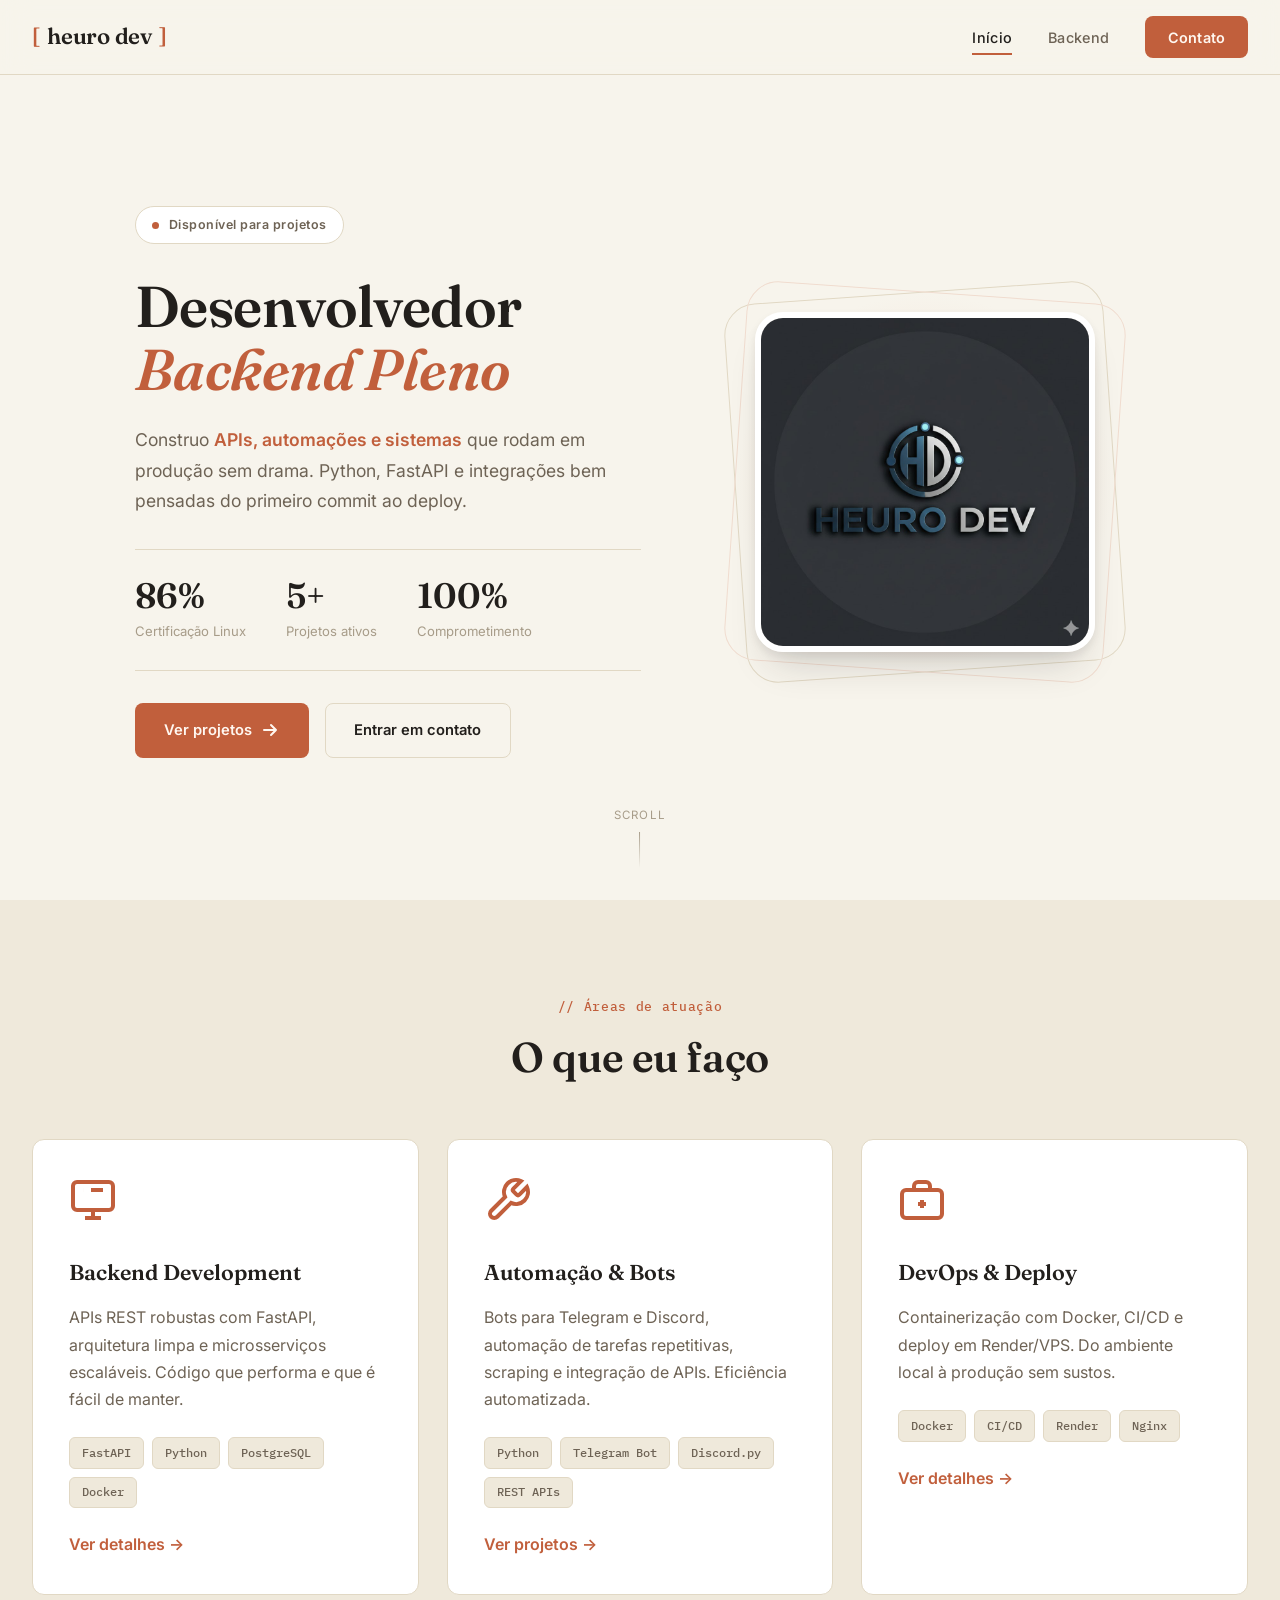
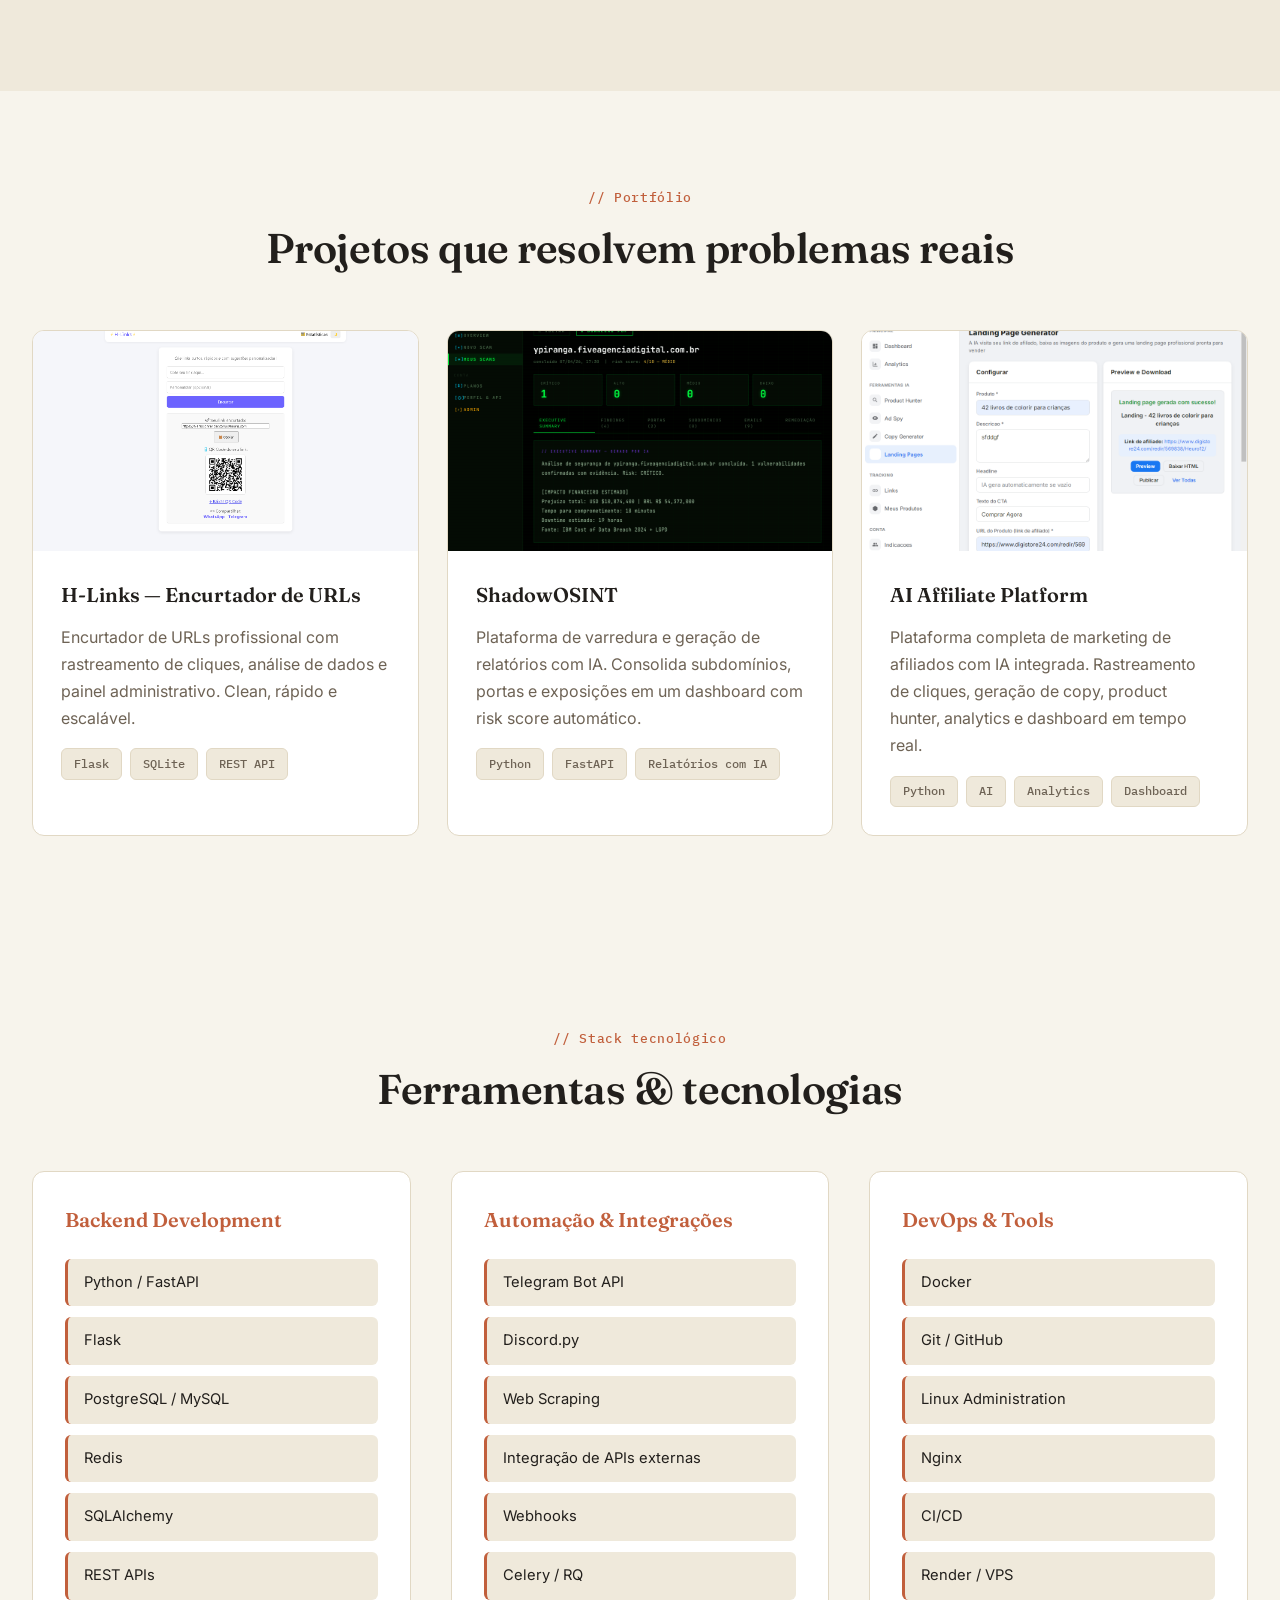
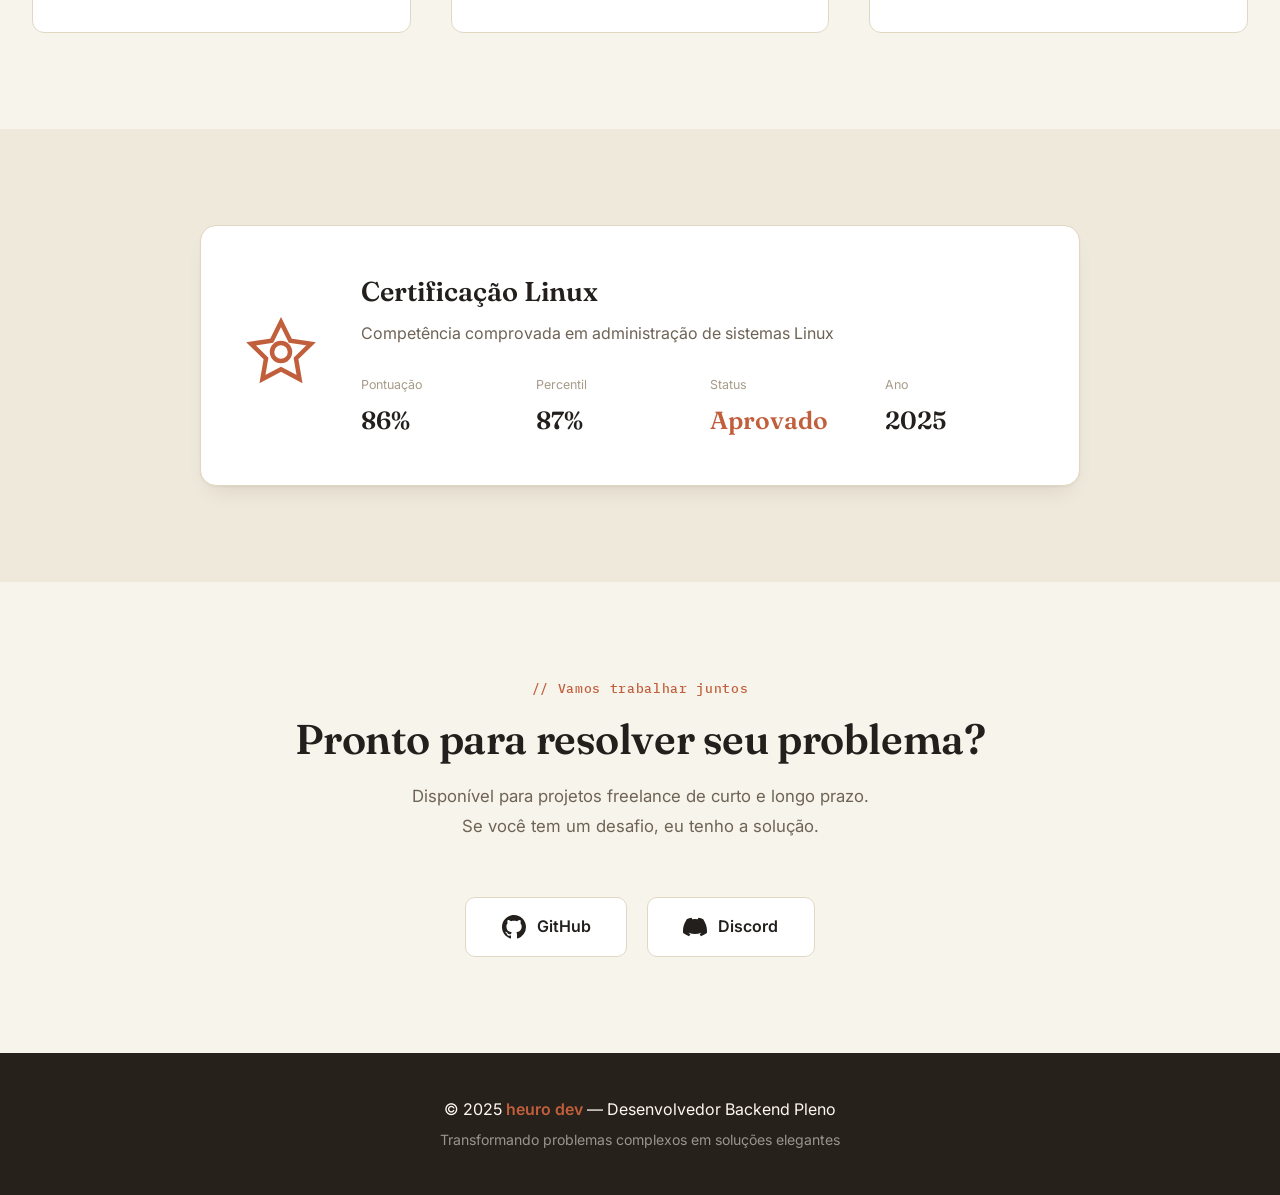
==== commit b06b48f9: "Update index.html" ====
--- a/index.html
+++ b/index.html
@@ -3,30 +3,29 @@
 <head>
     <meta charset="UTF-8">
     <meta name="viewport" content="width=device-width, initial-scale=1.0">
-    <title>Heuro - Hacker Ético | Red Team | Backend Developer</title>
-    <link rel="icon" type="image/png" href="heurodev.png">
+    <title>Heuro Dev — Desenvolvedor Backend Pleno</title>
+    <meta name="description" content="Desenvolvedor backend pleno especializado em Python, FastAPI e automação. APIs escaláveis, integrações e deploy de ponta a ponta.">
+    <link rel="icon" type="image/svg+xml" href="favicon.svg">
+    <link rel="icon" type="image/x-icon" href="favicon.ico">
+    <link rel="apple-touch-icon" href="apple-touch-icon.png">
     <link rel="stylesheet" href="styles.css">
     <link rel="preconnect" href="https://fonts.googleapis.com">
     <link rel="preconnect" href="https://fonts.gstatic.com" crossorigin>
-    <link href="https://fonts.googleapis.com/css2?family=Orbitron:wght@400;500;700;900&family=IBM+Plex+Mono:wght@300;400;500;600&display=swap" rel="stylesheet">
+    <link href="https://fonts.googleapis.com/css2?family=Fraunces:ital,wght@0,500;0,600;0,700;1,500;1,600&family=Inter:wght@400;500;600;700&family=IBM+Plex+Mono:wght@400;500&display=swap" rel="stylesheet">
 </head>
 <body>
-   
-    <canvas id="matrix-canvas"></canvas>
-
-    
+
     <nav class="navbar">
         <div class="nav-container">
             <div class="nav-logo">
                 <span class="logo-bracket">[</span>
-                <span class="logo-text">HEURO DEV</span>
+                <span class="logo-text">heuro dev</span>
                 <span class="logo-bracket">]</span>
             </div>
             <div class="nav-links">
-                <a href="index.html" class="nav-link active">HOME</a>
-                <a href="redteam.html" class="nav-link">RED TEAM</a>
-                <a href="backend.html" class="nav-link">BACKEND</a>
-                <a href="#contact" class="nav-link nav-cta">CONTATO</a>
+                <a href="index.html" class="nav-link active">Início</a>
+                <a href="backend.html" class="nav-link">Backend</a>
+                <a href="#contact" class="nav-link nav-cta">Contato</a>
             </div>
             <div class="nav-toggle">
                 <span></span>
@@ -36,31 +35,29 @@
         </div>
     </nav>
 
-   
     <section class="hero">
         <div class="hero-container">
             <div class="hero-content">
                 <div class="hero-badge">
                     <span class="badge-pulse"></span>
-                    DISPONÍVEL PARA PROJETOS
+                    Disponível para projetos
                 </div>
                 <h1 class="hero-title">
-                    <span class="title-line">HACKER ÉTICO</span>
-                    <span class="title-line title-gradient">RED TEAM</span>
-                    <span class="title-line">BACKEND DEVELOPER</span>
+                    <span class="title-line">Desenvolvedor</span>
+                    <span class="title-line title-gradient">Backend Pleno</span>
                 </h1>
                 <p class="hero-subtitle">
-                    Eu não apenas codifico. Eu <span class="highlight">RESOLVO PROBLEMAS</span>.<br>
-                    Segurança ofensiva. APIs escaláveis. Soluções que funcionam.
+                    Construo <span class="highlight">APIs, automações e sistemas</span> que rodam em produção sem drama.
+                    Python, FastAPI e integrações bem pensadas do primeiro commit ao deploy.
                 </p>
                 <div class="hero-stats">
                     <div class="stat-item">
                         <span class="stat-number">86%</span>
-                        <span class="stat-label">Linux Certified</span>
+                        <span class="stat-label">Certificação Linux</span>
                     </div>
                     <div class="stat-item">
                         <span class="stat-number">5+</span>
-                        <span class="stat-label">Projetos Ativos</span>
+                        <span class="stat-label">Projetos ativos</span>
                     </div>
                     <div class="stat-item">
                         <span class="stat-number">100%</span>
@@ -69,19 +66,19 @@
                 </div>
                 <div class="hero-cta">
                     <a href="#projects" class="btn btn-primary">
-                        <span>VER PROJETOS</span>
+                        <span>Ver projetos</span>
                         <svg width="20" height="20" viewBox="0 0 20 20" fill="none">
                             <path d="M4 10H16M16 10L11 5M16 10L11 15" stroke="currentColor" stroke-width="2" stroke-linecap="round" stroke-linejoin="round"/>
                         </svg>
                     </a>
                     <a href="#contact" class="btn btn-secondary">
-                        <span>ENTRAR EM CONTATO</span>
+                        <span>Entrar em contato</span>
                     </a>
                 </div>
             </div>
             <div class="hero-image">
                 <div class="image-glow"></div>
-                <img src="hero-avatar.png" alt="Heuro Avatar" class="avatar-img">
+                <img src="hero-avatar.png" alt="Foto de Heuro" class="avatar-img">
                 <div class="avatar-ring"></div>
                 <div class="avatar-ring-2"></div>
             </div>
@@ -92,38 +89,13 @@
         </div>
     </section>
 
-    
     <section class="expertise" id="expertise">
         <div class="container">
             <div class="section-header">
-                <span class="section-tag">// ÁREAS DE ATUAÇÃO</span>
-                <h2 class="section-title">O QUE EU FAÇO</h2>
+                <span class="section-tag">// Áreas de atuação</span>
+                <h2 class="section-title">O que eu faço</h2>
             </div>
             <div class="expertise-grid">
-                <div class="expertise-card">
-                    <div class="card-icon">
-                        <svg width="48" height="48" viewBox="0 0 24 24" fill="none" stroke="currentColor" stroke-width="2">
-                            <path d="M12 2L2 7L12 12L22 7L12 2Z"/>
-                            <path d="M2 17L12 22L22 17"/>
-                            <path d="M2 12L12 17L22 12"/>
-                        </svg>
-                    </div>
-                    <h3 class="card-title">RED TEAM & PENTESTING</h3>
-                    <p class="card-description">
-                        Testes de intrusão, análise de vulnerabilidades, exploração ética de sistemas. 
-                        Penso como um atacante para defender como um especialista.
-                    </p>
-                    <div class="card-tags">
-                        <span class="tag">Kali Linux</span>
-                        <span class="tag">Metasploit</span>
-                        <span class="tag">Burp Suite</span>
-                        <span class="tag">Nmap</span>
-                    </div>
-                    <a href="redteam.html" class="card-link">
-                        VER DETALHES →
-                    </a>
-                </div>
-
                 <div class="expertise-card">
                     <div class="card-icon">
                         <svg width="48" height="48" viewBox="0 0 24 24" fill="none" stroke="currentColor" stroke-width="2">
@@ -134,9 +106,9 @@
                             <path d="M11 7H17"/>
                         </svg>
                     </div>
-                    <h3 class="card-title">BACKEND DEVELOPMENT</h3>
+                    <h3 class="card-title">Backend Development</h3>
                     <p class="card-description">
-                        APIs REST robustas com FastAPI, arquitetura limpa, microsserviços escaláveis. 
+                        APIs REST robustas com FastAPI, arquitetura limpa e microsserviços escaláveis.
                         Código que performa e que é fácil de manter.
                     </p>
                     <div class="card-tags">
@@ -146,7 +118,7 @@
                         <span class="tag">Docker</span>
                     </div>
                     <a href="backend.html" class="card-link">
-                        VER DETALHES →
+                        Ver detalhes →
                     </a>
                 </div>
 
@@ -156,10 +128,10 @@
                             <path d="M14.7 6.3a1 1 0 0 0 0 1.4l1.6 1.6a1 1 0 0 0 1.4 0l3.77-3.77a6 6 0 0 1-7.94 7.94l-6.91 6.91a2.12 2.12 0 0 1-3-3l6.91-6.91a6 6 0 0 1 7.94-7.94l-3.76 3.76z"/>
                         </svg>
                     </div>
-                    <h3 class="card-title">AUTOMAÇÃO & BOTS</h3>
+                    <h3 class="card-title">Automação & Bots</h3>
                     <p class="card-description">
-                        Bots inteligentes para Telegram e Discord, automação de tarefas repetitivas, 
-                        scraping e integração de APIs. Eficiência automatizada.
+                        Bots para Telegram e Discord, automação de tarefas repetitivas, scraping
+                        e integração de APIs. Eficiência automatizada.
                     </p>
                     <div class="card-tags">
                         <span class="tag">Python</span>
@@ -168,34 +140,58 @@
                         <span class="tag">REST APIs</span>
                     </div>
                     <a href="#projects" class="card-link">
-                        VER PROJETOS →
-                    </a>
-                </div>
-            </div>
-        </div>
-    </section>
-
-    
+                        Ver projetos →
+                    </a>
+                </div>
+
+                <div class="expertise-card">
+                    <div class="card-icon">
+                        <svg width="48" height="48" viewBox="0 0 24 24" fill="none" stroke="currentColor" stroke-width="2">
+                            <rect x="2" y="7" width="20" height="14" rx="2"/>
+                            <path d="M16 7V5a2 2 0 00-2-2h-4a2 2 0 00-2 2v2"/>
+                            <line x1="12" y1="12" x2="12" y2="16"/>
+                            <line x1="10" y1="14" x2="14" y2="14"/>
+                        </svg>
+                    </div>
+                    <h3 class="card-title">DevOps & Deploy</h3>
+                    <p class="card-description">
+                        Containerização com Docker, CI/CD e deploy em Render/VPS.
+                        Do ambiente local à produção sem sustos.
+                    </p>
+                    <div class="card-tags">
+                        <span class="tag">Docker</span>
+                        <span class="tag">CI/CD</span>
+                        <span class="tag">Render</span>
+                        <span class="tag">Nginx</span>
+                    </div>
+                    <a href="backend.html" class="card-link">
+                        Ver detalhes →
+                    </a>
+                </div>
+            </div>
+        </div>
+    </section>
+
     <section class="projects" id="projects">
         <div class="container">
             <div class="section-header">
-                <span class="section-tag">// PORTFOLIO</span>
-                <h2 class="section-title">PROJETOS QUE RESOLVEM PROBLEMAS REAIS</h2>
-            </div>
-                        <div class="projects-grid">
+                <span class="section-tag">// Portfólio</span>
+                <h2 class="section-title">Projetos que resolvem problemas reais</h2>
+            </div>
+            <div class="projects-grid">
                 <div class="project-card">
                     <div class="project-image">
                         <img src="project-hlinks.png" alt="H-Links Project">
                         <div class="project-overlay">
                             <a href="https://h-links.onrender.com/" target="_blank" class="project-link">
-                                VER PROJETO
+                                Ver projeto
                             </a>
                         </div>
                     </div>
                     <div class="project-info">
-                        <h3 class="project-title">H-Links - URL Shortener</h3>
+                        <h3 class="project-title">H-Links — Encurtador de URLs</h3>
                         <p class="project-description">
-                            Encurtador de URLs profissional com rastreamento de cliques, 
+                            Encurtador de URLs profissional com rastreamento de cliques,
                             análise de dados e painel administrativo. Clean, rápido e escalável.
                         </p>
                         <div class="project-tags">
@@ -211,22 +207,20 @@
                         <img src="project-shadowosint.png" alt="ShadowOSINT Project">
                         <div class="project-overlay">
                             <a href="https://shadowosint.onrender.com" target="_blank" class="project-link">
-                                VER PROJETO
+                                Ver projeto
                             </a>
                         </div>
                     </div>
                     <div class="project-info">
                         <h3 class="project-title">ShadowOSINT</h3>
                         <p class="project-description">
-                            Plataforma de reconhecimento e análise de segurança com geração 
-                            de relatórios por IA. Identifica vulnerabilidades, subdomínios, 
-                            portas abertas e e-mails expostos com risk score automático.
+                            Plataforma de varredura e geração de relatórios com IA. Consolida
+                            subdomínios, portas e exposições em um dashboard com risk score automático.
                         </p>
                         <div class="project-tags">
                             <span class="tag">Python</span>
-                            <span class="tag">OSINT</span>
-                            <span class="tag">AI Reports</span>
-                            <span class="tag">Security</span>
+                            <span class="tag">FastAPI</span>
+                            <span class="tag">Relatórios com IA</span>
                         </div>
                     </div>
                 </div>
@@ -236,15 +230,15 @@
                         <img src="project-aiaffiliate.png" alt="AI Affiliate Platform">
                         <div class="project-overlay">
                             <a href="https://ai-affiliate-platform-six6.onrender.com/" target="_blank" class="project-link">
-                                VER PROJETO
+                                Ver projeto
                             </a>
                         </div>
                     </div>
                     <div class="project-info">
                         <h3 class="project-title">AI Affiliate Platform</h3>
                         <p class="project-description">
-                            Plataforma completa de marketing de afiliados com IA integrada. 
-                            Rastreamento de cliques, geração de copy, product hunter, 
+                            Plataforma completa de marketing de afiliados com IA integrada.
+                            Rastreamento de cliques, geração de copy, product hunter,
                             analytics e dashboard em tempo real.
                         </p>
                         <div class="project-tags">
@@ -262,22 +256,10 @@
     <section class="skills">
         <div class="container">
             <div class="section-header">
-                <span class="section-tag">// STACK TECNOLÓGICO</span>
-                <h2 class="section-title">FERRAMENTAS & TECNOLOGIAS</h2>
+                <span class="section-tag">// Stack tecnológico</span>
+                <h2 class="section-title">Ferramentas & tecnologias</h2>
             </div>
             <div class="skills-categories">
-                <div class="skill-category">
-                    <h3 class="category-title">Security & Red Team</h3>
-                    <div class="skill-list">
-                        <div class="skill-item">Kali Linux</div>
-                        <div class="skill-item">Metasploit Framework</div>
-                        <div class="skill-item">Burp Suite</div>
-                        <div class="skill-item">Nmap / Nessus</div>
-                        <div class="skill-item">Wireshark</div>
-                        <div class="skill-item">OWASP ZAP</div>
-                    </div>
-                </div>
-
                 <div class="skill-category">
                     <h3 class="category-title">Backend Development</h3>
                     <div class="skill-list">
@@ -291,6 +273,18 @@
                 </div>
 
                 <div class="skill-category">
+                    <h3 class="category-title">Automação & Integrações</h3>
+                    <div class="skill-list">
+                        <div class="skill-item">Telegram Bot API</div>
+                        <div class="skill-item">Discord.py</div>
+                        <div class="skill-item">Web Scraping</div>
+                        <div class="skill-item">Integração de APIs externas</div>
+                        <div class="skill-item">Webhooks</div>
+                        <div class="skill-item">Celery / RQ</div>
+                    </div>
+                </div>
+
+                <div class="skill-category">
                     <h3 class="category-title">DevOps & Tools</h3>
                     <div class="skill-list">
                         <div class="skill-item">Docker</div>
@@ -309,14 +303,14 @@
         <div class="container">
             <div class="cert-card">
                 <div class="cert-badge">
-                    <svg width="80" height="80" viewBox="0 0 24 24" fill="none" stroke="currentColor" stroke-width="1.5">
+                    <svg width="72" height="72" viewBox="0 0 24 24" fill="none" stroke="currentColor" stroke-width="1.5">
                         <path d="M12 15a3 3 0 100-6 3 3 0 000 6z"/>
                         <path d="M12 2l3.09 6.26L22 9.27l-5 4.87 1.18 6.88L12 17.77l-6.18 3.25L7 14.14 2 9.27l6.91-1.01L12 2z"/>
                     </svg>
                 </div>
                 <div class="cert-info">
-                    <h3 class="cert-title">Certificação LINUX</h3>
-                    <p class="cert-subtitle">Competência Comprovada em Administração de Sistemas Linux</p>
+                    <h3 class="cert-title">Certificação Linux</h3>
+                    <p class="cert-subtitle">Competência comprovada em administração de sistemas Linux</p>
                     <div class="cert-stats">
                         <div class="cert-stat">
                             <span class="cert-label">Pontuação</span>
@@ -328,7 +322,7 @@
                         </div>
                         <div class="cert-stat">
                             <span class="cert-label">Status</span>
-                            <span class="cert-value cert-approved"> Aprovado</span>
+                            <span class="cert-value cert-approved">Aprovado</span>
                         </div>
                         <div class="cert-stat">
                             <span class="cert-label">Ano</span>
@@ -340,12 +334,11 @@
         </div>
     </section>
 
-   
     <section class="contact" id="contact">
         <div class="container">
             <div class="section-header">
-                <span class="section-tag">// VAMOS TRABALHAR JUNTOS</span>
-                <h2 class="section-title">PRONTO PARA RESOLVER SEU PROBLEMA?</h2>
+                <span class="section-tag">// Vamos trabalhar juntos</span>
+                <h2 class="section-title">Pronto para resolver seu problema?</h2>
                 <p class="section-description">
                     Disponível para projetos freelance de curto e longo prazo.<br>
                     Se você tem um desafio, eu tenho a solução.
@@ -358,10 +351,9 @@
                     </svg>
                     <span>GitHub</span>
                 </a>
-             <div class="contact-cta">
                 <a href="https://discord.com/channels/@me/1477992252755284050" target="_blank" class="contact-btn">
                     <svg width="24" height="24" viewBox="0 0 24 24" fill="currentColor">
-                        <path d="M12 0C5.37 0 0 5.37 0 12c0 5.31 3.435 9.795 8.205 11.385.6.105.825-.255.825-.57 0-.285-.015-1.23-.015-2.235-3.015.555-3.795-.735-4.035-1.41-.135-.345-.72-1.41-1.23-1.695-.42-.225-1.02-.78-.015-.795.945-.015 1.62.87 1.845 1.23 1.08 1.815 2.805 1.305 3.495.99.105-.78.42-1.305.765-1.605-2.67-.3-5.46-1.335-5.46-5.925 0-1.305.465-2.385 1.23-3.225-.12-.3-.54-1.53.12-3.18 0 0 1.005-.315 3.3 1.23.96-.27 1.98-.405 3-.405s2.04.135 3 .405c2.295-1.56 3.3-1.23 3.3-1.23.66 1.65.24 2.88.12 3.18.765.84 1.23 1.905 1.23 3.225 0 4.605-2.805 5.625-5.475 5.925.435.375.81 1.095.81 2.22 0 1.605-.015 2.895-.015 3.3 0 .315.225.69.825.57A12.02 12.02 0 0024 12c0-6.63-5.37-12-12-12z"/>
+                        <path d="M20.317 4.37a19.79 19.79 0 00-4.885-1.515.074.074 0 00-.079.037c-.21.375-.444.864-.608 1.25a18.27 18.27 0 00-5.487 0 12.64 12.64 0 00-.617-1.25.077.077 0 00-.079-.037A19.74 19.74 0 003.677 4.37a.07.07 0 00-.032.027C.533 9.046-.32 13.58.099 18.057a.082.082 0 00.031.057 19.9 19.9 0 005.993 3.03.078.078 0 00.084-.028c.462-.63.874-1.295 1.226-1.994a.076.076 0 00-.041-.106 13.1 13.1 0 01-1.872-.892.077.077 0 01-.008-.128c.126-.094.252-.192.372-.291a.074.074 0 01.077-.01c3.928 1.793 8.18 1.793 12.061 0a.073.073 0 01.078.009c.12.099.246.198.373.292a.077.077 0 01-.006.128 12.3 12.3 0 01-1.873.891.076.076 0 00-.04.107c.36.698.772 1.362 1.225 1.993a.076.076 0 00.084.029 19.84 19.84 0 006.002-3.03.077.077 0 00.032-.055c.5-5.177-.838-9.674-3.549-13.66a.061.061 0 00-.031-.028z"/>
                     </svg>
                     <span>Discord</span>
                 </a>
@@ -373,7 +365,7 @@
         <div class="container">
             <div class="footer-content">
                 <p class="footer-text">
-                    © 2025 <span class="highlight">HEURO DEV</span> — Hacker Ético • Red Team • Backend Developer
+                    © 2025 <span class="highlight">heuro dev</span> — Desenvolvedor Backend Pleno
                 </p>
                 <p class="footer-subtext">
                     Transformando problemas complexos em soluções elegantes
@@ -381,7 +373,6 @@
             </div>
         </div>
     </footer>
-    <script src="security.js"></script>
     <script src="script.js"></script>
 </body>
 </html>
--- a/styles.css
+++ b/styles.css
@@ -1,44 +1,40 @@
-/* ========================================
-   RESET & BASE STYLES
-   ======================================== */
-   * {
+* {
     margin: 0;
     padding: 0;
     box-sizing: border-box;
 }
 
 :root {
-    /* Color Palette - Cyberpunk Theme */
-    --primary: #00ff9d;
-    --primary-dark: #00cc7d;
-    --secondary: #ff006e;
-    --accent: #00d4ff;
-    --bg-primary: #0a0e1a;
-    --bg-secondary: #0f1419;
-    --bg-tertiary: #1a1f2e;
-    --text-primary: #ffffff;
-    --text-secondary: #a0aec0;
-    --text-muted: #718096;
-    --border-color: rgba(0, 255, 157, 0.1);
-    --glow-primary: rgba(0, 255, 157, 0.4);
-    --glow-secondary: rgba(255, 0, 110, 0.4);
-    
-    /* Typography */
-    --font-display: 'Orbitron', sans-serif;
-    --font-body: 'IBM Plex Mono', monospace;
-    
-    /* Spacing */
-    --spacing-xs: 0.5rem;
-    --spacing-sm: 1rem;
-    --spacing-md: 1.5rem;
-    --spacing-lg: 2rem;
-    --spacing-xl: 3rem;
-    --spacing-2xl: 4rem;
-    
-    /* Transitions */
-    --transition-fast: 150ms ease;
-    --transition-base: 300ms ease;
-    --transition-slow: 500ms ease;
+    --bg: #F7F4EC;
+    --bg-raised: #FFFFFF;
+    --surface: #EFE9DB;
+    --surface-hover: #E7DFCC;
+    --border: #E1D8C4;
+    --ink: #221F1C;
+    --ink-soft: #6E6355;
+    --ink-faint: #A79C89;
+    --accent: #C15F3C;
+    --accent-hover: #A94F30;
+    --accent-tint: #F0DCCF;
+    --panel-dark: #26211B;
+    --panel-dark-raised: #322B23;
+
+    --font-display: 'Fraunces', Georgia, serif;
+    --font-body: 'Inter', -apple-system, sans-serif;
+    --font-mono: 'IBM Plex Mono', monospace;
+
+    --space-xs: 0.5rem;
+    --space-sm: 1rem;
+    --space-md: 1.5rem;
+    --space-lg: 2rem;
+    --space-xl: 3rem;
+    --space-2xl: 4rem;
+
+    --ease: 220ms cubic-bezier(0.4, 0, 0.2, 1);
+    --ease-slow: 480ms cubic-bezier(0.4, 0, 0.2, 1);
+    --radius: 12px;
+    --shadow-card: 0 1px 2px rgba(34, 31, 28, 0.06), 0 12px 24px -12px rgba(34, 31, 28, 0.14);
+    --shadow-card-hover: 0 4px 8px rgba(34, 31, 28, 0.08), 0 24px 40px -16px rgba(34, 31, 28, 0.2);
 }
 
 html {
@@ -47,29 +43,19 @@
 
 body {
     font-family: var(--font-body);
-    background: var(--bg-primary);
-    color: var(--text-primary);
+    background: var(--bg);
+    color: var(--ink);
     line-height: 1.6;
     overflow-x: hidden;
 }
 
 ::selection {
-    background: var(--primary);
-    color: var(--bg-primary);
-}
-
-/* ========================================
-   MATRIX BACKGROUND EFFECT
-   ======================================== */
-#matrix-canvas {
-    position: fixed;
-    top: 0;
-    left: 0;
-    width: 100%;
-    height: 100%;
-    z-index: -1;
-    opacity: 0.15;
-    pointer-events: none;
+    background: var(--accent-tint);
+    color: var(--accent-hover);
+}
+
+a {
+    color: inherit;
 }
 
 /* ========================================
@@ -81,14 +67,14 @@
     left: 0;
     right: 0;
     z-index: 1000;
-    background: rgba(10, 14, 26, 0.95);
-    backdrop-filter: blur(20px);
-    border-bottom: 1px solid var(--border-color);
+    background: rgba(247, 244, 236, 0.9);
+    backdrop-filter: blur(14px);
+    border-bottom: 1px solid var(--border);
     padding: 1rem 0;
 }
 
 .nav-container {
-    max-width: 1400px;
+    max-width: 1280px;
     margin: 0 auto;
     padding: 0 2rem;
     display: flex;
@@ -98,50 +84,50 @@
 
 .nav-logo {
     font-family: var(--font-display);
-    font-size: 1.5rem;
-    font-weight: 900;
-    cursor: pointer;
+    font-size: 1.4rem;
+    font-weight: 600;
+    letter-spacing: -0.01em;
 }
 
 .logo-bracket {
-    color: var(--primary);
+    color: var(--accent);
 }
 
 .logo-text {
-    color: var(--text-primary);
-    margin: 0 0.25rem;
+    color: var(--ink);
+    margin: 0 0.15rem;
 }
 
 .nav-links {
     display: flex;
-    gap: 2rem;
+    gap: 2.25rem;
     align-items: center;
 }
 
 .nav-link {
-    color: var(--text-secondary);
+    color: var(--ink-soft);
     text-decoration: none;
     font-weight: 500;
     font-size: 0.9rem;
-    letter-spacing: 0.05em;
-    transition: var(--transition-base);
+    letter-spacing: 0.02em;
+    transition: color var(--ease);
     position: relative;
 }
 
 .nav-link::after {
     content: '';
     position: absolute;
-    bottom: -4px;
+    bottom: -6px;
     left: 0;
     width: 0;
     height: 2px;
-    background: var(--primary);
-    transition: var(--transition-base);
+    background: var(--accent);
+    transition: width var(--ease);
 }
 
 .nav-link:hover,
 .nav-link.active {
-    color: var(--primary);
+    color: var(--ink);
 }
 
 .nav-link:hover::after,
@@ -150,11 +136,11 @@
 }
 
 .nav-cta {
-    padding: 0.5rem 1.5rem;
-    background: linear-gradient(135deg, var(--primary), var(--accent));
-    color: var(--bg-primary);
-    border-radius: 4px;
-    font-weight: 700;
+    padding: 0.6rem 1.4rem;
+    background: var(--accent);
+    color: #FFF7F0;
+    border-radius: 8px;
+    font-weight: 600;
 }
 
 .nav-cta::after {
@@ -162,9 +148,8 @@
 }
 
 .nav-cta:hover {
-    color: var(--bg-primary);
-    transform: translateY(-2px);
-    box-shadow: 0 8px 20px var(--glow-primary);
+    color: #FFF7F0;
+    background: var(--accent-hover);
 }
 
 .nav-toggle {
@@ -175,14 +160,14 @@
 }
 
 .nav-toggle span {
-    width: 25px;
+    width: 22px;
     height: 2px;
-    background: var(--primary);
-    transition: var(--transition-base);
-}
-
-/* ========================================
-   HERO SECTION
+    background: var(--ink);
+    transition: transform var(--ease), opacity var(--ease);
+}
+
+/* ========================================
+   HERO
    ======================================== */
 .hero {
     min-height: 100vh;
@@ -194,60 +179,56 @@
 }
 
 .hero-container {
-    max-width: 1400px;
+    max-width: 1280px;
     margin: 0 auto;
     display: grid;
-    grid-template-columns: 1.2fr 1fr;
+    grid-template-columns: 1.15fr 1fr;
     gap: 4rem;
     align-items: center;
 }
 
 .hero-content {
-    animation: fadeInUp 1s ease;
+    animation: fadeInUp 0.8s var(--ease);
 }
 
 .hero-badge {
     display: inline-flex;
     align-items: center;
-    gap: 0.5rem;
+    gap: 0.6rem;
     padding: 0.5rem 1rem;
-    background: rgba(0, 255, 157, 0.1);
-    border: 1px solid var(--primary);
+    background: var(--bg-raised);
+    border: 1px solid var(--border);
     border-radius: 50px;
-    font-size: 0.75rem;
-    font-weight: 600;
-    letter-spacing: 0.1em;
-    color: var(--primary);
+    font-size: 0.78rem;
+    font-weight: 600;
+    letter-spacing: 0.04em;
+    color: var(--ink-soft);
     margin-bottom: 2rem;
 }
 
 .badge-pulse {
-    width: 8px;
-    height: 8px;
-    background: var(--primary);
+    width: 7px;
+    height: 7px;
+    background: var(--accent);
     border-radius: 50%;
-    animation: pulse 2s infinite;
+    animation: pulse 2.4s infinite;
 }
 
 @keyframes pulse {
-    0%, 100% {
-        opacity: 1;
-        transform: scale(1);
-    }
-    50% {
-        opacity: 0.5;
-        transform: scale(1.2);
-    }
+    0%, 100% { opacity: 1; transform: scale(1); }
+    50% { opacity: 0.5; transform: scale(1.25); }
 }
 
 .hero-title {
     font-family: var(--font-display);
-    font-size: 4rem;
-    font-weight: 900;
-    line-height: 1.1;
+    font-size: 3.6rem;
+    font-weight: 600;
+    line-height: 1.08;
+    letter-spacing: -0.01em;
     margin-bottom: 1.5rem;
     display: flex;
     flex-direction: column;
+    color: var(--ink);
 }
 
 .title-line {
@@ -255,31 +236,30 @@
 }
 
 .title-gradient {
-    background: linear-gradient(135deg, var(--primary), var(--accent));
-    -webkit-background-clip: text;
-    -webkit-text-fill-color: transparent;
-    background-clip: text;
+    color: var(--accent);
+    font-style: italic;
 }
 
 .hero-subtitle {
     font-size: 1.1rem;
-    color: var(--text-secondary);
+    color: var(--ink-soft);
     margin-bottom: 2rem;
-    line-height: 1.8;
+    line-height: 1.75;
+    max-width: 46ch;
 }
 
 .highlight {
-    color: var(--primary);
-    font-weight: 700;
+    color: var(--accent);
+    font-weight: 600;
 }
 
 .hero-stats {
     display: flex;
-    gap: 3rem;
+    gap: 2.5rem;
     margin: 2rem 0;
-    padding: 2rem 0;
-    border-top: 1px solid var(--border-color);
-    border-bottom: 1px solid var(--border-color);
+    padding: 1.75rem 0;
+    border-top: 1px solid var(--border);
+    border-bottom: 1px solid var(--border);
 }
 
 .stat-item {
@@ -289,15 +269,15 @@
 
 .stat-number {
     font-family: var(--font-display);
-    font-size: 2.5rem;
-    font-weight: 900;
-    color: var(--primary);
+    font-size: 2.2rem;
+    font-weight: 600;
+    color: var(--ink);
     line-height: 1;
 }
 
 .stat-label {
-    font-size: 0.85rem;
-    color: var(--text-muted);
+    font-size: 0.82rem;
+    color: var(--ink-faint);
     margin-top: 0.5rem;
 }
 
@@ -311,37 +291,36 @@
     display: inline-flex;
     align-items: center;
     gap: 0.5rem;
-    padding: 1rem 2rem;
+    padding: 0.9rem 1.8rem;
     font-family: var(--font-body);
     font-weight: 600;
-    font-size: 0.9rem;
-    letter-spacing: 0.05em;
+    font-size: 0.92rem;
     text-decoration: none;
-    border-radius: 4px;
-    transition: var(--transition-base);
+    border-radius: 8px;
+    transition: transform var(--ease), box-shadow var(--ease), background var(--ease);
     cursor: pointer;
     border: none;
 }
 
 .btn-primary {
-    background: linear-gradient(135deg, var(--primary), var(--accent));
-    color: var(--bg-primary);
-    box-shadow: 0 4px 15px rgba(0, 255, 157, 0.2);
+    background: var(--accent);
+    color: #FFF7F0;
 }
 
 .btn-primary:hover {
+    background: var(--accent-hover);
     transform: translateY(-2px);
-    box-shadow: 0 8px 25px var(--glow-primary);
+    box-shadow: 0 10px 24px -8px rgba(193, 95, 60, 0.5);
 }
 
 .btn-secondary {
     background: transparent;
-    color: var(--text-primary);
-    border: 2px solid var(--primary);
+    color: var(--ink);
+    border: 1.5px solid var(--border);
 }
 
 .btn-secondary:hover {
-    background: rgba(0, 255, 157, 0.1);
+    border-color: var(--ink-faint);
     transform: translateY(-2px);
 }
 
@@ -350,72 +329,46 @@
     display: flex;
     align-items: center;
     justify-content: center;
-    animation: fadeInRight 1s ease;
+    animation: fadeInRight 0.9s var(--ease);
 }
 
 .image-glow {
     position: absolute;
-    width: 400px;
-    height: 400px;
-    background: radial-gradient(circle, var(--glow-primary), transparent 70%);
+    width: 380px;
+    height: 380px;
+    background: radial-gradient(circle, var(--accent-tint), transparent 70%);
     border-radius: 50%;
-    animation: glow 3s infinite;
-}
-
-@keyframes glow {
-    0%, 100% {
-        opacity: 0.3;
-        transform: scale(1);
-    }
-    50% {
-        opacity: 0.6;
-        transform: scale(1.1);
-    }
 }
 
 .avatar-img {
     position: relative;
-    width: 350px;
-    height: 350px;
-    border-radius: 50%;
+    width: 340px;
+    height: 340px;
+    border-radius: 28px;
     object-fit: cover;
-    border: 4px solid var(--primary);
-    box-shadow: 0 0 50px var(--glow-primary);
+    border: 6px solid var(--bg-raised);
+    box-shadow: var(--shadow-card-hover);
     z-index: 2;
 }
 
 .avatar-ring,
 .avatar-ring-2 {
     position: absolute;
-    border: 2px solid var(--primary);
-    border-radius: 50%;
-    opacity: 0.3;
-    animation: rotate 20s linear infinite;
+    border: 1.5px solid var(--border);
+    border-radius: 32px;
 }
 
 .avatar-ring {
-    width: 400px;
-    height: 400px;
-    border-right-color: transparent;
-    border-bottom-color: transparent;
+    width: 380px;
+    height: 380px;
+    transform: rotate(-4deg);
 }
 
 .avatar-ring-2 {
-    width: 450px;
-    height: 450px;
-    border-left-color: transparent;
-    border-top-color: transparent;
-    animation-direction: reverse;
-    animation-duration: 15s;
-}
-
-@keyframes rotate {
-    from {
-        transform: rotate(0deg);
-    }
-    to {
-        transform: rotate(360deg);
-    }
+    width: 380px;
+    height: 380px;
+    transform: rotate(4deg);
+    border-color: var(--accent-tint);
 }
 
 .hero-scroll {
@@ -427,34 +380,28 @@
     flex-direction: column;
     align-items: center;
     gap: 0.5rem;
-    color: var(--text-muted);
-    font-size: 0.75rem;
+    color: var(--ink-faint);
+    font-size: 0.72rem;
     letter-spacing: 0.1em;
 }
 
 .scroll-line {
     width: 1px;
-    height: 40px;
-    background: linear-gradient(to bottom, var(--primary), transparent);
-    animation: scrollDown 2s infinite;
+    height: 36px;
+    background: linear-gradient(to bottom, var(--ink-faint), transparent);
+    animation: scrollDown 2.2s infinite;
 }
 
 @keyframes scrollDown {
-    0%, 100% {
-        opacity: 0;
-        transform: translateY(-10px);
-    }
-    50% {
-        opacity: 1;
-        transform: translateY(10px);
-    }
+    0%, 100% { opacity: 0; transform: translateY(-8px); }
+    50% { opacity: 1; transform: translateY(8px); }
 }
 
 /* ========================================
    COMMON SECTION STYLES
    ======================================== */
 .container {
-    max-width: 1400px;
+    max-width: 1280px;
     margin: 0 auto;
     padding: 0 2rem;
 }
@@ -465,94 +412,77 @@
 
 .section-header {
     text-align: center;
-    margin-bottom: 4rem;
+    margin-bottom: 3.5rem;
 }
 
 .section-tag {
-    color: var(--primary);
-    font-size: 0.85rem;
-    font-weight: 600;
-    letter-spacing: 0.15em;
+    color: var(--accent);
+    font-family: var(--font-mono);
+    font-size: 0.82rem;
+    font-weight: 500;
+    letter-spacing: 0.05em;
     display: block;
     margin-bottom: 1rem;
 }
 
 .section-title {
     font-family: var(--font-display);
-    font-size: 3rem;
-    font-weight: 900;
+    font-size: 2.6rem;
+    font-weight: 600;
+    letter-spacing: -0.01em;
     line-height: 1.2;
     margin-bottom: 1rem;
 }
 
 .section-description {
-    font-size: 1.1rem;
-    color: var(--text-secondary);
-    max-width: 700px;
+    font-size: 1.05rem;
+    color: var(--ink-soft);
+    max-width: 640px;
     margin: 0 auto;
     line-height: 1.8;
 }
 
 /* ========================================
-   EXPERTISE SECTION
+   EXPERTISE
    ======================================== */
 .expertise {
-    background: var(--bg-secondary);
+    background: var(--surface);
 }
 
 .expertise-grid {
     display: grid;
-    grid-template-columns: repeat(auto-fit, minmax(350px, 1fr));
-    gap: 2rem;
+    grid-template-columns: repeat(auto-fit, minmax(320px, 1fr));
+    gap: 1.75rem;
 }
 
 .expertise-card {
-    background: var(--bg-tertiary);
-    border: 1px solid var(--border-color);
-    border-radius: 8px;
-    padding: 2.5rem;
-    transition: var(--transition-base);
-    position: relative;
-    overflow: hidden;
-}
-
-.expertise-card::before {
-    content: '';
-    position: absolute;
-    top: 0;
-    left: 0;
-    width: 100%;
-    height: 4px;
-    background: linear-gradient(90deg, var(--primary), var(--accent));
-    transform: scaleX(0);
-    transform-origin: left;
-    transition: var(--transition-base);
+    background: var(--bg-raised);
+    border: 1px solid var(--border);
+    border-radius: var(--radius);
+    padding: 2.25rem;
+    transition: transform var(--ease), box-shadow var(--ease), border-color var(--ease);
 }
 
 .expertise-card:hover {
-    transform: translateY(-8px);
-    border-color: var(--primary);
-    box-shadow: 0 20px 40px rgba(0, 0, 0, 0.4);
-}
-
-.expertise-card:hover::before {
-    transform: scaleX(1);
+    transform: translateY(-6px);
+    border-color: var(--accent);
+    box-shadow: var(--shadow-card);
 }
 
 .card-icon {
-    color: var(--primary);
+    color: var(--accent);
     margin-bottom: 1.5rem;
 }
 
 .card-title {
     font-family: var(--font-display);
-    font-size: 1.5rem;
-    font-weight: 700;
-    margin-bottom: 1rem;
+    font-size: 1.35rem;
+    font-weight: 600;
+    margin-bottom: 0.9rem;
 }
 
 .card-description {
-    color: var(--text-secondary);
+    color: var(--ink-soft);
     margin-bottom: 1.5rem;
     line-height: 1.7;
 }
@@ -565,78 +495,81 @@
 }
 
 .tag {
-    padding: 0.4rem 0.8rem;
-    background: rgba(0, 255, 157, 0.1);
-    color: var(--primary);
-    border: 1px solid var(--primary);
-    border-radius: 4px;
-    font-size: 0.75rem;
-    font-weight: 600;
+    padding: 0.35rem 0.75rem;
+    background: var(--surface);
+    color: var(--ink-soft);
+    border: 1px solid var(--border);
+    border-radius: 6px;
+    font-family: var(--font-mono);
+    font-size: 0.72rem;
+    font-weight: 500;
 }
 
 .card-link {
-    color: var(--primary);
+    color: var(--accent);
     text-decoration: none;
     font-weight: 600;
     display: inline-flex;
     align-items: center;
-    transition: var(--transition-base);
+    gap: 0.3rem;
+    transition: gap var(--ease);
 }
 
 .card-link:hover {
-    gap: 0.5rem;
-}
-
-/* ========================================
-   PROJECTS SECTION
+    gap: 0.6rem;
+}
+
+/* ========================================
+   PROJECTS
    ======================================== */
 .projects-grid {
     display: grid;
     grid-template-columns: repeat(auto-fit, minmax(320px, 1fr));
-    gap: 2rem;
+    gap: 1.75rem;
 }
 
 .project-card {
-    background: var(--bg-tertiary);
-    border: 1px solid var(--border-color);
-    border-radius: 8px;
+    background: var(--bg-raised);
+    border: 1px solid var(--border);
+    border-radius: var(--radius);
     overflow: hidden;
-    transition: var(--transition-base);
+    transition: transform var(--ease), box-shadow var(--ease), border-color var(--ease);
 }
 
 .project-card:hover {
-    transform: translateY(-8px);
-    border-color: var(--primary);
-    box-shadow: 0 20px 40px rgba(0, 0, 0, 0.4);
+    transform: translateY(-6px);
+    border-color: var(--accent);
+    box-shadow: var(--shadow-card);
 }
 
 .project-image {
     position: relative;
     width: 100%;
-    height: 250px;
+    height: 220px;
     overflow: hidden;
+    background: var(--surface);
 }
 
 .project-image img {
     width: 100%;
     height: 100%;
     object-fit: cover;
-    transition: var(--transition-slow);
+    transition: transform var(--ease-slow);
 }
 
 .project-card:hover .project-image img {
-    transform: scale(1.1);
+    transform: scale(1.06);
 }
 
 .project-overlay {
     position: absolute;
     inset: 0;
-    background: rgba(0, 0, 0, 0.8);
+    background: rgba(34, 31, 28, 0.55);
     display: flex;
     align-items: center;
     justify-content: center;
     opacity: 0;
-    transition: var(--transition-base);
+    transition: opacity var(--ease);
 }
 
 .project-card:hover .project-overlay {
@@ -644,33 +577,32 @@
 }
 
 .project-link {
-    padding: 0.8rem 1.5rem;
-    background: var(--primary);
-    color: var(--bg-primary);
+    padding: 0.75rem 1.4rem;
+    background: #FFF7F0;
+    color: var(--ink);
     text-decoration: none;
-    font-weight: 700;
-    border-radius: 4px;
-    transition: var(--transition-base);
+    font-weight: 600;
+    border-radius: 8px;
+    transition: transform var(--ease);
 }
 
 .project-link:hover {
-    background: var(--primary-dark);
     transform: scale(1.05);
 }
 
 .project-info {
-    padding: 2rem;
+    padding: 1.75rem;
 }
 
 .project-title {
     font-family: var(--font-display);
-    font-size: 1.3rem;
-    font-weight: 700;
-    margin-bottom: 1rem;
+    font-size: 1.25rem;
+    font-weight: 600;
+    margin-bottom: 0.8rem;
 }
 
 .project-description {
-    color: var(--text-secondary);
+    color: var(--ink-soft);
     margin-bottom: 1rem;
     line-height: 1.7;
 }
@@ -682,102 +614,90 @@
 }
 
 /* ========================================
-   SKILLS SECTION
-   ======================================== */
-.skills {
-    background: var(--bg-secondary);
-}
-
+   SKILLS
+   ======================================== */
 .skills-categories {
     display: grid;
-    grid-template-columns: repeat(auto-fit, minmax(300px, 1fr));
-    gap: 3rem;
+    grid-template-columns: repeat(auto-fit, minmax(280px, 1fr));
+    gap: 2.5rem;
 }
 
 .skill-category {
-    background: var(--bg-tertiary);
-    border: 1px solid var(--border-color);
-    border-radius: 8px;
+    background: var(--bg-raised);
+    border: 1px solid var(--border);
+    border-radius: var(--radius);
     padding: 2rem;
 }
 
 .category-title {
     font-family: var(--font-display);
-    font-size: 1.3rem;
-    font-weight: 700;
-    margin-bottom: 1.5rem;
-    color: var(--primary);
+    font-size: 1.25rem;
+    font-weight: 600;
+    margin-bottom: 1.4rem;
+    color: var(--accent);
 }
 
 .skill-list {
     display: flex;
     flex-direction: column;
-    gap: 0.8rem;
+    gap: 0.7rem;
 }
 
 .skill-item {
-    padding: 0.8rem 1rem;
-    background: rgba(0, 255, 157, 0.05);
-    border-left: 3px solid var(--primary);
-    border-radius: 4px;
-    transition: var(--transition-base);
+    padding: 0.75rem 1rem;
+    background: var(--surface);
+    border-left: 3px solid var(--accent);
+    border-radius: 6px;
+    font-size: 0.92rem;
+    transition: transform var(--ease), background var(--ease);
 }
 
 .skill-item:hover {
-    background: rgba(0, 255, 157, 0.1);
-    transform: translateX(8px);
-}
-
-/* ========================================
-   CERTIFICATION SECTION
+    background: var(--surface-hover);
+    transform: translateX(6px);
+}
+
+/* ========================================
+   CERTIFICATION
    ======================================== */
 .certification {
-    background: var(--bg-tertiary);
+    background: var(--surface);
 }
 
 .cert-card {
-    background: linear-gradient(135deg, rgba(0, 255, 157, 0.05), rgba(0, 212, 255, 0.05));
-    border: 2px solid var(--primary);
-    border-radius: 12px;
-    padding: 3rem;
+    background: var(--bg-raised);
+    border: 1px solid var(--border);
+    border-radius: 16px;
+    padding: 2.75rem;
     display: grid;
     grid-template-columns: auto 1fr;
-    gap: 3rem;
+    gap: 2.75rem;
     align-items: center;
-    max-width: 900px;
+    max-width: 880px;
     margin: 0 auto;
+    box-shadow: var(--shadow-card);
 }
 
 .cert-badge {
-    color: var(--primary);
-    animation: float 3s ease-in-out infinite;
-}
-
-@keyframes float {
-    0%, 100% {
-        transform: translateY(0);
-    }
-    50% {
-        transform: translateY(-10px);
-    }
+    color: var(--accent);
 }
 
 .cert-title {
     font-family: var(--font-display);
-    font-size: 2rem;
-    font-weight: 900;
+    font-size: 1.7rem;
+    font-weight: 600;
     margin-bottom: 0.5rem;
 }
 
 .cert-subtitle {
-    color: var(--text-secondary);
-    margin-bottom: 2rem;
+    color: var(--ink-soft);
+    margin-bottom: 1.75rem;
 }
 
 .cert-stats {
     display: grid;
     grid-template-columns: repeat(4, 1fr);
-    gap: 2rem;
+    gap: 1.5rem;
 }
 
 .cert-stat {
@@ -786,64 +706,61 @@
 }
 
 .cert-label {
-    font-size: 0.85rem;
-    color: var(--text-muted);
-    margin-bottom: 0.5rem;
+    font-size: 0.78rem;
+    color: var(--ink-faint);
+    margin-bottom: 0.4rem;
 }
 
 .cert-value {
     font-family: var(--font-display);
-    font-size: 1.8rem;
-    font-weight: 700;
-    color: var(--primary);
+    font-size: 1.55rem;
+    font-weight: 600;
+    color: var(--ink);
 }
 
 .cert-approved {
-    color: var(--primary);
-}
-
-/* ========================================
-   CONTACT SECTION
-   ======================================== */
-.contact {
-    background: var(--bg-secondary);
-}
-
+    color: var(--accent);
+}
+
+/* ========================================
+   CONTACT
+   ======================================== */
 .contact-cta {
     display: flex;
+    flex-wrap: wrap;
     justify-content: center;
-    gap: 1.5rem;
-    margin-top: 3rem;
+    gap: 1.25rem;
+    margin-top: 2.75rem;
 }
 
 .contact-btn {
     display: inline-flex;
     align-items: center;
-    gap: 0.8rem;
-    padding: 1.2rem 2.5rem;
-    background: var(--bg-tertiary);
-    border: 2px solid var(--primary);
-    color: var(--text-primary);
+    gap: 0.7rem;
+    padding: 1rem 2.2rem;
+    background: var(--bg-raised);
+    border: 1.5px solid var(--border);
+    color: var(--ink);
     text-decoration: none;
-    font-weight: 700;
-    border-radius: 8px;
-    transition: var(--transition-base);
+    font-weight: 600;
+    border-radius: 10px;
+    transition: transform var(--ease), border-color var(--ease), background var(--ease);
 }
 
 .contact-btn:hover {
-    background: var(--primary);
-    color: var(--bg-primary);
-    transform: translateY(-4px);
-    box-shadow: 0 10px 30px var(--glow-primary);
+    background: var(--ink);
+    border-color: var(--ink);
+    color: var(--bg);
+    transform: translateY(-3px);
 }
 
 /* ========================================
    FOOTER
    ======================================== */
 .footer {
-    background: var(--bg-primary);
-    border-top: 1px solid var(--border-color);
-    padding: 3rem 0;
+    background: var(--panel-dark);
+    color: rgba(247, 244, 236, 0.75);
+    padding: 2.75rem 0;
 }
 
 .footer-content {
@@ -852,312 +769,86 @@
 
 .footer-text {
     font-size: 1rem;
-    margin-bottom: 0.5rem;
+    margin-bottom: 0.4rem;
+    color: #FFF7F0;
+}
+
+.footer-text .highlight {
+    color: var(--accent);
 }
 
 .footer-subtext {
-    color: var(--text-muted);
-    font-size: 0.9rem;
-}
-
-/* ========================================
-   PAGE HERO (Internal Pages)
+    color: rgba(247, 244, 236, 0.55);
+    font-size: 0.88rem;
+}
+
+/* ========================================
+   PAGE HERO (internal pages)
    ======================================== */
 .page-hero {
-    padding: 10rem 2rem 6rem;
-    background: linear-gradient(135deg, rgba(0, 255, 157, 0.05), rgba(0, 212, 255, 0.05));
-    border-bottom: 1px solid var(--border-color);
+    padding: 10rem 2rem 5rem;
+    background: var(--surface);
+    border-bottom: 1px solid var(--border);
 }
 
 .page-hero-content {
-    max-width: 900px;
+    max-width: 860px;
     margin: 0 auto;
     text-align: center;
 }
 
 .page-tag {
-    color: var(--primary);
-    font-size: 0.9rem;
-    font-weight: 600;
-    letter-spacing: 0.15em;
+    color: var(--accent);
+    font-family: var(--font-mono);
+    font-size: 0.85rem;
+    font-weight: 500;
+    letter-spacing: 0.05em;
     display: block;
     margin-bottom: 1.5rem;
 }
 
 .page-title {
     font-family: var(--font-display);
-    font-size: 4rem;
-    font-weight: 900;
+    font-size: 3rem;
+    font-weight: 600;
+    letter-spacing: -0.01em;
     line-height: 1.2;
     margin-bottom: 1.5rem;
     display: flex;
     flex-direction: column;
-    gap: 0.5rem;
+    gap: 0.3rem;
 }
 
 .page-subtitle {
-    font-size: 1.2rem;
-    color: var(--text-secondary);
+    font-size: 1.15rem;
+    color: var(--ink-soft);
     line-height: 1.8;
 }
 
 /* ========================================
-   METHODOLOGY SECTION (Red Team Page)
-   ======================================== */
-.methodology-grid {
-    display: grid;
-    grid-template-columns: repeat(auto-fit, minmax(350px, 1fr));
-    gap: 2rem;
-}
-
-.method-card {
-    background: var(--bg-tertiary);
-    border: 1px solid var(--border-color);
-    border-radius: 8px;
-    padding: 2.5rem;
-    position: relative;
-    transition: var(--transition-base);
-}
-
-.method-card:hover {
-    border-color: var(--primary);
-    transform: translateY(-8px);
-    box-shadow: 0 20px 40px rgba(0, 0, 0, 0.4);
-}
-
-.method-number {
-    position: absolute;
-    top: -1rem;
-    right: 2rem;
-    font-family: var(--font-display);
-    font-size: 4rem;
-    font-weight: 900;
-    color: rgba(0, 255, 157, 0.1);
-}
-
-.method-title {
-    font-family: var(--font-display);
-    font-size: 1.3rem;
-    font-weight: 700;
-    color: var(--primary);
-    margin-bottom: 1rem;
-}
-
-.method-description {
-    color: var(--text-secondary);
-    line-height: 1.7;
-    margin-bottom: 1.5rem;
-}
-
-.method-tools {
-    display: flex;
-    flex-wrap: wrap;
-    gap: 0.5rem;
-}
-
-.tool-badge {
-    padding: 0.4rem 0.8rem;
-    background: rgba(0, 212, 255, 0.1);
-    color: var(--accent);
-    border: 1px solid var(--accent);
-    border-radius: 4px;
-    font-size: 0.75rem;
-    font-weight: 600;
-}
-
-/* ========================================
-   ARSENAL SECTION (Red Team Page)
-   ======================================== */
-.arsenal {
-    background: var(--bg-secondary);
-}
-
-.arsenal-grid {
-    display: grid;
-    grid-template-columns: repeat(auto-fit, minmax(400px, 1fr));
-    gap: 2rem;
-}
-
-.arsenal-card {
-    background: var(--bg-tertiary);
-    border: 1px solid var(--border-color);
-    border-radius: 8px;
-    overflow: hidden;
-    transition: var(--transition-base);
-}
-
-.arsenal-card:hover {
-    border-color: var(--primary);
-    transform: translateY(-8px);
-    box-shadow: 0 20px 40px rgba(0, 0, 0, 0.4);
-}
-
-.arsenal-image {
-    width: 100%;
-    height: 250px;
-    overflow: hidden;
-}
-
-.arsenal-image img {
-    width: 100%;
-    height: 100%;
-    object-fit: cover;
-    transition: var(--transition-slow);
-}
-
-.arsenal-card:hover .arsenal-image img {
-    transform: scale(1.1);
-}
-
-.arsenal-info {
-    padding: 2rem;
-}
-
-.arsenal-title {
-    font-family: var(--font-display);
-    font-size: 1.3rem;
-    font-weight: 700;
-    margin-bottom: 1rem;
-}
-
-.arsenal-description {
-    color: var(--text-secondary);
-    line-height: 1.7;
-}
-
-/* ========================================
-   EXPERTISE AREAS (Red Team Page)
-   ======================================== */
-.areas-grid {
-    display: grid;
-    grid-template-columns: repeat(auto-fit, minmax(350px, 1fr));
-    gap: 2rem;
-}
-
-.area-card {
-    background: var(--bg-tertiary);
-    border: 1px solid var(--border-color);
-    border-radius: 8px;
-    padding: 2.5rem;
-    transition: var(--transition-base);
-}
-
-.area-card:hover {
-    border-color: var(--primary);
-    transform: translateY(-8px);
-    box-shadow: 0 20px 40px rgba(0, 0, 0, 0.4);
-}
-
-.area-icon {
-    color: var(--primary);
-    margin-bottom: 1.5rem;
-}
-
-.area-title {
-    font-family: var(--font-display);
-    font-size: 1.4rem;
-    font-weight: 700;
-    margin-bottom: 1.5rem;
-}
-
-.area-list {
-    list-style: none;
-}
-
-.area-list li {
-    padding: 0.8rem 0;
-    color: var(--text-secondary);
-    border-bottom: 1px solid var(--border-color);
-    position: relative;
-    padding-left: 1.5rem;
-}
-
-.area-list li:last-child {
-    border-bottom: none;
-}
-
-.area-list li::before {
-    content: '▸';
-    position: absolute;
-    left: 0;
-    color: var(--primary);
-    font-weight: 700;
-}
-
-/* ========================================
-   PLATFORMS SECTION (Red Team Page)
-   ======================================== */
-.platforms {
-    background: var(--bg-secondary);
-}
-
-.platforms-grid {
-    display: grid;
-    grid-template-columns: repeat(auto-fit, minmax(300px, 1fr));
-    gap: 2rem;
-    max-width: 800px;
-    margin: 0 auto;
-}
-
-.platform-card {
-    background: var(--bg-tertiary);
-    border: 1px solid var(--border-color);
-    border-radius: 8px;
-    padding: 2.5rem;
-    text-align: center;
-    transition: var(--transition-base);
-}
-
-.platform-card:hover {
-    border-color: var(--primary);
-    transform: translateY(-8px);
-    box-shadow: 0 20px 40px rgba(0, 0, 0, 0.4);
-}
-
-.platform-badge {
-    width: 120px;
-    height: 120px;
-    object-fit: contain;
-    margin-bottom: 1.5rem;
-}
-
-.platform-name {
-    font-family: var(--font-display);
-    font-size: 1.5rem;
-    font-weight: 700;
-    margin-bottom: 1rem;
-}
-
-.platform-description {
-    color: var(--text-secondary);
-    line-height: 1.7;
-}
-
-/* ========================================
    CTA SECTION
    ======================================== */
 .cta-section {
-    background: linear-gradient(135deg, rgba(0, 255, 157, 0.08), rgba(0, 212, 255, 0.08));
-    border-top: 1px solid var(--border-color);
-    border-bottom: 1px solid var(--border-color);
+    background: var(--panel-dark);
+    color: #FFF7F0;
 }
 
 .cta-content {
     text-align: center;
-    max-width: 800px;
+    max-width: 760px;
     margin: 0 auto;
 }
 
 .cta-title {
     font-family: var(--font-display);
-    font-size: 2.5rem;
-    font-weight: 900;
+    font-size: 2.2rem;
+    font-weight: 600;
     margin-bottom: 1rem;
 }
 
 .cta-description {
-    font-size: 1.1rem;
-    color: var(--text-secondary);
+    font-size: 1.05rem;
+    color: rgba(247, 244, 236, 0.7);
     line-height: 1.8;
     margin-bottom: 2rem;
 }
@@ -1165,79 +856,88 @@
 .cta-buttons {
     display: flex;
     justify-content: center;
-    gap: 1.5rem;
+    gap: 1.25rem;
     flex-wrap: wrap;
 }
 
-/* ========================================
-   BACKEND PAGE STYLES
+.cta-section .btn-secondary {
+    color: #FFF7F0;
+    border-color: rgba(247, 244, 236, 0.3);
+}
+
+.cta-section .btn-secondary:hover {
+    border-color: rgba(247, 244, 236, 0.6);
+}
+
+/* ========================================
+   BACKEND PAGE — TECH STACK
    ======================================== */
 .tech-stack {
-    background: var(--bg-secondary);
+    background: var(--surface);
 }
 
 .stack-showcase {
     display: flex;
     flex-direction: column;
-    gap: 3rem;
+    gap: 2.75rem;
 }
 
 .stack-category {
-    background: var(--bg-tertiary);
-    border: 1px solid var(--border-color);
-    border-radius: 8px;
-    padding: 2.5rem;
+    background: var(--bg-raised);
+    border: 1px solid var(--border);
+    border-radius: var(--radius);
+    padding: 2.25rem;
 }
 
 .stack-title {
     font-family: var(--font-display);
-    font-size: 1.8rem;
-    font-weight: 700;
-    color: var(--primary);
-    margin-bottom: 2rem;
+    font-size: 1.5rem;
+    font-weight: 600;
+    color: var(--accent);
+    margin-bottom: 1.75rem;
 }
 
 .stack-items {
     display: grid;
-    grid-template-columns: repeat(auto-fit, minmax(250px, 1fr));
-    gap: 2rem;
+    grid-template-columns: repeat(auto-fit, minmax(240px, 1fr));
+    gap: 1.75rem;
 }
 
 .stack-item {
-    background: rgba(0, 255, 157, 0.03);
-    border: 1px solid var(--border-color);
-    border-radius: 8px;
-    padding: 2rem;
-    transition: var(--transition-base);
+    background: var(--surface);
+    border: 1px solid var(--border);
+    border-radius: 10px;
+    padding: 1.75rem;
+    transition: transform var(--ease), box-shadow var(--ease), border-color var(--ease);
 }
 
 .stack-item.featured {
-    border-color: var(--primary);
-    background: rgba(0, 255, 157, 0.08);
+    border-color: var(--accent);
+    background: var(--accent-tint);
 }
 
 .stack-item:hover {
-    border-color: var(--primary);
-    transform: translateY(-4px);
-    box-shadow: 0 10px 30px rgba(0, 0, 0, 0.3);
+    border-color: var(--accent);
+    transform: translateY(-3px);
+    box-shadow: var(--shadow-card);
 }
 
 .stack-icon {
-    font-size: 2.5rem;
-    margin-bottom: 1rem;
+    color: var(--accent);
+    margin-bottom: 0.9rem;
 }
 
 .stack-item h4 {
     font-family: var(--font-display);
-    font-size: 1.3rem;
-    font-weight: 700;
-    margin-bottom: 0.8rem;
+    font-size: 1.2rem;
+    font-weight: 600;
+    margin-bottom: 0.7rem;
 }
 
 .stack-item p {
-    color: var(--text-secondary);
+    color: var(--ink-soft);
     line-height: 1.7;
-    font-size: 0.95rem;
+    font-size: 0.92rem;
 }
 
 /* ========================================
@@ -1246,23 +946,19 @@
 .showcase-grid {
     display: flex;
     flex-direction: column;
-    gap: 4rem;
+    gap: 3.5rem;
 }
 
 .showcase-card {
     display: grid;
     grid-template-columns: 1fr 1fr;
-    gap: 3rem;
+    gap: 2.75rem;
     align-items: center;
-    background: var(--bg-tertiary);
-    border: 1px solid var(--border-color);
-    border-radius: 12px;
-    padding: 3rem;
-    transition: var(--transition-base);
-}
-
-.showcase-card.reverse {
-    grid-template-columns: 1fr 1fr;
+    background: var(--bg-raised);
+    border: 1px solid var(--border);
+    border-radius: 16px;
+    padding: 2.75rem;
+    transition: border-color var(--ease), box-shadow var(--ease);
 }
 
 .showcase-card.reverse .showcase-image {
@@ -1270,14 +966,14 @@
 }
 
 .showcase-card:hover {
-    border-color: var(--primary);
-    box-shadow: 0 20px 40px rgba(0, 0, 0, 0.4);
+    border-color: var(--accent);
+    box-shadow: var(--shadow-card);
 }
 
 .showcase-image {
-    border-radius: 8px;
+    border-radius: 10px;
     overflow: hidden;
-    border: 1px solid var(--border-color);
+    border: 1px solid var(--border);
 }
 
 .showcase-image img {
@@ -1288,47 +984,43 @@
 
 .showcase-title {
     font-family: var(--font-display);
-    font-size: 1.8rem;
-    font-weight: 700;
+    font-size: 1.6rem;
+    font-weight: 600;
     margin-bottom: 1rem;
 }
 
 .showcase-description {
-    color: var(--text-secondary);
+    color: var(--ink-soft);
     line-height: 1.8;
-    margin-bottom: 1.5rem;
+    margin-bottom: 1.4rem;
 }
 
 .showcase-features {
     list-style: none;
     display: flex;
     flex-direction: column;
-    gap: 0.8rem;
+    gap: 0.75rem;
 }
 
 .showcase-features li {
-    color: var(--text-secondary);
-    padding-left: 0.5rem;
-}
-
-/* ========================================
-   ARCHITECTURE SECTION
-   ======================================== */
-.architecture {
-    background: var(--bg-secondary);
-}
-
+    color: var(--ink-soft);
+    padding-left: 0.2rem;
+}
+
+/* ========================================
+   ARCHITECTURE
+   ======================================== */
 .architecture-content {
     display: grid;
     grid-template-columns: 1fr 1fr;
-    gap: 4rem;
+    gap: 3.5rem;
     align-items: start;
 }
 
 .architecture-diagram {
-    border-radius: 8px;
+    border-radius: 10px;
     overflow: hidden;
-    border: 1px solid var(--border-color);
+    border: 1px solid var(--border);
 }
 
 .architecture-diagram img {
@@ -1338,99 +1030,100 @@
 
 .architecture-title {
     font-family: var(--font-display);
-    font-size: 2rem;
-    font-weight: 700;
-    margin-bottom: 2rem;
+    font-size: 1.7rem;
+    font-weight: 600;
+    margin-bottom: 1.75rem;
 }
 
 .architecture-layers {
     display: flex;
     flex-direction: column;
-    gap: 1.5rem;
+    gap: 1.25rem;
 }
 
 .layer-card {
-    background: var(--bg-tertiary);
-    border: 1px solid var(--border-color);
-    border-left: 4px solid var(--primary);
-    border-radius: 4px;
-    padding: 1.5rem;
-    transition: var(--transition-base);
+    background: var(--surface);
+    border: 1px solid var(--border);
+    border-left: 3px solid var(--accent);
+    border-radius: 8px;
+    padding: 1.4rem;
+    transition: transform var(--ease), background var(--ease);
 }
 
 .layer-card:hover {
-    background: rgba(0, 255, 157, 0.05);
-    transform: translateX(8px);
+    background: var(--surface-hover);
+    transform: translateX(6px);
 }
 
 .layer-title {
     font-family: var(--font-display);
-    font-weight: 700;
-    color: var(--primary);
-    margin-bottom: 0.5rem;
+    font-weight: 600;
+    color: var(--accent);
+    margin-bottom: 0.4rem;
 }
 
 .layer-description {
-    color: var(--text-secondary);
+    color: var(--ink-soft);
     line-height: 1.7;
-    font-size: 0.95rem;
-}
-
-/* ========================================
-   DEVOPS SECTION
+    font-size: 0.92rem;
+}
+
+/* ========================================
+   DEVOPS
    ======================================== */
 .devops-grid {
     display: grid;
-    grid-template-columns: repeat(auto-fit, minmax(350px, 1fr));
-    gap: 2rem;
+    grid-template-columns: repeat(auto-fit, minmax(320px, 1fr));
+    gap: 1.75rem;
 }
 
 .devops-card {
-    background: var(--bg-tertiary);
-    border: 1px solid var(--border-color);
-    border-radius: 8px;
+    background: var(--bg-raised);
+    border: 1px solid var(--border);
+    border-radius: var(--radius);
     overflow: hidden;
-    transition: var(--transition-base);
+    transition: transform var(--ease), box-shadow var(--ease), border-color var(--ease);
 }
 
 .devops-card:hover {
-    border-color: var(--primary);
-    transform: translateY(-8px);
-    box-shadow: 0 20px 40px rgba(0, 0, 0, 0.4);
+    border-color: var(--accent);
+    transform: translateY(-6px);
+    box-shadow: var(--shadow-card);
 }
 
 .devops-image {
     width: 100%;
-    height: 200px;
+    height: 180px;
     overflow: hidden;
+    background: var(--surface);
 }
 
 .devops-image img {
     width: 100%;
     height: 100%;
     object-fit: cover;
-    transition: var(--transition-slow);
+    transition: transform var(--ease-slow);
 }
 
 .devops-card:hover .devops-image img {
-    transform: scale(1.1);
+    transform: scale(1.06);
 }
 
 .devops-content {
-    padding: 2rem;
+    padding: 1.75rem;
 }
 
 .devops-title {
     font-family: var(--font-display);
-    font-size: 1.3rem;
-    font-weight: 700;
-    margin-bottom: 1rem;
+    font-size: 1.2rem;
+    font-weight: 600;
+    margin-bottom: 0.9rem;
 }
 
 .devops-description {
-    color: var(--text-secondary);
+    color: var(--ink-soft);
     line-height: 1.7;
-    margin-bottom: 1.5rem;
+    margin-bottom: 1.4rem;
 }
 
 .devops-features {
@@ -1440,57 +1133,58 @@
 }
 
 .feature-badge {
-    padding: 0.4rem 0.8rem;
-    background: rgba(0, 212, 255, 0.1);
-    color: var(--accent);
-    border: 1px solid var(--accent);
-    border-radius: 4px;
-    font-size: 0.75rem;
-    font-weight: 600;
-}
-
-/* ========================================
-   SERVICES SECTION
+    padding: 0.35rem 0.7rem;
+    background: var(--surface);
+    color: var(--ink-soft);
+    border: 1px solid var(--border);
+    border-radius: 6px;
+    font-family: var(--font-mono);
+    font-size: 0.7rem;
+    font-weight: 500;
+}
+
+/* ========================================
+   SERVICES
    ======================================== */
 .services {
-    background: var(--bg-secondary);
+    background: var(--surface);
 }
 
 .services-grid {
     display: grid;
-    grid-template-columns: repeat(auto-fit, minmax(300px, 1fr));
-    gap: 2rem;
+    grid-template-columns: repeat(auto-fit, minmax(260px, 1fr));
+    gap: 1.75rem;
 }
 
 .service-card {
-    background: var(--bg-tertiary);
-    border: 1px solid var(--border-color);
-    border-radius: 8px;
-    padding: 2.5rem;
+    background: var(--bg-raised);
+    border: 1px solid var(--border);
+    border-radius: var(--radius);
+    padding: 2.25rem;
     text-align: center;
-    transition: var(--transition-base);
+    transition: transform var(--ease), box-shadow var(--ease), border-color var(--ease);
 }
 
 .service-card:hover {
-    border-color: var(--primary);
-    transform: translateY(-8px);
-    box-shadow: 0 20px 40px rgba(0, 0, 0, 0.4);
+    border-color: var(--accent);
+    transform: translateY(-6px);
+    box-shadow: var(--shadow-card);
 }
 
 .service-icon {
-    color: var(--primary);
-    margin-bottom: 1.5rem;
+    color: var(--accent);
+    margin-bottom: 1.4rem;
 }
 
 .service-title {
     font-family: var(--font-display);
-    font-size: 1.3rem;
-    font-weight: 700;
-    margin-bottom: 1rem;
+    font-size: 1.2rem;
+    font-weight: 600;
+    margin-bottom: 0.9rem;
 }
 
 .service-description {
-    color: var(--text-secondary);
+    color: var(--ink-soft);
     line-height: 1.7;
 }
 
@@ -1500,32 +1194,32 @@
 .backend-projects-list {
     display: flex;
     flex-direction: column;
-    gap: 2rem;
+    gap: 1.75rem;
 }
 
 .backend-project {
     display: grid;
     grid-template-columns: auto 1fr;
-    gap: 2rem;
+    gap: 1.75rem;
     align-items: start;
-    background: var(--bg-tertiary);
-    border: 1px solid var(--border-color);
-    border-radius: 8px;
-    padding: 2.5rem;
-    transition: var(--transition-base);
+    background: var(--bg-raised);
+    border: 1px solid var(--border);
+    border-radius: var(--radius);
+    padding: 2.25rem;
+    transition: transform var(--ease), box-shadow var(--ease), border-color var(--ease);
 }
 
 .backend-project:hover {
-    border-color: var(--primary);
-    transform: translateY(-4px);
-    box-shadow: 0 15px 35px rgba(0, 0, 0, 0.3);
+    border-color: var(--accent);
+    transform: translateY(-3px);
+    box-shadow: var(--shadow-card);
 }
 
 .project-number {
     font-family: var(--font-display);
-    font-size: 3rem;
-    font-weight: 900;
-    color: var(--primary);
+    font-size: 2.4rem;
+    font-weight: 600;
+    color: var(--accent-tint);
     line-height: 1;
 }
 
@@ -1535,13 +1229,13 @@
 
 .project-name {
     font-family: var(--font-display);
-    font-size: 1.5rem;
-    font-weight: 700;
-    margin-bottom: 0.8rem;
+    font-size: 1.3rem;
+    font-weight: 600;
+    margin-bottom: 0.7rem;
 }
 
 .project-desc {
-    color: var(--text-secondary);
+    color: var(--ink-soft);
     line-height: 1.7;
     margin-bottom: 1rem;
 }
@@ -1553,37 +1247,74 @@
 }
 
 .tech-tag {
-    padding: 0.4rem 0.8rem;
-    background: rgba(0, 255, 157, 0.1);
-    color: var(--primary);
-    border: 1px solid var(--primary);
-    border-radius: 4px;
-    font-size: 0.75rem;
-    font-weight: 600;
+    padding: 0.35rem 0.75rem;
+    background: var(--surface);
+    color: var(--ink-soft);
+    border: 1px solid var(--border);
+    border-radius: 6px;
+    font-family: var(--font-mono);
+    font-size: 0.72rem;
+    font-weight: 500;
 }
 
 /* ========================================
    ANIMATIONS
    ======================================== */
 @keyframes fadeInUp {
-    from {
+    from { opacity: 0; transform: translateY(24px); }
+    to { opacity: 1; transform: translateY(0); }
+}
+
+@keyframes fadeInRight {
+    from { opacity: 0; transform: translateX(24px); }
+    to { opacity: 1; transform: translateX(0); }
+}
+
+@media (prefers-reduced-motion: reduce) {
+    *, *::before, *::after {
+        animation-duration: 0.01ms !important;
+        animation-iteration-count: 1 !important;
+        transition-duration: 0.01ms !important;
+    }
+}
+
+/* ========================================
+   MOBILE NAVIGATION
+   ======================================== */
+@media (max-width: 968px) {
+    .nav-links {
+        position: fixed;
+        top: 66px;
+        left: -100%;
+        width: 100%;
+        height: calc(100vh - 66px);
+        background: var(--bg);
+        flex-direction: column;
+        justify-content: center;
+        align-items: center;
+        gap: 2rem;
+        transition: left var(--ease-slow);
+        z-index: 999;
+    }
+
+    .nav-links.active {
+        left: 0;
+    }
+
+    .nav-toggle.active span:nth-child(1) {
+        transform: rotate(45deg) translate(5px, 5px);
+    }
+
+    .nav-toggle.active span:nth-child(2) {
         opacity: 0;
-        transform: translateY(30px);
-    }
-    to {
-        opacity: 1;
-        transform: translateY(0);
-    }
-}
-
-@keyframes fadeInRight {
-    from {
-        opacity: 0;
-        transform: translateX(30px);
-    }
-    to {
-        opacity: 1;
-        transform: translateX(0);
+    }
+
+    .nav-toggle.active span:nth-child(3) {
+        transform: rotate(-45deg) translate(7px, -6px);
+    }
+
+    .nav-link {
+        font-size: 1.3rem;
     }
 }
 
@@ -1592,11 +1323,11 @@
    ======================================== */
 @media (max-width: 1200px) {
     .hero-title {
-        font-size: 3.5rem;
-    }
-    
+        font-size: 3.1rem;
+    }
+
     .section-title {
-        font-size: 2.5rem;
+        font-size: 2.2rem;
     }
 }
 
@@ -1604,55 +1335,59 @@
     .nav-links {
         display: none;
     }
-    
+
     .nav-toggle {
         display: flex;
     }
-    
+
     .hero-container {
         grid-template-columns: 1fr;
         text-align: center;
     }
-    
+
     .hero-image {
         order: -1;
     }
-    
+
+    .hero-subtitle {
+        max-width: none;
+    }
+
     .hero-title {
-        font-size: 2.5rem;
-    }
-    
+        font-size: 2.3rem;
+    }
+
     .hero-cta {
         justify-content: center;
     }
-    
+
     .avatar-img {
-        width: 250px;
-        height: 250px;
-    }
-    
+        width: 240px;
+        height: 240px;
+    }
+
     .page-title {
-        font-size: 2.5rem;
-    }
-    
+        font-size: 2.2rem;
+    }
+
     .showcase-card,
     .showcase-card.reverse {
         grid-template-columns: 1fr;
     }
-    
+
     .showcase-card.reverse .showcase-image {
         order: 0;
     }
-    
+
     .architecture-content {
         grid-template-columns: 1fr;
     }
-    
+
     .cert-card {
         grid-template-columns: 1fr;
         text-align: center;
     }
-    
+
     .cert-stats {
         grid-template-columns: repeat(2, 1fr);
     }
@@ -1660,57 +1395,53 @@
 
 @media (max-width: 640px) {
     .hero-title {
-        font-size: 2rem;
-    }
-    
+        font-size: 1.9rem;
+    }
+
     .section-title {
-        font-size: 2rem;
-    }
-    
+        font-size: 1.8rem;
+    }
+
     .hero-stats {
         flex-direction: column;
-        gap: 1.5rem;
-    }
-    
+        gap: 1.25rem;
+    }
+
     .hero-cta {
         flex-direction: column;
     }
-    
+
     .btn {
         width: 100%;
         justify-content: center;
     }
-    
+
     .expertise-grid,
     .projects-grid,
     .skills-categories,
-    .areas-grid,
-    .platforms-grid,
     .services-grid,
-    .devops-grid,
-    .methodology-grid,
-    .arsenal-grid {
+    .devops-grid {
         grid-template-columns: 1fr;
     }
-    
+
     .contact-cta {
         flex-direction: column;
     }
-    
+
     .contact-btn {
         width: 100%;
         justify-content: center;
     }
-    
+
     .cert-stats {
         grid-template-columns: 1fr;
     }
-    
+
     .backend-project {
         grid-template-columns: 1fr;
     }
-    
+
     .project-number {
-        font-size: 2rem;
-    }
-}+        font-size: 1.8rem;
+    }
+}
